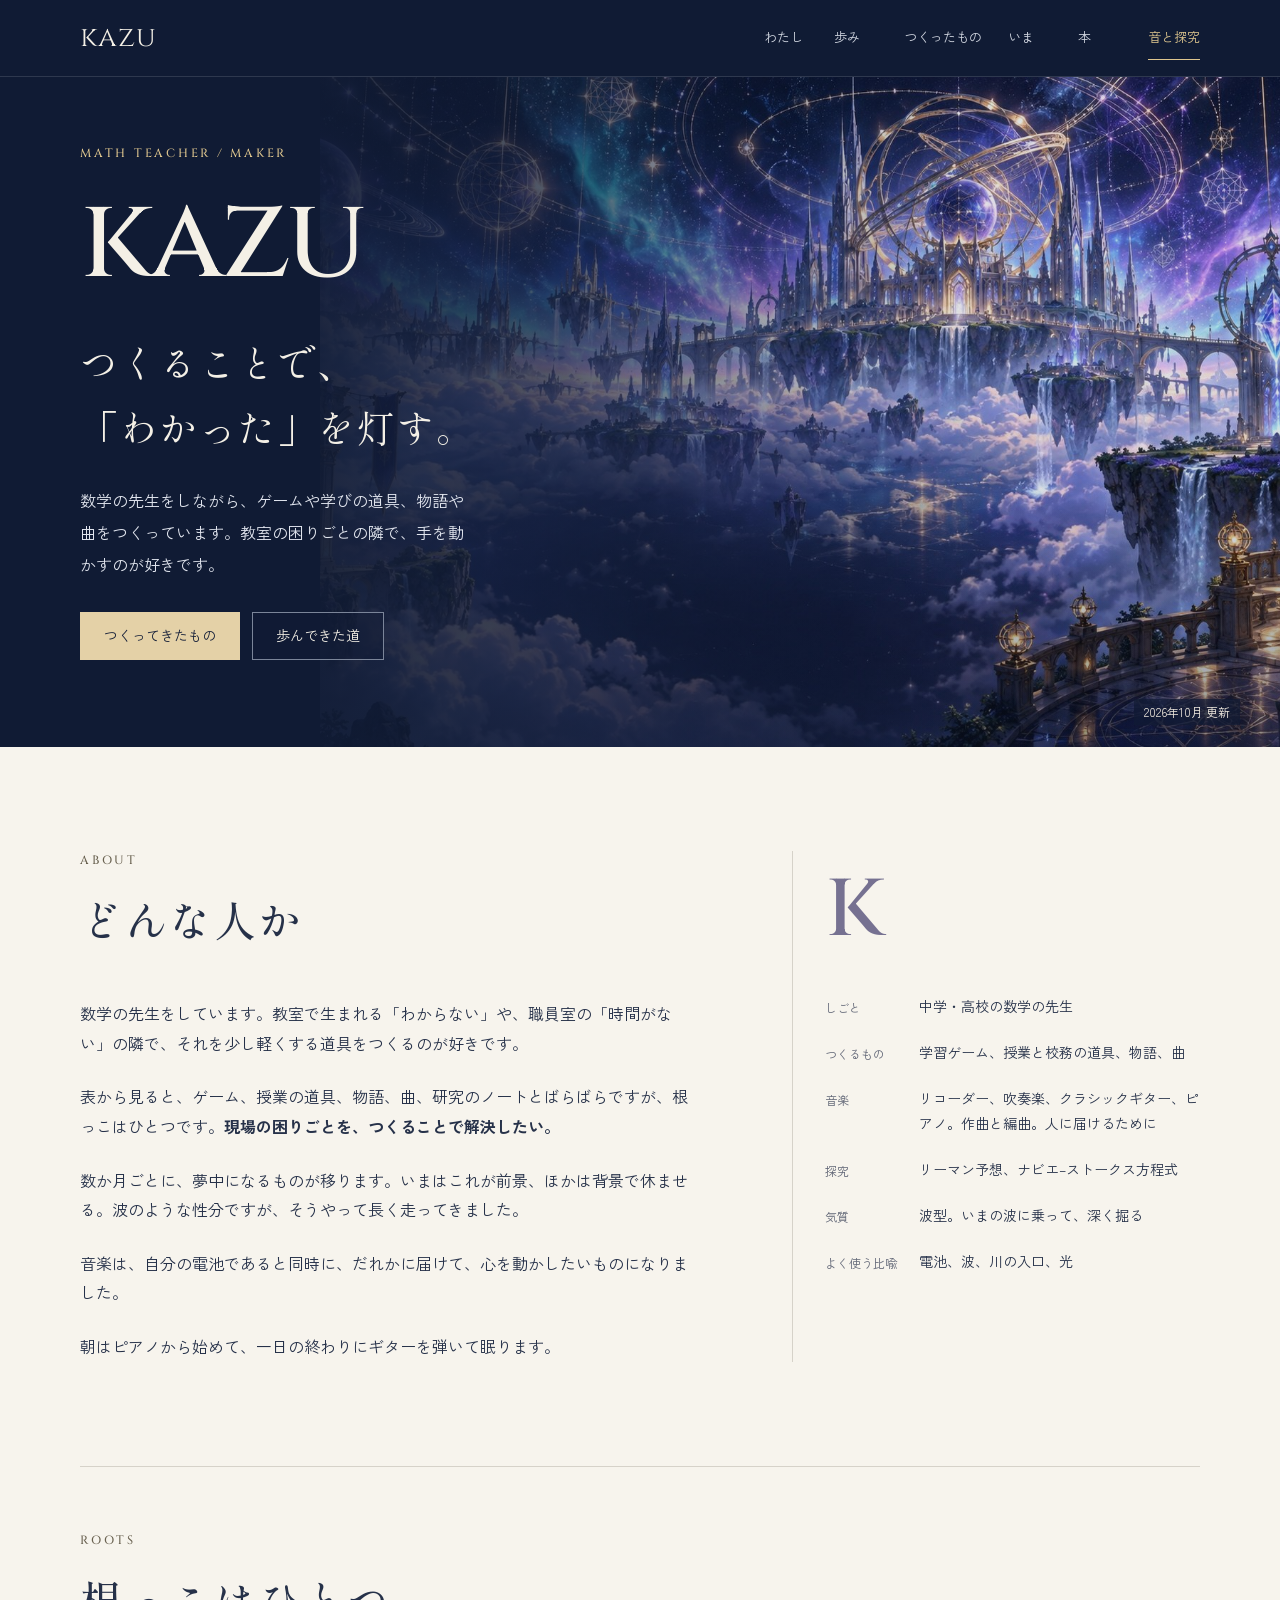
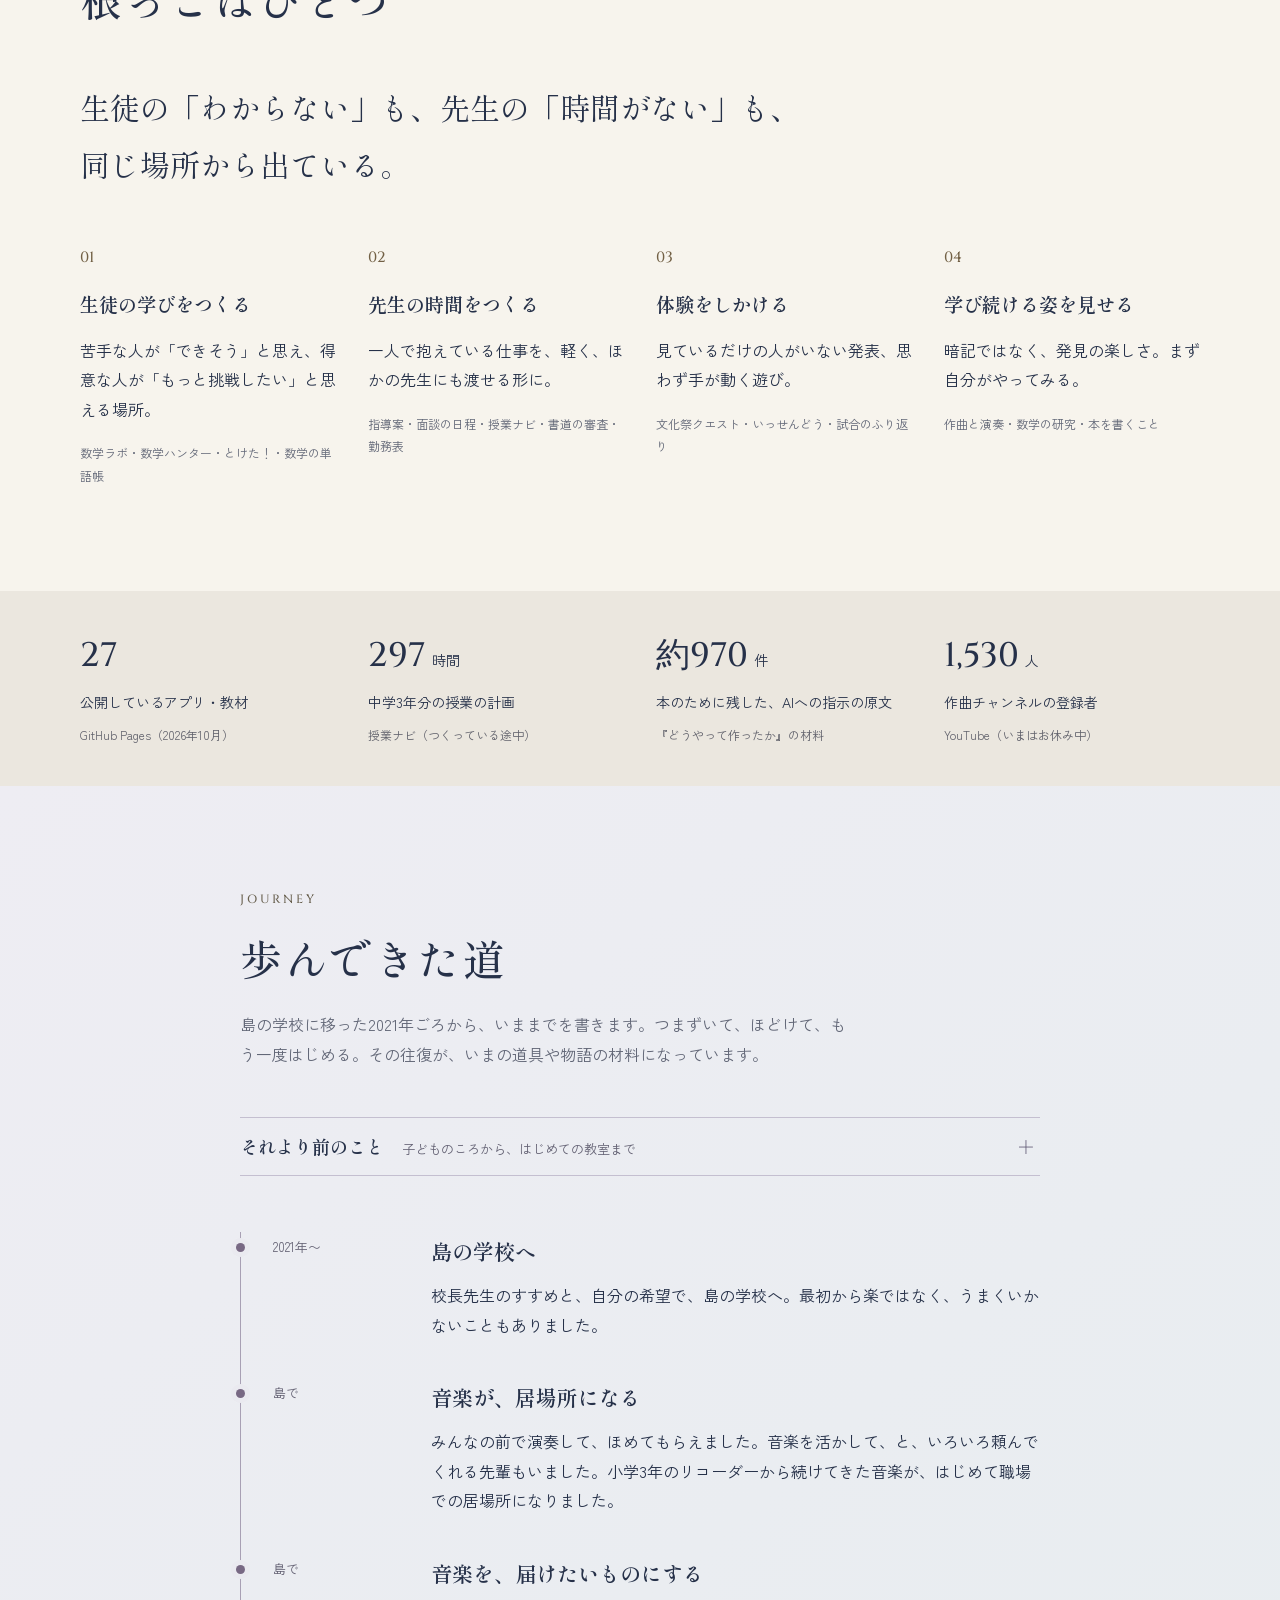
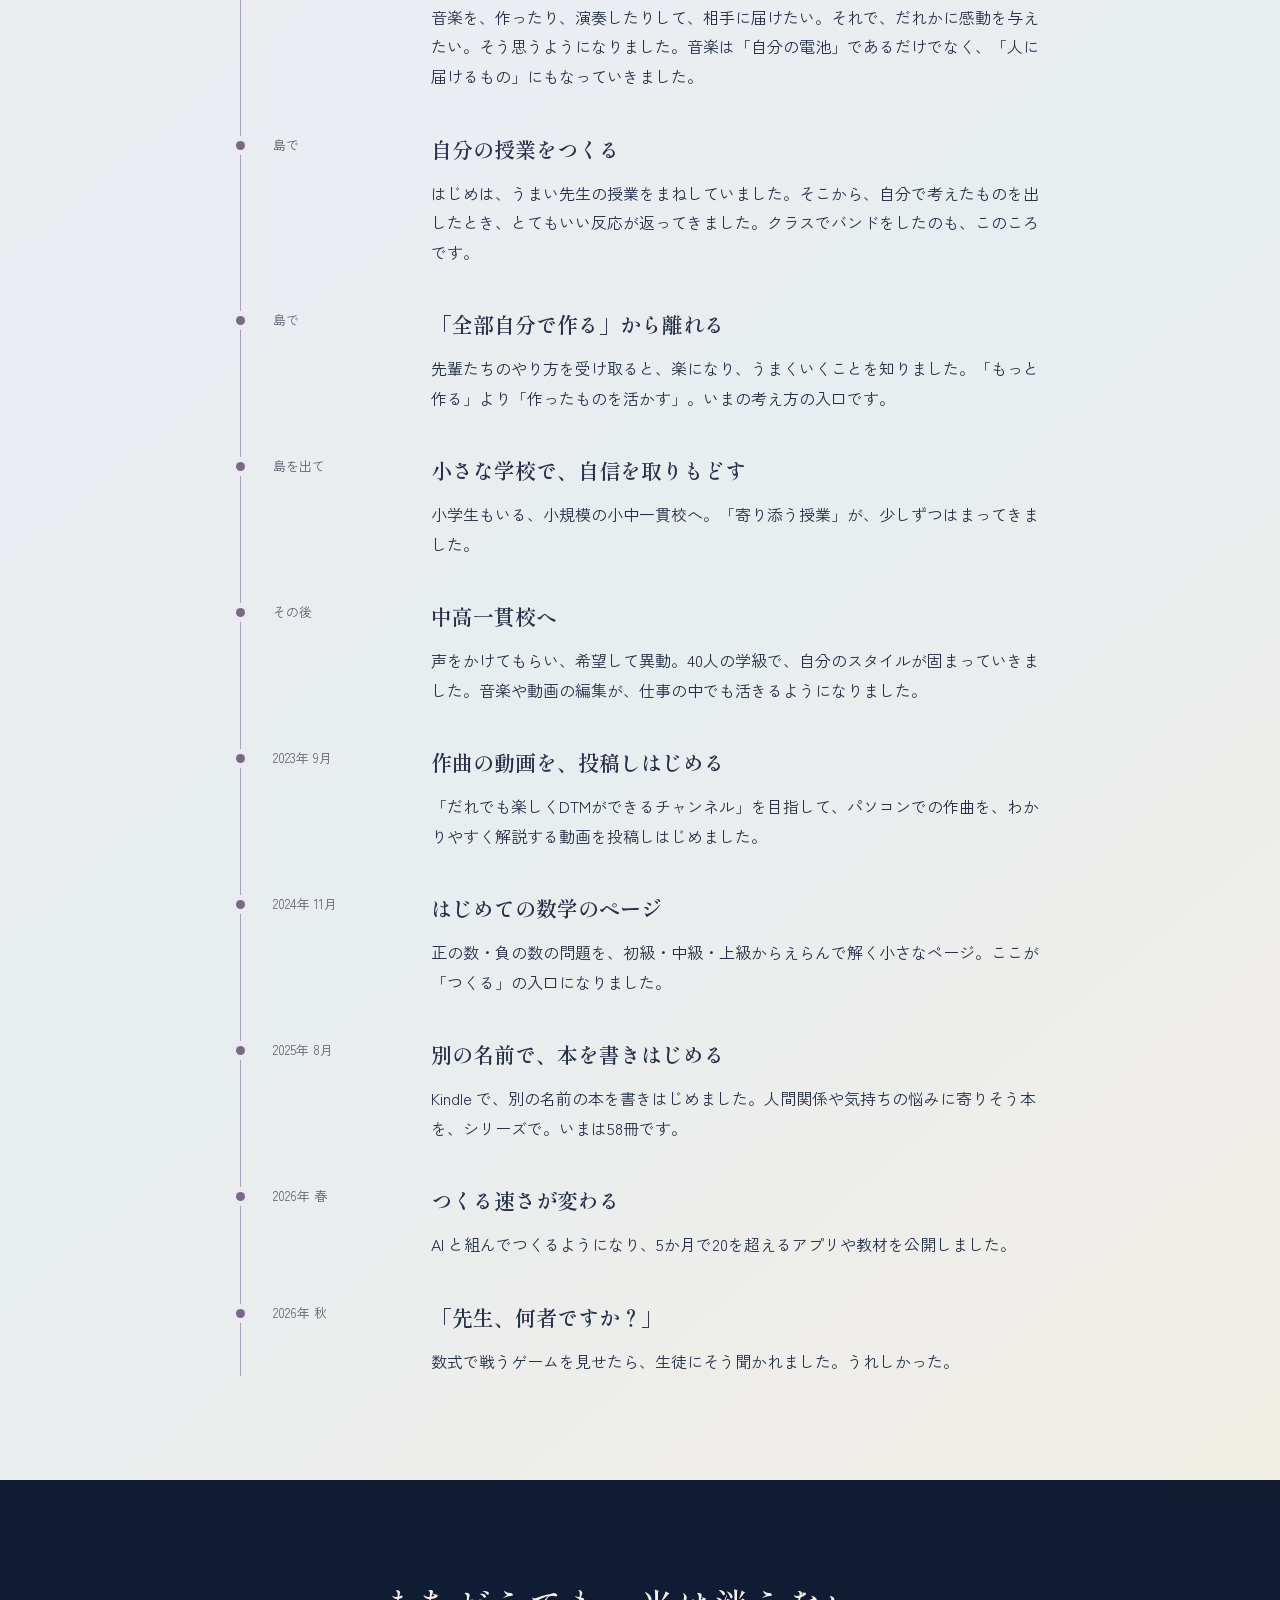
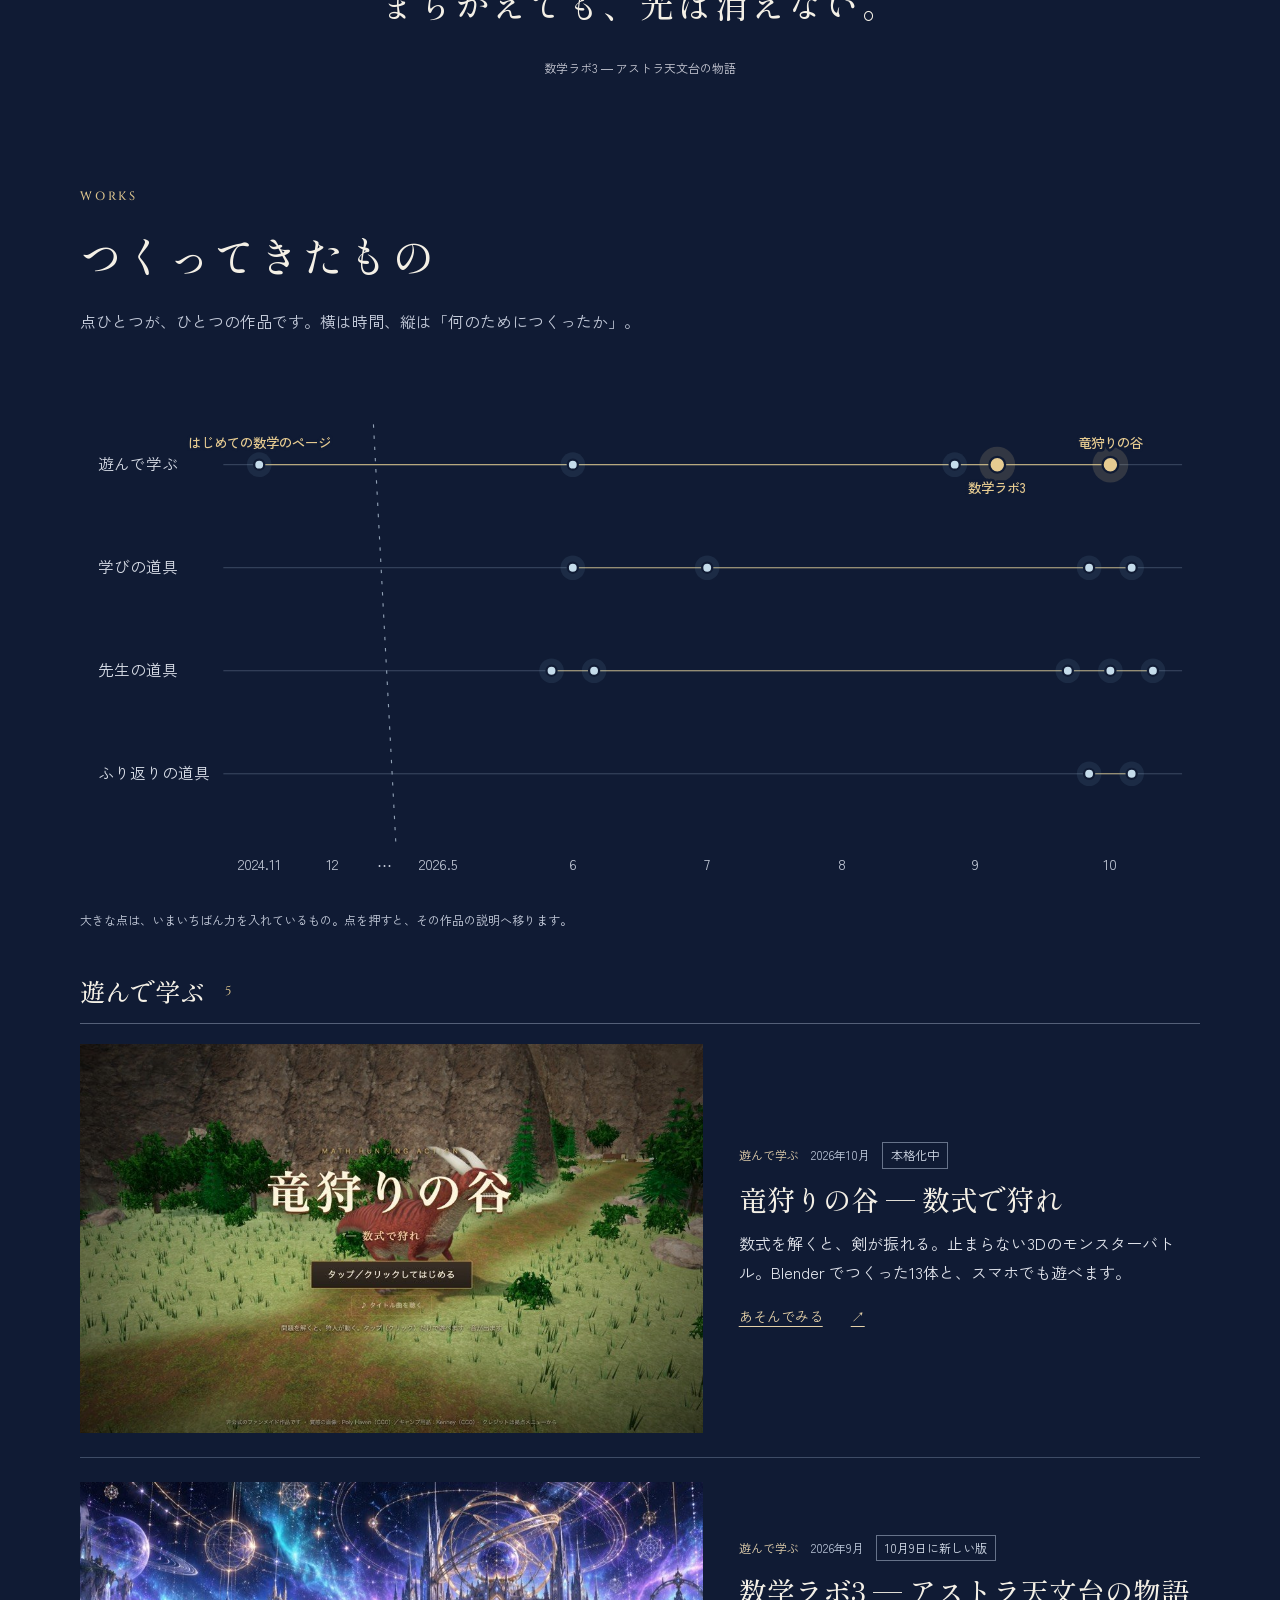
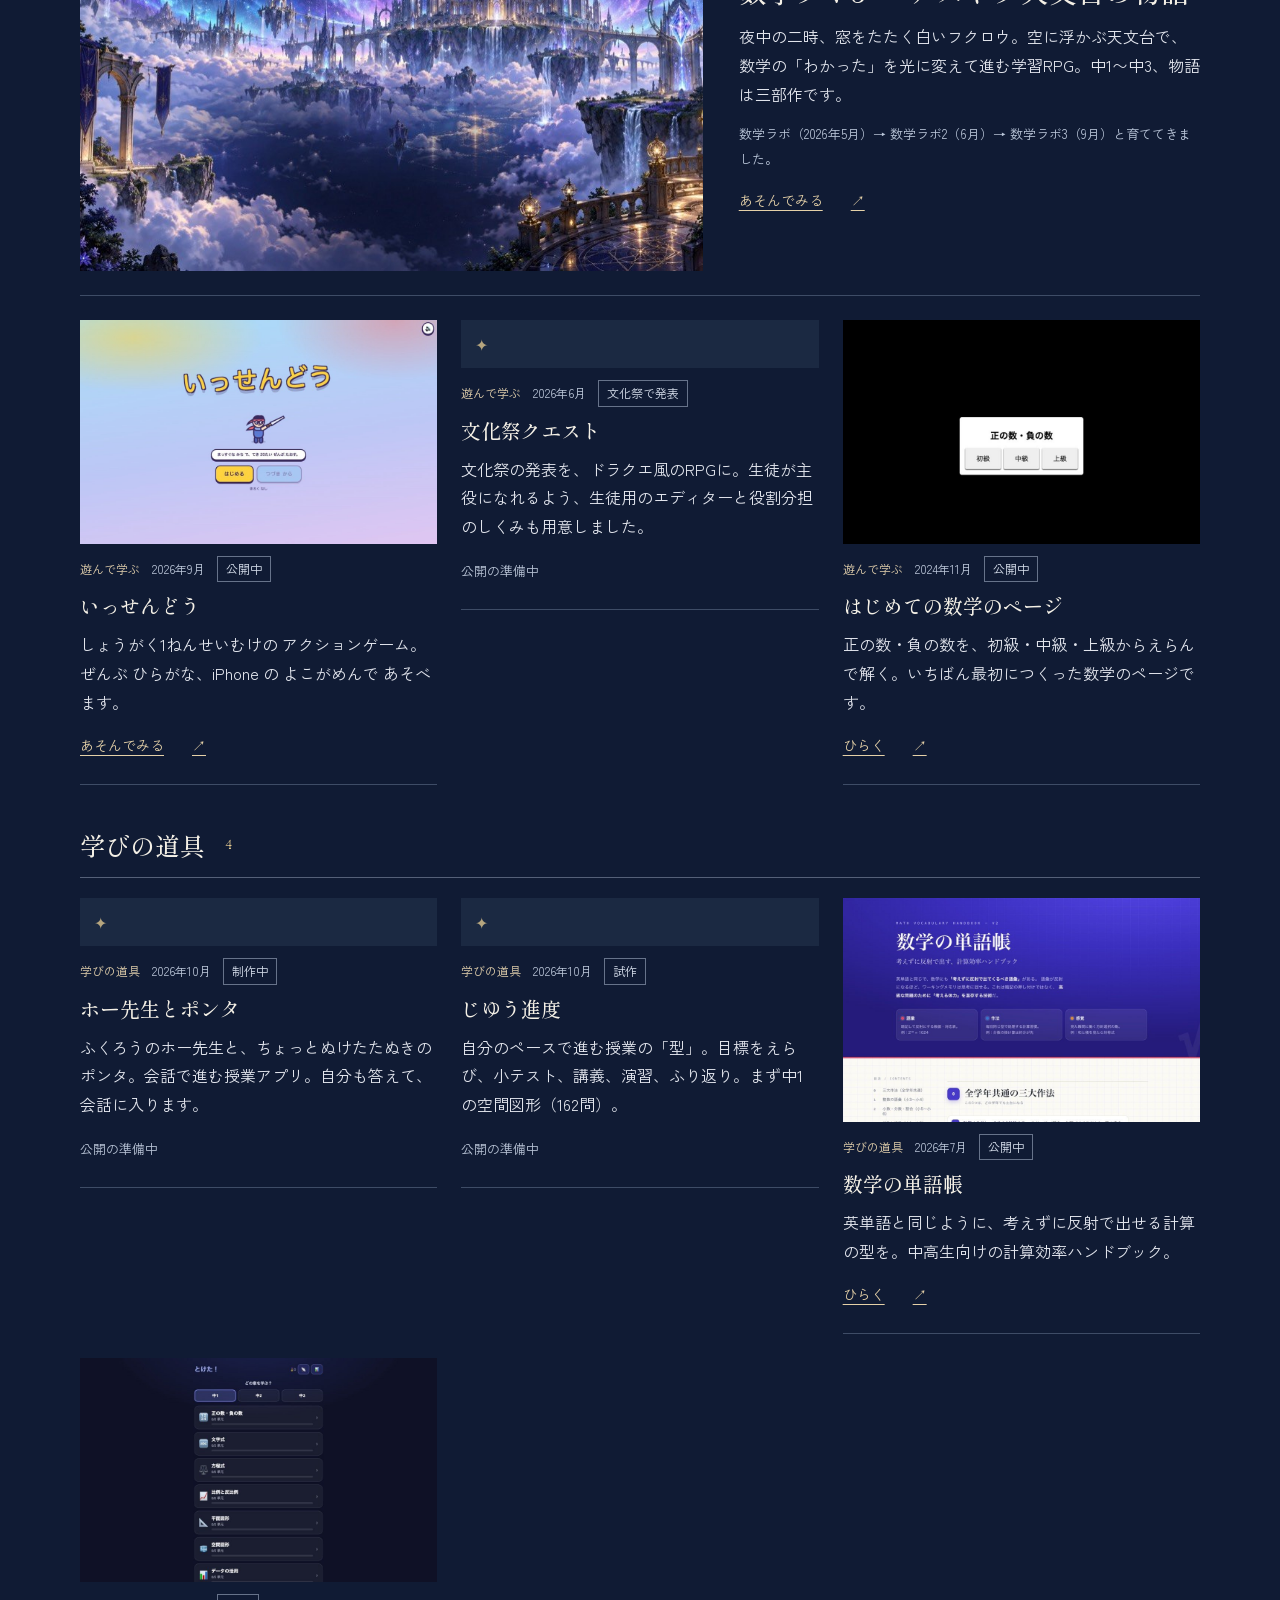
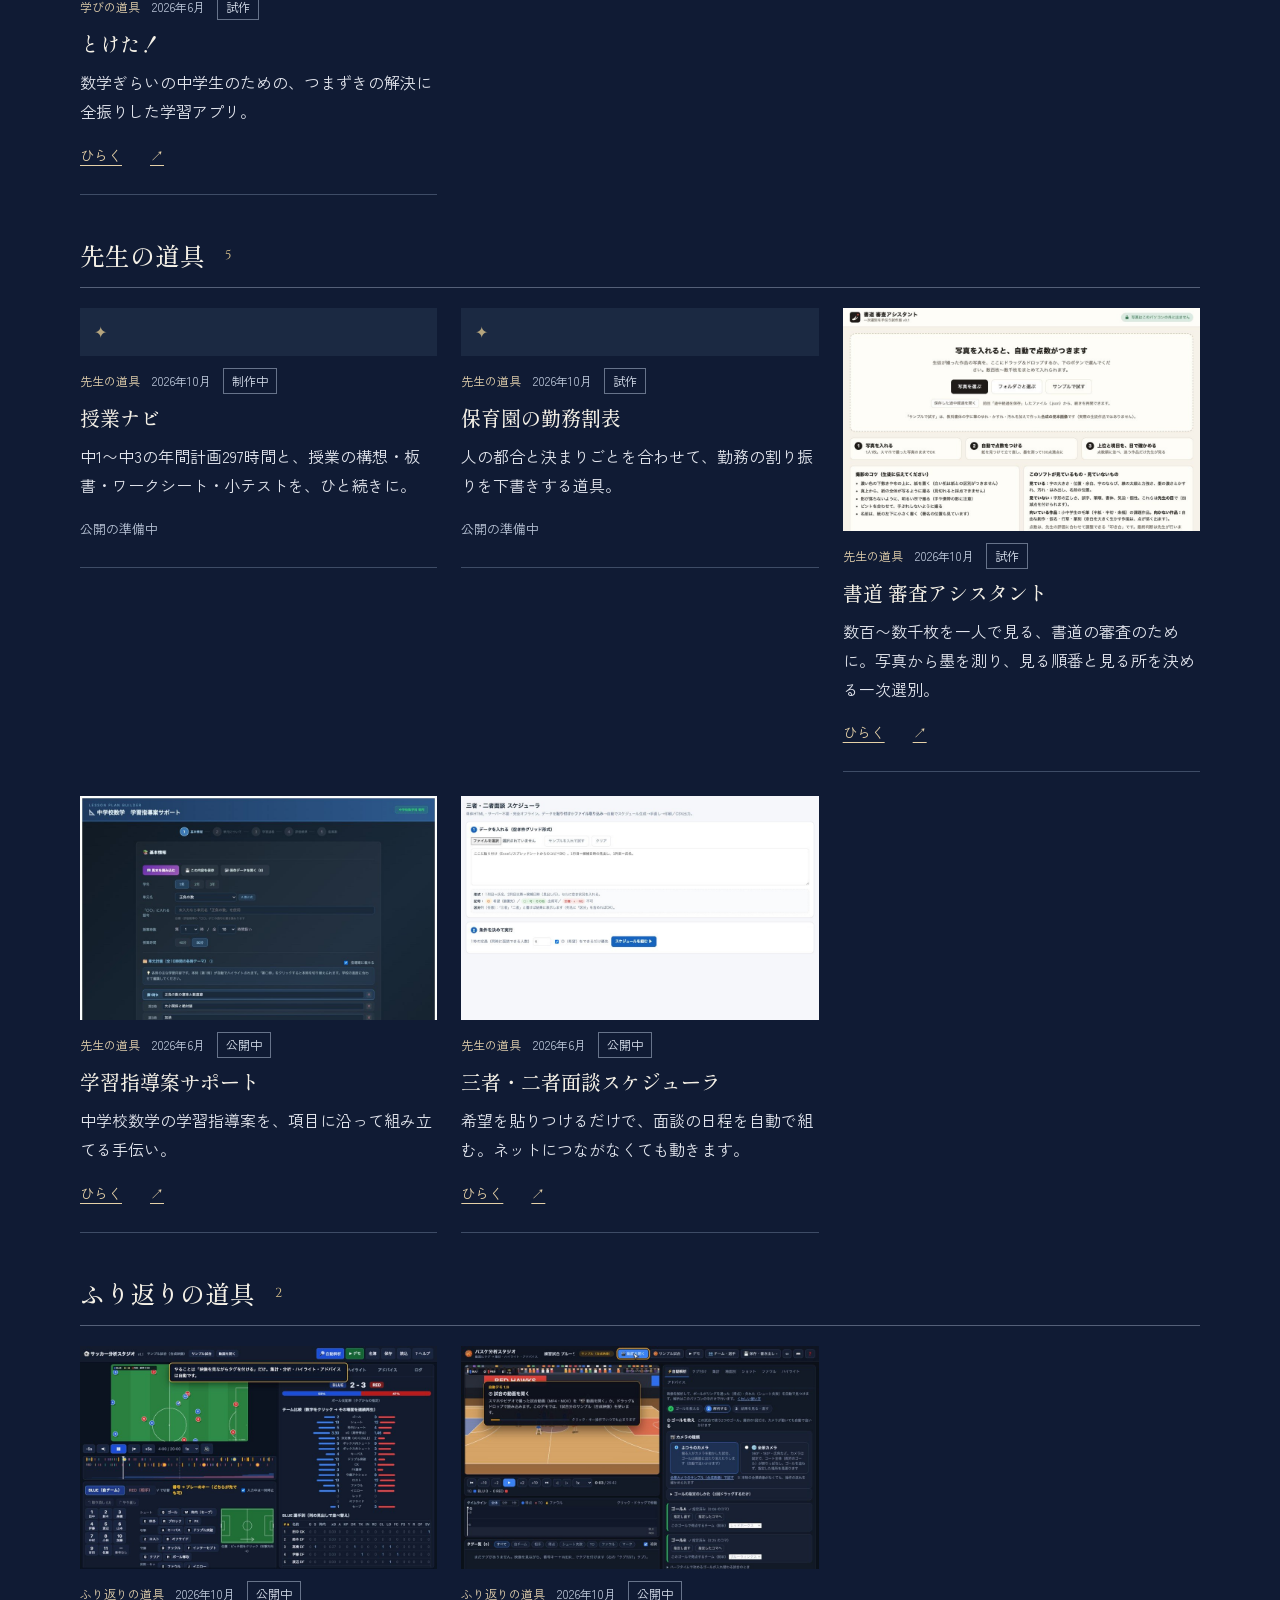
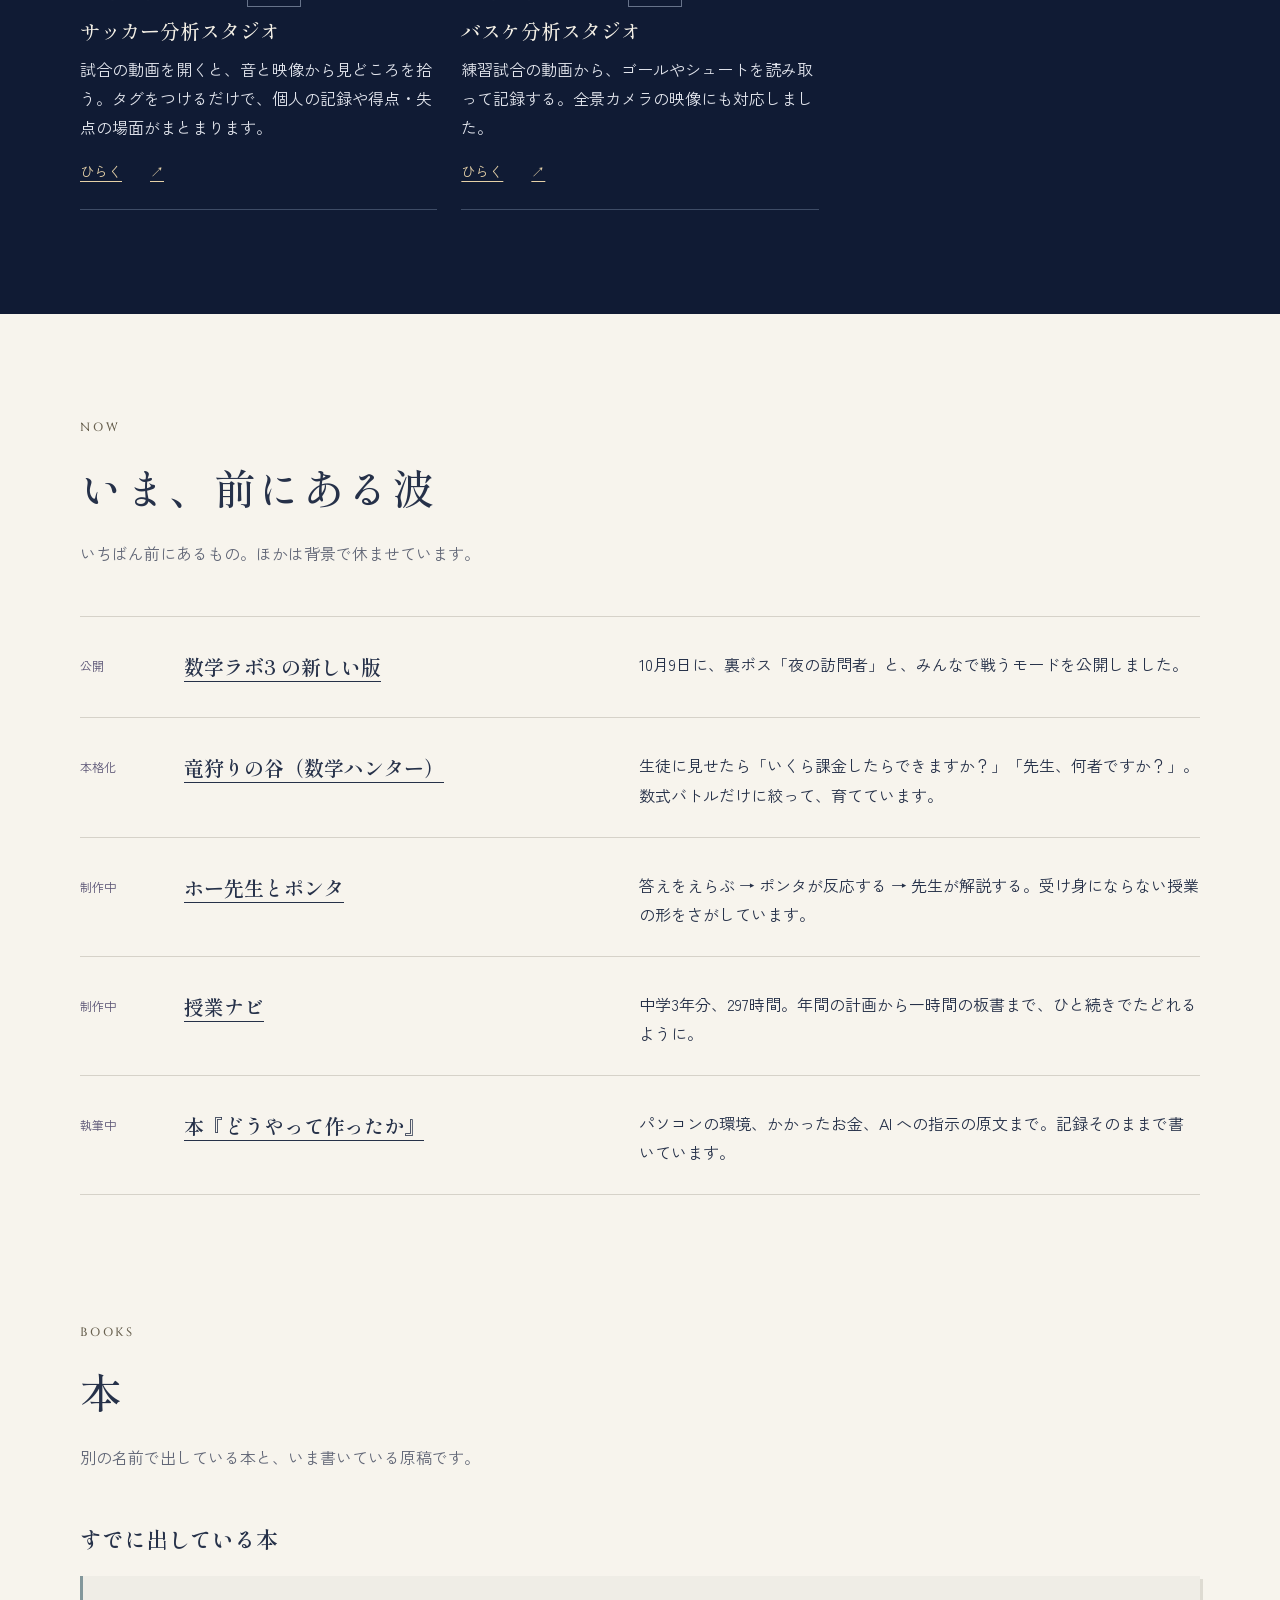
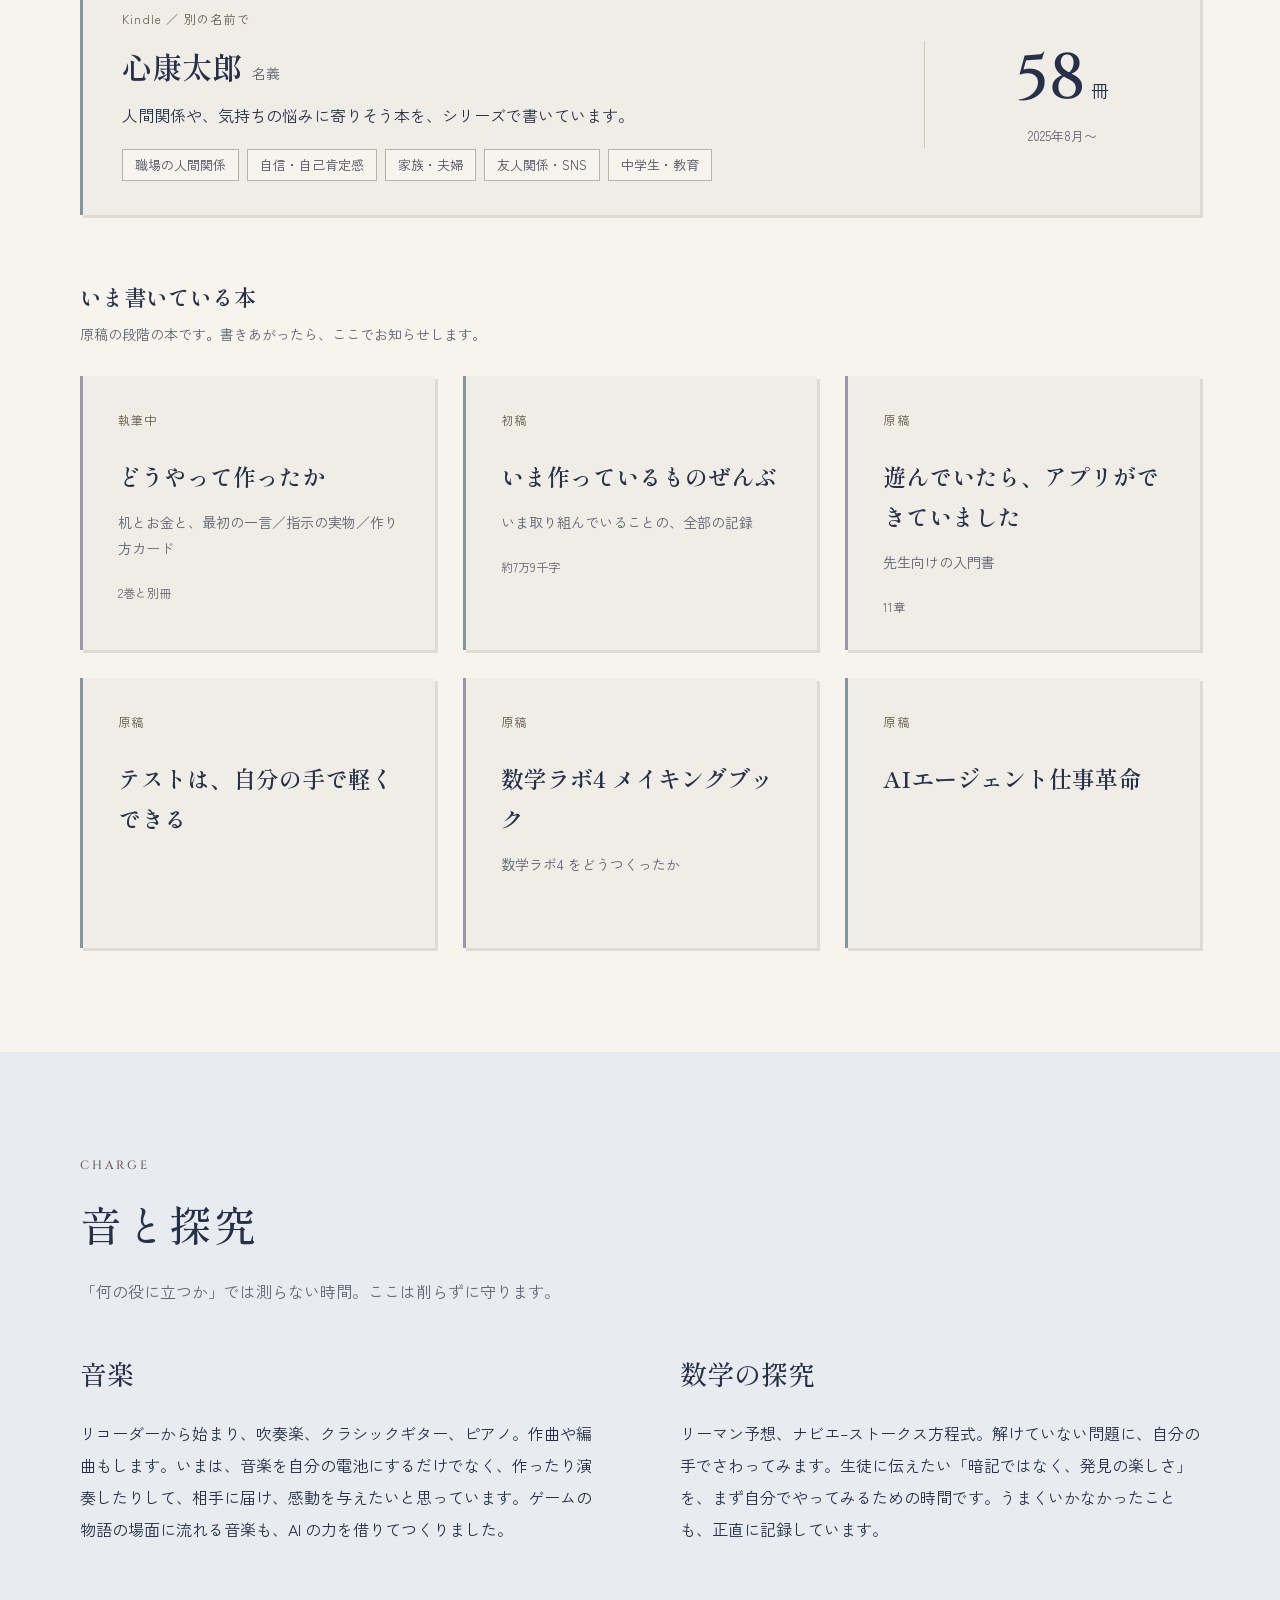
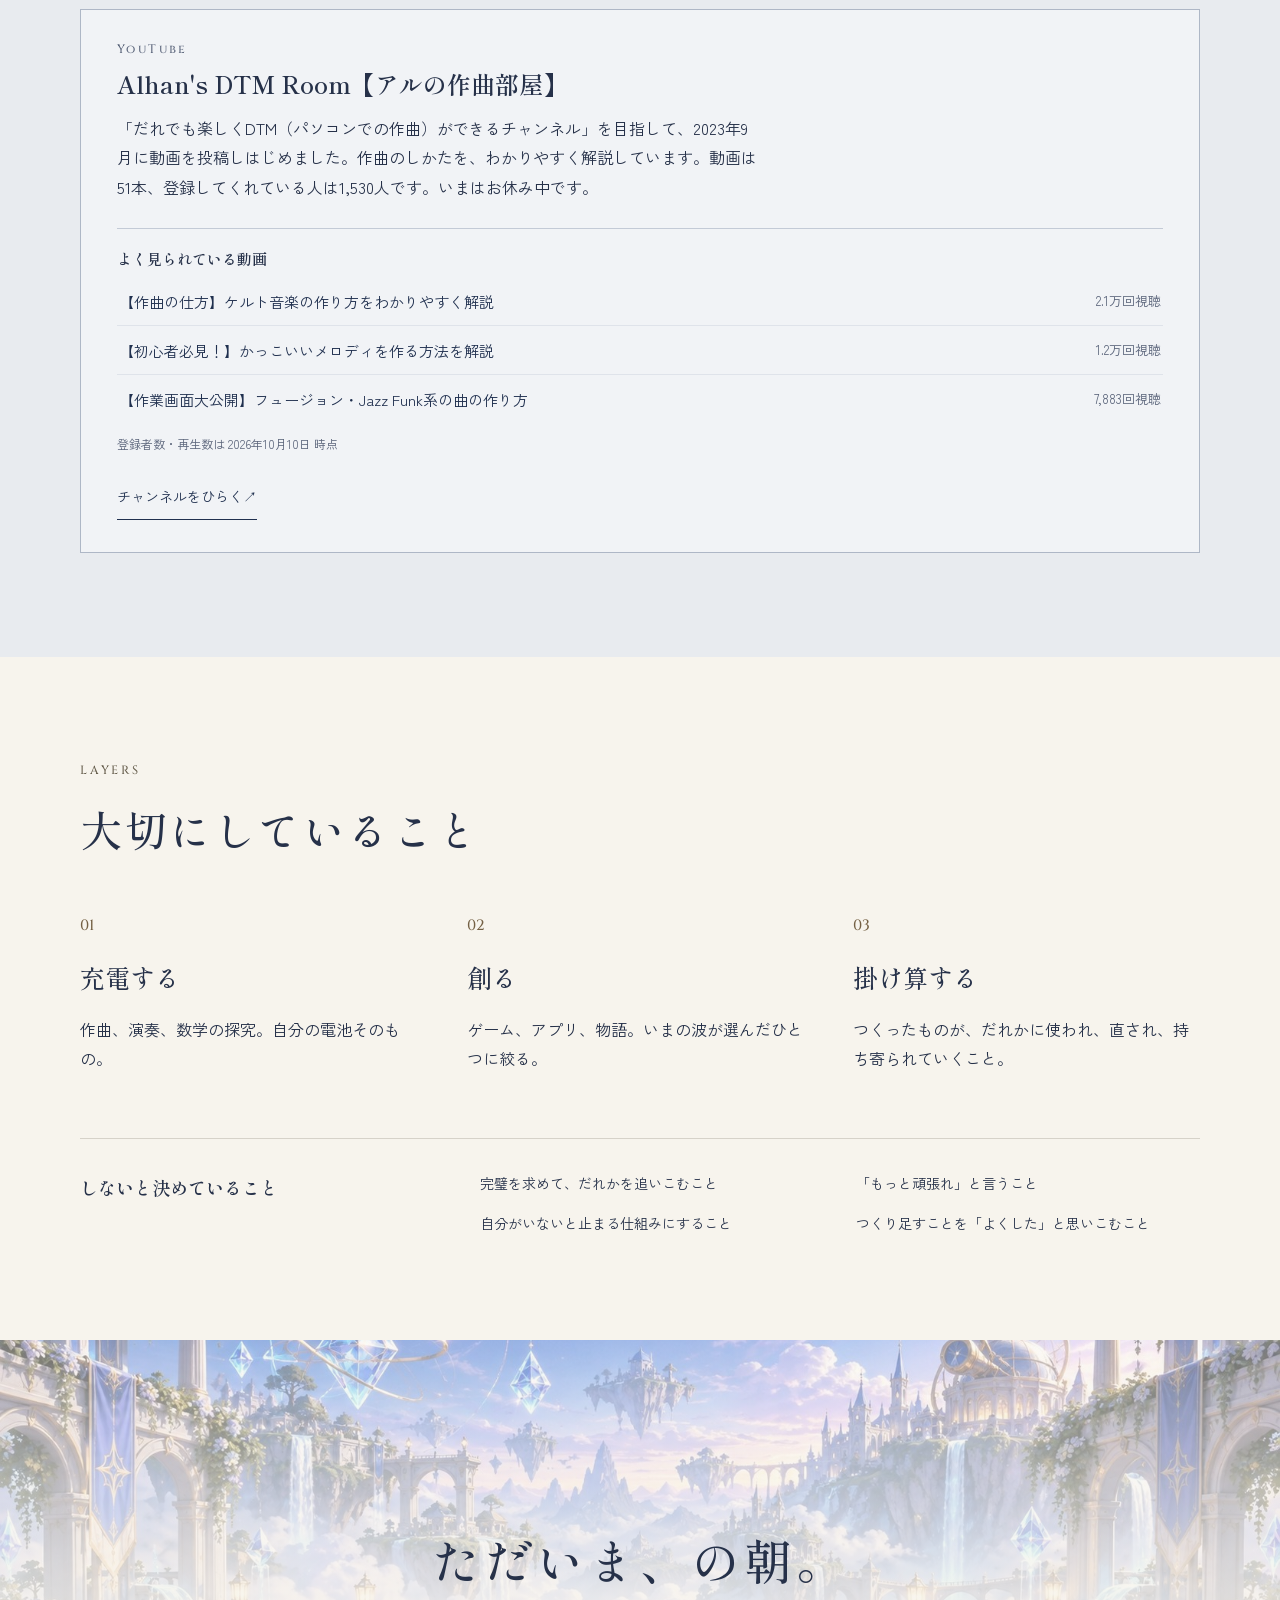
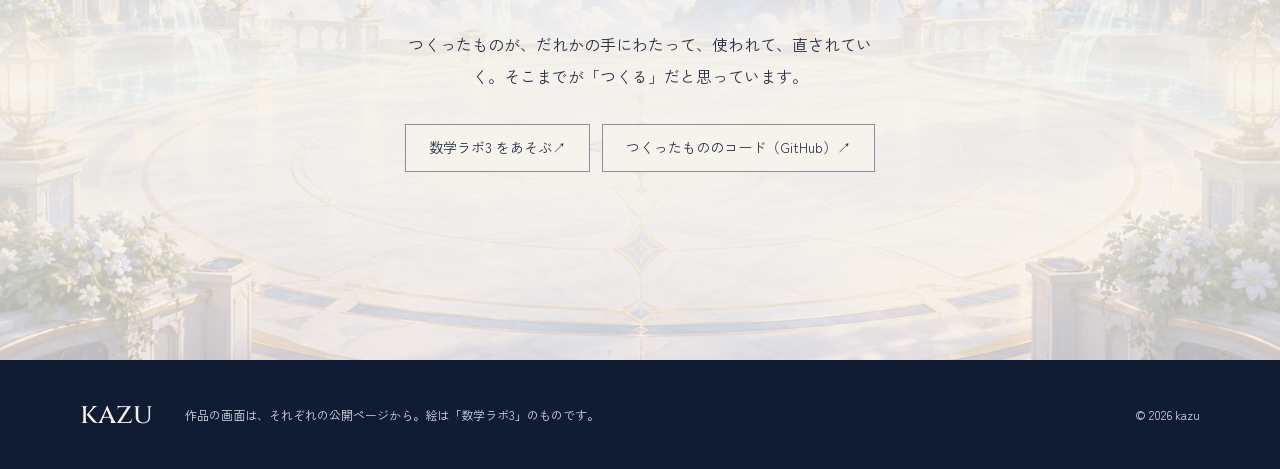
==== index.html @ 3a8fddf2 "YouTube チャンネルのURL・名前・動画を追加。2023年9月の項目を追加 Co-Authored-By: Claude Sonnet 5.5 <noreply@anthropic.com>" ====
<!doctype html>
<html lang="ja">
<head>
<meta charset="utf-8">
<meta name="viewport" content="width=device-width, initial-scale=1">
<title>kazu — つくることで、「わかった」を灯す。</title>
<meta name="description" content="数学の先生をしながら、学習ゲームや授業の道具、物語や曲をつくっている kazu のページです。">
<meta property="og:title" content="kazu — つくることで、「わかった」を灯す。">
<meta property="og:description" content="数学の先生をしながら、学習ゲームや授業の道具、物語や曲をつくっている kazu のページです。">
<meta property="og:type" content="profile">
<meta name="theme-color" content="#0c1732">
<link rel="preconnect" href="https://fonts.googleapis.com">
<link rel="preconnect" href="https://fonts.gstatic.com" crossorigin>
<link rel="stylesheet" href="https://fonts.googleapis.com/css2?family=Cinzel:wght@500;600&family=Shippori+Mincho:wght@500;600;700&family=Zen+Kaku+Gothic+New:wght@400;500;700&display=swap">
<link rel="stylesheet" href="style.css">
<script src="script.js" defer></script>
</head>
<body>
<a class="skip" href="#main">本文へ移動</a>
<header class="topbar">
  <div class="wrap topbar__in">
    <a class="topbar__name" href="#top">kazu</a>
    <nav class="topbar__nav" aria-label="ページの目次">
      <a href="#about">わたし</a>
      <a href="#journey">歩み</a>
      <a href="#works">つくったもの</a>
      <a href="#now">いま</a>
      <a href="#books">本</a>
      <a href="#charge">音と探究</a>
    </nav>
  </div>
</header>

<main id="main">
<section class="hero" id="top">
  <div class="hero__art" aria-hidden="true"><img src="assets/night.jpg" alt="" width="1672" height="941"></div>
  <div class="wrap hero__in">
    <p class="kicker">MATH TEACHER / MAKER</p>
    <h1 class="hero__name">kazu</h1>
    <p class="hero__statement"><span class="ph">つくることで、</span><span class="ph">「わかった」を灯す。</span></p>
    <p class="hero__lead">数学の先生をしながら、ゲームや学びの道具、物語や曲をつくっています。教室の困りごとの隣で、手を動かすのが好きです。</p>
    <p class="hero__cta">
      <a class="btn btn--primary" href="#works">つくってきたもの</a>
      <a class="btn btn--ghost" href="#journey">歩んできた道</a>
    </p>
  </div>
  <p class="hero__updated">2026年10月 更新</p>
</section>

<section class="sec sec--paper about" id="about" aria-labelledby="about-title">
  <div class="wrap about__in">
    <div class="about__text">
    <header class="sec-head">
      <p class="kicker">ABOUT</p>
      <h2 class="sec-title" id="about-title">どんな人か</h2>
      
    </header>
      <div class="prose"><p>数学の先生をしています。教室で生まれる「わからない」や、職員室の「時間がない」の隣で、それを少し軽くする道具をつくるのが好きです。</p>
        <p>表から見ると、ゲーム、授業の道具、物語、曲、研究のノートとばらばらですが、根っこはひとつです。<strong>現場の困りごとを、つくることで解決したい。</strong></p>
        <p>数か月ごとに、夢中になるものが移ります。いまはこれが前景、ほかは背景で休ませる。波のような性分ですが、そうやって長く走ってきました。</p>
        <p>音楽は、自分の電池であると同時に、だれかに届けて、心を動かしたいものになりました。</p>
        <p>朝はピアノから始めて、一日の終わりにギターを弾いて眠ります。</p></div>
    </div>
    <aside class="profile" aria-label="プロフィール">
      <p class="profile__mark" aria-hidden="true">k</p>
      <dl class="profile__facts">
        <div><dt>しごと</dt><dd>中学・高校の数学の先生</dd></div>
        <div><dt>つくるもの</dt><dd>学習ゲーム、授業と校務の道具、物語、曲</dd></div>
        <div><dt>音楽</dt><dd>リコーダー、吹奏楽、クラシックギター、ピアノ。作曲と編曲。人に届けるために</dd></div>
        <div><dt>探究</dt><dd>リーマン予想、ナビエ–ストークス方程式</dd></div>
        <div><dt>気質</dt><dd>波型。いまの波に乗って、深く掘る</dd></div>
        <div><dt>よく使う比喩</dt><dd>電池、波、川の入口、光</dd></div>
      </dl>
    </aside>
  </div>
</section>

<section class="sec sec--paper core" id="core" aria-labelledby="core-title">
  <div class="wrap">
    <header class="sec-head">
      <p class="kicker">ROOTS</p>
      <h2 class="sec-title" id="core-title">根っこはひとつ</h2>
      
    </header>
    <blockquote class="core__quote"><span class="ph">生徒の「わからない」も、</span><span class="ph">先生の「時間がない」も、</span><span class="ph">同じ場所から出ている。</span></blockquote>
    <ul class="core__list">
      <li class="bundle"><span class="bundle__no">01</span><h3 class="bundle__title">生徒の学びをつくる</h3><p>苦手な人が「できそう」と思え、得意な人が「もっと挑戦したい」と思える場所。</p><p class="bundle__eg">数学ラボ・数学ハンター・とけた！・数学の単語帳</p></li>
      <li class="bundle"><span class="bundle__no">02</span><h3 class="bundle__title">先生の時間をつくる</h3><p>一人で抱えている仕事を、軽く、ほかの先生にも渡せる形に。</p><p class="bundle__eg">指導案・面談の日程・授業ナビ・書道の審査・勤務表</p></li>
      <li class="bundle"><span class="bundle__no">03</span><h3 class="bundle__title">体験をしかける</h3><p>見ているだけの人がいない発表、思わず手が動く遊び。</p><p class="bundle__eg">文化祭クエスト・いっせんどう・試合のふり返り</p></li>
      <li class="bundle"><span class="bundle__no">04</span><h3 class="bundle__title">学び続ける姿を見せる</h3><p>暗記ではなく、発見の楽しさ。まず自分がやってみる。</p><p class="bundle__eg">作曲と演奏・数学の研究・本を書くこと</p></li>
    </ul>
  </div>
</section>

<section class="numbers" aria-label="数で見る">
  <div class="wrap">
    <ul class="numbers__list">
      <li class="numbers__item"><span class="numbers__n">27<small></small></span><span class="numbers__label">公開しているアプリ・教材</span><span class="numbers__note">GitHub Pages（2026年10月）</span></li>
      <li class="numbers__item"><span class="numbers__n">297<small>時間</small></span><span class="numbers__label">中学3年分の授業の計画</span><span class="numbers__note">授業ナビ（つくっている途中）</span></li>
      <li class="numbers__item"><span class="numbers__n">約970<small>件</small></span><span class="numbers__label">本のために残した、AIへの指示の原文</span><span class="numbers__note">『どうやって作ったか』の材料</span></li>
      <li class="numbers__item"><span class="numbers__n">1,530<small>人</small></span><span class="numbers__label">作曲チャンネルの登録者</span><span class="numbers__note">YouTube（いまはお休み中）</span></li>
    </ul>
  </div>
</section>

<section class="sec sec--dusk journey" id="journey" aria-labelledby="journey-title">
  <div class="wrap narrow">
    <header class="sec-head">
      <p class="kicker">JOURNEY</p>
      <h2 class="sec-title" id="journey-title">歩んできた道</h2>
      <p class="sec-lead">島の学校に移った2021年ごろから、いままでを書きます。つまずいて、ほどけて、もう一度はじめる。その往復が、いまの道具や物語の材料になっています。</p>
    </header>
    <details class="prelude">
      <summary><span class="prelude__label">それより前のこと</span><span class="prelude__note">子どものころから、はじめての教室まで</span></summary>
      <ol class="journey__list journey__list--prelude">
        <li class="journey__item"><span class="journey__when">小学3年</span><h3 class="journey__title">リコーダーに夢中になる</h3><p>うまくハモれなかったのが悔しくて、聞こえた曲を片っぱしから吹きました。耳で音をつかまえる力は、ここから。</p></li>
        <li class="journey__item"><span class="journey__when">吹奏楽部</span><h3 class="journey__title">人との間で、つまずく</h3><p>人間関係がうまくいかず、人を信じるのが少し怖くなりました。</p></li>
        <li class="journey__item"><span class="journey__when">高校</span><h3 class="journey__title">自分を隠していた</h3><p>嫌われないことを優先して、顔色を読む毎日。数学は得意でも、心は苦しかった。</p></li>
        <li class="journey__item"><span class="journey__when">大学</span><h3 class="journey__title">ギターに、ほどかれる</h3><p>クラシックギターのサークルで、話をちゃんと聞いてくれる先輩に出会いました。人は怖い存在ばかりではない、と思えました。</p></li>
        <li class="journey__item"><span class="journey__when">初任のころ</span><h3 class="journey__title">大きくつまずく</h3><p>授業も学級も、うまくいきませんでした。別の道を考えた時期です。</p></li>
      </ol>
    </details>
    <ol class="journey__list">
      <li class="journey__item"><span class="journey__when">2021年〜</span><h3 class="journey__title">島の学校へ</h3><p>校長先生のすすめと、自分の希望で、島の学校へ。最初から楽ではなく、うまくいかないこともありました。</p></li>
      <li class="journey__item"><span class="journey__when">島で</span><h3 class="journey__title">音楽が、居場所になる</h3><p>みんなの前で演奏して、ほめてもらえました。音楽を活かして、と、いろいろ頼んでくれる先輩もいました。小学3年のリコーダーから続けてきた音楽が、はじめて職場での居場所になりました。</p></li>
      <li class="journey__item"><span class="journey__when">島で</span><h3 class="journey__title">音楽を、届けたいものにする</h3><p>音楽を、作ったり、演奏したりして、相手に届けたい。それで、だれかに感動を与えたい。そう思うようになりました。音楽は「自分の電池」であるだけでなく、「人に届けるもの」にもなっていきました。</p></li>
      <li class="journey__item"><span class="journey__when">島で</span><h3 class="journey__title">自分の授業をつくる</h3><p>はじめは、うまい先生の授業をまねしていました。そこから、自分で考えたものを出したとき、とてもいい反応が返ってきました。クラスでバンドをしたのも、このころです。</p></li>
      <li class="journey__item"><span class="journey__when">島で</span><h3 class="journey__title">「全部自分で作る」から離れる</h3><p>先輩たちのやり方を受け取ると、楽になり、うまくいくことを知りました。「もっと作る」より「作ったものを活かす」。いまの考え方の入口です。</p></li>
      <li class="journey__item"><span class="journey__when">島を出て</span><h3 class="journey__title">小さな学校で、自信を取りもどす</h3><p>小学生もいる、小規模の小中一貫校へ。「寄り添う授業」が、少しずつはまってきました。</p></li>
      <li class="journey__item"><span class="journey__when">その後</span><h3 class="journey__title">中高一貫校へ</h3><p>声をかけてもらい、希望して異動。40人の学級で、自分のスタイルが固まっていきました。音楽や動画の編集が、仕事の中でも活きるようになりました。</p></li>
      <li class="journey__item"><span class="journey__when">2023年 9月</span><h3 class="journey__title">作曲の動画を、投稿しはじめる</h3><p>「だれでも楽しくDTMができるチャンネル」を目指して、パソコンでの作曲を、わかりやすく解説する動画を投稿しはじめました。</p></li>
      <li class="journey__item"><span class="journey__when">2024年 11月</span><h3 class="journey__title">はじめての数学のページ</h3><p>正の数・負の数の問題を、初級・中級・上級からえらんで解く小さなページ。ここが「つくる」の入口になりました。</p></li>
      <li class="journey__item"><span class="journey__when">2025年 8月</span><h3 class="journey__title">別の名前で、本を書きはじめる</h3><p>Kindle で、別の名前の本を書きはじめました。人間関係や気持ちの悩みに寄りそう本を、シリーズで。いまは58冊です。</p></li>
      <li class="journey__item"><span class="journey__when">2026年 春</span><h3 class="journey__title">つくる速さが変わる</h3><p>AI と組んでつくるようになり、5か月で20を超えるアプリや教材を公開しました。</p></li>
      <li class="journey__item"><span class="journey__when">2026年 秋</span><h3 class="journey__title">「先生、何者ですか？」</h3><p>数式で戦うゲームを見せたら、生徒にそう聞かれました。うれしかった。</p></li>
    </ol>
  </div>
</section>

<section class="motto" aria-label="ことば">
  <div class="wrap narrow">
    <blockquote class="motto__text"><span class="ph">まちがえても、</span><span class="ph">光は消えない。</span></blockquote>
    <p class="motto__from">数学ラボ3 ― アストラ天文台の物語</p>
  </div>
</section>

<section class="sec sec--night works" id="works" aria-labelledby="works-title">
  <div class="wrap">
    <header class="sec-head">
      <p class="kicker">WORKS</p>
      <h2 class="sec-title" id="works-title">つくってきたもの</h2>
      <p class="sec-lead">点ひとつが、ひとつの作品です。横は時間、縦は「何のためにつくったか」。</p>
    </header>
    <figure class="sky">
      <div class="sky__scroll"><svg class="sky__svg" viewBox="0 0 1000 432" role="img" aria-labelledby="sky-title sky-desc">
    <title id="sky-title">つくってきたものの星図</title>
    <desc id="sky-desc">横は公開した時期（2024年11月から2026年10月）、縦は何のためにつくったか（遊んで学ぶ・学びの道具・先生の道具・ふり返りの道具）。点ひとつが作品で、押すと下の説明に移ります。</desc>
    <text class="sky__lane" x="16" y="69">遊んで学ぶ</text><line class="sky__rule" x1="128" y1="64" x2="984" y2="64"/><text class="sky__lane" x="16" y="161">学びの道具</text><line class="sky__rule" x1="128" y1="156" x2="984" y2="156"/><text class="sky__lane" x="16" y="253">先生の道具</text><line class="sky__rule" x1="128" y1="248" x2="984" y2="248"/><text class="sky__lane" x="16" y="345">ふり返りの道具</text><line class="sky__rule" x1="128" y1="340" x2="984" y2="340"/><polyline class="sky__line" points="160,64 440,64 781,64 819,64 920,64"/><polyline class="sky__line" points="440,156 560,156 901,156 939,156"/><polyline class="sky__line" points="421,248 459,248 882,248 920,248 958,248"/><polyline class="sky__line" points="901,340 939,340"/><text class="sky__tick" x="160" y="426" text-anchor="middle">2024.11</text><text class="sky__tick" x="225" y="426" text-anchor="middle">12</text><text class="sky__tick" x="320" y="426" text-anchor="middle">2026.5</text><text class="sky__tick" x="440" y="426" text-anchor="middle">6</text><text class="sky__tick" x="560" y="426" text-anchor="middle">7</text><text class="sky__tick" x="680" y="426" text-anchor="middle">8</text><text class="sky__tick" x="800" y="426" text-anchor="middle">9</text><text class="sky__tick" x="920" y="426" text-anchor="middle">10</text><text class="sky__gap" x="272" y="426" text-anchor="middle">⋯</text><line class="sky__break" x1="262" y1="28" x2="282" y2="402"/>
    <a class="sky__item has-label" href="#w-dora-math" aria-label="はじめての数学のページ（2024年11月）">
      <title>はじめての数学のページ（2024年11月）</title>
      <circle class="sky__hit" cx="160" cy="64" r="22"/>
      <circle class="sky__glow" cx="160" cy="64" r="11"/>
      <circle class="sky__star" cx="160" cy="64" r="4.5"/>
      <text class="sky__label" x="160" y="49" text-anchor="middle">はじめての数学のページ</text>
    </a>
<a class="sky__item" href="#w-bunkasai-quest" aria-label="文化祭クエスト（2026年6月）">
      <title>文化祭クエスト（2026年6月）</title>
      <circle class="sky__hit" cx="440" cy="64" r="22"/>
      <circle class="sky__glow" cx="440" cy="64" r="11"/>
      <circle class="sky__star" cx="440" cy="64" r="4.5"/>
      <text class="sky__label" x="440" y="49" text-anchor="middle">文化祭クエスト</text>
    </a>
<a class="sky__item" href="#w-issendo" aria-label="いっせんどう（2026年9月）">
      <title>いっせんどう（2026年9月）</title>
      <circle class="sky__hit" cx="781" cy="64" r="22"/>
      <circle class="sky__glow" cx="781" cy="64" r="11"/>
      <circle class="sky__star" cx="781" cy="64" r="4.5"/>
      <text class="sky__label" x="781" y="49" text-anchor="middle">いっせんどう</text>
    </a>
<a class="sky__item is-star has-label" href="#w-math-labo-third" aria-label="数学ラボ3 ― アストラ天文台の物語（2026年9月）">
      <title>数学ラボ3 ― アストラ天文台の物語（2026年9月）</title>
      <circle class="sky__hit" cx="819" cy="64" r="22"/>
      <circle class="sky__glow" cx="819" cy="64" r="16"/>
      <circle class="sky__star" cx="819" cy="64" r="7"/>
      <text class="sky__label" x="819" y="89" text-anchor="middle">数学ラボ3</text>
    </a>
<a class="sky__item is-star has-label" href="#w-math-hunter" aria-label="竜狩りの谷 ― 数式で狩れ（2026年10月）">
      <title>竜狩りの谷 ― 数式で狩れ（2026年10月）</title>
      <circle class="sky__hit" cx="920" cy="64" r="22"/>
      <circle class="sky__glow" cx="920" cy="64" r="16"/>
      <circle class="sky__star" cx="920" cy="64" r="7"/>
      <text class="sky__label" x="920" y="49" text-anchor="middle">竜狩りの谷</text>
    </a>
<a class="sky__item" href="#w-toketa" aria-label="とけた！（2026年6月）">
      <title>とけた！（2026年6月）</title>
      <circle class="sky__hit" cx="440" cy="156" r="22"/>
      <circle class="sky__glow" cx="440" cy="156" r="11"/>
      <circle class="sky__star" cx="440" cy="156" r="4.5"/>
      <text class="sky__label" x="440" y="141" text-anchor="middle">とけた！</text>
    </a>
<a class="sky__item" href="#w-suugaku-handbook" aria-label="数学の単語帳（2026年7月）">
      <title>数学の単語帳（2026年7月）</title>
      <circle class="sky__hit" cx="560" cy="156" r="22"/>
      <circle class="sky__glow" cx="560" cy="156" r="11"/>
      <circle class="sky__star" cx="560" cy="156" r="4.5"/>
      <text class="sky__label" x="560" y="141" text-anchor="middle">数学の単語帳</text>
    </a>
<a class="sky__item" href="#w-ho-ponta" aria-label="ホー先生とポンタ（2026年10月）">
      <title>ホー先生とポンタ（2026年10月）</title>
      <circle class="sky__hit" cx="901" cy="156" r="22"/>
      <circle class="sky__glow" cx="901" cy="156" r="11"/>
      <circle class="sky__star" cx="901" cy="156" r="4.5"/>
      <text class="sky__label" x="901" y="141" text-anchor="middle">ホー先生とポンタ</text>
    </a>
<a class="sky__item" href="#w-jiyu-shindo" aria-label="じゆう進度（2026年10月）">
      <title>じゆう進度（2026年10月）</title>
      <circle class="sky__hit" cx="939" cy="156" r="22"/>
      <circle class="sky__glow" cx="939" cy="156" r="11"/>
      <circle class="sky__star" cx="939" cy="156" r="4.5"/>
      <text class="sky__label" x="939" y="181" text-anchor="middle">じゆう進度</text>
    </a>
<a class="sky__item" href="#w-shidoan" aria-label="学習指導案サポート（2026年6月）">
      <title>学習指導案サポート（2026年6月）</title>
      <circle class="sky__hit" cx="421" cy="248" r="22"/>
      <circle class="sky__glow" cx="421" cy="248" r="11"/>
      <circle class="sky__star" cx="421" cy="248" r="4.5"/>
      <text class="sky__label" x="421" y="233" text-anchor="middle">学習指導案サポート</text>
    </a>
<a class="sky__item" href="#w-mendan" aria-label="三者・二者面談スケジューラ（2026年6月）">
      <title>三者・二者面談スケジューラ（2026年6月）</title>
      <circle class="sky__hit" cx="459" cy="248" r="22"/>
      <circle class="sky__glow" cx="459" cy="248" r="11"/>
      <circle class="sky__star" cx="459" cy="248" r="4.5"/>
      <text class="sky__label" x="459" y="273" text-anchor="middle">三者・二者面談スケジューラ</text>
    </a>
<a class="sky__item" href="#w-jugyo-navi" aria-label="授業ナビ（2026年10月）">
      <title>授業ナビ（2026年10月）</title>
      <circle class="sky__hit" cx="882" cy="248" r="22"/>
      <circle class="sky__glow" cx="882" cy="248" r="11"/>
      <circle class="sky__star" cx="882" cy="248" r="4.5"/>
      <text class="sky__label" x="882" y="233" text-anchor="middle">授業ナビ</text>
    </a>
<a class="sky__item" href="#w-kinmu" aria-label="保育園の勤務割表（2026年10月）">
      <title>保育園の勤務割表（2026年10月）</title>
      <circle class="sky__hit" cx="920" cy="248" r="22"/>
      <circle class="sky__glow" cx="920" cy="248" r="11"/>
      <circle class="sky__star" cx="920" cy="248" r="4.5"/>
      <text class="sky__label" x="920" y="273" text-anchor="middle">保育園の勤務割表</text>
    </a>
<a class="sky__item" href="#w-shodo" aria-label="書道 審査アシスタント（2026年10月）">
      <title>書道 審査アシスタント（2026年10月）</title>
      <circle class="sky__hit" cx="958" cy="248" r="22"/>
      <circle class="sky__glow" cx="958" cy="248" r="11"/>
      <circle class="sky__star" cx="958" cy="248" r="4.5"/>
      <text class="sky__label" x="958" y="233" text-anchor="middle">書道 審査アシスタント</text>
    </a>
<a class="sky__item" href="#w-soccer" aria-label="サッカー分析スタジオ（2026年10月）">
      <title>サッカー分析スタジオ（2026年10月）</title>
      <circle class="sky__hit" cx="901" cy="340" r="22"/>
      <circle class="sky__glow" cx="901" cy="340" r="11"/>
      <circle class="sky__star" cx="901" cy="340" r="4.5"/>
      <text class="sky__label" x="901" y="325" text-anchor="middle">サッカー分析スタジオ</text>
    </a>
<a class="sky__item" href="#w-basketball" aria-label="バスケ分析スタジオ（2026年10月）">
      <title>バスケ分析スタジオ（2026年10月）</title>
      <circle class="sky__hit" cx="939" cy="340" r="22"/>
      <circle class="sky__glow" cx="939" cy="340" r="11"/>
      <circle class="sky__star" cx="939" cy="340" r="4.5"/>
      <text class="sky__label" x="939" y="365" text-anchor="middle">バスケ分析スタジオ</text>
    </a>
  </svg></div>
      <figcaption class="sky__caption">大きな点は、いまいちばん力を入れているもの。点を押すと、その作品の説明へ移ります。</figcaption>
    </figure>
    <div class="lane" id="lane-play">
      <h3 class="lane__title">遊んで学ぶ<span class="lane__n">5</span></h3>
      <div class="works__grid">
      <article class="work work--star" id="w-math-hunter">
        <a class="work__shot" href="https://dora9991.github.io/math-hunter/" target="_blank" rel="noopener" tabindex="-1" aria-hidden="true"><img src="assets/works/math-hunter.jpg" alt="" width="960" height="600" loading="lazy"></a>
        <div class="work__body">
          <p class="work__meta"><span class="work__lane">遊んで学ぶ</span><time datetime="2026-10">2026年10月</time><span class="stage">本格化中</span></p>
          <h3 class="work__title">竜狩りの谷 ― 数式で狩れ</h3>
          <p class="work__sum">数式を解くと、剣が振れる。止まらない3Dのモンスターバトル。Blender でつくった13体と、スマホでも遊べます。</p>
          
          <p class="work__cta"><a class="work__link" href="https://dora9991.github.io/math-hunter/" target="_blank" rel="noopener">あそんでみる<span aria-hidden="true"> ↗</span></a></p>
        </div>
      </article>
      <article class="work work--star" id="w-math-labo-third">
        <a class="work__shot" href="https://dora9991.github.io/math-labo-third/" target="_blank" rel="noopener" tabindex="-1" aria-hidden="true"><img src="assets/works/math-labo-third.jpg" alt="" width="960" height="600" loading="lazy"></a>
        <div class="work__body">
          <p class="work__meta"><span class="work__lane">遊んで学ぶ</span><time datetime="2026-09">2026年9月</time><span class="stage">10月9日に新しい版</span></p>
          <h3 class="work__title">数学ラボ3 ― アストラ天文台の物語</h3>
          <p class="work__sum">夜中の二時、窓をたたく白いフクロウ。空に浮かぶ天文台で、数学の「わかった」を光に変えて進む学習RPG。中1〜中3、物語は三部作です。</p>
          <p class="work__note">数学ラボ（2026年5月）→ 数学ラボ2（6月）→ 数学ラボ3（9月）と育ててきました。</p>
          <p class="work__cta"><a class="work__link" href="https://dora9991.github.io/math-labo-third/" target="_blank" rel="noopener">あそんでみる<span aria-hidden="true"> ↗</span></a></p>
        </div>
      </article>
      <article class="work" id="w-issendo">
        <a class="work__shot" href="https://dora9991.github.io/issendo/" target="_blank" rel="noopener" tabindex="-1" aria-hidden="true"><img src="assets/works/issendo.jpg" alt="" width="960" height="600" loading="lazy"></a>
        <div class="work__body">
          <p class="work__meta"><span class="work__lane">遊んで学ぶ</span><time datetime="2026-09">2026年9月</time><span class="stage">公開中</span></p>
          <h3 class="work__title">いっせんどう</h3>
          <p class="work__sum">しょうがく1ねんせいむけの アクションゲーム。ぜんぶ ひらがな、iPhone の よこがめんで あそべます。</p>
          
          <p class="work__cta"><a class="work__link" href="https://dora9991.github.io/issendo/" target="_blank" rel="noopener">あそんでみる<span aria-hidden="true"> ↗</span></a></p>
        </div>
      </article>
      <article class="work" id="w-bunkasai-quest">
        <div class="work__shot work__shot--gen" aria-hidden="true"><span>✦</span></div>
        <div class="work__body">
          <p class="work__meta"><span class="work__lane">遊んで学ぶ</span><time datetime="2026-06">2026年6月</time><span class="stage">文化祭で発表</span></p>
          <h3 class="work__title">文化祭クエスト</h3>
          <p class="work__sum">文化祭の発表を、ドラクエ風のRPGに。生徒が主役になれるよう、生徒用のエディターと役割分担のしくみも用意しました。</p>
          
          <p class="work__cta"><span class="work__private">公開の準備中</span></p>
        </div>
      </article>
      <article class="work" id="w-dora-math">
        <a class="work__shot" href="https://dora9991.github.io/dora-math/" target="_blank" rel="noopener" tabindex="-1" aria-hidden="true"><img src="assets/works/dora-math.jpg" alt="" width="960" height="600" loading="lazy"></a>
        <div class="work__body">
          <p class="work__meta"><span class="work__lane">遊んで学ぶ</span><time datetime="2024-11">2024年11月</time><span class="stage">公開中</span></p>
          <h3 class="work__title">はじめての数学のページ</h3>
          <p class="work__sum">正の数・負の数を、初級・中級・上級からえらんで解く。いちばん最初につくった数学のページです。</p>
          
          <p class="work__cta"><a class="work__link" href="https://dora9991.github.io/dora-math/" target="_blank" rel="noopener">ひらく<span aria-hidden="true"> ↗</span></a></p>
        </div>
      </article>
      </div>
    </div>
    <div class="lane" id="lane-learn">
      <h3 class="lane__title">学びの道具<span class="lane__n">4</span></h3>
      <div class="works__grid">
      <article class="work" id="w-ho-ponta">
        <div class="work__shot work__shot--gen" aria-hidden="true"><span>✦</span></div>
        <div class="work__body">
          <p class="work__meta"><span class="work__lane">学びの道具</span><time datetime="2026-10">2026年10月</time><span class="stage">制作中</span></p>
          <h3 class="work__title">ホー先生とポンタ</h3>
          <p class="work__sum">ふくろうのホー先生と、ちょっとぬけたたぬきのポンタ。会話で進む授業アプリ。自分も答えて、会話に入ります。</p>
          
          <p class="work__cta"><span class="work__private">公開の準備中</span></p>
        </div>
      </article>
      <article class="work" id="w-jiyu-shindo">
        <div class="work__shot work__shot--gen" aria-hidden="true"><span>✦</span></div>
        <div class="work__body">
          <p class="work__meta"><span class="work__lane">学びの道具</span><time datetime="2026-10">2026年10月</time><span class="stage">試作</span></p>
          <h3 class="work__title">じゆう進度</h3>
          <p class="work__sum">自分のペースで進む授業の「型」。目標をえらび、小テスト、講義、演習、ふり返り。まず中1の空間図形（162問）。</p>
          
          <p class="work__cta"><span class="work__private">公開の準備中</span></p>
        </div>
      </article>
      <article class="work" id="w-suugaku-handbook">
        <a class="work__shot" href="https://dora9991.github.io/suugaku-handbook/" target="_blank" rel="noopener" tabindex="-1" aria-hidden="true"><img src="assets/works/suugaku-handbook.jpg" alt="" width="960" height="600" loading="lazy"></a>
        <div class="work__body">
          <p class="work__meta"><span class="work__lane">学びの道具</span><time datetime="2026-07">2026年7月</time><span class="stage">公開中</span></p>
          <h3 class="work__title">数学の単語帳</h3>
          <p class="work__sum">英単語と同じように、考えずに反射で出せる計算の型を。中高生向けの計算効率ハンドブック。</p>
          
          <p class="work__cta"><a class="work__link" href="https://dora9991.github.io/suugaku-handbook/" target="_blank" rel="noopener">ひらく<span aria-hidden="true"> ↗</span></a></p>
        </div>
      </article>
      <article class="work" id="w-toketa">
        <a class="work__shot" href="https://dora9991.github.io/toketa/" target="_blank" rel="noopener" tabindex="-1" aria-hidden="true"><img src="assets/works/toketa.jpg" alt="" width="960" height="600" loading="lazy"></a>
        <div class="work__body">
          <p class="work__meta"><span class="work__lane">学びの道具</span><time datetime="2026-06">2026年6月</time><span class="stage">試作</span></p>
          <h3 class="work__title">とけた！</h3>
          <p class="work__sum">数学ぎらいの中学生のための、つまずきの解決に全振りした学習アプリ。</p>
          
          <p class="work__cta"><a class="work__link" href="https://dora9991.github.io/toketa/" target="_blank" rel="noopener">ひらく<span aria-hidden="true"> ↗</span></a></p>
        </div>
      </article>
      </div>
    </div>
    <div class="lane" id="lane-teacher">
      <h3 class="lane__title">先生の道具<span class="lane__n">5</span></h3>
      <div class="works__grid">
      <article class="work" id="w-jugyo-navi">
        <div class="work__shot work__shot--gen" aria-hidden="true"><span>✦</span></div>
        <div class="work__body">
          <p class="work__meta"><span class="work__lane">先生の道具</span><time datetime="2026-10">2026年10月</time><span class="stage">制作中</span></p>
          <h3 class="work__title">授業ナビ</h3>
          <p class="work__sum">中1〜中3の年間計画297時間と、授業の構想・板書・ワークシート・小テストを、ひと続きに。</p>
          
          <p class="work__cta"><span class="work__private">公開の準備中</span></p>
        </div>
      </article>
      <article class="work" id="w-kinmu">
        <div class="work__shot work__shot--gen" aria-hidden="true"><span>✦</span></div>
        <div class="work__body">
          <p class="work__meta"><span class="work__lane">先生の道具</span><time datetime="2026-10">2026年10月</time><span class="stage">試作</span></p>
          <h3 class="work__title">保育園の勤務割表</h3>
          <p class="work__sum">人の都合と決まりごとを合わせて、勤務の割り振りを下書きする道具。</p>
          
          <p class="work__cta"><span class="work__private">公開の準備中</span></p>
        </div>
      </article>
      <article class="work" id="w-shodo">
        <a class="work__shot" href="https://dora9991.github.io/shodo-shinsa/" target="_blank" rel="noopener" tabindex="-1" aria-hidden="true"><img src="assets/works/shodo-shinsa.jpg" alt="" width="960" height="600" loading="lazy"></a>
        <div class="work__body">
          <p class="work__meta"><span class="work__lane">先生の道具</span><time datetime="2026-10">2026年10月</time><span class="stage">試作</span></p>
          <h3 class="work__title">書道 審査アシスタント</h3>
          <p class="work__sum">数百〜数千枚を一人で見る、書道の審査のために。写真から墨を測り、見る順番と見る所を決める一次選別。</p>
          
          <p class="work__cta"><a class="work__link" href="https://dora9991.github.io/shodo-shinsa/" target="_blank" rel="noopener">ひらく<span aria-hidden="true"> ↗</span></a></p>
        </div>
      </article>
      <article class="work" id="w-shidoan">
        <a class="work__shot" href="https://dora9991.github.io/shidoan-sakusei/" target="_blank" rel="noopener" tabindex="-1" aria-hidden="true"><img src="assets/works/shidoan-sakusei.jpg" alt="" width="960" height="600" loading="lazy"></a>
        <div class="work__body">
          <p class="work__meta"><span class="work__lane">先生の道具</span><time datetime="2026-06">2026年6月</time><span class="stage">公開中</span></p>
          <h3 class="work__title">学習指導案サポート</h3>
          <p class="work__sum">中学校数学の学習指導案を、項目に沿って組み立てる手伝い。</p>
          
          <p class="work__cta"><a class="work__link" href="https://dora9991.github.io/shidoan-sakusei/" target="_blank" rel="noopener">ひらく<span aria-hidden="true"> ↗</span></a></p>
        </div>
      </article>
      <article class="work" id="w-mendan">
        <a class="work__shot" href="https://dora9991.github.io/mendan-scheduler/" target="_blank" rel="noopener" tabindex="-1" aria-hidden="true"><img src="assets/works/mendan-scheduler.jpg" alt="" width="960" height="600" loading="lazy"></a>
        <div class="work__body">
          <p class="work__meta"><span class="work__lane">先生の道具</span><time datetime="2026-06">2026年6月</time><span class="stage">公開中</span></p>
          <h3 class="work__title">三者・二者面談スケジューラ</h3>
          <p class="work__sum">希望を貼りつけるだけで、面談の日程を自動で組む。ネットにつながなくても動きます。</p>
          
          <p class="work__cta"><a class="work__link" href="https://dora9991.github.io/mendan-scheduler/" target="_blank" rel="noopener">ひらく<span aria-hidden="true"> ↗</span></a></p>
        </div>
      </article>
      </div>
    </div>
    <div class="lane" id="lane-sports">
      <h3 class="lane__title">ふり返りの道具<span class="lane__n">2</span></h3>
      <div class="works__grid">
      <article class="work" id="w-soccer">
        <a class="work__shot" href="https://dora9991.github.io/soccer-studio/" target="_blank" rel="noopener" tabindex="-1" aria-hidden="true"><img src="assets/works/soccer-studio.jpg" alt="" width="960" height="600" loading="lazy"></a>
        <div class="work__body">
          <p class="work__meta"><span class="work__lane">ふり返りの道具</span><time datetime="2026-10">2026年10月</time><span class="stage">公開中</span></p>
          <h3 class="work__title">サッカー分析スタジオ</h3>
          <p class="work__sum">試合の動画を開くと、音と映像から見どころを拾う。タグをつけるだけで、個人の記録や得点・失点の場面がまとまります。</p>
          
          <p class="work__cta"><a class="work__link" href="https://dora9991.github.io/soccer-studio/" target="_blank" rel="noopener">ひらく<span aria-hidden="true"> ↗</span></a></p>
        </div>
      </article>
      <article class="work" id="w-basketball">
        <a class="work__shot" href="https://dora9991.github.io/basketball-studio-web/" target="_blank" rel="noopener" tabindex="-1" aria-hidden="true"><img src="assets/works/basketball-studio-web.jpg" alt="" width="960" height="600" loading="lazy"></a>
        <div class="work__body">
          <p class="work__meta"><span class="work__lane">ふり返りの道具</span><time datetime="2026-10">2026年10月</time><span class="stage">公開中</span></p>
          <h3 class="work__title">バスケ分析スタジオ</h3>
          <p class="work__sum">練習試合の動画から、ゴールやシュートを読み取って記録する。全景カメラの映像にも対応しました。</p>
          
          <p class="work__cta"><a class="work__link" href="https://dora9991.github.io/basketball-studio-web/" target="_blank" rel="noopener">ひらく<span aria-hidden="true"> ↗</span></a></p>
        </div>
      </article>
      </div>
    </div>
  </div>
</section>

<section class="sec sec--paper now" id="now" aria-labelledby="now-title">
  <div class="wrap">
    <header class="sec-head">
      <p class="kicker">NOW</p>
      <h2 class="sec-title" id="now-title">いま、前にある波</h2>
      <p class="sec-lead">いちばん前にあるもの。ほかは背景で休ませています。</p>
    </header>
    <ol class="now__list">
      <li class="now__item"><span class="tag">公開</span><h3 class="now__title"><a href="#w-math-labo-third">数学ラボ3 の新しい版</a></h3><p>10月9日に、裏ボス「夜の訪問者」と、みんなで戦うモードを公開しました。</p></li>
      <li class="now__item"><span class="tag">本格化</span><h3 class="now__title"><a href="#w-math-hunter">竜狩りの谷（数学ハンター）</a></h3><p>生徒に見せたら「いくら課金したらできますか？」「先生、何者ですか？」。数式バトルだけに絞って、育てています。</p></li>
      <li class="now__item"><span class="tag">制作中</span><h3 class="now__title"><a href="#w-ho-ponta">ホー先生とポンタ</a></h3><p>答えをえらぶ → ポンタが反応する → 先生が解説する。受け身にならない授業の形をさがしています。</p></li>
      <li class="now__item"><span class="tag">制作中</span><h3 class="now__title"><a href="#w-jugyo-navi">授業ナビ</a></h3><p>中学3年分、297時間。年間の計画から一時間の板書まで、ひと続きでたどれるように。</p></li>
      <li class="now__item"><span class="tag">執筆中</span><h3 class="now__title"><a href="#books">本『どうやって作ったか』</a></h3><p>パソコンの環境、かかったお金、AI への指示の原文まで。記録そのままで書いています。</p></li>
    </ol>
  </div>
</section>

<section class="sec sec--paper books" id="books" aria-labelledby="books-title">
  <div class="wrap">
    <header class="sec-head">
      <p class="kicker">BOOKS</p>
      <h2 class="sec-title" id="books-title">本</h2>
      <p class="sec-lead">別の名前で出している本と、いま書いている原稿です。</p>
    </header>
    <div class="published">
      <h3 class="sub-title">すでに出している本</h3>
      <article class="pub">
        <div class="pub__main">
          <p class="pub__status">Kindle ／ 別の名前で</p>
          <h4 class="pub__name">心康太郎<small>名義</small></h4>
          <p class="pub__text">人間関係や、気持ちの悩みに寄りそう本を、シリーズで書いています。</p>
          <ul class="pub__genres"><li>職場の人間関係</li><li>自信・自己肯定感</li><li>家族・夫婦</li><li>友人関係・SNS</li><li>中学生・教育</li></ul>
          
        </div>
        <div class="pub__count"><span class="pub__n">58<small>冊</small></span><span class="pub__since">2025年8月〜</span></div>
      </article>
    </div>
    <h3 class="sub-title sub-title--drafts">いま書いている本</h3>
    <p class="sub-lead">原稿の段階の本です。書きあがったら、ここでお知らせします。</p>
    <ul class="shelf">
      <li class="book" style="--i:0"><span class="book__status">執筆中</span><h3 class="book__title">どうやって作ったか</h3><p class="book__sub">机とお金と、最初の一言／指示の実物／作り方カード</p><p class="book__note">2巻と別冊</p></li>
      <li class="book" style="--i:1"><span class="book__status">初稿</span><h3 class="book__title">いま作っているものぜんぶ</h3><p class="book__sub">いま取り組んでいることの、全部の記録</p><p class="book__note">約7万9千字</p></li>
      <li class="book" style="--i:2"><span class="book__status">原稿</span><h3 class="book__title">遊んでいたら、アプリができていました</h3><p class="book__sub">先生向けの入門書</p><p class="book__note">11章</p></li>
      <li class="book" style="--i:3"><span class="book__status">原稿</span><h3 class="book__title">テストは、自分の手で軽くできる</h3></li>
      <li class="book" style="--i:4"><span class="book__status">原稿</span><h3 class="book__title">数学ラボ4 メイキングブック</h3><p class="book__sub">数学ラボ4 をどうつくったか</p></li>
      <li class="book" style="--i:5"><span class="book__status">原稿</span><h3 class="book__title">AIエージェント仕事革命</h3></li>
    </ul>
  </div>
</section>

<section class="sec sec--dusk charge" id="charge" aria-labelledby="charge-title">
  <div class="wrap">
    <header class="sec-head">
      <p class="kicker">CHARGE</p>
      <h2 class="sec-title" id="charge-title">音と探究</h2>
      <p class="sec-lead">「何の役に立つか」では測らない時間。ここは削らずに守ります。</p>
    </header>
    <div class="charge__grid">
      <div class="charge__block"><h3>音楽</h3><p>リコーダーから始まり、吹奏楽、クラシックギター、ピアノ。作曲や編曲もします。いまは、音楽を自分の電池にするだけでなく、作ったり演奏したりして、相手に届け、感動を与えたいと思っています。ゲームの物語の場面に流れる音楽も、AI の力を借りてつくりました。</p></div>
      <div class="charge__block"><h3>数学の探究</h3><p>リーマン予想、ナビエ–ストークス方程式。解けていない問題に、自分の手でさわってみます。生徒に伝えたい「暗記ではなく、発見の楽しさ」を、まず自分でやってみるための時間です。うまくいかなかったことも、正直に記録しています。</p></div>
    </div>
    <aside class="channel" aria-label="YouTube">
      <p class="channel__tag">YouTube</p>
      <h3 class="channel__title">Alhan&#39;s DTM Room【アルの作曲部屋】</h3>
      <p class="channel__text">「だれでも楽しくDTM（パソコンでの作曲）ができるチャンネル」を目指して、2023年9月に動画を投稿しはじめました。作曲のしかたを、わかりやすく解説しています。動画は51本、登録してくれている人は1,530人です。いまはお休み中です。</p>
      <div class="channel__videos">
        <h4 class="channel__videos-title">よく見られている動画</h4>
        <ul><li><a href="https://www.youtube.com/watch?v=DQvjvNPfRmg" target="_blank" rel="noopener"><span class="channel__v-title">【作曲の仕方】ケルト音楽の作り方をわかりやすく解説</span><span class="channel__v-views">2.1万回視聴</span></a></li><li><a href="https://www.youtube.com/watch?v=4fvT-_dpV1M" target="_blank" rel="noopener"><span class="channel__v-title">【初心者必見！】かっこいいメロディを作る方法を解説</span><span class="channel__v-views">1.2万回視聴</span></a></li><li><a href="https://www.youtube.com/watch?v=h_R8k6T7pzo" target="_blank" rel="noopener"><span class="channel__v-title">【作業画面大公開】フュージョン・Jazz Funk系の曲の作り方</span><span class="channel__v-views">7,883回視聴</span></a></li></ul>
        <p class="channel__asof">登録者数・再生数は 2026年10月10日 時点</p>
      </div>
      <p class="channel__cta"><a class="channel__link" href="https://www.youtube.com/@alhan9" target="_blank" rel="noopener">チャンネルをひらく<span aria-hidden="true"> ↗</span></a></p>
    </aside>
  </div>
</section>

<section class="sec sec--paper values" id="values" aria-labelledby="values-title">
  <div class="wrap">
    <header class="sec-head">
      <p class="kicker">LAYERS</p>
      <h2 class="sec-title" id="values-title">大切にしていること</h2>
      
    </header>
    <ul class="layers">
      <li class="layer"><span class="layer__no">01</span><h3>充電する</h3><p>作曲、演奏、数学の探究。自分の電池そのもの。</p></li>
      <li class="layer"><span class="layer__no">02</span><h3>創る</h3><p>ゲーム、アプリ、物語。いまの波が選んだひとつに絞る。</p></li>
      <li class="layer"><span class="layer__no">03</span><h3>掛け算する</h3><p>つくったものが、だれかに使われ、直され、持ち寄られていくこと。</p></li>
    </ul>
    <div class="nots">
      <h3 class="nots__title">しないと決めていること</h3>
      <ul><li>完璧を求めて、だれかを追いこむこと</li><li>「もっと頑張れ」と言うこと</li><li>自分がいないと止まる仕組みにすること</li><li>つくり足すことを「よくした」と思いこむこと</li></ul>
    </div>
  </div>
</section>

<section class="closing" aria-labelledby="closing-title">
  <div class="closing__art" aria-hidden="true"><img src="assets/dawn.jpg" alt="" width="1672" height="941" loading="lazy"></div>
  <div class="wrap narrow closing__in">
    <h2 class="closing__title" id="closing-title"><span class="ph">ただいま、</span><span class="ph">の朝。</span></h2>
    <p>つくったものが、だれかの手にわたって、使われて、直されていく。そこまでが「つくる」だと思っています。</p>
    <ul class="closing__links"><li><a class="btn" href="https://dora9991.github.io/math-labo-third/" target="_blank" rel="noopener">数学ラボ3 をあそぶ<span aria-hidden="true"> ↗</span></a></li><li><a class="btn" href="https://github.com/dora9991" target="_blank" rel="noopener">つくったもののコード（GitHub）<span aria-hidden="true"> ↗</span></a></li></ul>
  </div>
</section>
</main>

<footer class="foot">
  <div class="wrap foot__in">
    <p class="foot__name">kazu</p>
    <p class="foot__note">作品の画面は、それぞれの公開ページから。絵は「数学ラボ3」のものです。</p>
    <p class="foot__copy">© 2026 kazu</p>
  </div>
</footer>
</body>
</html>
---- style.css ----
/* 夜に灯し、紙に綴り、朝へ手渡す。 */
:root {
  --paper: #f7f4ed; --ink: #263149; --muted: #626777;
  --night: #101b34; --light: #f4f0e6; --gold: #ddc58e;
  --rule: #d6d2c9; --serif: "Shippori Mincho", "Yu Mincho", "Hiragino Mincho ProN", serif;
  --roman: "Cinzel", Georgia, serif;
}
* { box-sizing: border-box; }
html { scroll-padding-top: 100px; }
body { margin: 0; background: var(--paper); color: var(--ink); font-family: "Zen Kaku Gothic New", "Hiragino Sans", sans-serif; font-size: 16px; line-height: 1.85; -webkit-font-smoothing: antialiased; }
h1,h2,h3,p,figure,blockquote,ul,ol,dl,dd { margin: 0; }
ul,ol { padding: 0; list-style: none; }
a { color: inherit; text-underline-offset: .28em; text-decoration-thickness: 1px; }
img { display: block; max-width: 100%; height: auto; }
button,a { -webkit-tap-highlight-color: #b3cbd833; }
a:focus-visible { outline: 2px solid #947039; outline-offset: 5px; }
::selection { color: #101b34; background: #e1cfa3; }
.wrap { width: min(1120px, calc(100% - 96px)); margin-inline: auto; }
.narrow { max-width: 800px; }
.ph { display: inline-block; max-width: 100%; }
.skip { position: fixed; left: 20px; top: -100px; z-index: 20; padding: 12px 24px; background: var(--paper); color: var(--ink); }
.skip:focus { top: 12px; }
.topbar { position: sticky; top: 0; z-index: 10; color: var(--light); background: #101b34; border-bottom: 1px solid #ffffff20; }
.topbar__in { display: flex; align-items: center; justify-content: space-between; gap: 24px; min-height: 76px; }
.topbar__name { font-family: var(--roman); font-size: 28px; letter-spacing: .04em; text-decoration: none; min-height: 44px; }
.topbar__nav { display: flex; gap: 26px; }
.topbar__nav a { display: flex; align-items: center; min-width: 44px; min-height: 44px; font-size: 13px; text-decoration: none; color: #d3d8e2; border-bottom: 1px solid transparent; }
.topbar__nav a:hover,.topbar__nav a[aria-current="true"] { color: var(--gold); border-bottom-color: var(--gold); }
.hero { position: relative; isolation: isolate; min-height: 670px; display: flex; align-items: center; color: var(--light); background: #101b34; overflow: hidden; }
.hero__art { position: absolute; inset: 0 0 0 25%; z-index: -2; }
.hero__art img { width: 100%; height: 100%; object-fit: cover; object-position: 60% center; }
.hero::after { content: ""; position: absolute; inset: 0; z-index: -1; background: linear-gradient(90deg,#101b34 0%,#101b34f5 23%,#101b34b8 43%,#101b3420 74%),linear-gradient(0deg,#101b3460,transparent 40%); }
.hero__in { padding-block: 64px 84px; }
.kicker { font: 500 12px/1.6 var(--roman); letter-spacing: .23em; color: #68604f; margin-bottom: 16px; }
.hero .kicker { color: var(--gold); }
.hero__name { font: 500 clamp(76px,9vw,118px)/1.05 var(--roman); letter-spacing: -.04em; margin: 18px 0 28px; }
.hero__statement { font-family: var(--serif); font-size: clamp(26px,3vw,38px); line-height: 1.7; letter-spacing: .04em; max-width: 570px; }
.hero__statement .ph { display: block; }
.hero__lead { max-width: 390px; margin-top: 24px; color: #e1e5ee; line-height: 2; }
.hero__cta { display: flex; flex-wrap: wrap; gap: 12px; margin-top: 32px; }
.btn { display: inline-flex; align-items: center; justify-content: center; min-height: 48px; padding: 10px 23px; border: 1px solid #7b8599; text-decoration: none; font-size: 14px; transition: background-color 180ms,color 180ms,transform 180ms; }
.btn--primary { background: #e4d1a7; color: #17213a; border-color: #e4d1a7; }
.btn--ghost { background: #101b3480; color: var(--light); }
.btn:hover { transform: translateY(-1px); background: #f7edda; color: #17213a; }
.hero__updated { position: absolute; right: 40px; bottom: 22px; font-size: 12px; color: #eee8de; background: #101b34b3; padding: 2px 10px; }
.sec { padding-block: 104px; }
.sec--paper { background: var(--paper); }
.about,.now,.values { color: var(--ink); }
.sec--dusk { background: #e9ebf0; }
.sec--night { background: var(--night); color: var(--light); }
.sec-head { margin-bottom: 48px; }
.sec-title { font-family: var(--serif); font-weight: 500; font-size: clamp(28px,3.4vw,42px); line-height: 1.55; letter-spacing: .06em; }
.sec-lead { max-width: 620px; margin-top: 20px; color: var(--muted); }
.about__in { display: grid; grid-template-columns: 1.5fr 1fr; gap: 100px; }
.about__text { min-width: 0; }
.prose p + p { margin-top: 24px; }
.prose strong { font-weight: 700; }
.profile { padding-left: 32px; border-left: 1px solid var(--rule); }
.profile__mark { font: 500 94px/1.2 var(--roman); color: #767191; padding-bottom: 20px; }
.profile__facts > div { display: grid; grid-template-columns: 80px 1fr; gap: 14px; padding: 10px 0; }
.profile__facts dt { font-size: 12px; color: var(--muted); padding-top: 3px; }
.profile__facts dd { font-size: 14px; }
.core { padding-top: 0; }
.core > .wrap { border-top: 1px solid var(--rule); padding-top: 64px; }
.core__quote { font-family: var(--serif); font-size: clamp(22px,2.5vw,30px); line-height: 1.9; max-width: 850px; margin-bottom: 48px; }
.core__list { display: grid; grid-template-columns: repeat(4,1fr); gap: 32px; }
.bundle__no { font: 500 15px var(--roman); color: #726045; }
.bundle__title { font-family: var(--serif); font-size: 19px; font-weight: 600; margin: 15px 0; }
.bundle__eg { color: var(--muted); font-size: 12px; margin-top: 18px; }
.numbers { background: #ebe7df; padding: 40px 0; }
.numbers__list { display: grid; grid-template-columns: repeat(4,1fr); gap: 32px; }
.numbers__item { display: flex; flex-direction: column; }
.numbers__n { font: 500 34px/1.5 var(--roman); font-variant-numeric: tabular-nums; }
.numbers__n small { font: 400 14px "Zen Kaku Gothic New",sans-serif; margin-left: 6px; }
.numbers__label { font-size: 14px; margin: 8px 0; }
.numbers__note { font-size: 12px; color: #60616b; }
.journey { background: linear-gradient(140deg,#eeedf3,#e8edf0 60%,#f2eee6); }
.journey__list { margin-top: 56px; padding-left: 32px; border-left: 1px solid #a8a0b4; }
.journey__item { position: relative; display: grid; grid-template-columns: 130px 1fr; column-gap: 28px; padding-bottom: 38px; }
.journey__item:last-child { padding-bottom: 0; }
.journey__item::before { content: ""; position: absolute; left: -37px; top: 11px; width: 9px; height: 9px; border-radius: 50%; background: #786984; box-shadow: 0 0 0 5px #eaeaf0; }
.journey__when { font-size: 13px; color: #626072; padding-top: 3px; }
.journey__title { font-family: var(--serif); font-size: 21px; font-weight: 600; }
.journey__item p { grid-column: 2; margin-top: 10px; }
.motto { background: #101b34; color: var(--light); padding: 92px 0 28px; text-align: center; }
.motto__text { font: 500 clamp(22px,3vw,34px)/1.9 var(--serif); letter-spacing: .09em; }
.motto__from { color: #c7c9d4; font-size: 12px; margin-top: 20px; }
.works { padding-top: 80px; }
.works .kicker { color: var(--gold); }
.works .sec-lead { color: #c5ccdb; }
.sky { margin: 16px 0 40px; }
.sky__scroll { overflow-x: auto; padding: 8px 0 16px; }
.sky__svg { display: block; width: 100%; min-width: 1000px; }
.sky__lane { fill: #d7dce6; font-size: 14px; }
.sky__rule { stroke: #52617b; stroke-width: .6; }
.sky__line { stroke: #b6a87e; stroke-width: 1; fill: none; }
.sky__tick,.sky__gap { fill: #bfc6d4; font-size: 13px; }
.sky__break { stroke: #91a1b5; stroke-width: 1; stroke-dasharray: 3 7; }
.sky__hit { fill: transparent; }
.sky__glow { fill: #92c5e618; }
.sky__star { fill: #c5dceb; stroke: #101b34; stroke-width: 2; }
.is-star .sky__star { fill: #e6cb91; }
.is-star .sky__glow { fill: #e6cb9128; }
.sky__label { fill: #f4f0e6; font-size: 12px; opacity: 0; pointer-events: none; paint-order: stroke; stroke: #101b34; stroke-width: 5px; stroke-linejoin: round; }
.sky__item.has-label .sky__label,.sky__item:hover .sky__label,.sky__item:focus .sky__label { opacity: 1; }
.sky__item.has-label .sky__label { fill: #e6cb91; font-weight: 500; }
/* Keep long hover labels inside the right edge of the SVG. */
.sky__item[href="#w-ho-ponta"] .sky__label,
.sky__item[href="#w-jiyu-shindo"] .sky__label,
.sky__item[href="#w-shodo"] .sky__label,
.sky__item[href="#w-soccer"] .sky__label,
.sky__item[href="#w-basketball"] .sky__label { text-anchor: end; }
.sky__item[href="#w-jugyo-navi"] .sky__label { transform: translateY(-16px); }
.sky__item:hover .sky__glow,.sky__item:focus .sky__glow { fill: #e6cb914d; }
.sky__caption { color: #c5ccdb; font-size: 12px; margin-top: 16px; }
.lane + .lane { margin-top: 40px; }
.lane__title { display: flex; align-items: center; gap: 20px; font: 500 25px/1.6 var(--serif); border-bottom: 1px solid #556078; padding-bottom: 12px; margin-bottom: 20px; }
.lane__n { font: 400 13px var(--roman); color: var(--gold); }
.works__grid { display: grid; grid-template-columns: repeat(3,minmax(0,1fr)); gap: 24px; align-items: start; }
.work { min-width: 0; scroll-margin-top: 100px; border-bottom: 1px solid #3e4c66; padding-bottom: 16px; }
.work__shot { display: block; overflow: hidden; background: #25324b; aspect-ratio: 16/10; }
.work__shot img { width: 100%; height: 100%; object-fit: cover; aspect-ratio: 16/10; }
.work__shot--gen { aspect-ratio: auto; min-height: 48px; background: #1b2942; color: #d5d8e5; padding: 10px 14px; display: flex; align-items: center; }
.work__shot--gen span { font: 500 16px/1.7 var(--serif); color: var(--gold); opacity: .8; } /* 画面がまだない作品は、星ひとつだけ（題名は下の見出しにある） */
.work__body { padding-top: 12px; }
.work__meta { display: flex; flex-wrap: wrap; align-items: center; gap: 8px 12px; font-size: 12px; color: #bdc8da; }
.work__lane { color: #e1cfac; }
.stage { border: 1px solid #67738a; padding: 1px 8px; color: #d7dfec; }
.work__title { font: 500 20px/1.6 var(--serif); margin-top: 8px; overflow-wrap: anywhere; }
.work__sum { color: #e1e4ec; margin-top: 8px; line-height: 1.8; }
.work__note { color: #bbc7da; font-size: 13px; margin-top: 14px; }
.work__cta { margin-top: 8px; }
.work__link { min-height: 44px; display: inline-flex; align-items: center; gap: 28px; font-size: 14px; color: #e5d1a8; }
.work__link:hover { color: #fff5d7; }
.work__private { display: inline-block; padding-block: 10px; color: #bac5d7; font-size: 13px; }
.work--star { grid-column: 1/-1; display: grid; grid-template-columns: 1.35fr 1fr; gap: 36px; padding-bottom: 24px; }
.work--star .work__body { padding-top: 4px; align-self: center; }
.work--star .work__title { font-size: 28px; }
.work:target { outline: 2px solid #ddc58e; outline-offset: 10px; animation: found 200ms ease-out; }
@keyframes found { from { background: #31405b; } to { background: transparent; } }
.now__list { border-top: 1px solid var(--rule); }
.now__item { display: grid; grid-template-columns: 80px minmax(0,1fr) minmax(0,1.3fr); gap: 24px; align-items: start; padding: 26px 0; border-bottom: 1px solid var(--rule); }
.tag { font-size: 12px; color: #5c5676; padding-top: 12px; }
.now__title { font: 600 20px/1.7 var(--serif); }
.now__title a { display: inline-block; padding-block: 7px; min-height: 44px; }
.now__item p { padding-top: 7px; }
.books { padding-top: 24px; }
.shelf { display: grid; grid-template-columns: repeat(3,minmax(0,1fr)); gap: 28px; }
.book { position: relative; padding: 28px 28px 32px 35px; border-left: 3px solid #9b97aa; background: #efede6; min-height: 270px; box-shadow: 3px 3px 0 #dedbd2; }
.book:nth-child(2n) { border-left-color: #82979b; }
.book__status { font-size: 12px; color: #675b49; letter-spacing: .1em; }
.book__title { font: 600 23px/1.75 var(--serif); margin: 22px 0 14px; }
.book__sub { color: #5e6270; font-size: 14px; }
.book__note { font-size: 12px; margin-top: 20px; color: #67616f; }
.charge { background: #e8ebef; }
.charge__grid { display: grid; grid-template-columns: repeat(2,minmax(0,1fr)); gap: 80px; }
.charge__block h3 { font: 500 27px var(--serif); margin-bottom: 24px; }
.charge__block p { line-height: 2; }
.layers { display: grid; grid-template-columns: repeat(3,minmax(0,1fr)); gap: 40px; }
.layer__no { color: #746044; font: 500 15px var(--roman); }
.layer h3 { font: 500 25px var(--serif); margin: 20px 0; }
.nots { margin-top: 64px; padding-top: 32px; border-top: 1px solid var(--rule); display: grid; grid-template-columns: 1fr 2fr; gap: 40px; }
.nots__title { font: 600 18px/1.8 var(--serif); }
.nots ul { display: grid; grid-template-columns: 1fr 1fr; gap: 14px 32px; }
.nots li { font-size: 14px; }
.closing { position: relative; isolation: isolate; padding: 100px 0 110px; min-height: 620px; display: flex; align-items: center; text-align: center; overflow: hidden; }
.closing__art { position: absolute; inset: 0; z-index: -2; }
.closing__art img { width: 100%; height: 100%; object-fit: cover; }
.closing::after { content: ""; position: absolute; inset: 0; z-index: -1; background: linear-gradient(0deg,#f7f4edb8,#f7f4eded 48%,#f7f4ed70); }
.closing__in { max-width: 650px; }
.closing__title { font: 500 clamp(34px,4vw,48px)/1.7 var(--serif); letter-spacing: .08em; }
.closing__in > p { max-width: 480px; margin: 28px auto 32px; line-height: 2; }
.closing__links { display: flex; flex-wrap: wrap; gap: 12px; justify-content: center; }
.closing .btn { background: #f7f4edf2; border-color: #8b8d9b; }
.closing .btn:hover { background: #fff; }
.foot { background: var(--night); color: #d2d8e2; padding: 36px 0; }
.foot__in { display: flex; align-items: center; gap: 32px; }
.foot__name { font: 500 28px var(--roman); color: var(--light); }
.foot__note { font-size: 12px; }
.foot__copy { margin-left: auto; white-space: nowrap; font-size: 12px; }
@media (min-width: 1500px) { .hero { min-height: 760px; } }
@media (max-width: 1000px) {
  .wrap { width: calc(100% - 64px); }
  .topbar__nav { gap: 14px; }
  .about__in { gap: 44px; grid-template-columns: 1.3fr 1fr; }
  .profile { padding-left: 24px; }
  .profile__facts > div { display: block; }
  .profile__facts dt { margin-bottom: 4px; }
  .core__list,.numbers__list { grid-template-columns: repeat(2,minmax(0,1fr)); gap: 32px 40px; }
  .works__grid { grid-template-columns: repeat(2,minmax(0,1fr)); }
  .sky::before { content: "← 横にスワイプして見る →"; display: block; color: #c5ccdb; font-size: 12px; margin-bottom: 8px; text-align: right; }
  .work--star { grid-template-columns: 1.1fr 1fr; gap: 24px; }
  .work--star .work__title { font-size: 24px; }
  .shelf { grid-template-columns: repeat(2,minmax(0,1fr)); }
  .now__item { grid-template-columns: 65px 1fr; gap: 4px 20px; }
  .now__item p { grid-column: 2; }
  .nots { grid-template-columns: 1fr; gap: 24px; }
}
@media (max-width: 600px) {
  html { scroll-padding-top: 120px; }
  .wrap { width: calc(100% - 40px); }
  .topbar__in { display: block; padding-top: 6px; }
  .topbar__name { display: inline-flex; align-items: center; font-size: 24px; }
  .topbar__nav { gap: 0; justify-content: space-between; padding-bottom: 3px; }
  .topbar__nav a { font-size: 12px; justify-content: center; }
  .hero { min-height: 720px; align-items: end; }
  .hero__art { inset: 0 0 auto; height: 370px; }
  .hero__art img { object-position: 60% center; }
  .hero::after { background: linear-gradient(0deg,#101b34 0%,#101b34 43%,#101b34df 58%,#101b3400 85%); }
  .hero__in { padding: 235px 0 68px; }
  .hero__name { font-size: 76px; margin: 12px 0 18px; }
  .hero__statement { font-size: 25px; letter-spacing: .015em; }
  .hero__lead { margin-top: 20px; }
  .hero__cta { gap: 10px; margin-top: 26px; }
  .hero .btn { padding-inline: 16px; }
  .hero__updated { right: 20px; bottom: 16px; }
  .sec { padding-block: 64px; }
  .sec-head { margin-bottom: 32px; }
  .sec-title { font-size: 29px; }
  .kicker { margin-bottom: 12px; }
  .about__in { display: block; }
  .profile { margin-top: 40px; padding: 24px 0 0; border-left: 0; border-top: 1px solid var(--rule); }
  .profile__mark { font-size: 66px; }
  .profile__facts > div { display: grid; grid-template-columns: 80px 1fr; }
  .core { padding-top: 0; }
  .core > .wrap { padding-top: 48px; }
  .core__quote { font-size: 21px; }
  .core__list { grid-template-columns: 1fr; gap: 30px; }
  .bundle { position: relative; padding-left: 40px; }
  .bundle__no { position: absolute; left: 0; top: 9px; }
  .bundle__title { margin-top: 0; }
  .bundle__eg { margin-top: 10px; }
  .numbers__list { gap: 28px 20px; }
  .numbers__n { font-size: 28px; }
  .journey__list { padding-left: 24px; margin-top: 40px; }
  .journey__item { display: block; padding-bottom: 32px; }
  .journey__item::before { left: -29px; }
  .journey__when { display: block; margin-bottom: 7px; }
  .journey__title { font-size: 20px; }
  .motto { padding: 64px 0 0; }
  .motto__text { font-size: 23px; letter-spacing: .02em; }
  .sky { margin-bottom: 28px; }
  .sky__svg { min-width: 1000px; }
  .lane + .lane { margin-top: 32px; }
  .lane__title { font-size: 23px; }
  .works__grid { grid-template-columns: 1fr; gap: 20px; }
  .work:not(.work--star) .work__shot:not(.work__shot--gen) { width: min(100%,240px); }
  .work--star { display: block; }
  .work--star .work__body { padding-top: 12px; }
  .work { scroll-margin-top: 124px; }
  .work:target { outline-offset: 6px; }
  .work__title { font-size: 20px; }
  .now__item { grid-template-columns: 52px 1fr; gap: 4px 12px; padding-block: 22px; }
  .now__title { font-size: 19px; }
  .books { padding-top: 0; }
  .shelf { grid-template-columns: 1fr; gap: 22px; }
  .book { min-height: 0; padding: 24px 28px; }
  .book__title { font-size: 23px; margin-top: 14px; }
  .charge__grid { grid-template-columns: 1fr; gap: 36px; }
  .layers { grid-template-columns: 1fr; gap: 30px; }
  .layer { padding-left: 40px; position: relative; }
  .layer__no { position: absolute; left: 0; top: 5px; }
  .layer h3 { margin-top: 0; font-size: 23px; }
  .nots { margin-top: 40px; }
  .nots ul { grid-template-columns: 1fr; }
  .closing { min-height: 650px; padding-block: 76px; }
  .closing__art img { object-position: 50% center; }
  .closing__links { flex-direction: column; align-items: center; }
  .closing .btn { font-size: 13px; }
  .foot__in { flex-wrap: wrap; gap: 16px; }
  .foot__note { order: 3; width: 100%; }
}
@media (prefers-reduced-motion: reduce) {
  *,*::before,*::after { animation: none !important; transition: none !important; scroll-behavior: auto !important; }
}

/* ---- 2026-10-10 追加：歩みの折りたたみ・すでに出している本・YouTube ---- */
.prelude { margin: 40px 0 8px; border-top: 1px solid #c4bfd0; border-bottom: 1px solid #c4bfd0; }
.prelude summary { display: flex; flex-wrap: wrap; align-items: baseline; gap: 6px 18px; min-height: 56px; padding: 14px 40px 14px 0; position: relative; cursor: pointer; list-style: none; }
.prelude summary::-webkit-details-marker { display: none; }
.prelude summary::after { content: "＋"; position: absolute; right: 4px; top: 50%; transform: translateY(-50%); font: 400 20px/1 var(--serif); color: #5b5470; }
.prelude[open] summary::after { content: "－"; }
.prelude summary:focus-visible { outline: 2px solid #5b5470; outline-offset: 2px; }
.prelude__label { font: 600 18px/1.6 var(--serif); }
.prelude__note { font-size: 13px; color: #626072; }
.journey__list--prelude { margin: 8px 0 28px; }
.journey__list--prelude .journey__title { font-size: 19px; }

.sub-title { font: 600 22px/1.6 var(--serif); margin: 0 0 20px; }
.sub-title--drafts { margin-top: 64px; margin-bottom: 8px; }
.sub-lead { color: #5e6270; font-size: 14px; margin: 0 0 28px; }
.published { margin-bottom: 8px; }
.pub { display: grid; grid-template-columns: minmax(0, 1fr) 240px; gap: 40px; align-items: center; padding: 32px 36px 34px 39px; border-left: 3px solid #82979b; background: #efede6; box-shadow: 3px 3px 0 #dedbd2; }
.pub__status { font-size: 12px; color: #675b49; letter-spacing: .1em; margin: 0; }
.pub__name { font: 600 30px/1.5 var(--serif); margin: 14px 0 12px; }
.pub__name small { font: 400 14px "Zen Kaku Gothic New", sans-serif; margin-left: 10px; color: #5e6270; }
.pub__text { margin: 0 0 18px; }
.pub__genres { display: flex; flex-wrap: wrap; gap: 8px; margin: 0; padding: 0; list-style: none; }
.pub__genres li { font-size: 13px; padding: 3px 12px; border: 1px solid #b8b3a6; color: #4d5160; background: #f7f4ed; }
.pub__cta { margin: 22px 0 0; }
.pub__link { display: inline-flex; align-items: center; min-height: 44px; color: #20304f; border-bottom: 1px solid #20304f; text-decoration: none; font-size: 14px; }
.pub__count { text-align: center; border-left: 1px solid #cfcabd; padding-left: 36px; }
.pub__n { display: block; font: 500 64px/1.2 var(--roman); font-variant-numeric: tabular-nums; }
.pub__n small { font: 400 18px "Zen Kaku Gothic New", sans-serif; margin-left: 6px; }
.pub__since { display: block; font-size: 13px; color: #626072; margin-top: 6px; }

.channel { margin-top: 64px; padding: 30px 36px 32px; border: 1px solid #aeb7c6; background: #f1f3f6; }
.channel__tag { font: 500 12px/1.6 var(--roman); letter-spacing: .2em; color: #5a647a; margin: 0; }
.channel__title { font: 600 24px/1.6 var(--serif); margin: 6px 0 10px; }
.channel__text { margin: 0; max-width: 40em; }
.channel__cta { margin: 20px 0 0; }
.channel__link { display: inline-flex; align-items: center; min-height: 44px; color: #20304f; border-bottom: 1px solid #20304f; text-decoration: none; font-size: 14px; }

@media (max-width: 760px) {
  .pub { grid-template-columns: minmax(0, 1fr); gap: 24px; padding: 26px 22px 28px 26px; }
  .pub__count { border-left: 0; border-top: 1px solid #cfcabd; padding: 20px 0 0; text-align: left; display: flex; align-items: baseline; gap: 16px; }
  .pub__n { font-size: 48px; }
  .pub__since { margin-top: 0; }
  .channel { padding: 24px 22px 26px; }
}

/* ---- 2026-10-10 追加：YouTube の動画一覧 ---- */
.channel__videos { margin-top: 26px; border-top: 1px solid #c3cad6; padding-top: 18px; }
.channel__videos-title { font: 600 15px/1.6 var(--serif); margin: 0 0 6px; }
.channel__videos ul { margin: 0; padding: 0; list-style: none; }
.channel__videos li + li { border-top: 1px solid #dfe3ea; }
.channel__videos a { display: flex; justify-content: space-between; align-items: center; gap: 20px; min-height: 48px; padding: 8px 2px; color: #20304f; text-decoration: none; font-size: 15px; }
.channel__videos a:hover .channel__v-title { text-decoration: underline; }
.channel__v-views { flex: none; font-size: 13px; color: #5a647a; font-variant-numeric: tabular-nums; }
.channel__asof { margin: 10px 0 0; font-size: 12px; color: #5a647a; }
@media (max-width: 760px) {
  .channel__videos a { flex-direction: column; align-items: flex-start; gap: 2px; padding: 10px 2px; }
}
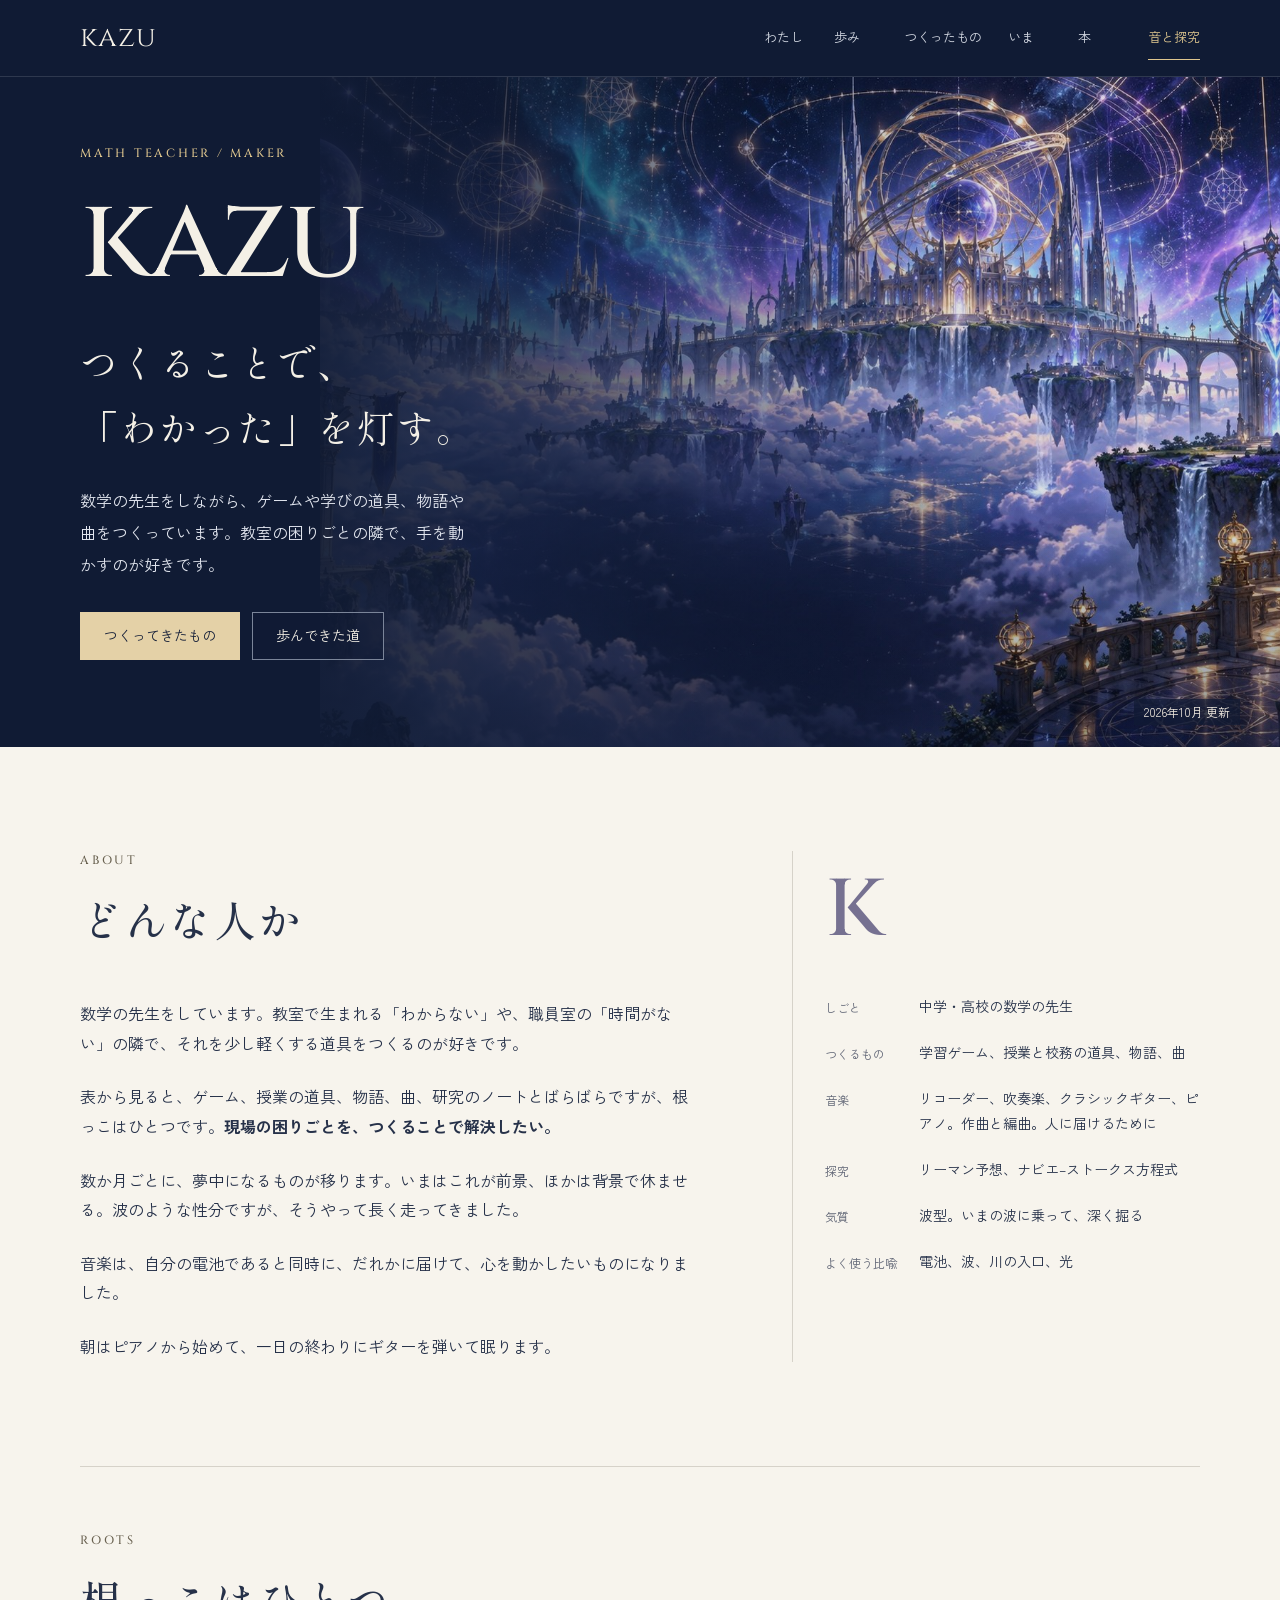
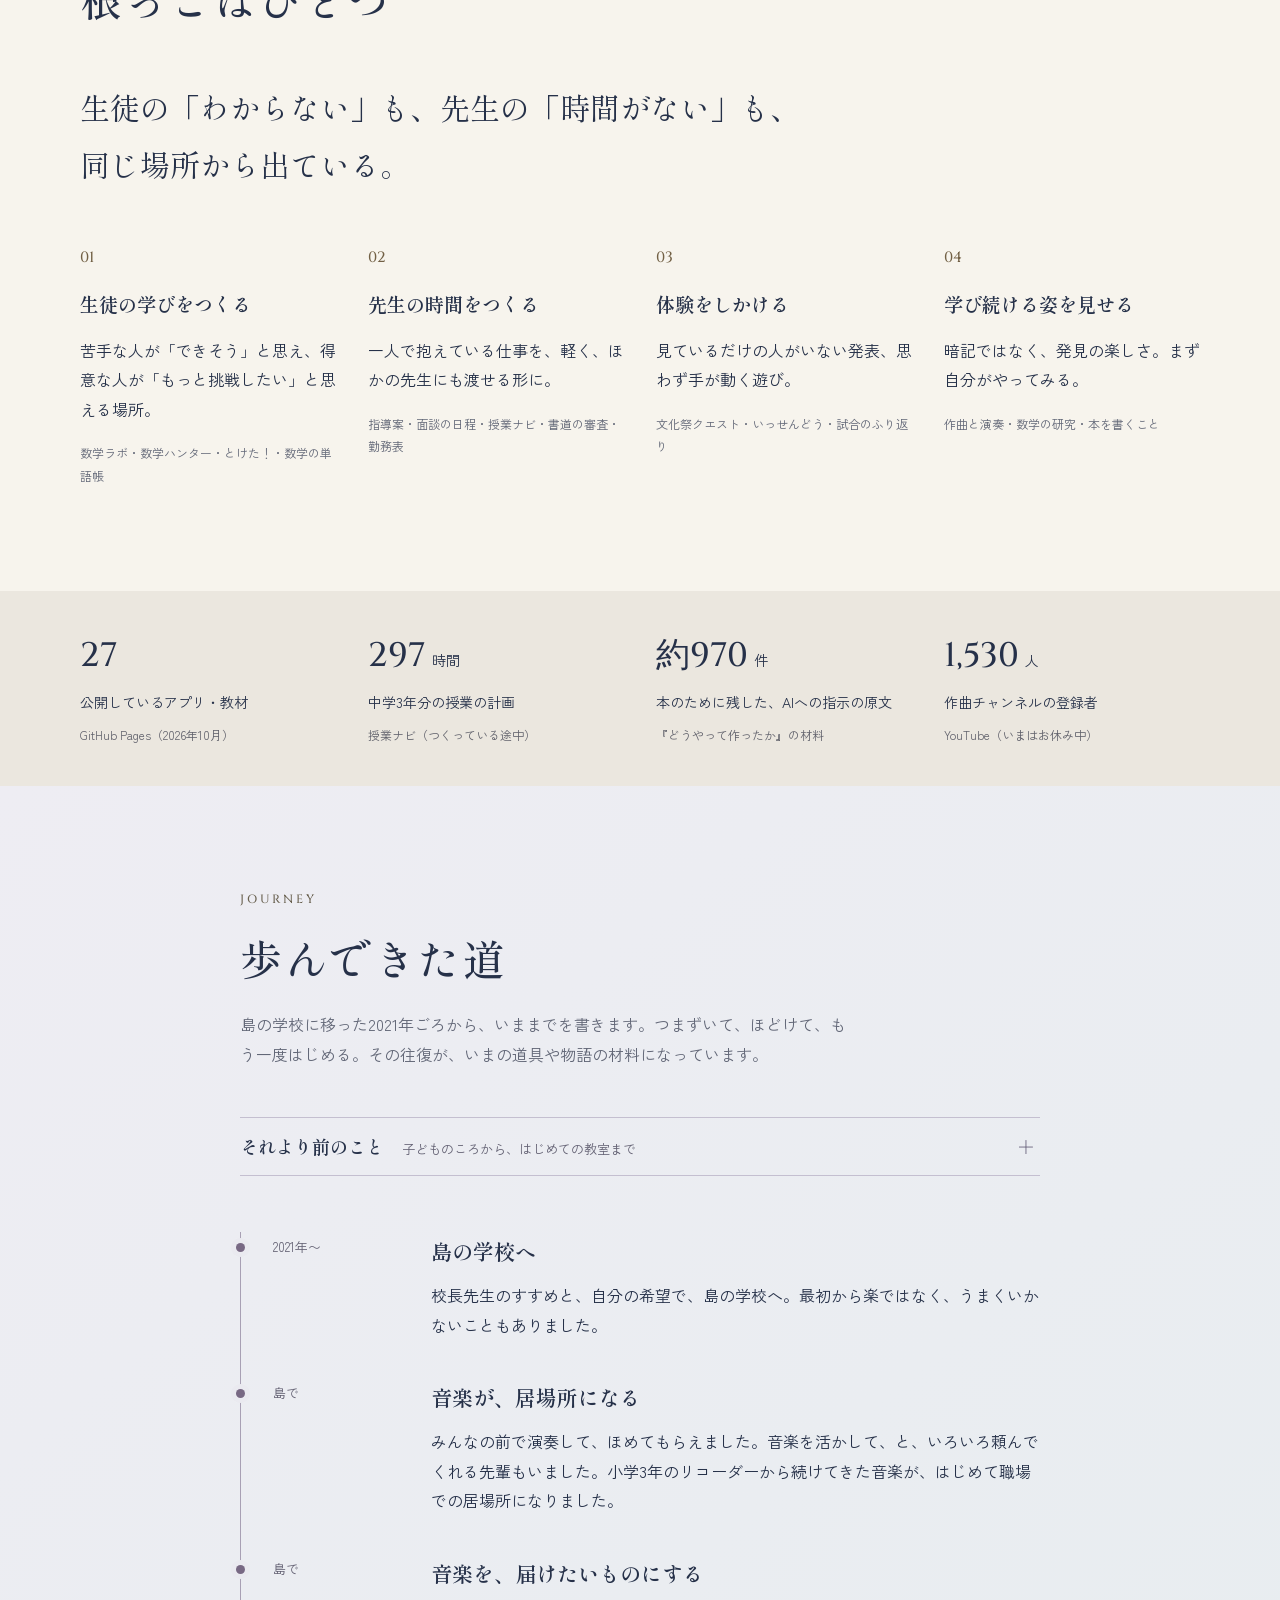
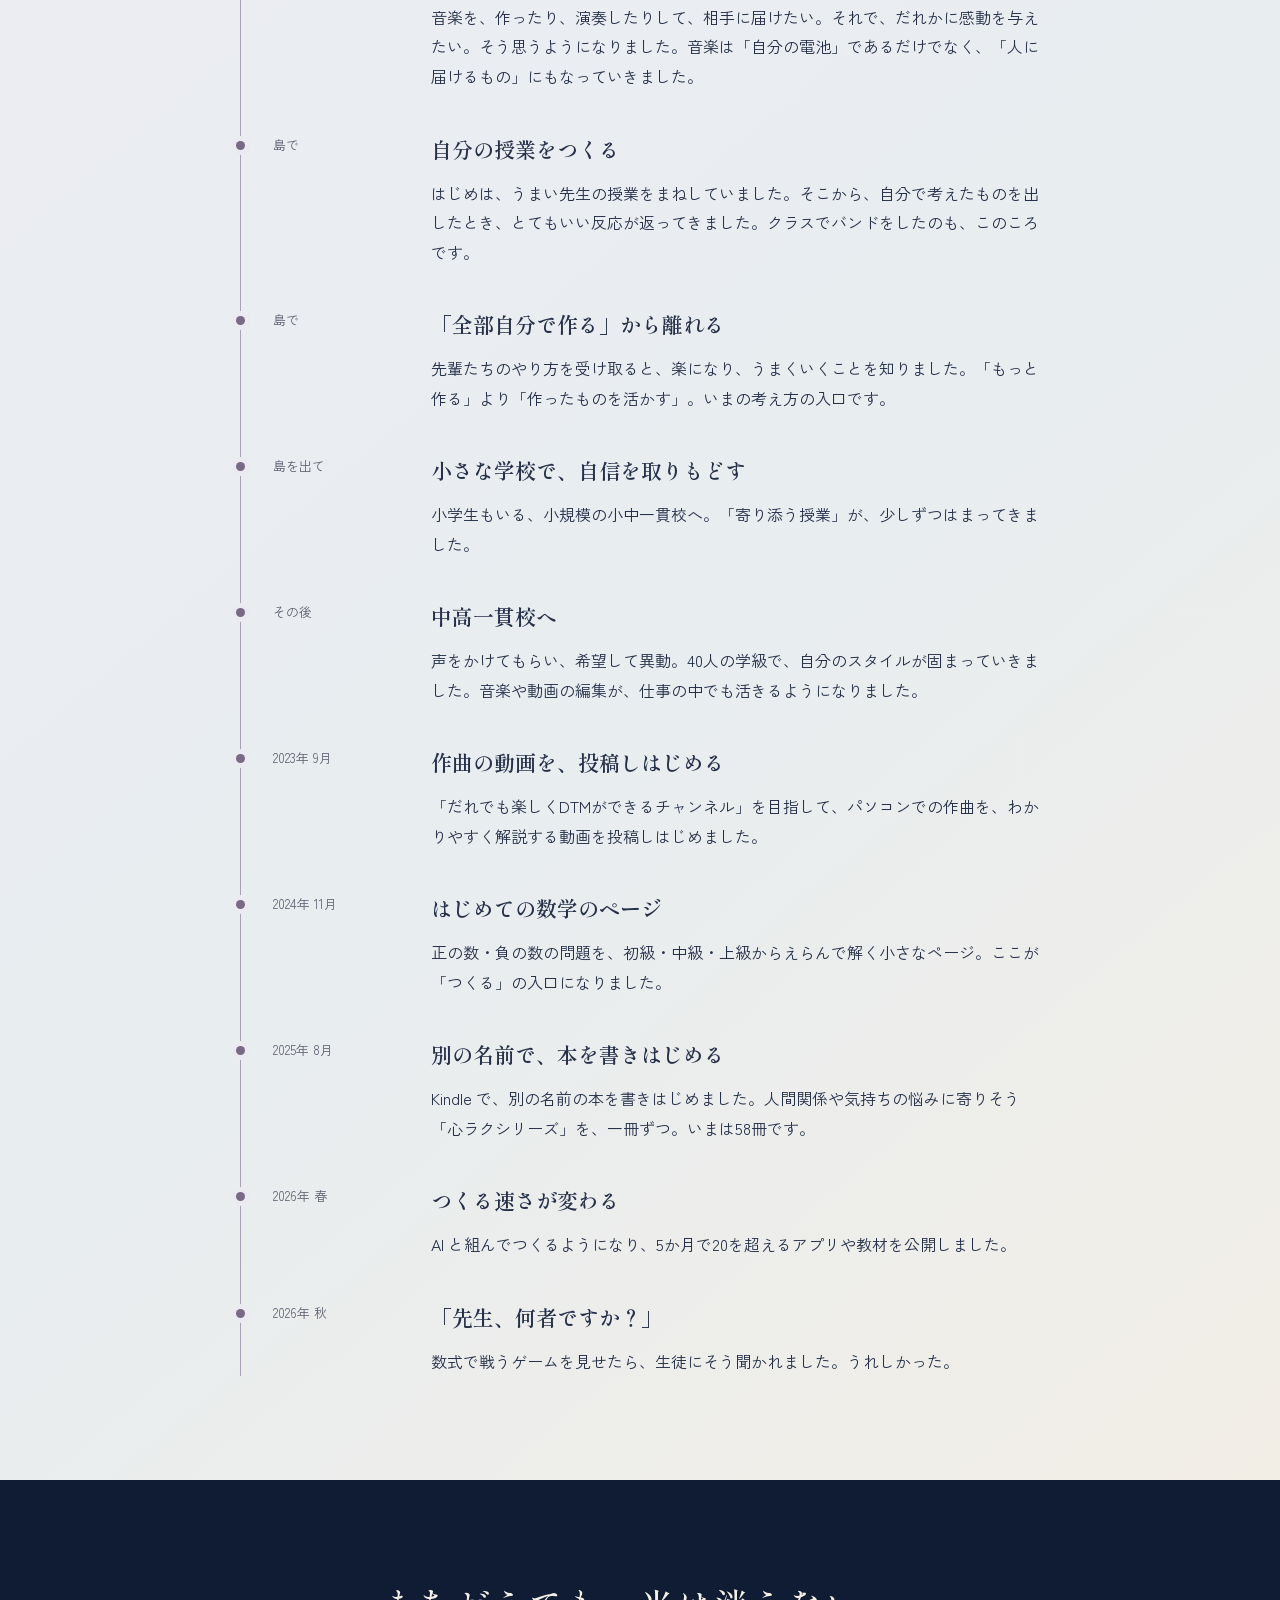
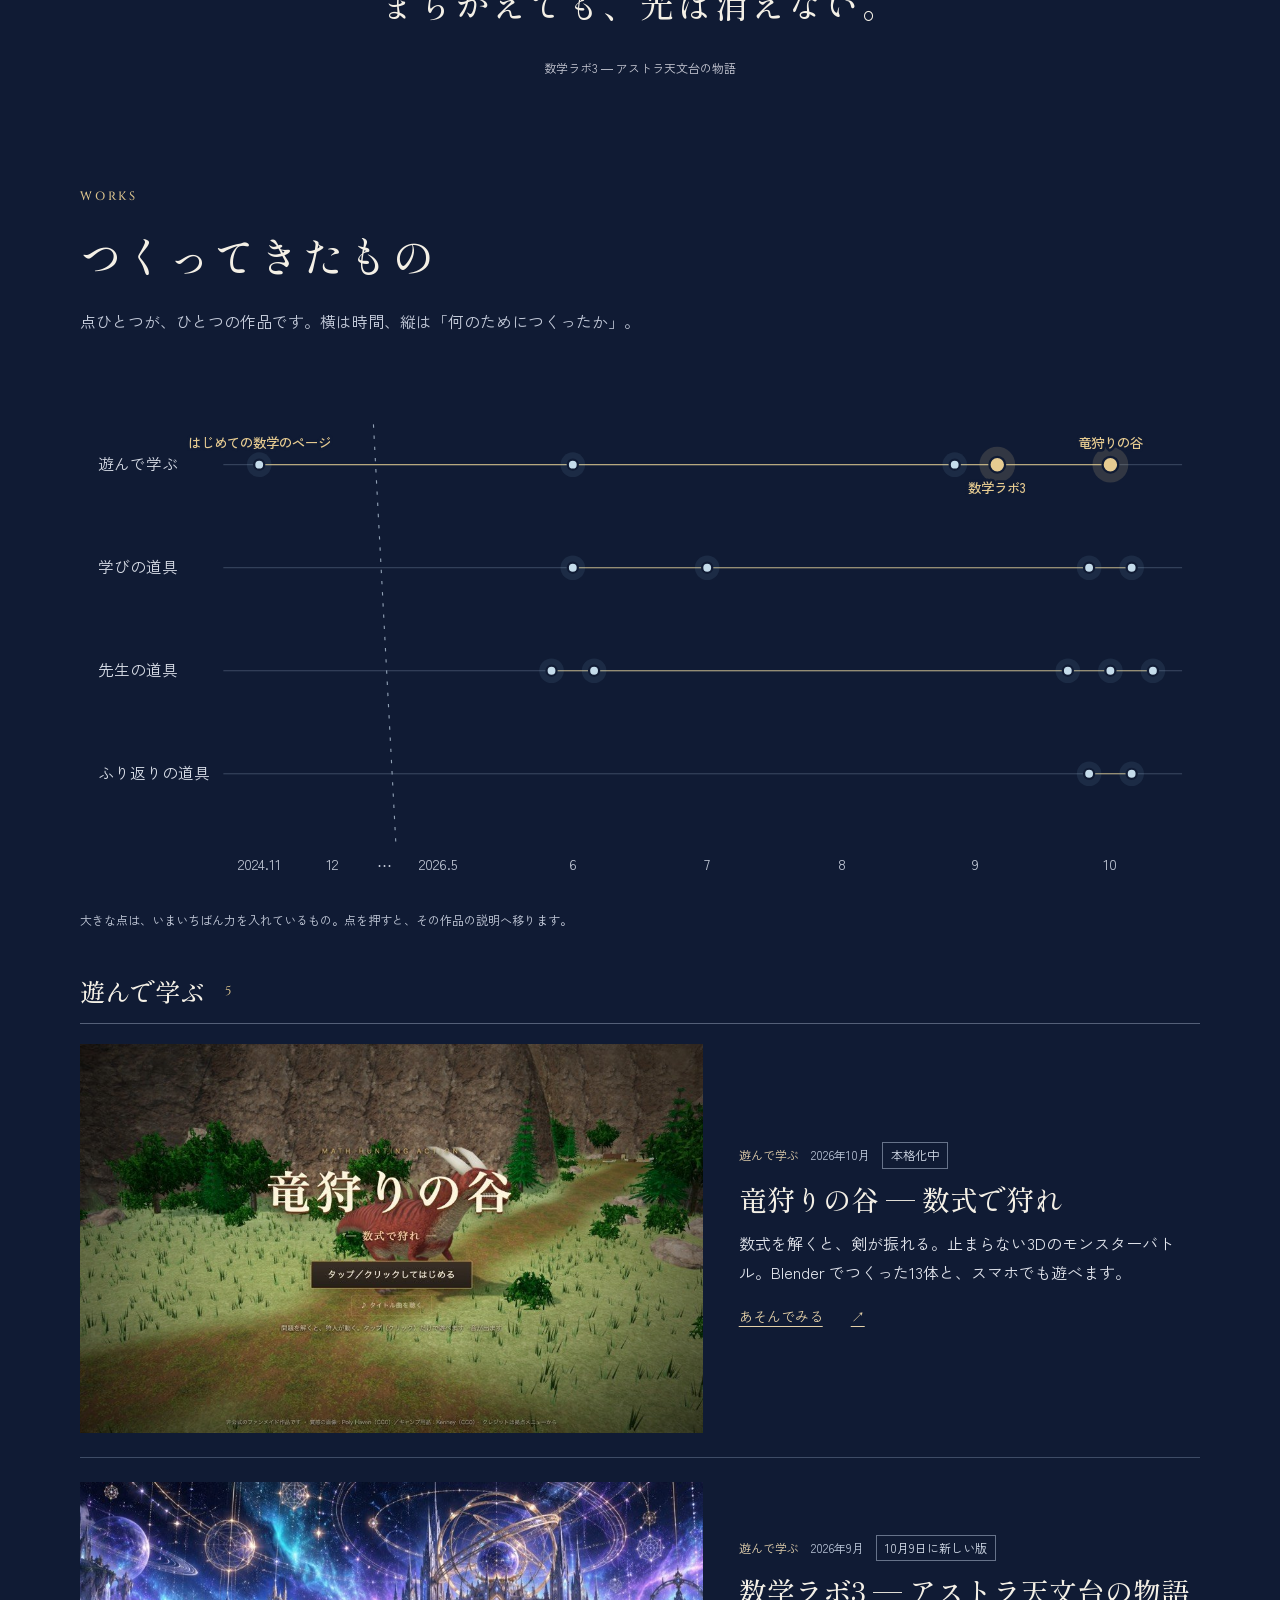
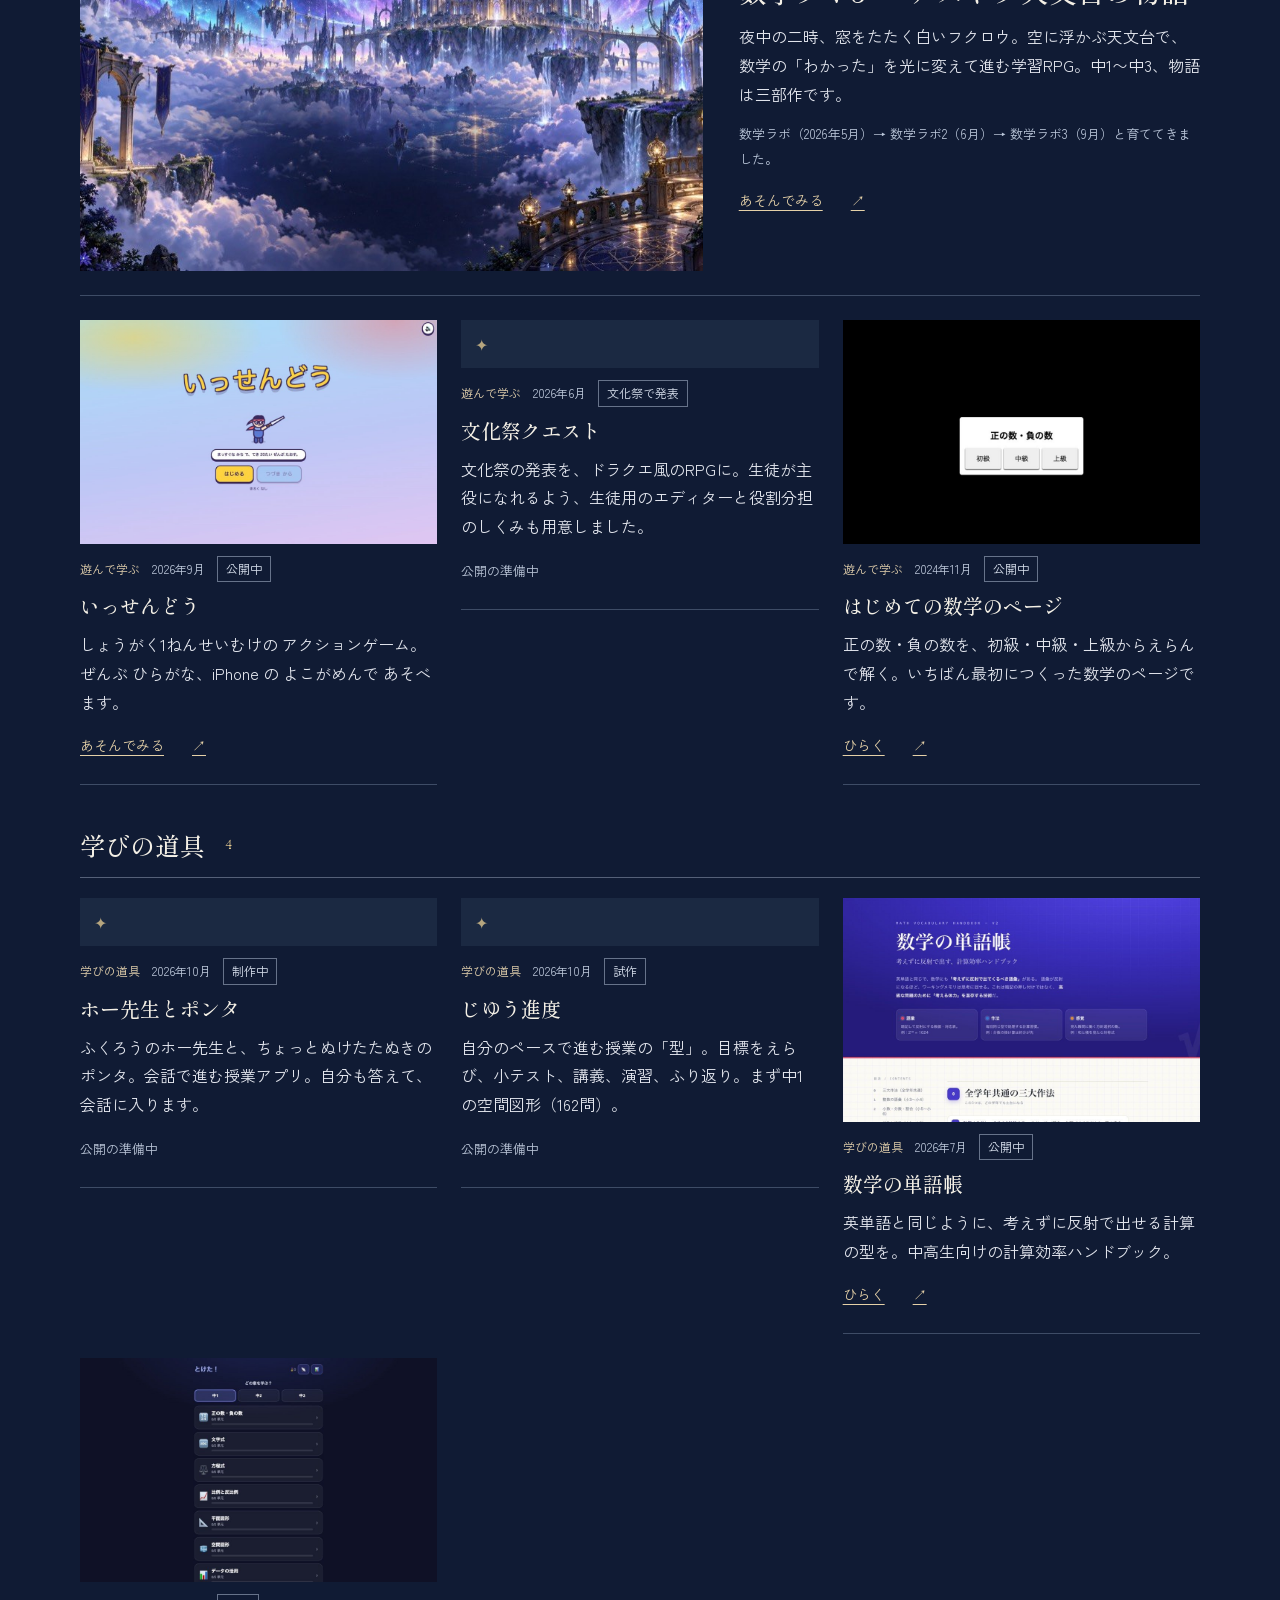
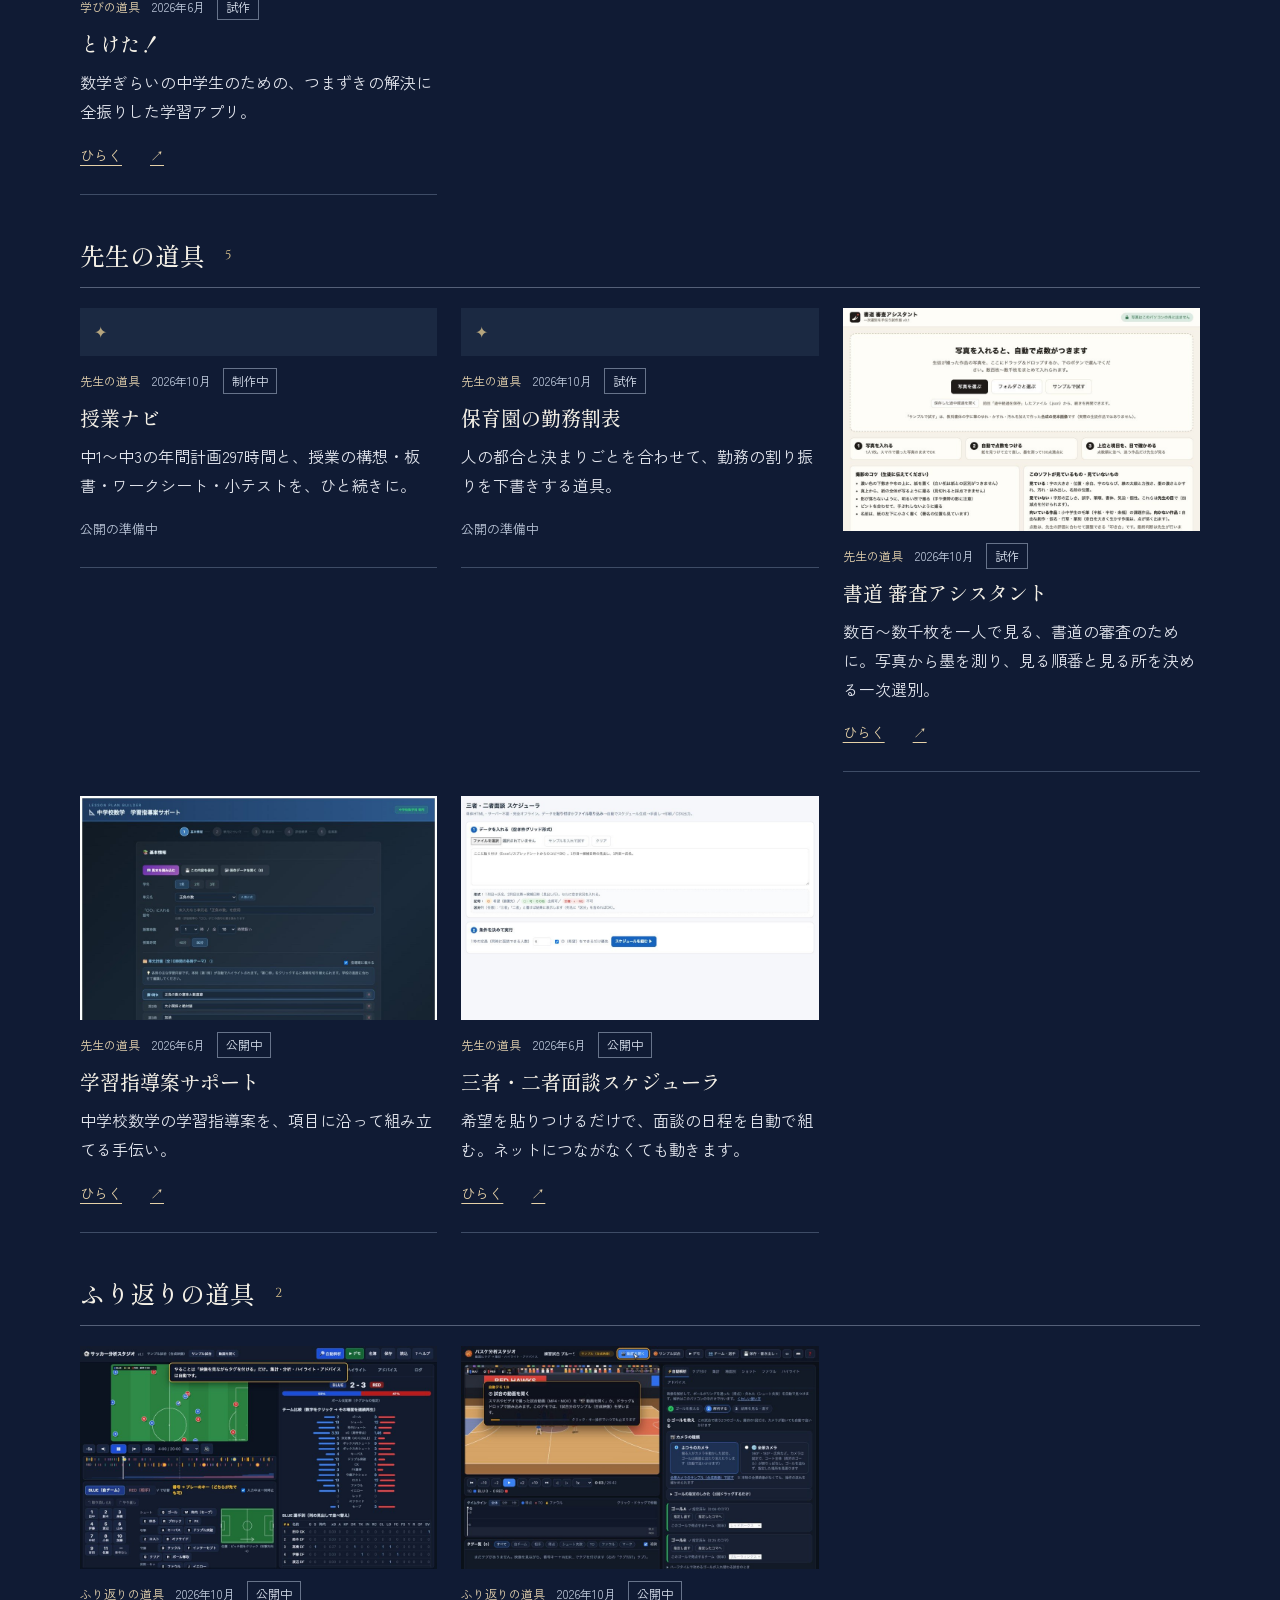
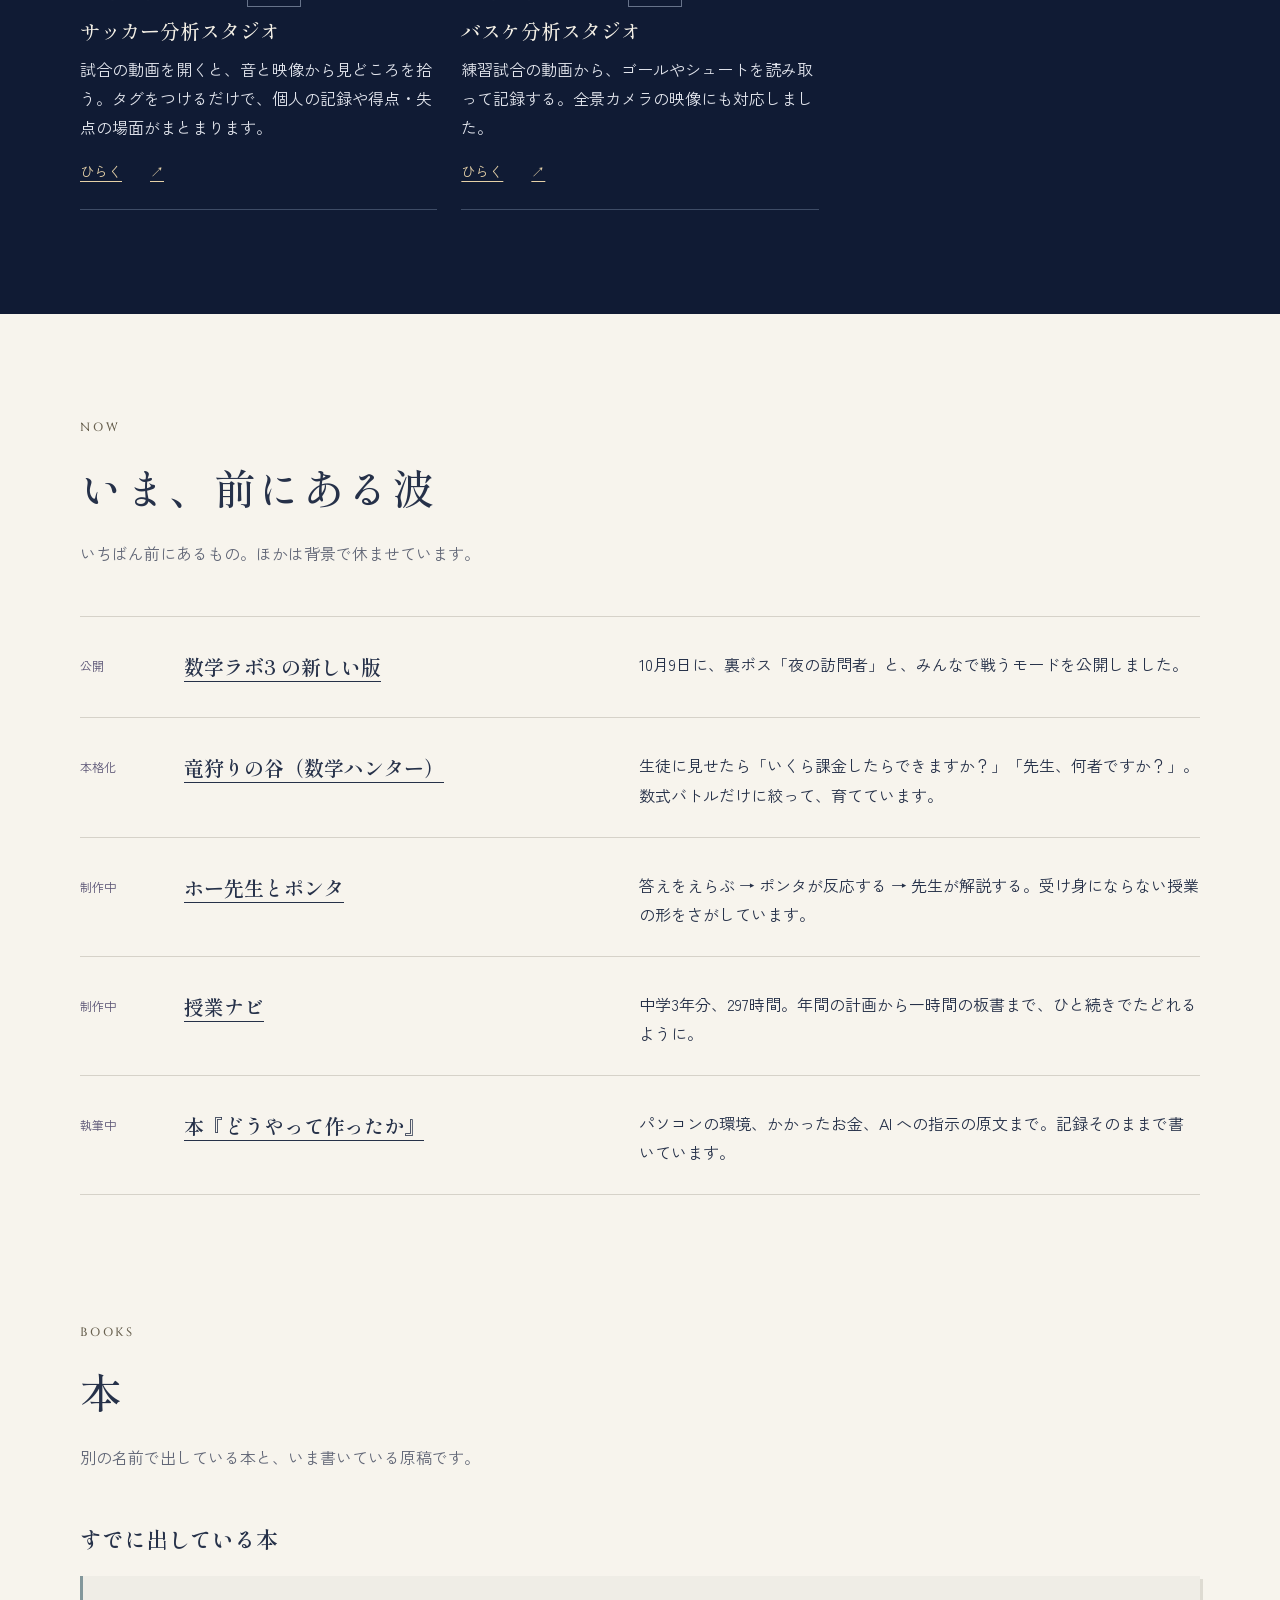
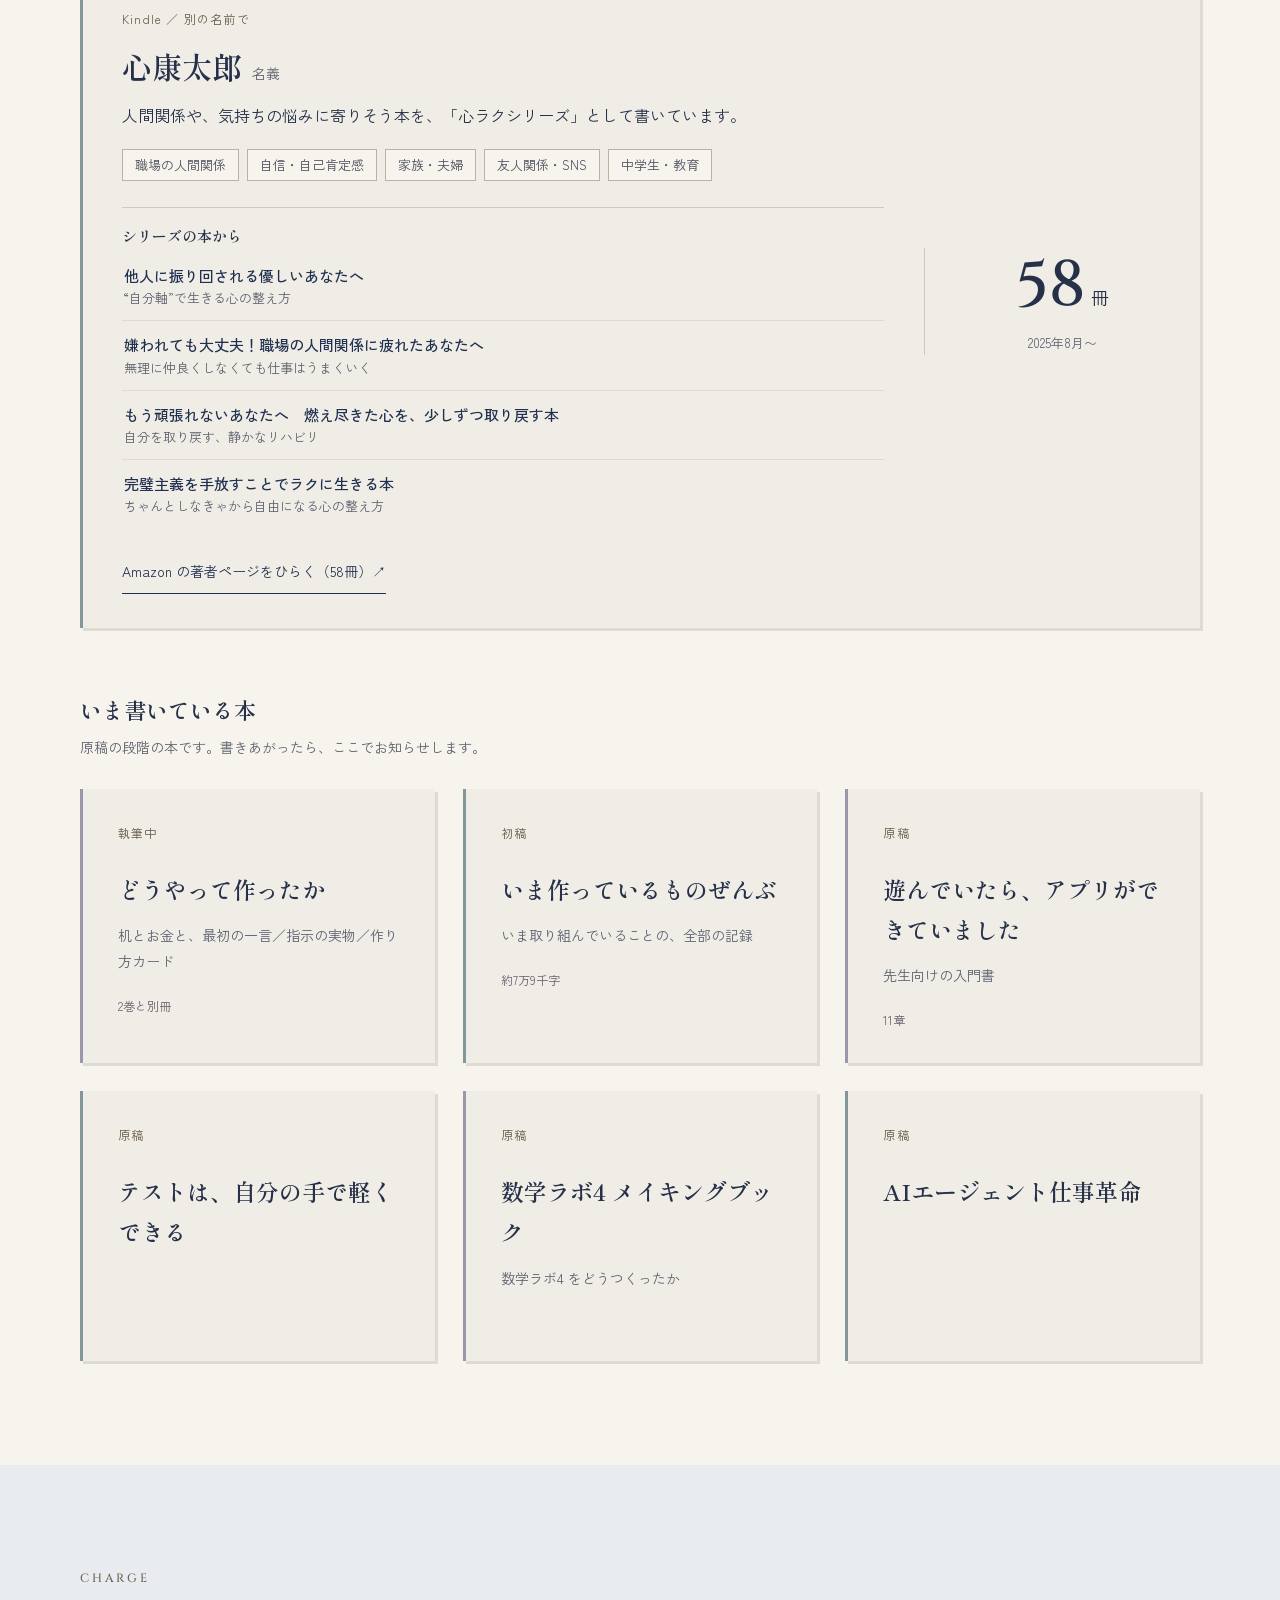
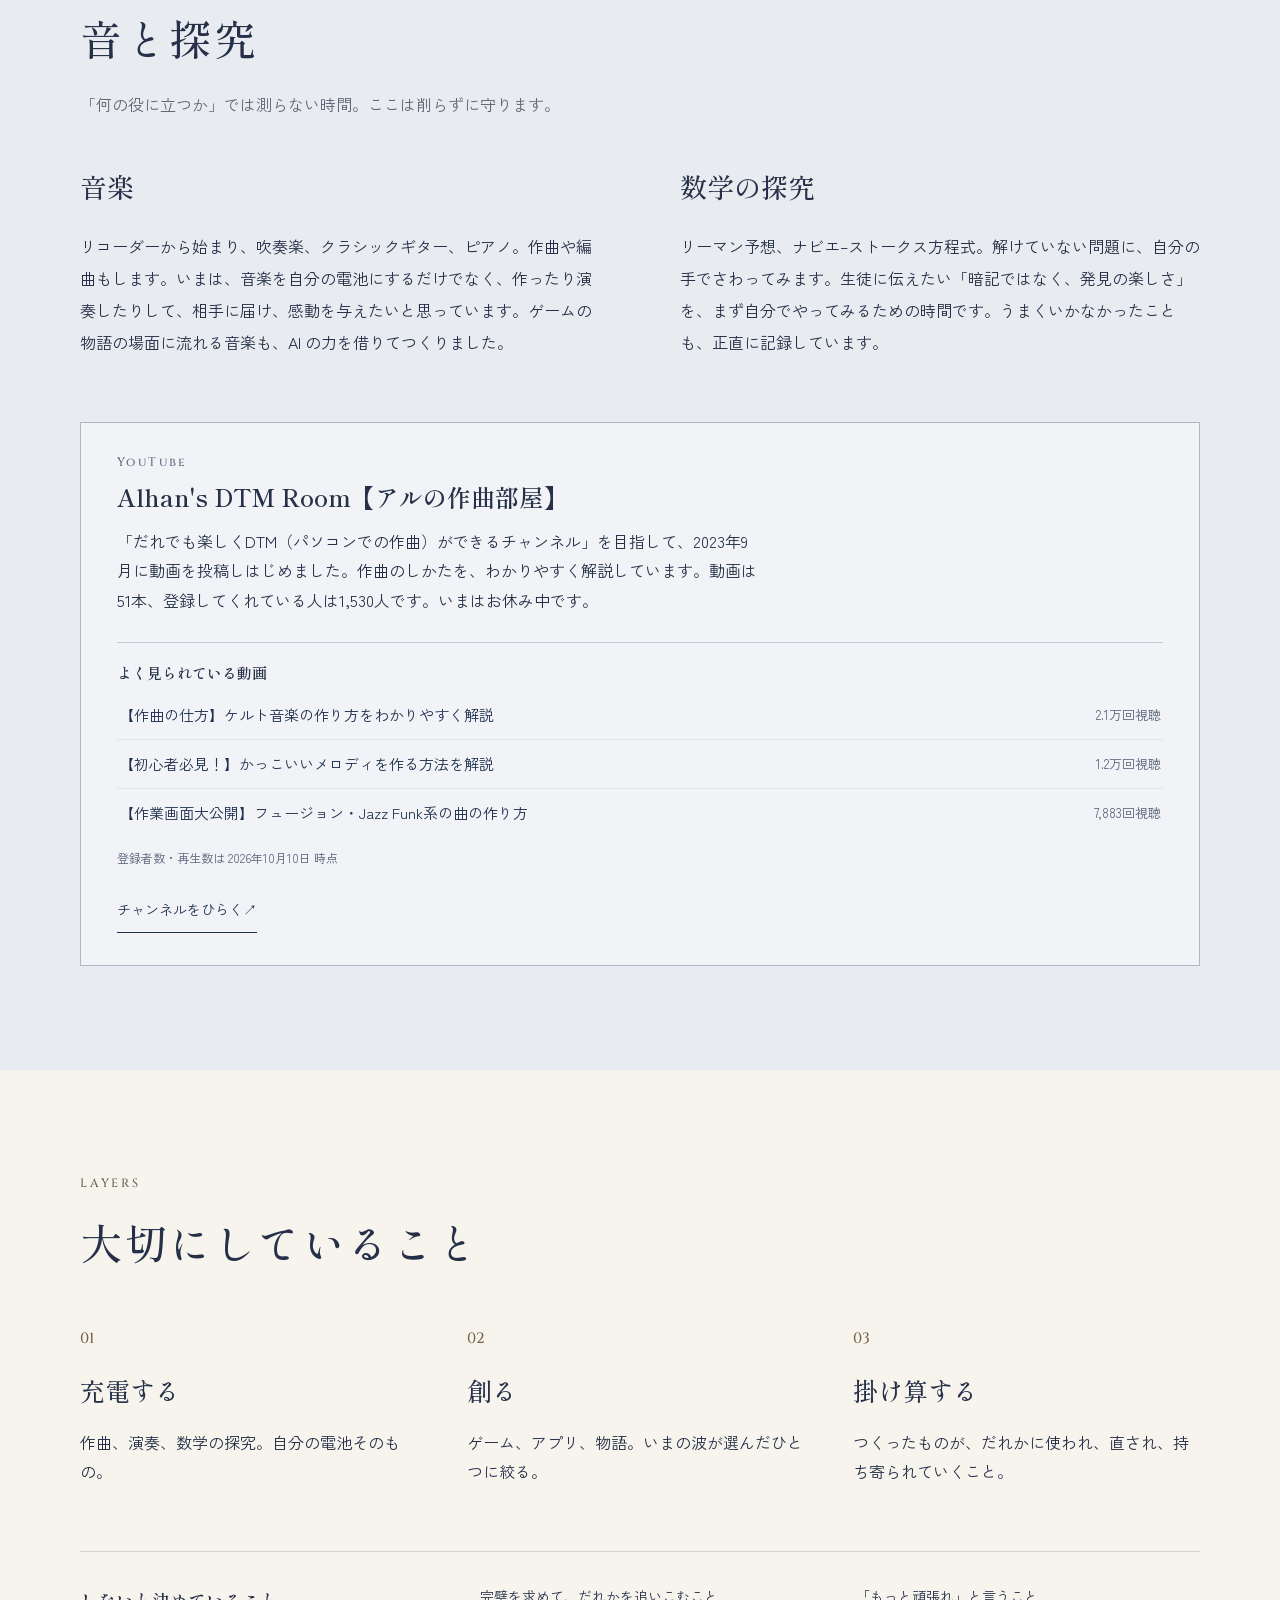
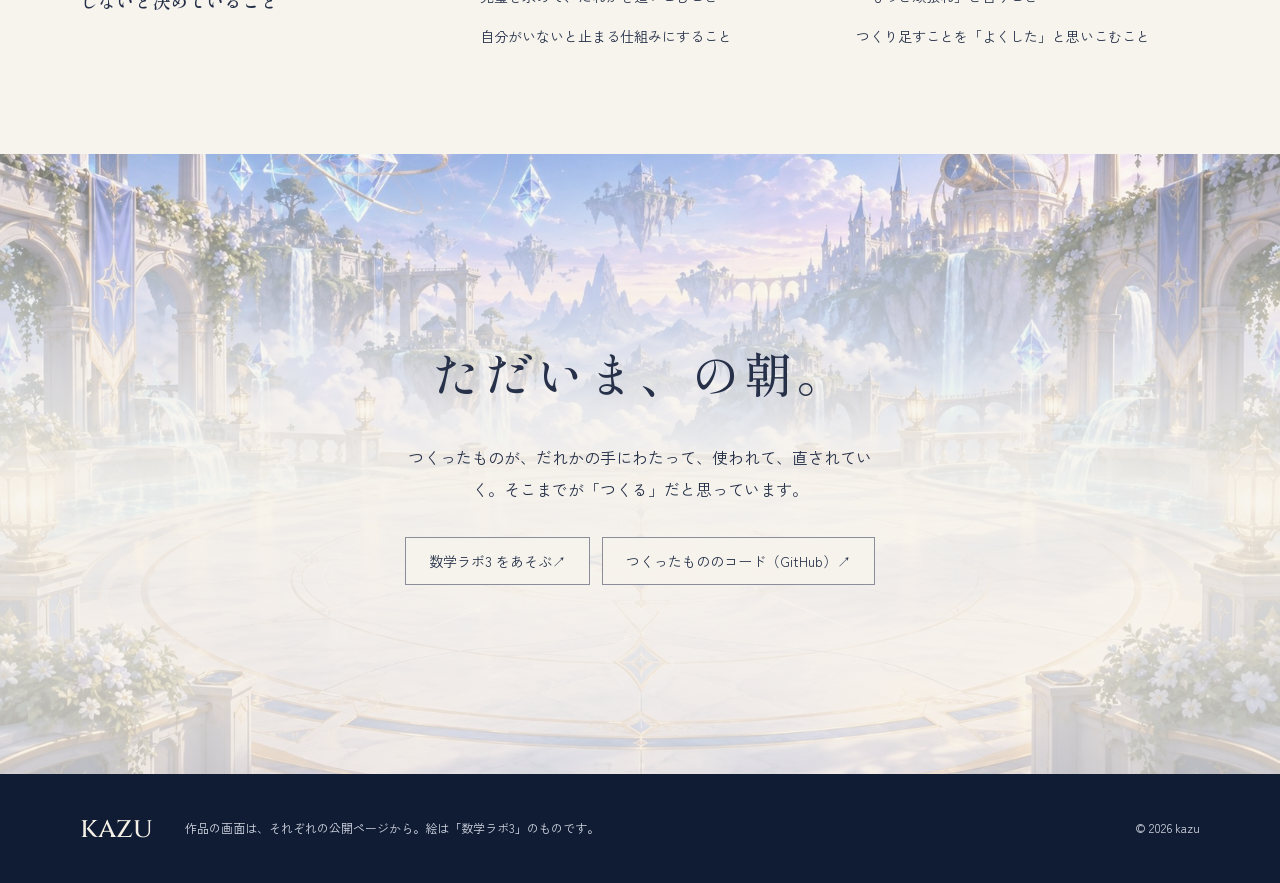
==== commit 0728104b: "心康太郎の著者ページ（Amazon）とシリーズの本4冊へのリンクを追加 Co-Authored-By: Claude Sonnet 5.5 <noreply@anthropic.com>" ====
--- a/index.html
+++ b/index.html
@@ -130,7 +130,7 @@
       <li class="journey__item"><span class="journey__when">その後</span><h3 class="journey__title">中高一貫校へ</h3><p>声をかけてもらい、希望して異動。40人の学級で、自分のスタイルが固まっていきました。音楽や動画の編集が、仕事の中でも活きるようになりました。</p></li>
       <li class="journey__item"><span class="journey__when">2023年 9月</span><h3 class="journey__title">作曲の動画を、投稿しはじめる</h3><p>「だれでも楽しくDTMができるチャンネル」を目指して、パソコンでの作曲を、わかりやすく解説する動画を投稿しはじめました。</p></li>
       <li class="journey__item"><span class="journey__when">2024年 11月</span><h3 class="journey__title">はじめての数学のページ</h3><p>正の数・負の数の問題を、初級・中級・上級からえらんで解く小さなページ。ここが「つくる」の入口になりました。</p></li>
-      <li class="journey__item"><span class="journey__when">2025年 8月</span><h3 class="journey__title">別の名前で、本を書きはじめる</h3><p>Kindle で、別の名前の本を書きはじめました。人間関係や気持ちの悩みに寄りそう本を、シリーズで。いまは58冊です。</p></li>
+      <li class="journey__item"><span class="journey__when">2025年 8月</span><h3 class="journey__title">別の名前で、本を書きはじめる</h3><p>Kindle で、別の名前の本を書きはじめました。人間関係や気持ちの悩みに寄りそう「心ラクシリーズ」を、一冊ずつ。いまは58冊です。</p></li>
       <li class="journey__item"><span class="journey__when">2026年 春</span><h3 class="journey__title">つくる速さが変わる</h3><p>AI と組んでつくるようになり、5か月で20を超えるアプリや教材を公開しました。</p></li>
       <li class="journey__item"><span class="journey__when">2026年 秋</span><h3 class="journey__title">「先生、何者ですか？」</h3><p>数式で戦うゲームを見せたら、生徒にそう聞かれました。うれしかった。</p></li>
     </ol>
@@ -484,9 +484,13 @@
         <div class="pub__main">
           <p class="pub__status">Kindle ／ 別の名前で</p>
           <h4 class="pub__name">心康太郎<small>名義</small></h4>
-          <p class="pub__text">人間関係や、気持ちの悩みに寄りそう本を、シリーズで書いています。</p>
+          <p class="pub__text">人間関係や、気持ちの悩みに寄りそう本を、「心ラクシリーズ」として書いています。</p>
           <ul class="pub__genres"><li>職場の人間関係</li><li>自信・自己肯定感</li><li>家族・夫婦</li><li>友人関係・SNS</li><li>中学生・教育</li></ul>
-          
+          <div class="pub__picks">
+            <h5 class="pub__picks-title">シリーズの本から</h5>
+            <ul><li><a href="https://www.amazon.co.jp/dp/B0FX5DNGV2" target="_blank" rel="noopener"><span class="pub__pick-title">他人に振り回される優しいあなたへ</span><span class="pub__pick-sub">“自分軸”で生きる心の整え方</span></a></li><li><a href="https://www.amazon.co.jp/dp/B0DP2H7XWD" target="_blank" rel="noopener"><span class="pub__pick-title">嫌われても大丈夫！職場の人間関係に疲れたあなたへ</span><span class="pub__pick-sub">無理に仲良くしなくても仕事はうまくいく</span></a></li><li><a href="https://www.amazon.co.jp/dp/B0DSYBS4HY" target="_blank" rel="noopener"><span class="pub__pick-title">もう頑張れないあなたへ　燃え尽きた心を、少しずつ取り戻す本</span><span class="pub__pick-sub">自分を取り戻す、静かなリハビリ</span></a></li><li><a href="https://www.amazon.co.jp/dp/B0G2LGVPW1" target="_blank" rel="noopener"><span class="pub__pick-title">完璧主義を手放すことでラクに生きる本</span><span class="pub__pick-sub">ちゃんとしなきゃから自由になる心の整え方</span></a></li></ul>
+          </div>
+          <p class="pub__cta"><a class="pub__link" href="https://www.amazon.co.jp/stores/author/B0FWRX8G9K" target="_blank" rel="noopener">Amazon の著者ページをひらく（58冊）<span aria-hidden="true"> ↗</span></a></p>
         </div>
         <div class="pub__count"><span class="pub__n">58<small>冊</small></span><span class="pub__since">2025年8月〜</span></div>
       </article>
--- a/style.css
+++ b/style.css
@@ -331,3 +331,13 @@
 @media (max-width: 760px) {
   .channel__videos a { flex-direction: column; align-items: flex-start; gap: 2px; padding: 10px 2px; }
 }
+
+/* ---- 2026-10-10 追加：シリーズの本（Amazon へのリンク） ---- */
+.pub__picks { margin-top: 26px; border-top: 1px solid #cfcabd; padding-top: 16px; }
+.pub__picks-title { font: 600 15px/1.6 var(--serif); margin: 0 0 4px; }
+.pub__picks ul { margin: 0; padding: 0; list-style: none; }
+.pub__picks li + li { border-top: 1px solid #dedacf; }
+.pub__picks a { display: block; padding: 11px 2px; min-height: 48px; color: #20304f; text-decoration: none; }
+.pub__picks a:hover .pub__pick-title { text-decoration: underline; }
+.pub__pick-title { display: block; font-size: 15px; font-weight: 500; line-height: 1.7; }
+.pub__pick-sub { display: block; font-size: 13px; color: #5e6270; line-height: 1.6; }
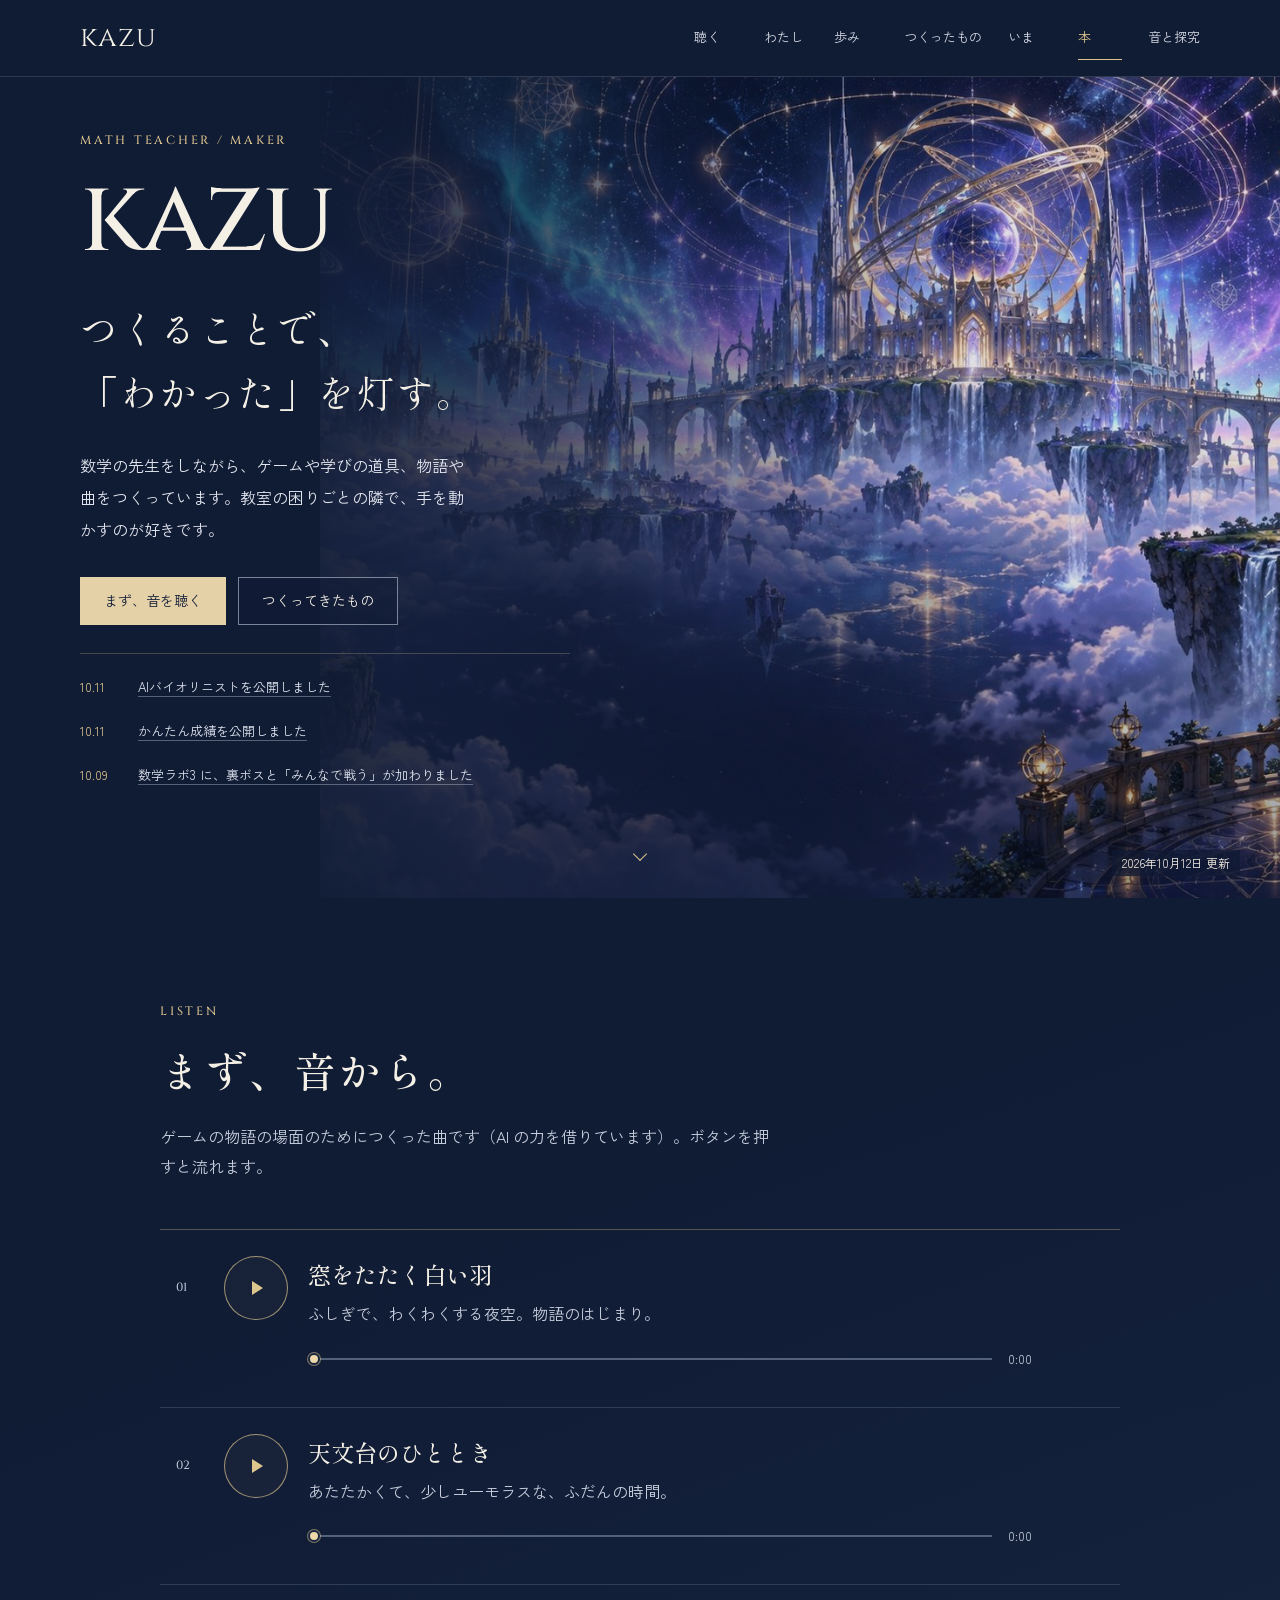
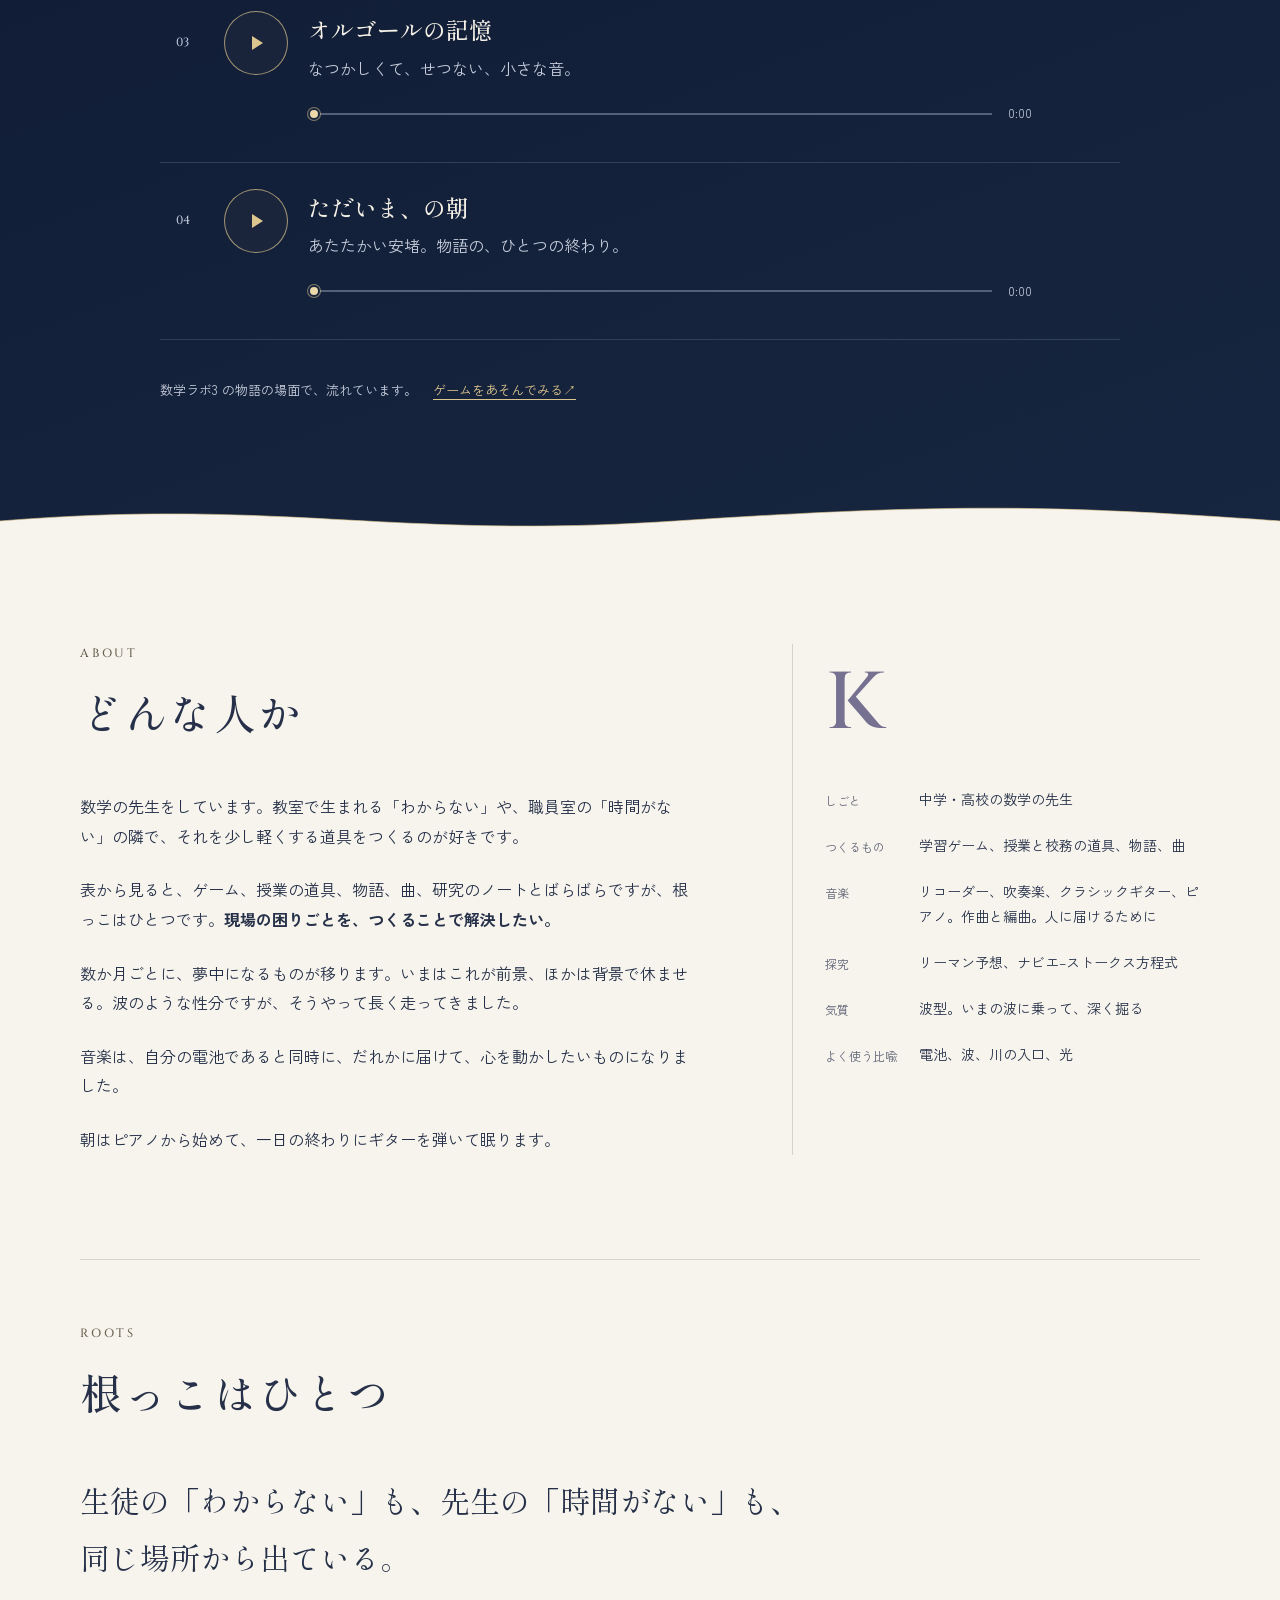
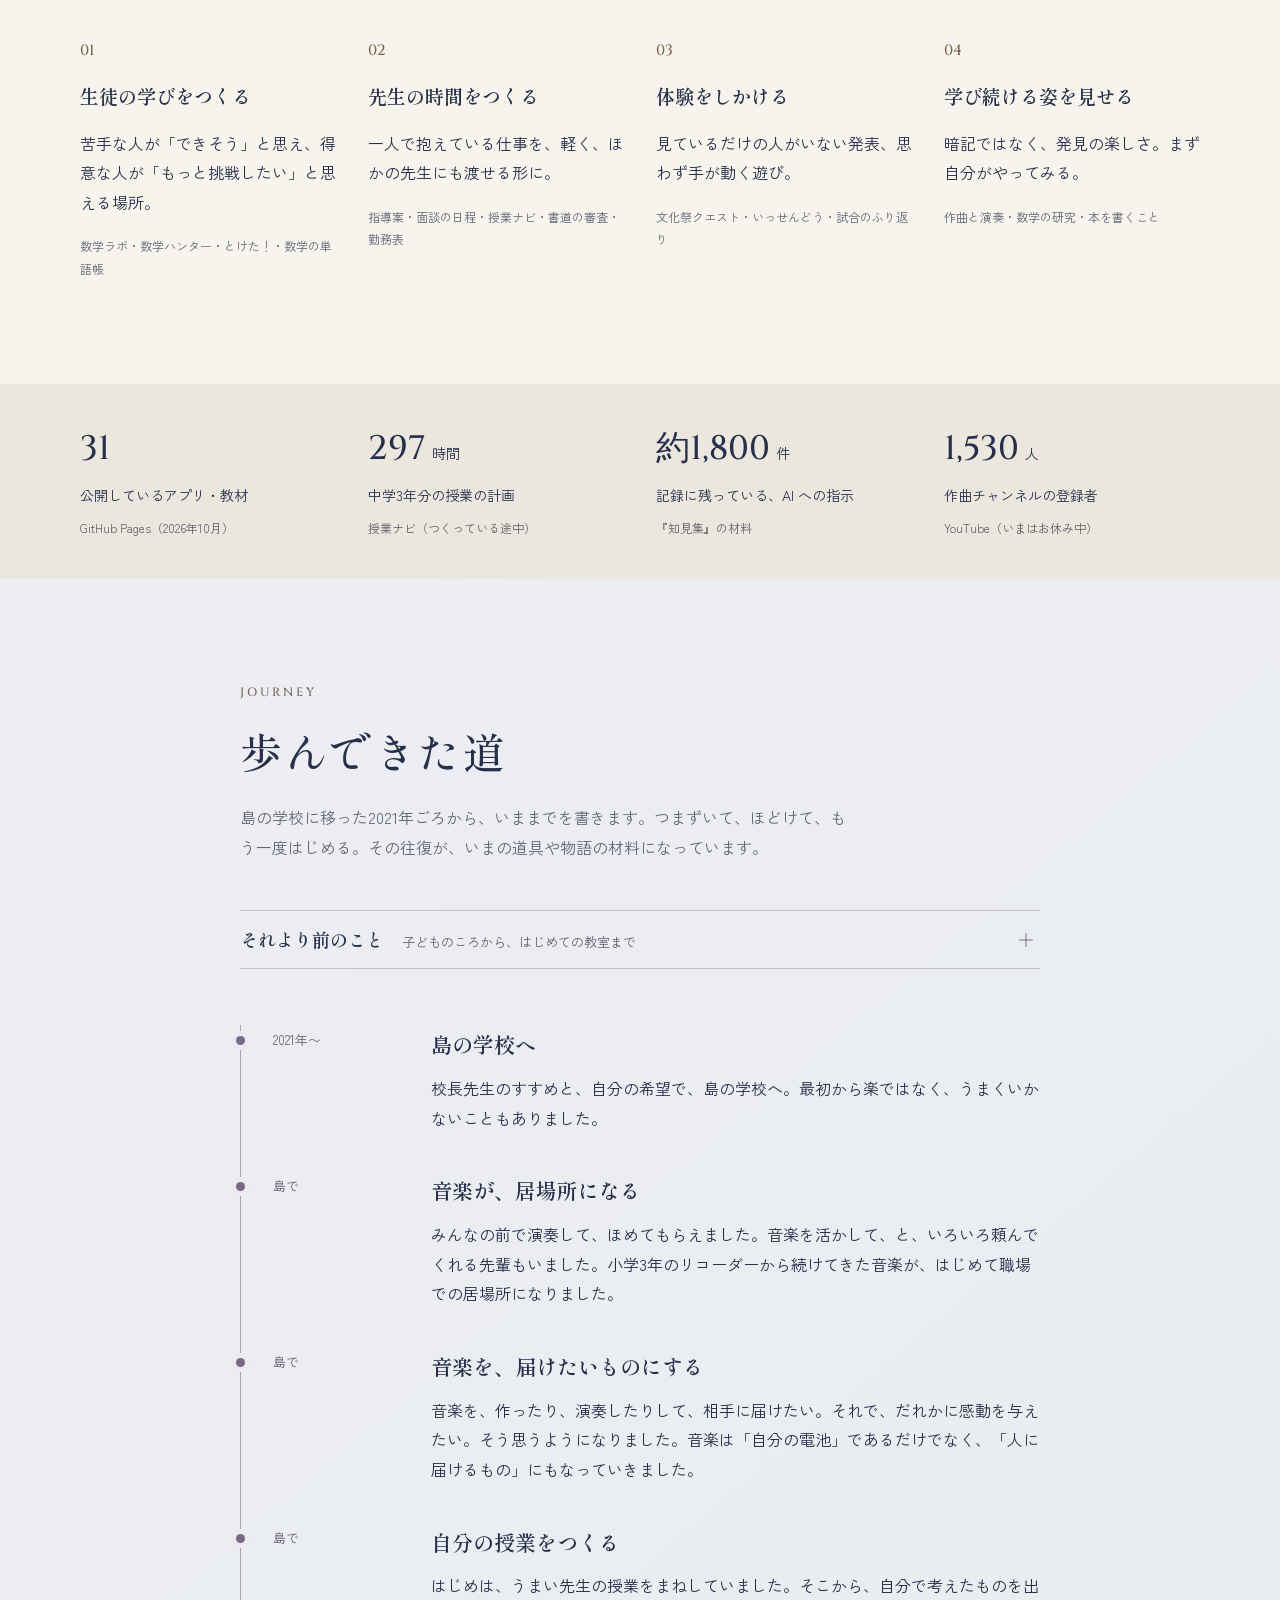
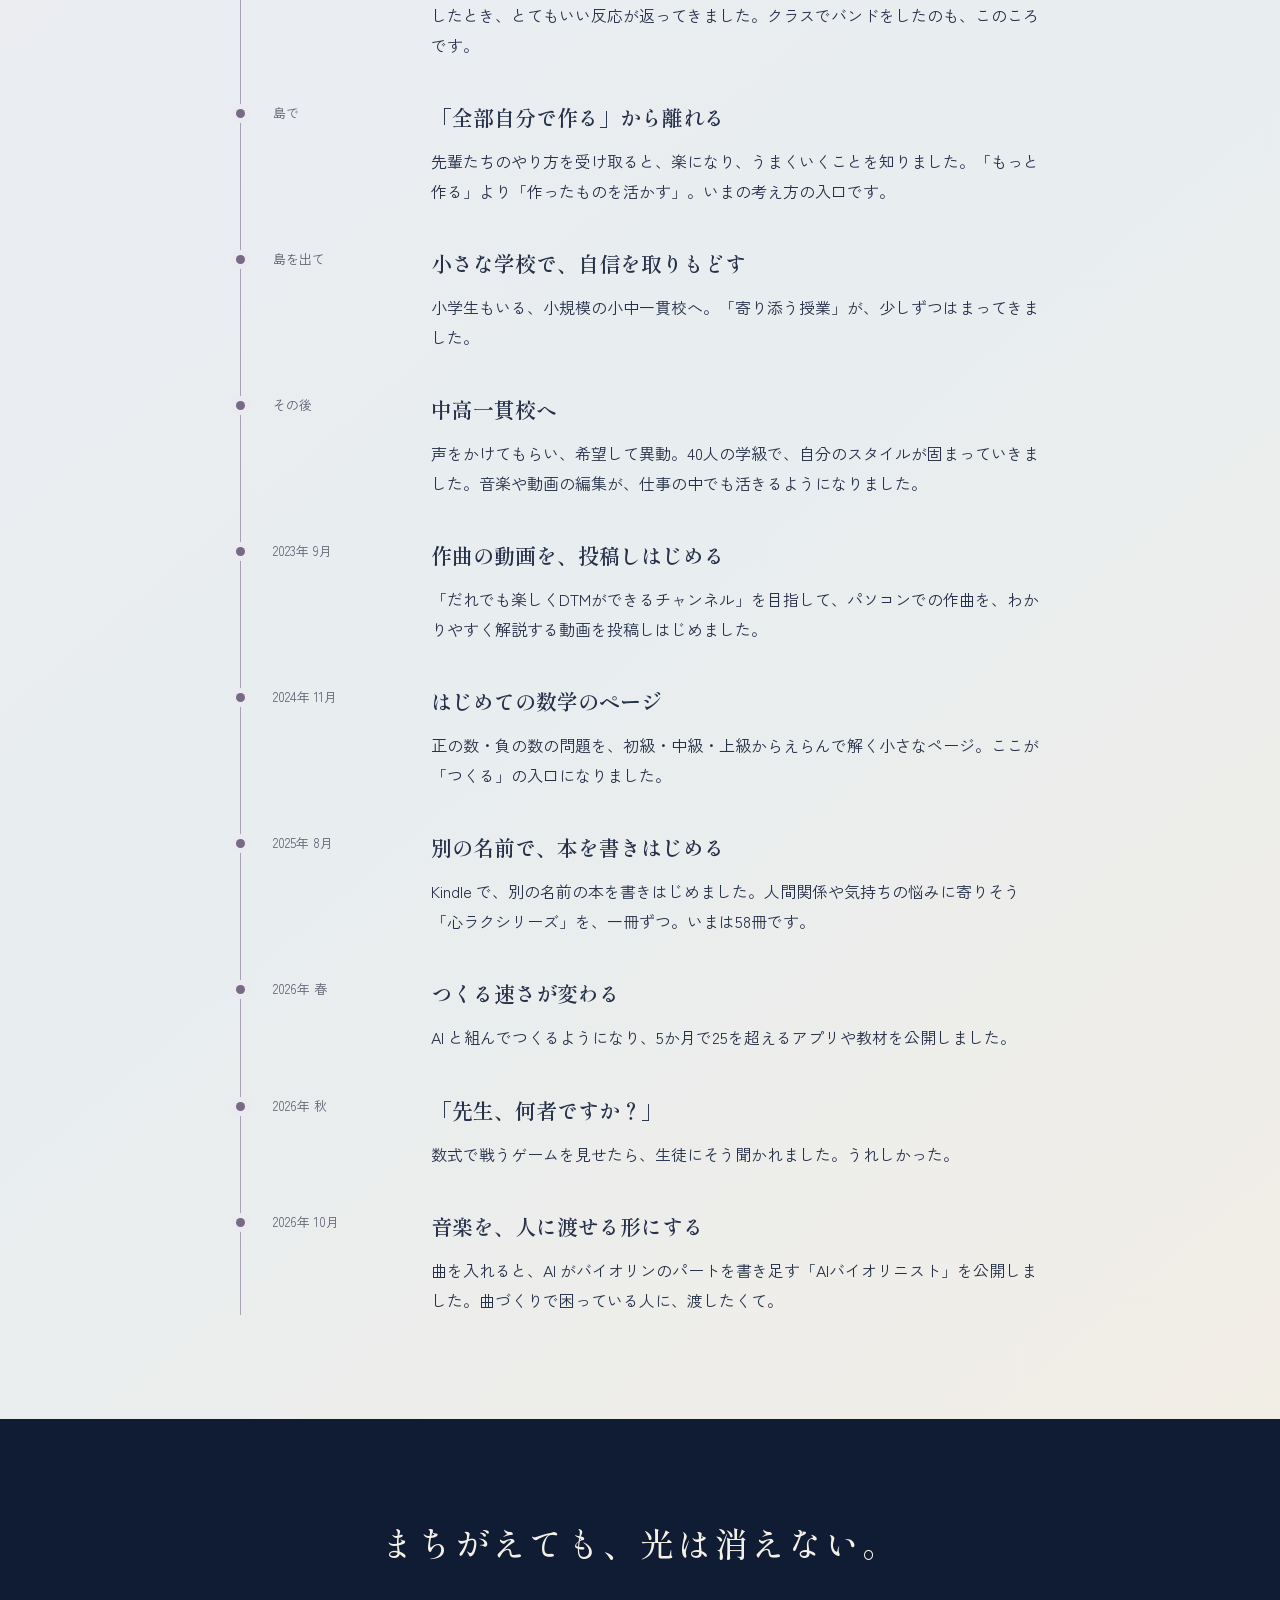
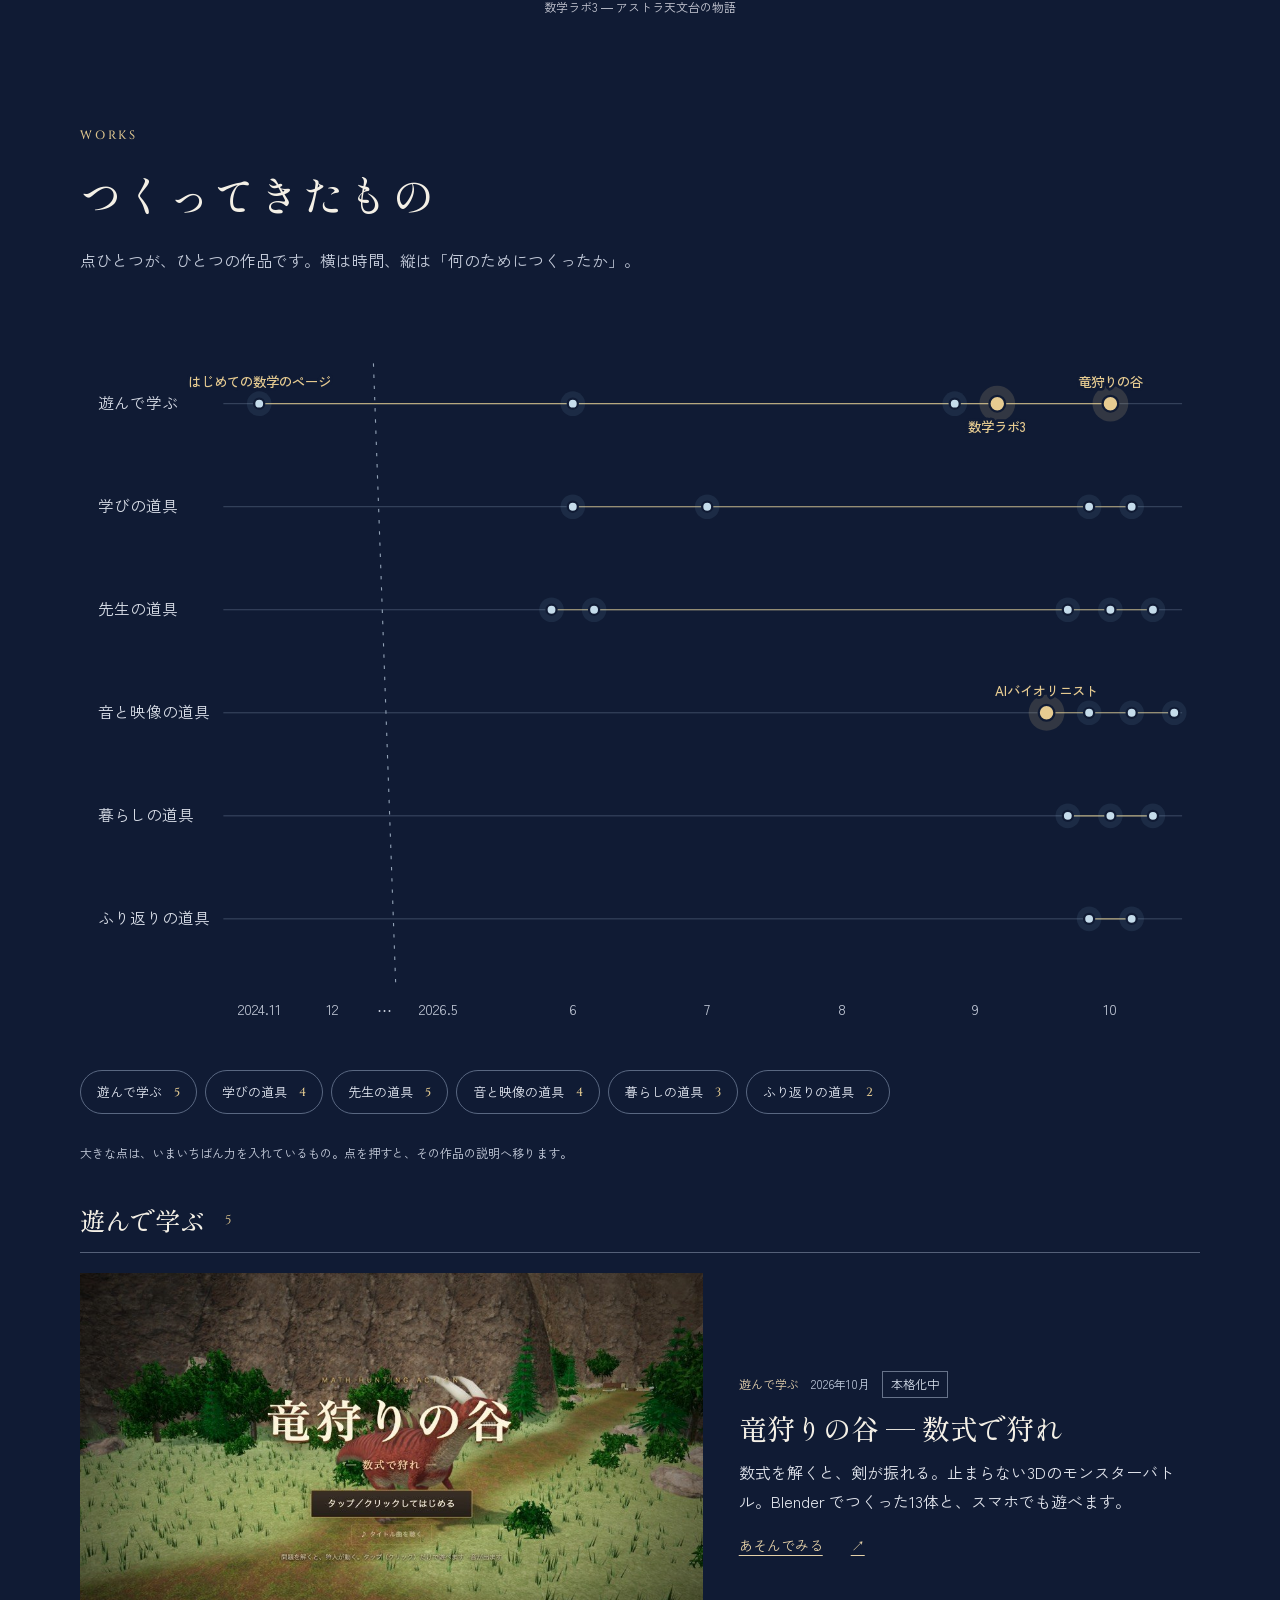
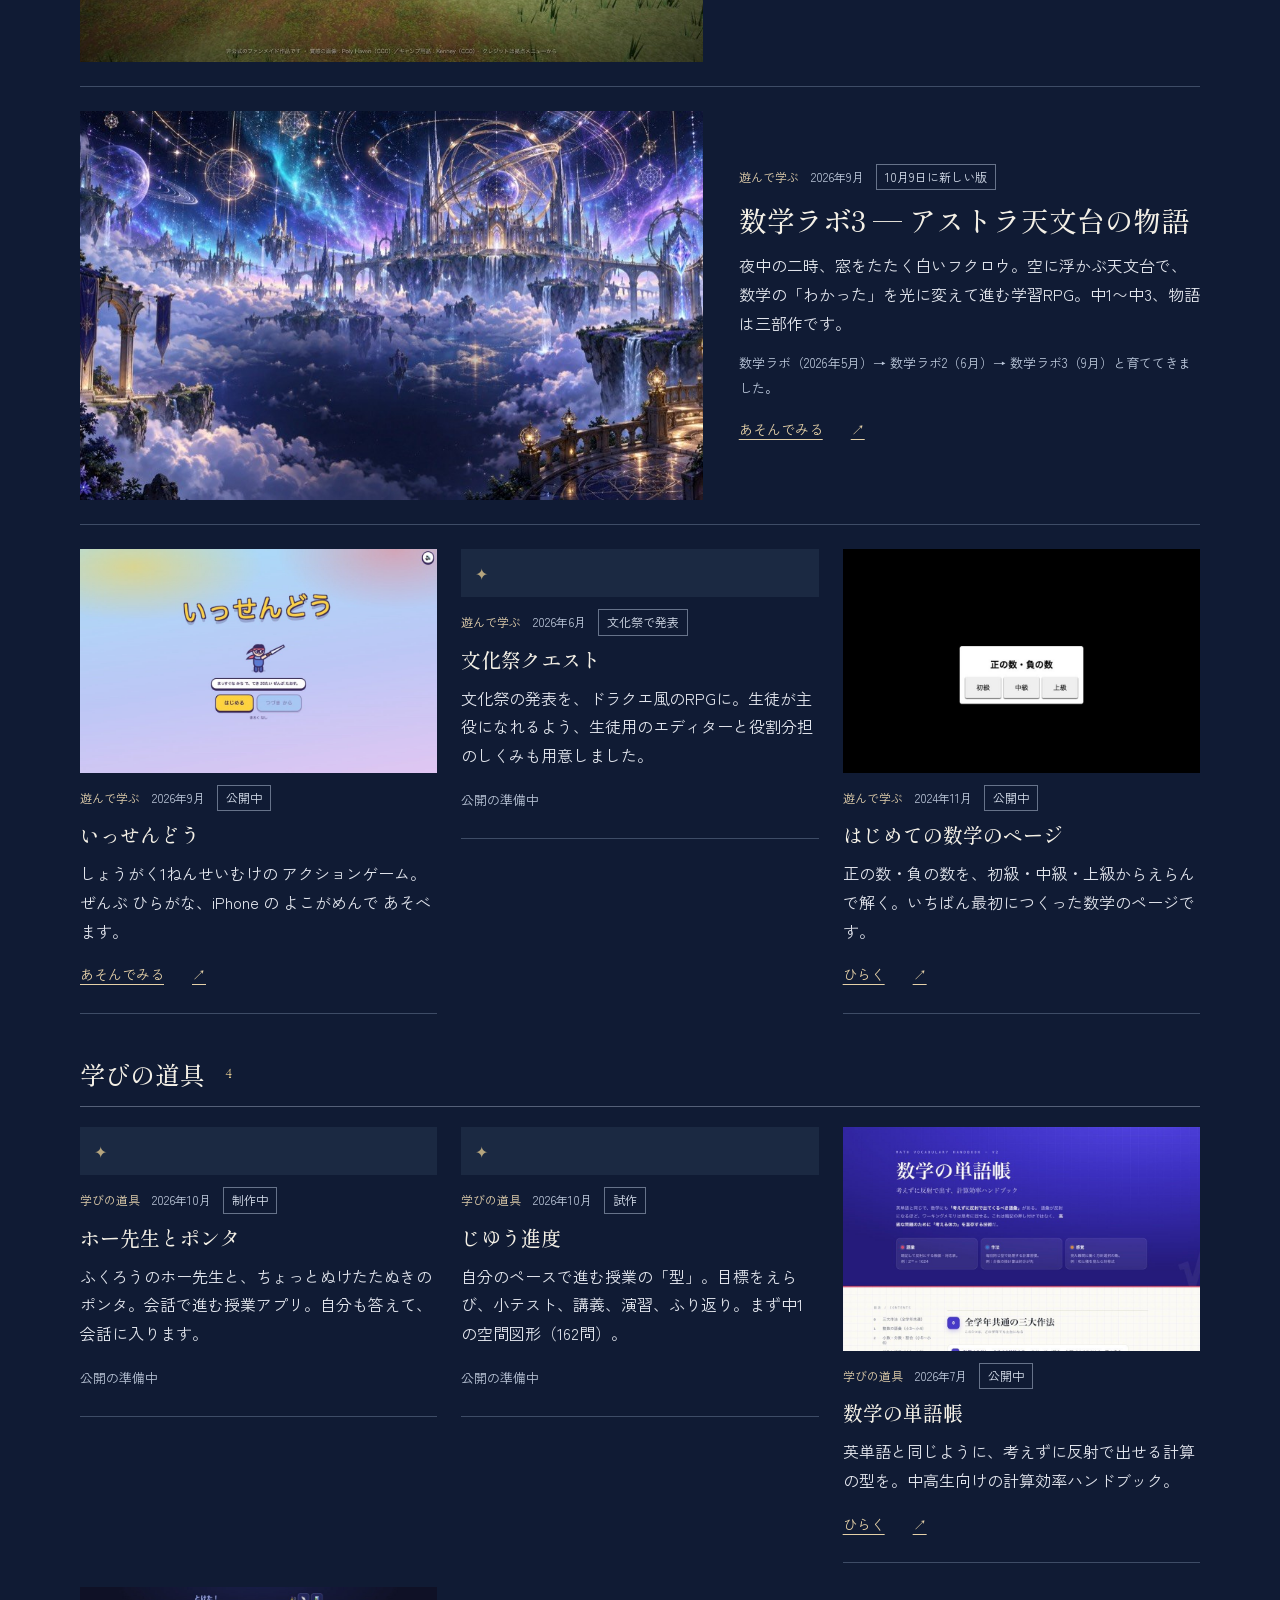
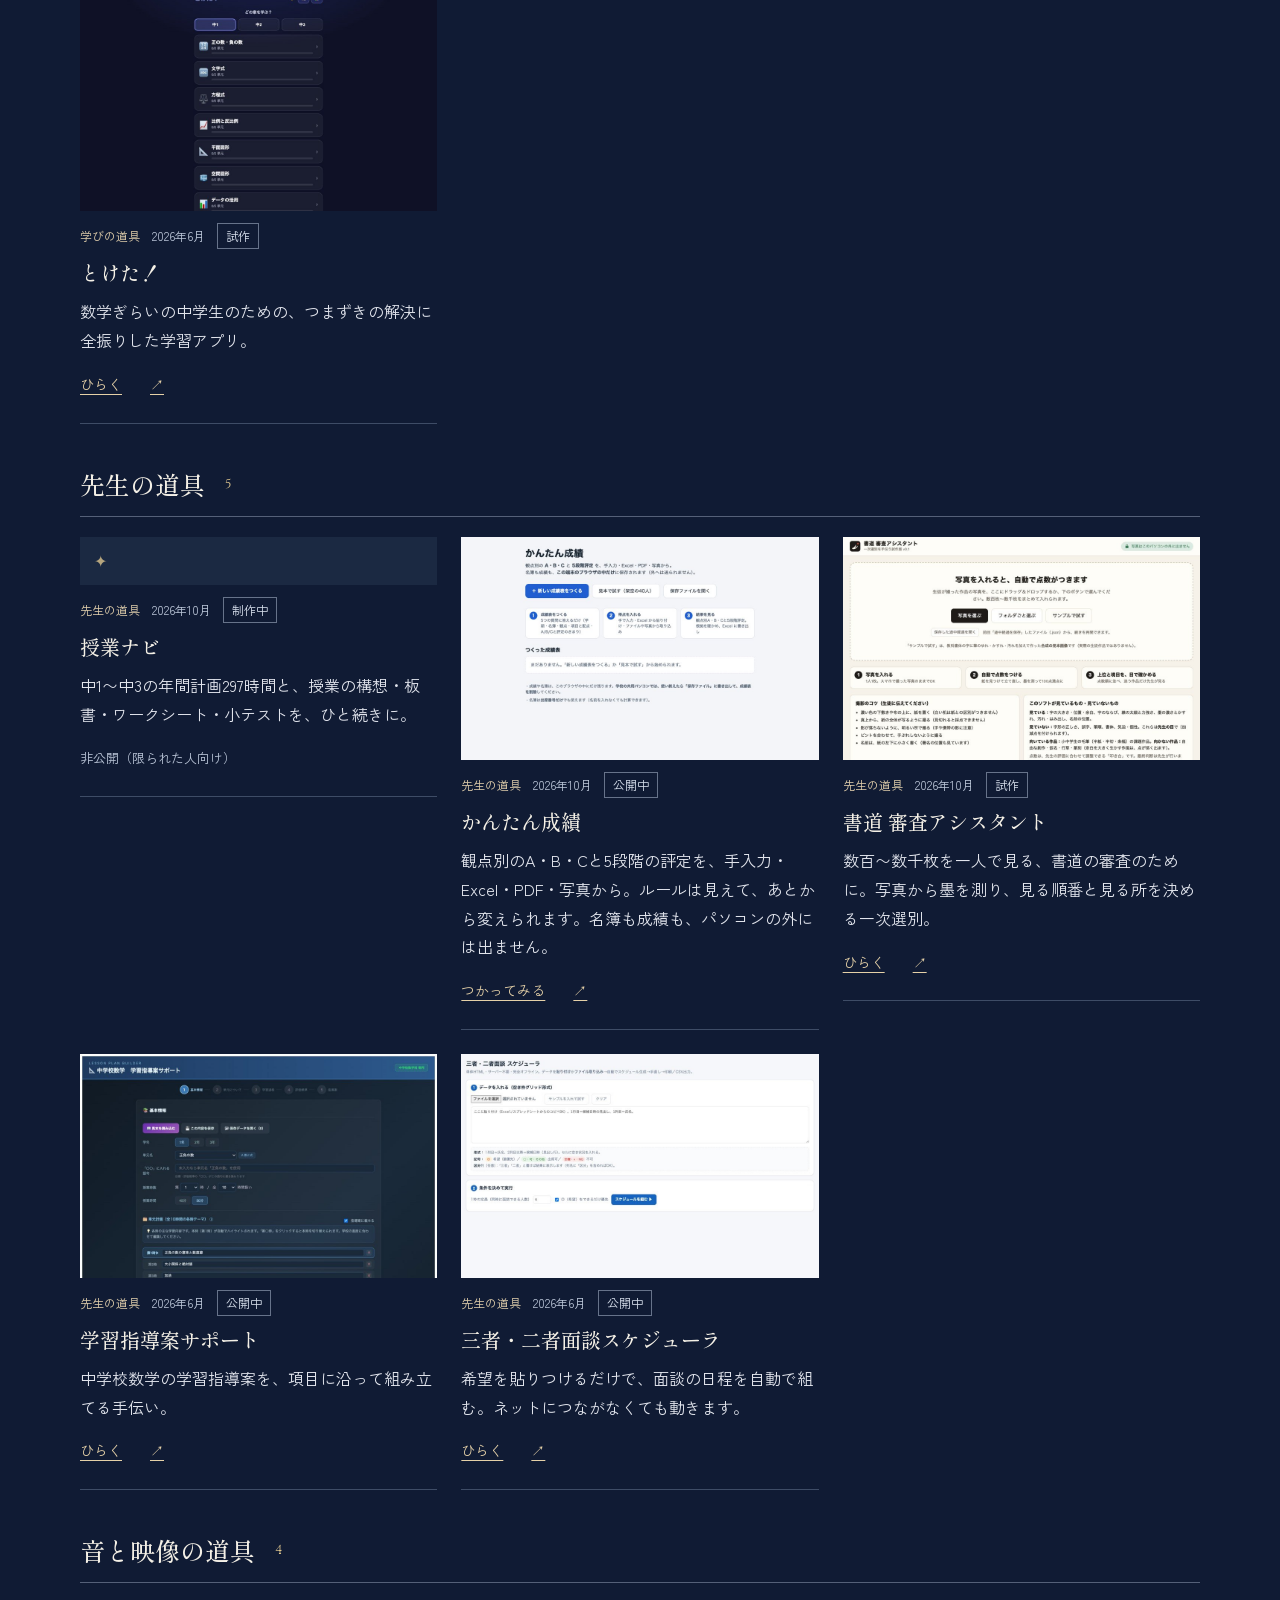
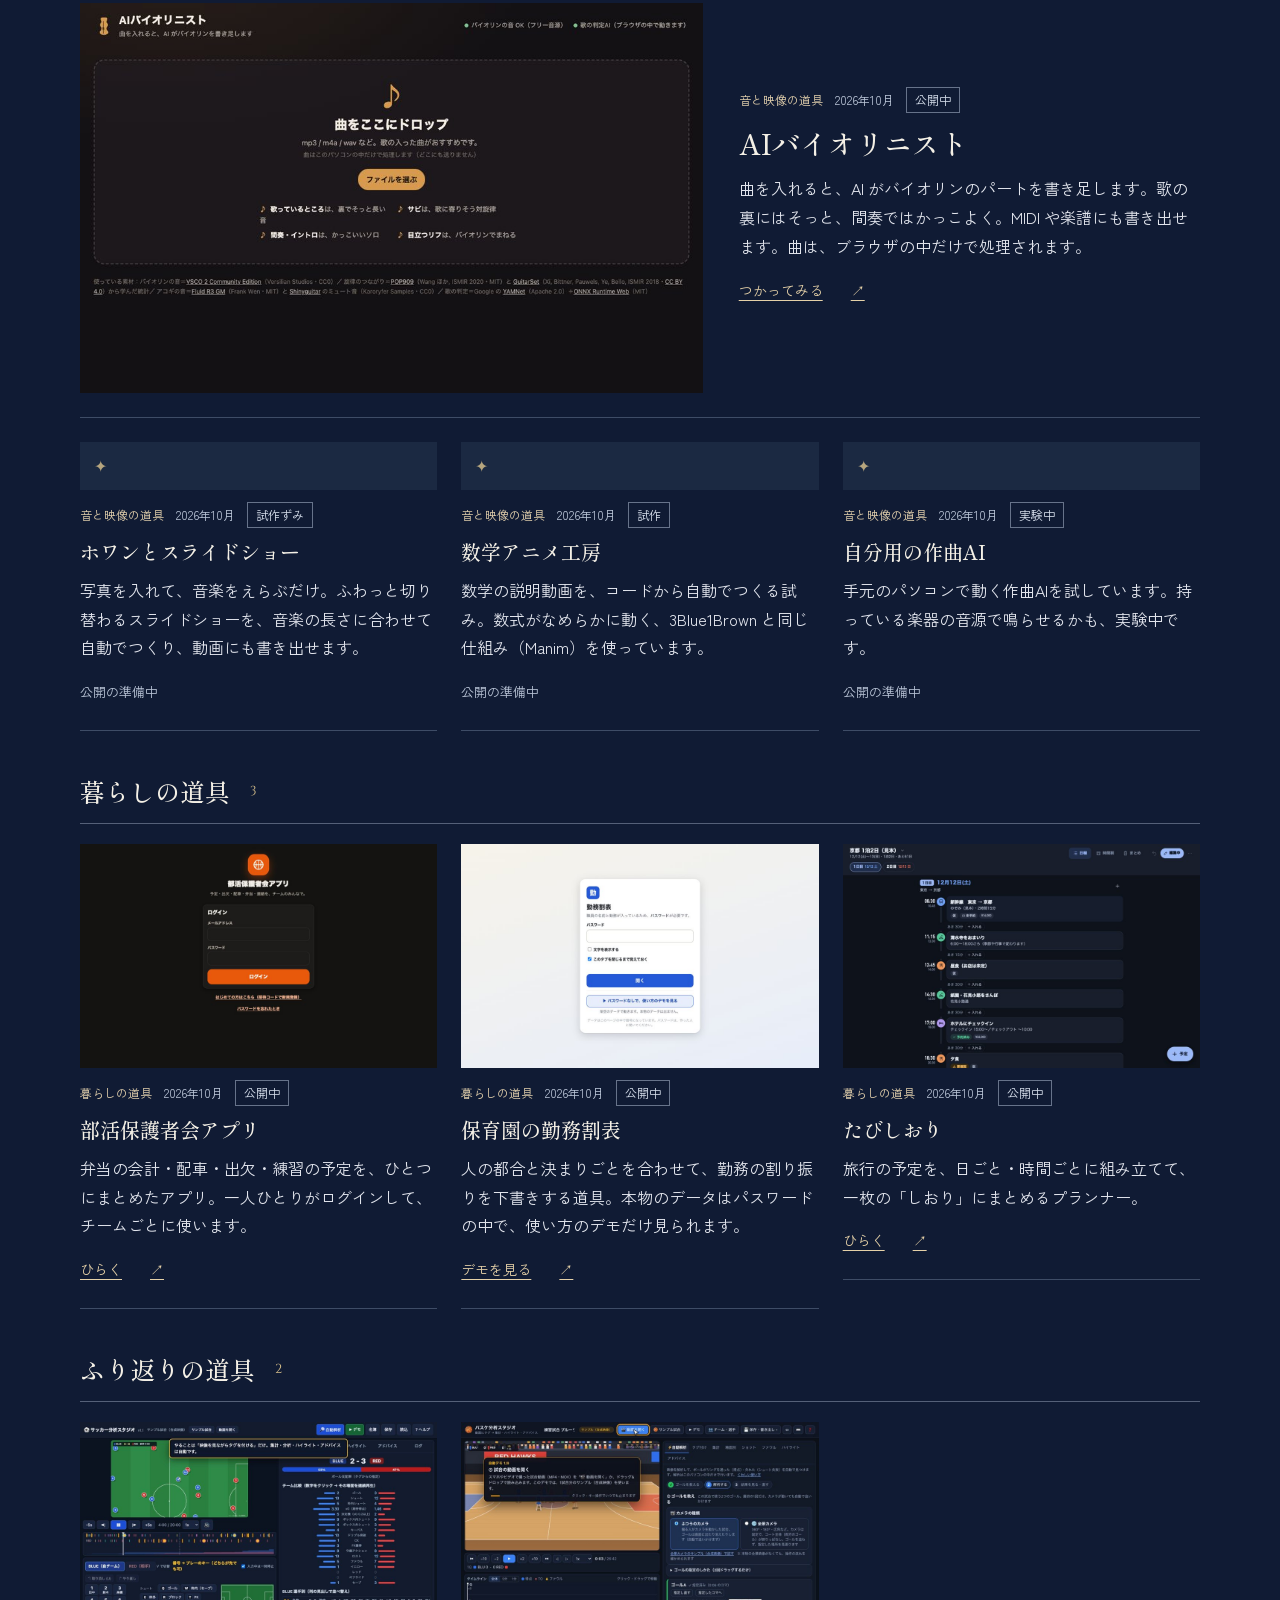
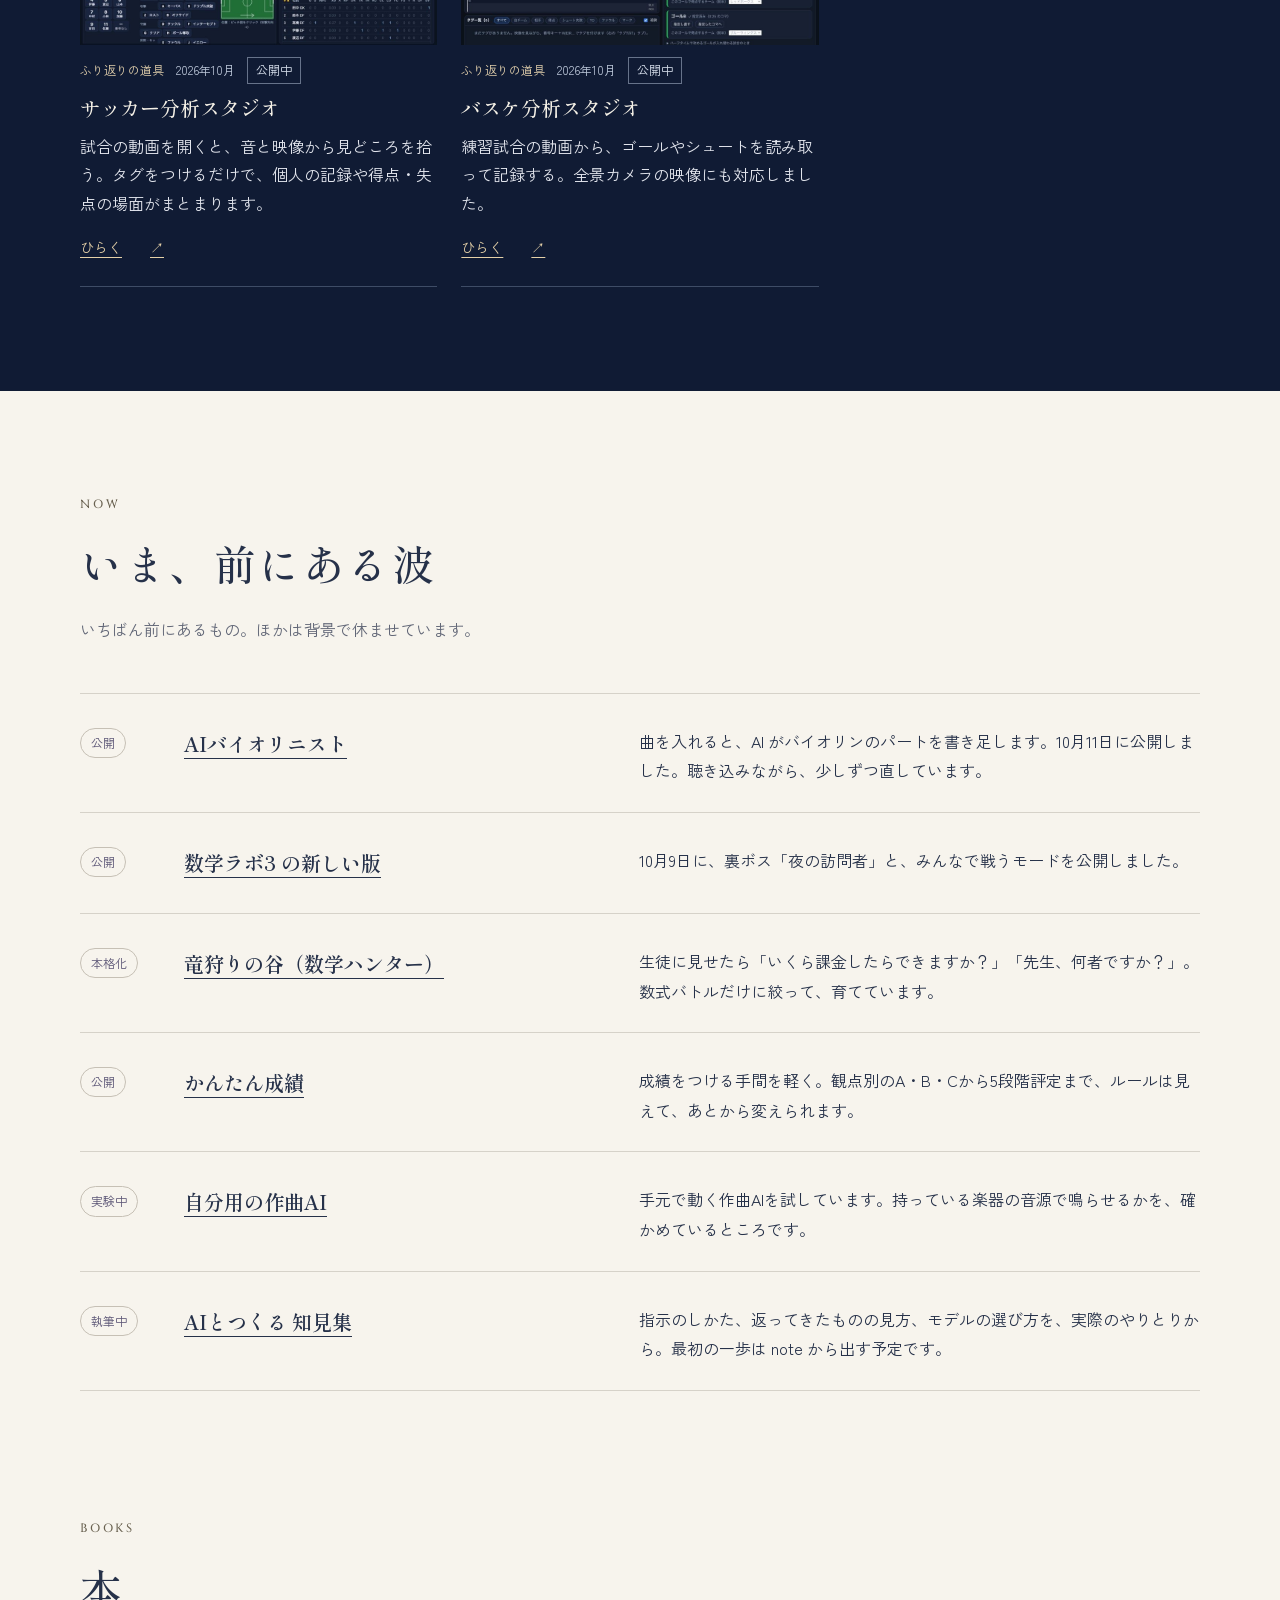
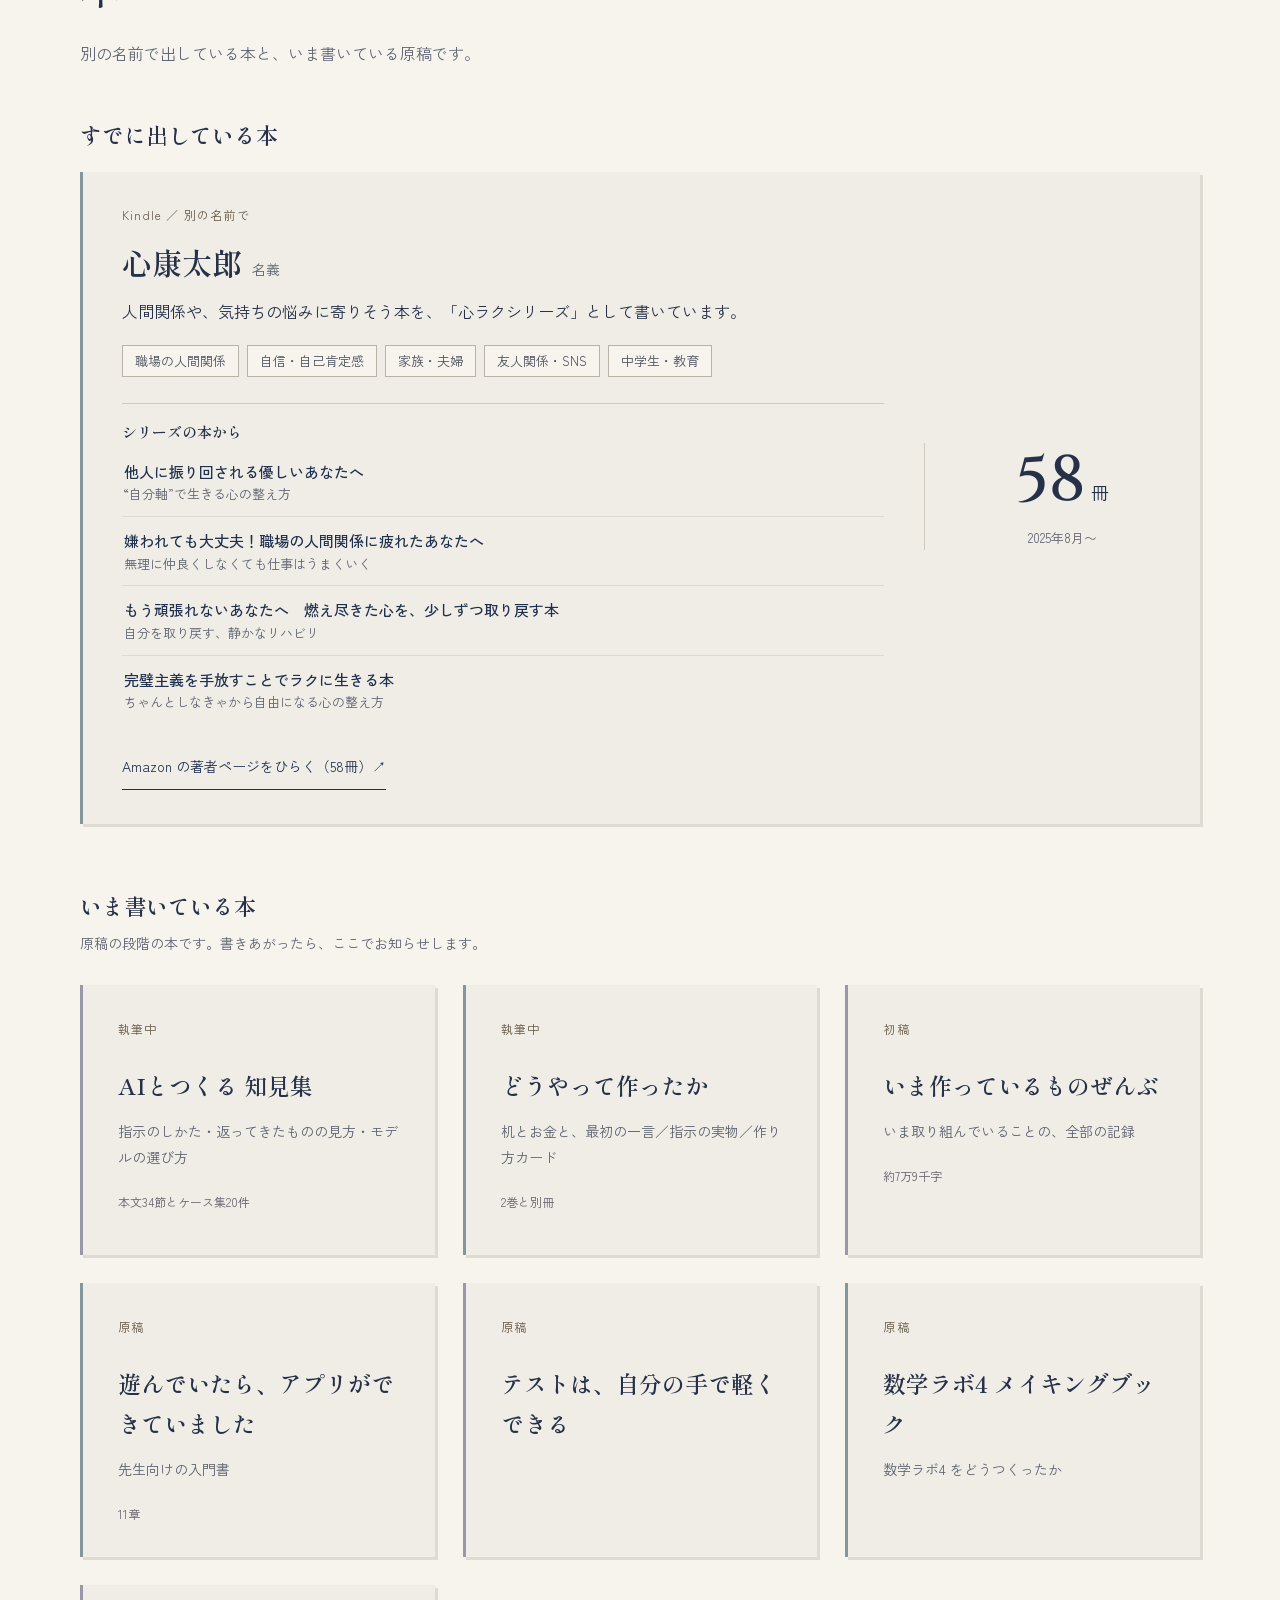
==== commit 12e73904: "新しい取り組みを追加（AIバイオリニスト・かんたん成績ほか）。聴く節・動き・動画のその場再生など、引き込む演出を追加 Co-Authored-By: Claude Sonnet 5.5 <norepl" ====
--- a/index.html
+++ b/index.html
@@ -21,6 +21,7 @@
   <div class="wrap topbar__in">
     <a class="topbar__name" href="#top">kazu</a>
     <nav class="topbar__nav" aria-label="ページの目次">
+      <a href="#listen">聴く</a>
       <a href="#about">わたし</a>
       <a href="#journey">歩み</a>
       <a href="#works">つくったもの</a>
@@ -40,11 +41,62 @@
     <p class="hero__statement"><span class="ph">つくることで、</span><span class="ph">「わかった」を灯す。</span></p>
     <p class="hero__lead">数学の先生をしながら、ゲームや学びの道具、物語や曲をつくっています。教室の困りごとの隣で、手を動かすのが好きです。</p>
     <p class="hero__cta">
-      <a class="btn btn--primary" href="#works">つくってきたもの</a>
-      <a class="btn btn--ghost" href="#journey">歩んできた道</a>
+      <a class="btn btn--primary" href="#listen">まず、音を聴く</a>
+      <a class="btn btn--ghost" href="#works">つくってきたもの</a>
     </p>
-  </div>
-  <p class="hero__updated">2026年10月 更新</p>
+    <ul class="hero__news" aria-label="新しいこと">
+      <li><time class="hero__news-date">10.11</time><a href="#w-ai-violinist">AIバイオリニストを公開しました</a></li>
+      <li><time class="hero__news-date">10.11</time><a href="#w-kantan-seiseki">かんたん成績を公開しました</a></li>
+      <li><time class="hero__news-date">10.09</time><a href="#w-math-labo-third">数学ラボ3 に、裏ボスと「みんなで戦う」が加わりました</a></li>
+    </ul>
+  </div>
+  <a class="hero__cue" href="#listen" aria-label="下へ進む"><span aria-hidden="true"></span></a>
+  <p class="hero__updated">2026年10月12日 更新</p>
+</section>
+
+<section class="sec sec--night listen" id="listen" aria-labelledby="listen-title">
+  <div class="wrap">
+    <header class="sec-head">
+      <p class="kicker">LISTEN</p>
+      <h2 class="sec-title" id="listen-title">まず、音から。</h2>
+      <p class="sec-lead">ゲームの物語の場面のためにつくった曲です（AI の力を借りています）。ボタンを押すと流れます。</p>
+    </header>
+    <ol class="tracks">
+      <li class="track" data-track>
+        <span class="track__no" aria-hidden="true">01</span>
+        <div class="track__body">
+          <h3 class="track__title">窓をたたく白い羽</h3>
+          <p class="track__note">ふしぎで、わくわくする夜空。物語のはじまり。</p>
+          <audio class="track__audio" controls preload="none" src="https://dora9991.github.io/math-labo-third/bgm/story_prologue.m4a">この端末では音を再生できません。</audio>
+        </div>
+      </li>
+      <li class="track" data-track>
+        <span class="track__no" aria-hidden="true">02</span>
+        <div class="track__body">
+          <h3 class="track__title">天文台のひととき</h3>
+          <p class="track__note">あたたかくて、少しユーモラスな、ふだんの時間。</p>
+          <audio class="track__audio" controls preload="none" src="https://dora9991.github.io/math-labo-third/bgm/story_daily.m4a">この端末では音を再生できません。</audio>
+        </div>
+      </li>
+      <li class="track" data-track>
+        <span class="track__no" aria-hidden="true">03</span>
+        <div class="track__body">
+          <h3 class="track__title">オルゴールの記憶</h3>
+          <p class="track__note">なつかしくて、せつない、小さな音。</p>
+          <audio class="track__audio" controls preload="none" src="https://dora9991.github.io/math-labo-third/bgm/story_memory.m4a">この端末では音を再生できません。</audio>
+        </div>
+      </li>
+      <li class="track" data-track>
+        <span class="track__no" aria-hidden="true">04</span>
+        <div class="track__body">
+          <h3 class="track__title">ただいま、の朝</h3>
+          <p class="track__note">あたたかい安堵。物語の、ひとつの終わり。</p>
+          <audio class="track__audio" controls preload="none" src="https://dora9991.github.io/math-labo-third/bgm/story_epilogue_g1.m4a">この端末では音を再生できません。</audio>
+        </div>
+      </li>
+    </ol>
+    <p class="listen__from">数学ラボ3 の物語の場面で、流れています。 <a class="listen__game" href="https://dora9991.github.io/math-labo-third/" target="_blank" rel="noopener">ゲームをあそんでみる<span aria-hidden="true"> ↗</span></a></p>
+  </div>
 </section>
 
 <section class="sec sec--paper about" id="about" aria-labelledby="about-title">
@@ -95,9 +147,9 @@
 <section class="numbers" aria-label="数で見る">
   <div class="wrap">
     <ul class="numbers__list">
-      <li class="numbers__item"><span class="numbers__n">27<small></small></span><span class="numbers__label">公開しているアプリ・教材</span><span class="numbers__note">GitHub Pages（2026年10月）</span></li>
+      <li class="numbers__item"><span class="numbers__n">31<small></small></span><span class="numbers__label">公開しているアプリ・教材</span><span class="numbers__note">GitHub Pages（2026年10月）</span></li>
       <li class="numbers__item"><span class="numbers__n">297<small>時間</small></span><span class="numbers__label">中学3年分の授業の計画</span><span class="numbers__note">授業ナビ（つくっている途中）</span></li>
-      <li class="numbers__item"><span class="numbers__n">約970<small>件</small></span><span class="numbers__label">本のために残した、AIへの指示の原文</span><span class="numbers__note">『どうやって作ったか』の材料</span></li>
+      <li class="numbers__item"><span class="numbers__n">約1,800<small>件</small></span><span class="numbers__label">記録に残っている、AI への指示</span><span class="numbers__note">『知見集』の材料</span></li>
       <li class="numbers__item"><span class="numbers__n">1,530<small>人</small></span><span class="numbers__label">作曲チャンネルの登録者</span><span class="numbers__note">YouTube（いまはお休み中）</span></li>
     </ul>
   </div>
@@ -131,8 +183,9 @@
       <li class="journey__item"><span class="journey__when">2023年 9月</span><h3 class="journey__title">作曲の動画を、投稿しはじめる</h3><p>「だれでも楽しくDTMができるチャンネル」を目指して、パソコンでの作曲を、わかりやすく解説する動画を投稿しはじめました。</p></li>
       <li class="journey__item"><span class="journey__when">2024年 11月</span><h3 class="journey__title">はじめての数学のページ</h3><p>正の数・負の数の問題を、初級・中級・上級からえらんで解く小さなページ。ここが「つくる」の入口になりました。</p></li>
       <li class="journey__item"><span class="journey__when">2025年 8月</span><h3 class="journey__title">別の名前で、本を書きはじめる</h3><p>Kindle で、別の名前の本を書きはじめました。人間関係や気持ちの悩みに寄りそう「心ラクシリーズ」を、一冊ずつ。いまは58冊です。</p></li>
-      <li class="journey__item"><span class="journey__when">2026年 春</span><h3 class="journey__title">つくる速さが変わる</h3><p>AI と組んでつくるようになり、5か月で20を超えるアプリや教材を公開しました。</p></li>
+      <li class="journey__item"><span class="journey__when">2026年 春</span><h3 class="journey__title">つくる速さが変わる</h3><p>AI と組んでつくるようになり、5か月で25を超えるアプリや教材を公開しました。</p></li>
       <li class="journey__item"><span class="journey__when">2026年 秋</span><h3 class="journey__title">「先生、何者ですか？」</h3><p>数式で戦うゲームを見せたら、生徒にそう聞かれました。うれしかった。</p></li>
+      <li class="journey__item"><span class="journey__when">2026年 10月</span><h3 class="journey__title">音楽を、人に渡せる形にする</h3><p>曲を入れると、AI がバイオリンのパートを書き足す「AIバイオリニスト」を公開しました。曲づくりで困っている人に、渡したくて。</p></li>
     </ol>
   </div>
 </section>
@@ -152,10 +205,10 @@
       <p class="sec-lead">点ひとつが、ひとつの作品です。横は時間、縦は「何のためにつくったか」。</p>
     </header>
     <figure class="sky">
-      <div class="sky__scroll"><svg class="sky__svg" viewBox="0 0 1000 432" role="img" aria-labelledby="sky-title sky-desc">
+      <div class="sky__scroll"><svg class="sky__svg" viewBox="0 0 1000 616" role="img" aria-labelledby="sky-title sky-desc">
     <title id="sky-title">つくってきたものの星図</title>
-    <desc id="sky-desc">横は公開した時期（2024年11月から2026年10月）、縦は何のためにつくったか（遊んで学ぶ・学びの道具・先生の道具・ふり返りの道具）。点ひとつが作品で、押すと下の説明に移ります。</desc>
-    <text class="sky__lane" x="16" y="69">遊んで学ぶ</text><line class="sky__rule" x1="128" y1="64" x2="984" y2="64"/><text class="sky__lane" x="16" y="161">学びの道具</text><line class="sky__rule" x1="128" y1="156" x2="984" y2="156"/><text class="sky__lane" x="16" y="253">先生の道具</text><line class="sky__rule" x1="128" y1="248" x2="984" y2="248"/><text class="sky__lane" x="16" y="345">ふり返りの道具</text><line class="sky__rule" x1="128" y1="340" x2="984" y2="340"/><polyline class="sky__line" points="160,64 440,64 781,64 819,64 920,64"/><polyline class="sky__line" points="440,156 560,156 901,156 939,156"/><polyline class="sky__line" points="421,248 459,248 882,248 920,248 958,248"/><polyline class="sky__line" points="901,340 939,340"/><text class="sky__tick" x="160" y="426" text-anchor="middle">2024.11</text><text class="sky__tick" x="225" y="426" text-anchor="middle">12</text><text class="sky__tick" x="320" y="426" text-anchor="middle">2026.5</text><text class="sky__tick" x="440" y="426" text-anchor="middle">6</text><text class="sky__tick" x="560" y="426" text-anchor="middle">7</text><text class="sky__tick" x="680" y="426" text-anchor="middle">8</text><text class="sky__tick" x="800" y="426" text-anchor="middle">9</text><text class="sky__tick" x="920" y="426" text-anchor="middle">10</text><text class="sky__gap" x="272" y="426" text-anchor="middle">⋯</text><line class="sky__break" x1="262" y1="28" x2="282" y2="402"/>
+    <desc id="sky-desc">横は公開した時期（2024年11月から2026年10月）、縦は何のためにつくったか（遊んで学ぶ・学びの道具・先生の道具・音と映像の道具・暮らしの道具・ふり返りの道具）。点ひとつが作品で、押すと下の説明に移ります。</desc>
+    <text class="sky__lane" x="16" y="69">遊んで学ぶ</text><line class="sky__rule" x1="128" y1="64" x2="984" y2="64"/><text class="sky__lane" x="16" y="161">学びの道具</text><line class="sky__rule" x1="128" y1="156" x2="984" y2="156"/><text class="sky__lane" x="16" y="253">先生の道具</text><line class="sky__rule" x1="128" y1="248" x2="984" y2="248"/><text class="sky__lane" x="16" y="345">音と映像の道具</text><line class="sky__rule" x1="128" y1="340" x2="984" y2="340"/><text class="sky__lane" x="16" y="437">暮らしの道具</text><line class="sky__rule" x1="128" y1="432" x2="984" y2="432"/><text class="sky__lane" x="16" y="529">ふり返りの道具</text><line class="sky__rule" x1="128" y1="524" x2="984" y2="524"/><polyline class="sky__line" points="160,64 440,64 781,64 819,64 920,64"/><polyline class="sky__line" points="440,156 560,156 901,156 939,156"/><polyline class="sky__line" points="421,248 459,248 882,248 920,248 958,248"/><polyline class="sky__line" points="863,340 901,340 939,340 977,340"/><polyline class="sky__line" points="882,432 920,432 958,432"/><polyline class="sky__line" points="901,524 939,524"/><text class="sky__tick" x="160" y="610" text-anchor="middle">2024.11</text><text class="sky__tick" x="225" y="610" text-anchor="middle">12</text><text class="sky__tick" x="320" y="610" text-anchor="middle">2026.5</text><text class="sky__tick" x="440" y="610" text-anchor="middle">6</text><text class="sky__tick" x="560" y="610" text-anchor="middle">7</text><text class="sky__tick" x="680" y="610" text-anchor="middle">8</text><text class="sky__tick" x="800" y="610" text-anchor="middle">9</text><text class="sky__tick" x="920" y="610" text-anchor="middle">10</text><text class="sky__gap" x="272" y="610" text-anchor="middle">⋯</text><line class="sky__break" x1="262" y1="28" x2="282" y2="586"/>
     <a class="sky__item has-label" href="#w-dora-math" aria-label="はじめての数学のページ（2024年11月）">
       <title>はじめての数学のページ（2024年11月）</title>
       <circle class="sky__hit" cx="160" cy="64" r="22"/>
@@ -240,12 +293,12 @@
       <circle class="sky__star" cx="882" cy="248" r="4.5"/>
       <text class="sky__label" x="882" y="233" text-anchor="middle">授業ナビ</text>
     </a>
-<a class="sky__item" href="#w-kinmu" aria-label="保育園の勤務割表（2026年10月）">
-      <title>保育園の勤務割表（2026年10月）</title>
+<a class="sky__item" href="#w-kantan-seiseki" aria-label="かんたん成績（2026年10月）">
+      <title>かんたん成績（2026年10月）</title>
       <circle class="sky__hit" cx="920" cy="248" r="22"/>
       <circle class="sky__glow" cx="920" cy="248" r="11"/>
       <circle class="sky__star" cx="920" cy="248" r="4.5"/>
-      <text class="sky__label" x="920" y="273" text-anchor="middle">保育園の勤務割表</text>
+      <text class="sky__label" x="920" y="273" text-anchor="middle">かんたん成績</text>
     </a>
 <a class="sky__item" href="#w-shodo" aria-label="書道 審査アシスタント（2026年10月）">
       <title>書道 審査アシスタント（2026年10月）</title>
@@ -254,21 +307,71 @@
       <circle class="sky__star" cx="958" cy="248" r="4.5"/>
       <text class="sky__label" x="958" y="233" text-anchor="middle">書道 審査アシスタント</text>
     </a>
-<a class="sky__item" href="#w-soccer" aria-label="サッカー分析スタジオ（2026年10月）">
-      <title>サッカー分析スタジオ（2026年10月）</title>
+<a class="sky__item is-star has-label" href="#w-ai-violinist" aria-label="AIバイオリニスト（2026年10月）">
+      <title>AIバイオリニスト（2026年10月）</title>
+      <circle class="sky__hit" cx="863" cy="340" r="22"/>
+      <circle class="sky__glow" cx="863" cy="340" r="16"/>
+      <circle class="sky__star" cx="863" cy="340" r="7"/>
+      <text class="sky__label" x="863" y="325" text-anchor="middle">AIバイオリニスト</text>
+    </a>
+<a class="sky__item" href="#w-slideshow" aria-label="ホワンとスライドショー（2026年10月）">
+      <title>ホワンとスライドショー（2026年10月）</title>
       <circle class="sky__hit" cx="901" cy="340" r="22"/>
       <circle class="sky__glow" cx="901" cy="340" r="11"/>
       <circle class="sky__star" cx="901" cy="340" r="4.5"/>
-      <text class="sky__label" x="901" y="325" text-anchor="middle">サッカー分析スタジオ</text>
-    </a>
-<a class="sky__item" href="#w-basketball" aria-label="バスケ分析スタジオ（2026年10月）">
-      <title>バスケ分析スタジオ（2026年10月）</title>
+      <text class="sky__label" x="901" y="365" text-anchor="middle">ホワンとスライドショー</text>
+    </a>
+<a class="sky__item" href="#w-manim-kobo" aria-label="数学アニメ工房（2026年10月）">
+      <title>数学アニメ工房（2026年10月）</title>
       <circle class="sky__hit" cx="939" cy="340" r="22"/>
       <circle class="sky__glow" cx="939" cy="340" r="11"/>
       <circle class="sky__star" cx="939" cy="340" r="4.5"/>
-      <text class="sky__label" x="939" y="365" text-anchor="middle">バスケ分析スタジオ</text>
+      <text class="sky__label" x="939" y="325" text-anchor="middle">数学アニメ工房</text>
+    </a>
+<a class="sky__item" href="#w-my-composer-ai" aria-label="自分用の作曲AI（2026年10月）">
+      <title>自分用の作曲AI（2026年10月）</title>
+      <circle class="sky__hit" cx="977" cy="340" r="22"/>
+      <circle class="sky__glow" cx="977" cy="340" r="11"/>
+      <circle class="sky__star" cx="977" cy="340" r="4.5"/>
+      <text class="sky__label" x="977" y="365" text-anchor="middle">自分用の作曲AI</text>
+    </a>
+<a class="sky__item" href="#w-hogosha" aria-label="部活保護者会アプリ（2026年10月）">
+      <title>部活保護者会アプリ（2026年10月）</title>
+      <circle class="sky__hit" cx="882" cy="432" r="22"/>
+      <circle class="sky__glow" cx="882" cy="432" r="11"/>
+      <circle class="sky__star" cx="882" cy="432" r="4.5"/>
+      <text class="sky__label" x="882" y="417" text-anchor="middle">部活保護者会アプリ</text>
+    </a>
+<a class="sky__item" href="#w-kinmu" aria-label="保育園の勤務割表（2026年10月）">
+      <title>保育園の勤務割表（2026年10月）</title>
+      <circle class="sky__hit" cx="920" cy="432" r="22"/>
+      <circle class="sky__glow" cx="920" cy="432" r="11"/>
+      <circle class="sky__star" cx="920" cy="432" r="4.5"/>
+      <text class="sky__label" x="920" y="457" text-anchor="middle">保育園の勤務割表</text>
+    </a>
+<a class="sky__item" href="#w-tabi-shiori" aria-label="たびしおり（2026年10月）">
+      <title>たびしおり（2026年10月）</title>
+      <circle class="sky__hit" cx="958" cy="432" r="22"/>
+      <circle class="sky__glow" cx="958" cy="432" r="11"/>
+      <circle class="sky__star" cx="958" cy="432" r="4.5"/>
+      <text class="sky__label" x="958" y="417" text-anchor="middle">たびしおり</text>
+    </a>
+<a class="sky__item" href="#w-soccer" aria-label="サッカー分析スタジオ（2026年10月）">
+      <title>サッカー分析スタジオ（2026年10月）</title>
+      <circle class="sky__hit" cx="901" cy="524" r="22"/>
+      <circle class="sky__glow" cx="901" cy="524" r="11"/>
+      <circle class="sky__star" cx="901" cy="524" r="4.5"/>
+      <text class="sky__label" x="901" y="509" text-anchor="middle">サッカー分析スタジオ</text>
+    </a>
+<a class="sky__item" href="#w-basketball" aria-label="バスケ分析スタジオ（2026年10月）">
+      <title>バスケ分析スタジオ（2026年10月）</title>
+      <circle class="sky__hit" cx="939" cy="524" r="22"/>
+      <circle class="sky__glow" cx="939" cy="524" r="11"/>
+      <circle class="sky__star" cx="939" cy="524" r="4.5"/>
+      <text class="sky__label" x="939" y="549" text-anchor="middle">バスケ分析スタジオ</text>
     </a>
   </svg></div>
+      <nav class="lanechips" aria-label="区分へ移動"><a href="#lane-play">遊んで学ぶ<span>5</span></a><a href="#lane-learn">学びの道具<span>4</span></a><a href="#lane-teacher">先生の道具<span>5</span></a><a href="#lane-media">音と映像の道具<span>4</span></a><a href="#lane-life">暮らしの道具<span>3</span></a><a href="#lane-sports">ふり返りの道具<span>2</span></a></nav>
       <figcaption class="sky__caption">大きな点は、いまいちばん力を入れているもの。点を押すと、その作品の説明へ移ります。</figcaption>
     </figure>
     <div class="lane" id="lane-play">
@@ -381,17 +484,17 @@
           <h3 class="work__title">授業ナビ</h3>
           <p class="work__sum">中1〜中3の年間計画297時間と、授業の構想・板書・ワークシート・小テストを、ひと続きに。</p>
           
-          <p class="work__cta"><span class="work__private">公開の準備中</span></p>
-        </div>
-      </article>
-      <article class="work" id="w-kinmu">
-        <div class="work__shot work__shot--gen" aria-hidden="true"><span>✦</span></div>
-        <div class="work__body">
-          <p class="work__meta"><span class="work__lane">先生の道具</span><time datetime="2026-10">2026年10月</time><span class="stage">試作</span></p>
-          <h3 class="work__title">保育園の勤務割表</h3>
-          <p class="work__sum">人の都合と決まりごとを合わせて、勤務の割り振りを下書きする道具。</p>
-          
-          <p class="work__cta"><span class="work__private">公開の準備中</span></p>
+          <p class="work__cta"><span class="work__private">非公開（限られた人向け）</span></p>
+        </div>
+      </article>
+      <article class="work" id="w-kantan-seiseki">
+        <a class="work__shot" href="https://dora9991.github.io/kantan-seiseki/" target="_blank" rel="noopener" tabindex="-1" aria-hidden="true"><img src="assets/works/kantan-seiseki.jpg" alt="" width="960" height="600" loading="lazy"></a>
+        <div class="work__body">
+          <p class="work__meta"><span class="work__lane">先生の道具</span><time datetime="2026-10">2026年10月</time><span class="stage">公開中</span></p>
+          <h3 class="work__title">かんたん成績</h3>
+          <p class="work__sum">観点別のA・B・Cと5段階の評定を、手入力・Excel・PDF・写真から。ルールは見えて、あとから変えられます。名簿も成績も、パソコンの外には出ません。</p>
+          
+          <p class="work__cta"><a class="work__link" href="https://dora9991.github.io/kantan-seiseki/" target="_blank" rel="noopener">つかってみる<span aria-hidden="true"> ↗</span></a></p>
         </div>
       </article>
       <article class="work" id="w-shodo">
@@ -422,6 +525,86 @@
           <p class="work__sum">希望を貼りつけるだけで、面談の日程を自動で組む。ネットにつながなくても動きます。</p>
           
           <p class="work__cta"><a class="work__link" href="https://dora9991.github.io/mendan-scheduler/" target="_blank" rel="noopener">ひらく<span aria-hidden="true"> ↗</span></a></p>
+        </div>
+      </article>
+      </div>
+    </div>
+    <div class="lane" id="lane-media">
+      <h3 class="lane__title">音と映像の道具<span class="lane__n">4</span></h3>
+      <div class="works__grid">
+      <article class="work work--star" id="w-ai-violinist">
+        <a class="work__shot" href="https://dora9991.github.io/ai-violinist/" target="_blank" rel="noopener" tabindex="-1" aria-hidden="true"><img src="assets/works/ai-violinist.jpg" alt="" width="960" height="600" loading="lazy"></a>
+        <div class="work__body">
+          <p class="work__meta"><span class="work__lane">音と映像の道具</span><time datetime="2026-10">2026年10月</time><span class="stage">公開中</span></p>
+          <h3 class="work__title">AIバイオリニスト</h3>
+          <p class="work__sum">曲を入れると、AI がバイオリンのパートを書き足します。歌の裏にはそっと、間奏ではかっこよく。MIDI や楽譜にも書き出せます。曲は、ブラウザの中だけで処理されます。</p>
+          
+          <p class="work__cta"><a class="work__link" href="https://dora9991.github.io/ai-violinist/" target="_blank" rel="noopener">つかってみる<span aria-hidden="true"> ↗</span></a></p>
+        </div>
+      </article>
+      <article class="work" id="w-slideshow">
+        <div class="work__shot work__shot--gen" aria-hidden="true"><span>✦</span></div>
+        <div class="work__body">
+          <p class="work__meta"><span class="work__lane">音と映像の道具</span><time datetime="2026-10">2026年10月</time><span class="stage">試作ずみ</span></p>
+          <h3 class="work__title">ホワンとスライドショー</h3>
+          <p class="work__sum">写真を入れて、音楽をえらぶだけ。ふわっと切り替わるスライドショーを、音楽の長さに合わせて自動でつくり、動画にも書き出せます。</p>
+          
+          <p class="work__cta"><span class="work__private">公開の準備中</span></p>
+        </div>
+      </article>
+      <article class="work" id="w-manim-kobo">
+        <div class="work__shot work__shot--gen" aria-hidden="true"><span>✦</span></div>
+        <div class="work__body">
+          <p class="work__meta"><span class="work__lane">音と映像の道具</span><time datetime="2026-10">2026年10月</time><span class="stage">試作</span></p>
+          <h3 class="work__title">数学アニメ工房</h3>
+          <p class="work__sum">数学の説明動画を、コードから自動でつくる試み。数式がなめらかに動く、3Blue1Brown と同じ仕組み（Manim）を使っています。</p>
+          
+          <p class="work__cta"><span class="work__private">公開の準備中</span></p>
+        </div>
+      </article>
+      <article class="work" id="w-my-composer-ai">
+        <div class="work__shot work__shot--gen" aria-hidden="true"><span>✦</span></div>
+        <div class="work__body">
+          <p class="work__meta"><span class="work__lane">音と映像の道具</span><time datetime="2026-10">2026年10月</time><span class="stage">実験中</span></p>
+          <h3 class="work__title">自分用の作曲AI</h3>
+          <p class="work__sum">手元のパソコンで動く作曲AIを試しています。持っている楽器の音源で鳴らせるかも、実験中です。</p>
+          
+          <p class="work__cta"><span class="work__private">公開の準備中</span></p>
+        </div>
+      </article>
+      </div>
+    </div>
+    <div class="lane" id="lane-life">
+      <h3 class="lane__title">暮らしの道具<span class="lane__n">3</span></h3>
+      <div class="works__grid">
+      <article class="work" id="w-hogosha">
+        <a class="work__shot" href="https://dora9991.github.io/hogosha-app/" target="_blank" rel="noopener" tabindex="-1" aria-hidden="true"><img src="assets/works/hogosha-app.jpg" alt="" width="960" height="600" loading="lazy"></a>
+        <div class="work__body">
+          <p class="work__meta"><span class="work__lane">暮らしの道具</span><time datetime="2026-10">2026年10月</time><span class="stage">公開中</span></p>
+          <h3 class="work__title">部活保護者会アプリ</h3>
+          <p class="work__sum">弁当の会計・配車・出欠・練習の予定を、ひとつにまとめたアプリ。一人ひとりがログインして、チームごとに使います。</p>
+          
+          <p class="work__cta"><a class="work__link" href="https://dora9991.github.io/hogosha-app/" target="_blank" rel="noopener">ひらく<span aria-hidden="true"> ↗</span></a></p>
+        </div>
+      </article>
+      <article class="work" id="w-kinmu">
+        <a class="work__shot" href="https://dora9991.github.io/kinmu-hyo-web/" target="_blank" rel="noopener" tabindex="-1" aria-hidden="true"><img src="assets/works/kinmu-hyo-web.jpg" alt="" width="960" height="600" loading="lazy"></a>
+        <div class="work__body">
+          <p class="work__meta"><span class="work__lane">暮らしの道具</span><time datetime="2026-10">2026年10月</time><span class="stage">公開中</span></p>
+          <h3 class="work__title">保育園の勤務割表</h3>
+          <p class="work__sum">人の都合と決まりごとを合わせて、勤務の割り振りを下書きする道具。本物のデータはパスワードの中で、使い方のデモだけ見られます。</p>
+          
+          <p class="work__cta"><a class="work__link" href="https://dora9991.github.io/kinmu-hyo-web/" target="_blank" rel="noopener">デモを見る<span aria-hidden="true"> ↗</span></a></p>
+        </div>
+      </article>
+      <article class="work" id="w-tabi-shiori">
+        <a class="work__shot" href="https://dora9991.github.io/tabi-shiori-app/" target="_blank" rel="noopener" tabindex="-1" aria-hidden="true"><img src="assets/works/tabi-shiori-app.jpg" alt="" width="960" height="600" loading="lazy"></a>
+        <div class="work__body">
+          <p class="work__meta"><span class="work__lane">暮らしの道具</span><time datetime="2026-10">2026年10月</time><span class="stage">公開中</span></p>
+          <h3 class="work__title">たびしおり</h3>
+          <p class="work__sum">旅行の予定を、日ごと・時間ごとに組み立てて、一枚の「しおり」にまとめるプランナー。</p>
+          
+          <p class="work__cta"><a class="work__link" href="https://dora9991.github.io/tabi-shiori-app/" target="_blank" rel="noopener">ひらく<span aria-hidden="true"> ↗</span></a></p>
         </div>
       </article>
       </div>
@@ -462,11 +645,12 @@
       <p class="sec-lead">いちばん前にあるもの。ほかは背景で休ませています。</p>
     </header>
     <ol class="now__list">
+      <li class="now__item"><span class="tag">公開</span><h3 class="now__title"><a href="#w-ai-violinist">AIバイオリニスト</a></h3><p>曲を入れると、AI がバイオリンのパートを書き足します。10月11日に公開しました。聴き込みながら、少しずつ直しています。</p></li>
       <li class="now__item"><span class="tag">公開</span><h3 class="now__title"><a href="#w-math-labo-third">数学ラボ3 の新しい版</a></h3><p>10月9日に、裏ボス「夜の訪問者」と、みんなで戦うモードを公開しました。</p></li>
       <li class="now__item"><span class="tag">本格化</span><h3 class="now__title"><a href="#w-math-hunter">竜狩りの谷（数学ハンター）</a></h3><p>生徒に見せたら「いくら課金したらできますか？」「先生、何者ですか？」。数式バトルだけに絞って、育てています。</p></li>
-      <li class="now__item"><span class="tag">制作中</span><h3 class="now__title"><a href="#w-ho-ponta">ホー先生とポンタ</a></h3><p>答えをえらぶ → ポンタが反応する → 先生が解説する。受け身にならない授業の形をさがしています。</p></li>
-      <li class="now__item"><span class="tag">制作中</span><h3 class="now__title"><a href="#w-jugyo-navi">授業ナビ</a></h3><p>中学3年分、297時間。年間の計画から一時間の板書まで、ひと続きでたどれるように。</p></li>
-      <li class="now__item"><span class="tag">執筆中</span><h3 class="now__title"><a href="#books">本『どうやって作ったか』</a></h3><p>パソコンの環境、かかったお金、AI への指示の原文まで。記録そのままで書いています。</p></li>
+      <li class="now__item"><span class="tag">公開</span><h3 class="now__title"><a href="#w-kantan-seiseki">かんたん成績</a></h3><p>成績をつける手間を軽く。観点別のA・B・Cから5段階評定まで、ルールは見えて、あとから変えられます。</p></li>
+      <li class="now__item"><span class="tag">実験中</span><h3 class="now__title"><a href="#w-my-composer-ai">自分用の作曲AI</a></h3><p>手元で動く作曲AIを試しています。持っている楽器の音源で鳴らせるかを、確かめているところです。</p></li>
+      <li class="now__item"><span class="tag">執筆中</span><h3 class="now__title"><a href="#books">AIとつくる 知見集</a></h3><p>指示のしかた、返ってきたものの見方、モデルの選び方を、実際のやりとりから。最初の一歩は note から出す予定です。</p></li>
     </ol>
   </div>
 </section>
@@ -498,12 +682,13 @@
     <h3 class="sub-title sub-title--drafts">いま書いている本</h3>
     <p class="sub-lead">原稿の段階の本です。書きあがったら、ここでお知らせします。</p>
     <ul class="shelf">
-      <li class="book" style="--i:0"><span class="book__status">執筆中</span><h3 class="book__title">どうやって作ったか</h3><p class="book__sub">机とお金と、最初の一言／指示の実物／作り方カード</p><p class="book__note">2巻と別冊</p></li>
-      <li class="book" style="--i:1"><span class="book__status">初稿</span><h3 class="book__title">いま作っているものぜんぶ</h3><p class="book__sub">いま取り組んでいることの、全部の記録</p><p class="book__note">約7万9千字</p></li>
-      <li class="book" style="--i:2"><span class="book__status">原稿</span><h3 class="book__title">遊んでいたら、アプリができていました</h3><p class="book__sub">先生向けの入門書</p><p class="book__note">11章</p></li>
-      <li class="book" style="--i:3"><span class="book__status">原稿</span><h3 class="book__title">テストは、自分の手で軽くできる</h3></li>
-      <li class="book" style="--i:4"><span class="book__status">原稿</span><h3 class="book__title">数学ラボ4 メイキングブック</h3><p class="book__sub">数学ラボ4 をどうつくったか</p></li>
-      <li class="book" style="--i:5"><span class="book__status">原稿</span><h3 class="book__title">AIエージェント仕事革命</h3></li>
+      <li class="book" style="--i:0"><span class="book__status">執筆中</span><h3 class="book__title">AIとつくる 知見集</h3><p class="book__sub">指示のしかた・返ってきたものの見方・モデルの選び方</p><p class="book__note">本文34節とケース集20件</p></li>
+      <li class="book" style="--i:1"><span class="book__status">執筆中</span><h3 class="book__title">どうやって作ったか</h3><p class="book__sub">机とお金と、最初の一言／指示の実物／作り方カード</p><p class="book__note">2巻と別冊</p></li>
+      <li class="book" style="--i:2"><span class="book__status">初稿</span><h3 class="book__title">いま作っているものぜんぶ</h3><p class="book__sub">いま取り組んでいることの、全部の記録</p><p class="book__note">約7万9千字</p></li>
+      <li class="book" style="--i:3"><span class="book__status">原稿</span><h3 class="book__title">遊んでいたら、アプリができていました</h3><p class="book__sub">先生向けの入門書</p><p class="book__note">11章</p></li>
+      <li class="book" style="--i:4"><span class="book__status">原稿</span><h3 class="book__title">テストは、自分の手で軽くできる</h3></li>
+      <li class="book" style="--i:5"><span class="book__status">原稿</span><h3 class="book__title">数学ラボ4 メイキングブック</h3><p class="book__sub">数学ラボ4 をどうつくったか</p></li>
+      <li class="book" style="--i:6"><span class="book__status">原稿</span><h3 class="book__title">AIエージェント仕事革命</h3></li>
     </ul>
   </div>
 </section>
@@ -523,9 +708,16 @@
       <p class="channel__tag">YouTube</p>
       <h3 class="channel__title">Alhan&#39;s DTM Room【アルの作曲部屋】</h3>
       <p class="channel__text">「だれでも楽しくDTM（パソコンでの作曲）ができるチャンネル」を目指して、2023年9月に動画を投稿しはじめました。作曲のしかたを、わかりやすく解説しています。動画は51本、登録してくれている人は1,530人です。いまはお休み中です。</p>
+      <div class="yt" data-yt="DQvjvNPfRmg">
+        <a class="yt__btn" href="https://www.youtube.com/watch?v=DQvjvNPfRmg" target="_blank" rel="noopener" aria-label="動画を再生する：【作曲の仕方】ケルト音楽の作り方をわかりやすく解説">
+          <img class="yt__thumb" src="assets/yt-celtic.jpg" alt="" width="480" height="360" loading="lazy">
+          <span class="yt__play" aria-hidden="true"></span>
+          <span class="yt__cap"><span class="yt__title">【作曲の仕方】ケルト音楽の作り方をわかりやすく解説</span><span class="yt__views">2.1万回視聴</span></span>
+        </a>
+      </div>
       <div class="channel__videos">
         <h4 class="channel__videos-title">よく見られている動画</h4>
-        <ul><li><a href="https://www.youtube.com/watch?v=DQvjvNPfRmg" target="_blank" rel="noopener"><span class="channel__v-title">【作曲の仕方】ケルト音楽の作り方をわかりやすく解説</span><span class="channel__v-views">2.1万回視聴</span></a></li><li><a href="https://www.youtube.com/watch?v=4fvT-_dpV1M" target="_blank" rel="noopener"><span class="channel__v-title">【初心者必見！】かっこいいメロディを作る方法を解説</span><span class="channel__v-views">1.2万回視聴</span></a></li><li><a href="https://www.youtube.com/watch?v=h_R8k6T7pzo" target="_blank" rel="noopener"><span class="channel__v-title">【作業画面大公開】フュージョン・Jazz Funk系の曲の作り方</span><span class="channel__v-views">7,883回視聴</span></a></li></ul>
+        <ul><li><a href="https://www.youtube.com/watch?v=4fvT-_dpV1M" target="_blank" rel="noopener"><span class="channel__v-title">【初心者必見！】かっこいいメロディを作る方法を解説</span><span class="channel__v-views">1.2万回視聴</span></a></li><li><a href="https://www.youtube.com/watch?v=h_R8k6T7pzo" target="_blank" rel="noopener"><span class="channel__v-title">【作業画面大公開】フュージョン・Jazz Funk系の曲の作り方</span><span class="channel__v-views">7,883回視聴</span></a></li></ul>
         <p class="channel__asof">登録者数・再生数は 2026年10月10日 時点</p>
       </div>
       <p class="channel__cta"><a class="channel__link" href="https://www.youtube.com/@alhan9" target="_blank" rel="noopener">チャンネルをひらく<span aria-hidden="true"> ↗</span></a></p>
@@ -557,7 +749,7 @@
   <div class="wrap narrow closing__in">
     <h2 class="closing__title" id="closing-title"><span class="ph">ただいま、</span><span class="ph">の朝。</span></h2>
     <p>つくったものが、だれかの手にわたって、使われて、直されていく。そこまでが「つくる」だと思っています。</p>
-    <ul class="closing__links"><li><a class="btn" href="https://dora9991.github.io/math-labo-third/" target="_blank" rel="noopener">数学ラボ3 をあそぶ<span aria-hidden="true"> ↗</span></a></li><li><a class="btn" href="https://github.com/dora9991" target="_blank" rel="noopener">つくったもののコード（GitHub）<span aria-hidden="true"> ↗</span></a></li></ul>
+    <ul class="closing__links"><li><a class="btn" href="https://dora9991.github.io/math-labo-third/" target="_blank" rel="noopener">数学ラボ3 をあそぶ<span aria-hidden="true"> ↗</span></a></li><li><a class="btn" href="https://dora9991.github.io/ai-violinist/" target="_blank" rel="noopener">AIバイオリニストをつかう<span aria-hidden="true"> ↗</span></a></li><li><a class="btn" href="https://github.com/dora9991" target="_blank" rel="noopener">つくったもののコード（GitHub）<span aria-hidden="true"> ↗</span></a></li></ul>
   </div>
 </section>
 </main>
--- a/style.css
+++ b/style.css
@@ -341,3 +341,143 @@
 .pub__picks a:hover .pub__pick-title { text-decoration: underline; }
 .pub__pick-title { display: block; font-size: 15px; font-weight: 500; line-height: 1.7; }
 .pub__pick-sub { display: block; font-size: 13px; color: #5e6270; line-height: 1.6; }
+
+/* 第2版 — 夜の入口から、音、紙、朝へ。 */
+:root { --bar-height: 77px; }
+html { scroll-padding-top: calc(var(--bar-height) + 24px); }
+button,input { font: inherit; }
+button:focus-visible,input:focus-visible { outline: 2px solid var(--gold); outline-offset: 4px; }
+.hero__in { padding-block: 54px 100px; }
+.hero__name { font-size: clamp(76px,8vw,108px); margin-block: 12px 22px; }
+.hero__news { max-width: 490px; margin-top: 28px; padding-top: 12px; border-top: 1px solid #ddc58e40; }
+.hero__news li { display: grid; grid-template-columns: 46px minmax(0,1fr); gap: 12px; align-items: baseline; }
+.hero__news-date { color: var(--gold); font-size: 12px; font-variant-numeric: tabular-nums; }
+.hero__news a { display: block; min-height: 44px; padding-block: 9px; font-size: 13px; line-height: 1.8; text-decoration-color: #c5ccdb66; color: #dce2ed; }
+.hero__news a:hover { color: #fff1cd; }
+.hero__cue { position: absolute; bottom: 20px; left: calc(50% - 24px); width: 48px; height: 48px; display: grid; place-items: center; }
+.hero__cue span { width: 10px; height: 10px; border-right: 1px solid var(--gold); border-bottom: 1px solid var(--gold); transform: rotate(45deg); }
+.hero__art::before,.hero__art::after { content: ''; position: absolute; z-index: 1; width: 2px; height: 2px; border-radius: 50%; background: #fff1d4; left: 24%; top: 19%; box-shadow: 110px 65px #e7d9b7,290px -28px #e7d9b7,410px 132px #e7d9b7,530px 24px #e7d9b7; pointer-events: none; }
+.hero__art::after { left: 12%; top: 38%; box-shadow: 154px -122px #d2e9f5,328px 30px #d2e9f5,470px -92px #d2e9f5; }
+.listen { position: relative; padding-bottom: 128px; background: linear-gradient(160deg,#101b34 25%,#172640); }
+.listen .kicker { color: var(--gold); }
+.listen .sec-lead { color: #c5ccdb; }
+.listen > .wrap { max-width: 960px; }
+.tracks { border-top: 1px solid #ddc58e55; }
+.track { --played: 0; display: grid; grid-template-columns: 28px minmax(0,1fr); gap: 20px; padding: 26px 16px; border-bottom: 1px solid #8b9bb43d; transition: background-color 350ms; }
+.has-player .track { grid-template-columns: 28px 64px minmax(0,1fr); }
+.track__no { font: 500 12px/1.8 var(--roman); color: #bdc8da; padding-top: 21px; }
+.track__body { min-width: 0; }
+.track__title { font: 500 23px/1.6 var(--serif); color: var(--light); }
+.track__note { color: #c5ccdb; margin-top: 6px; }
+.track__btn { width: 64px; height: 64px; border-radius: 50%; border: 1px solid #ddc58eb3; background: #ddc58e09; color: var(--gold); cursor: pointer; display: grid; place-items: center; transition: background-color 250ms,box-shadow 250ms; }
+.track__btn:hover,.track__btn:focus-visible { background: #ddc58e22; box-shadow: 0 0 0 5px #ddc58e0b; }
+.track__icon,.yt__play::after { display: block; width: 0; height: 0; border-top: 7px solid transparent; border-bottom: 7px solid transparent; border-left: 11px solid currentColor; margin-left: 3px; }
+.is-playing { background: #c1d4ef0a; }
+.is-playing .track__icon { width: 12px; height: 16px; border: 0; border-inline: 4px solid currentColor; margin: 0; }
+.track__seek { -webkit-appearance: none; appearance: none; display: inline-block; vertical-align: middle; width: calc(100% - 112px); height: 44px; margin: 8px 16px 0 0; background: transparent; cursor: pointer; }
+.track__seek::-webkit-slider-runnable-track { height: 2px; background: linear-gradient(to right,#ebd19a calc(var(--played)*100%),#53617a calc(var(--played)*100%)); }
+.track__seek::-moz-range-track { height: 2px; background: linear-gradient(to right,#ebd19a calc(var(--played)*100%),#53617a calc(var(--played)*100%)); }
+.track__seek::-webkit-slider-thumb { -webkit-appearance: none; width: 12px; height: 12px; border-radius: 50%; margin-top: -5px; background: #edd8a9; border: 2px solid #172640; box-shadow: 0 0 0 1px #ddc58e88; }
+.track__seek::-moz-range-thumb { width: 10px; height: 10px; border-radius: 50%; background: #edd8a9; border: 2px solid #172640; }
+.track__time { display: inline-block; vertical-align: middle; margin-top: 8px; font-size: 12px; font-variant-numeric: tabular-nums; color: #c5ccdb; }
+.track__audio { width: 100%; margin-top: 16px; }
+.has-player .track__audio { display: none; }
+.track__error { color: #f2d8b2; font-size: 13px; margin-top: 8px; }
+.listen__from { color: #c5ccdb; font-size: 13px; margin-top: 28px; }
+.listen__game { display: inline-flex; align-items: center; min-height: 44px; margin-left: 12px; color: var(--gold); }
+.listen::after { content: ''; position: absolute; inset: auto 0 0; height: 42px; background: url('assets/art/tide.svg') center bottom / 100% 100% no-repeat; pointer-events: none; }
+.sky { display: contents; }
+.sky__scroll { margin: 16px 0 20px; }
+.sky__caption { margin: 16px 0 36px; }
+.lanechips { display: flex; flex-wrap: wrap; gap: 8px; padding-block: 12px; }
+.lanechips a { display: inline-flex; align-items: center; gap: 12px; min-height: 44px; padding: 8px 16px; border: 1px solid #596781; border-radius: 24px; color: #e0e5ef; font-size: 13px; text-decoration: none; white-space: nowrap; }
+.lanechips span { color: var(--gold); font: 500 12px var(--roman); }
+.lanechips a:hover,.lanechips a:focus-visible { background: #ddc58e18; border-color: var(--gold); }
+.work__shot img { transition: transform 450ms ease; }
+.work { transition: box-shadow 350ms; }
+.work:hover,.work:focus-within { box-shadow: 0 12px 24px -16px #0009; }
+.work:hover .work__shot img,.work:focus-within .work__shot img { transform: scale(1.03); }
+.now .tag { display: inline-flex; justify-content: center; margin-top: 8px; padding: 3px 10px; border: 1px solid #c6c0b5; border-radius: 20px; width: fit-content; }
+.yt { margin-top: 28px; max-width: 760px; }
+.yt__btn { position: relative; display: block; background: var(--night); color: var(--light); text-decoration: none; overflow: hidden; }
+.yt__thumb { width: 100%; aspect-ratio: 16/9; object-fit: cover; }
+.yt__play { position: absolute; top: calc((100% - 82px)/2); left: 50%; transform: translate(-50%,-50%); display: grid; place-items: center; width: 64px; height: 64px; background: #101b34e8; color: #edd8a9; border: 1px solid #ddc58e; border-radius: 50%; box-shadow: 0 4px 24px #0006; }
+.yt__play::after { content: ''; }
+.yt__btn:hover .yt__play { background: #24334d; }
+.yt__cap { display: flex; min-height: 82px; flex-direction: column; justify-content: center; gap: 4px; padding: 14px 22px; }
+.yt__title { font: 500 18px/1.7 var(--serif); }
+.yt__views { font-size: 12px; color: #c5ccdb; }
+.yt__frame { display: block; width: 100%; aspect-ratio: 16/9; border: 0; }
+.read-progress { position: fixed; top: 0; left: 0; z-index: 30; height: 3px; width: 100%; pointer-events: none; background: linear-gradient(90deg,#7996bb,#ddc58e 55%,#f4e8d3); transform: scaleX(var(--read,0)); transform-origin: left; }
+.journey__list { position: relative; }
+.journey__list::before { content: ''; position: absolute; top: 0; bottom: 0; left: -1px; width: 2px; background: #8a7049; transform: scaleY(var(--journey,1)); transform-origin: top; }
+.journey__item.is-passed::before { background: #8a7049; box-shadow: 0 0 0 5px #eaeaf0,0 0 0 6px #bda77f; }
+@media (prefers-reduced-motion: no-preference) {
+  .hero__art img { animation: night-drift 32s ease-in-out infinite alternate; }
+  .hero__art::before { animation: starlight 9s ease-in-out infinite alternate; }
+  .hero__art::after { animation: starlight 13s -6s ease-in-out infinite alternate-reverse; }
+  .hero__in > * { animation: arrive 650ms both; }
+  .hero__name { animation-delay: 150ms; }
+  .hero__statement { animation-delay: 330ms; }
+  .hero__lead { animation-delay: 510ms; }
+  .hero__cta { animation-delay: 690ms; }
+  .hero__news { animation-delay: 870ms; }
+  .hero__cue span { animation: cue 3.6s ease-in-out infinite; }
+  .is-playing .track__btn { animation: playing 3.8s ease-in-out infinite; }
+  html.js .reveal { transition: opacity 450ms ease,transform 450ms ease; }
+  html.js .reveal.is-waiting { opacity: 0; transform: translateY(12px); }
+  html.js .reveal:focus-within { opacity: 1; transform: none; }
+  .sky__line.is-drawn { animation: draw-line 1.8s ease-out both; }
+  .sky__item.is-star .sky__glow { animation: starlight 7s ease-in-out infinite alternate; }
+  .sky__item.is-star:nth-of-type(2n) .sky__glow { animation-delay: -3s; }
+}
+@keyframes arrive { from { opacity: 0; transform: translateY(12px); } to { opacity: 1; transform: none; } }
+@keyframes night-drift { from { transform: scale(1); } to { transform: scale(1.06) translate(-.6%,.4%); } }
+@keyframes starlight { from { opacity: .25; } to { opacity: .85; } }
+@keyframes cue { 50% { transform: translateY(5px) rotate(45deg); } }
+@keyframes playing { 50% { box-shadow: 0 0 0 7px #ddc58e0c; } }
+@keyframes draw-line { from { stroke-dashoffset: var(--line-length); } to { stroke-dashoffset: 0; } }
+@media (max-width: 1000px) {
+  .sky::before { content: none; }
+  .sky__scroll::before { content: '← 横にスワイプして見る →'; display: block; position: sticky; left: 0; color: #c5ccdb; font-size: 12px; padding-bottom: 8px; }
+}
+@media (max-width: 760px) {
+  :root { --bar-height: 98px; }
+  .topbar__in { display: block; padding-top: 6px; }
+  .topbar__name { display: inline-flex; align-items: center; font-size: 24px; }
+  .topbar__nav { overflow-x: auto; flex-wrap: nowrap; justify-content: flex-start; gap: 20px; padding: 0 24px 3px 0; -webkit-mask-image: linear-gradient(to right,#000 calc(100% - 20px),transparent); mask-image: linear-gradient(to right,#000 calc(100% - 20px),transparent); }
+  .topbar__nav a { flex: 0 0 auto; white-space: nowrap; font-size: 13px; }
+  .lanechips { position: sticky; top: var(--bar-height); z-index: 5; flex-wrap: nowrap; overflow-x: auto; background: #101b34f7; border-bottom: 1px solid #53617a; margin-inline: -10px; padding-inline: 10px; }
+  .lane,.work { scroll-margin-top: 80px; }
+  .channel { margin-top: 40px; }
+}
+@media (max-width: 600px) {
+  .hero__in { padding-block: 235px 96px; }
+  .hero__art { height: 420px; }
+  .hero::after { background: linear-gradient(0deg,#101b34 0%,#101b34 48%,#101b34c9 65%,transparent 90%); }
+  .hero__cue { left: 14px; bottom: 14px; }
+  .hero__news { margin-top: 24px; }
+  .hero__news li { gap: 6px; }
+  .hero__news a { font-size: 13px; }
+  .listen { padding-bottom: 92px; }
+  .track,.has-player .track { grid-template-columns: 52px minmax(0,1fr); gap: 14px; padding: 24px 0; position: relative; }
+  .track__no { grid-column: 1; grid-row: 1; padding: 0; text-align: center; align-self: start; }
+  .track__btn { grid-column: 1; grid-row: 1; margin-top: 30px; width: 52px; height: 52px; }
+  .track__body { grid-column: 2; grid-row: 1; }
+  .track__title { font-size: 20px; }
+  .track__seek { width: 100%; margin: 8px 0 0; }
+  .track__time { display: block; margin-top: -2px; text-align: right; }
+  .listen__game { margin-left: 0; }
+  .yt__cap { padding: 14px 16px; }
+  .yt__title { font-size: 16px; }
+}
+@media (prefers-reduced-motion: reduce) {
+  .read-progress { display: none; }
+  html.js .reveal.is-waiting { opacity: 1; transform: none; }
+  .journey__list::before { transform: none; }
+  .work:hover .work__shot img,.work:focus-within .work__shot img { transform: none; }
+}
+@media print {
+  html.js .reveal.is-waiting { opacity: 1; transform: none; }
+  .read-progress { display: none; }
+}
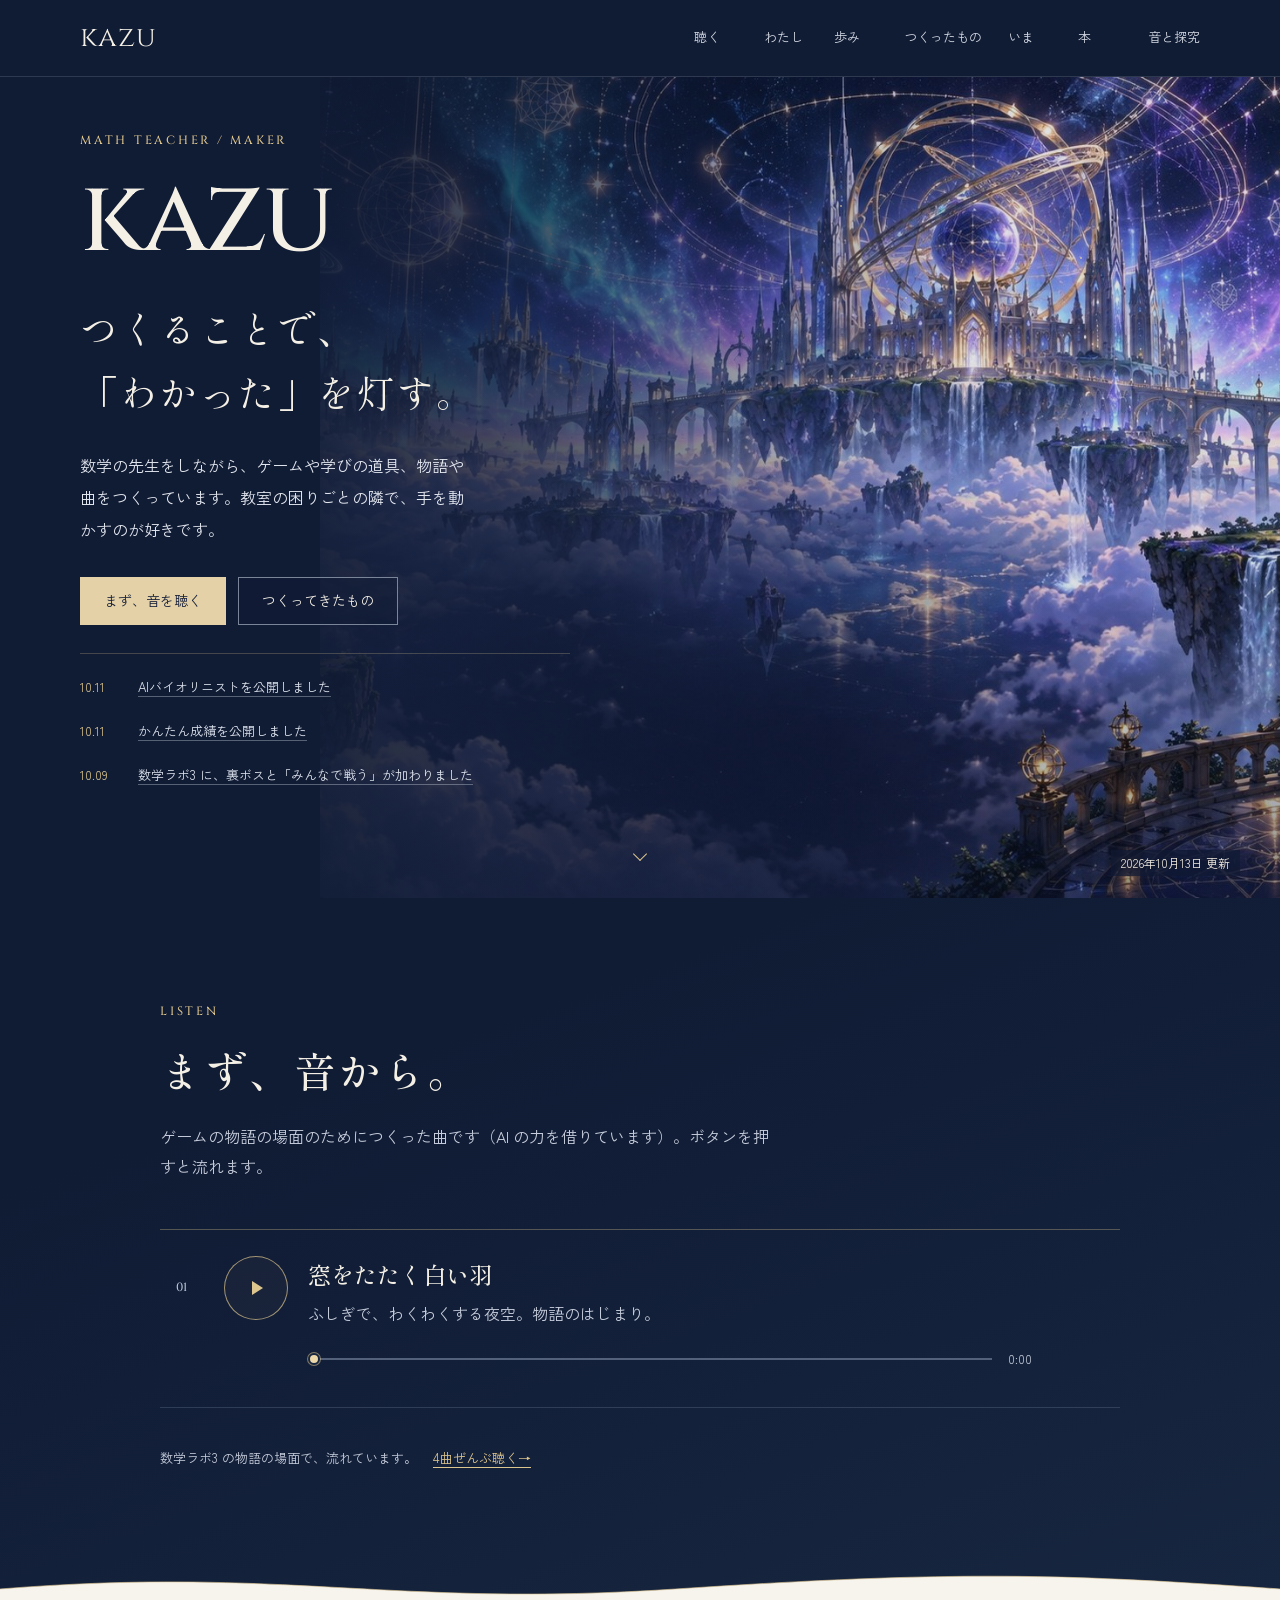
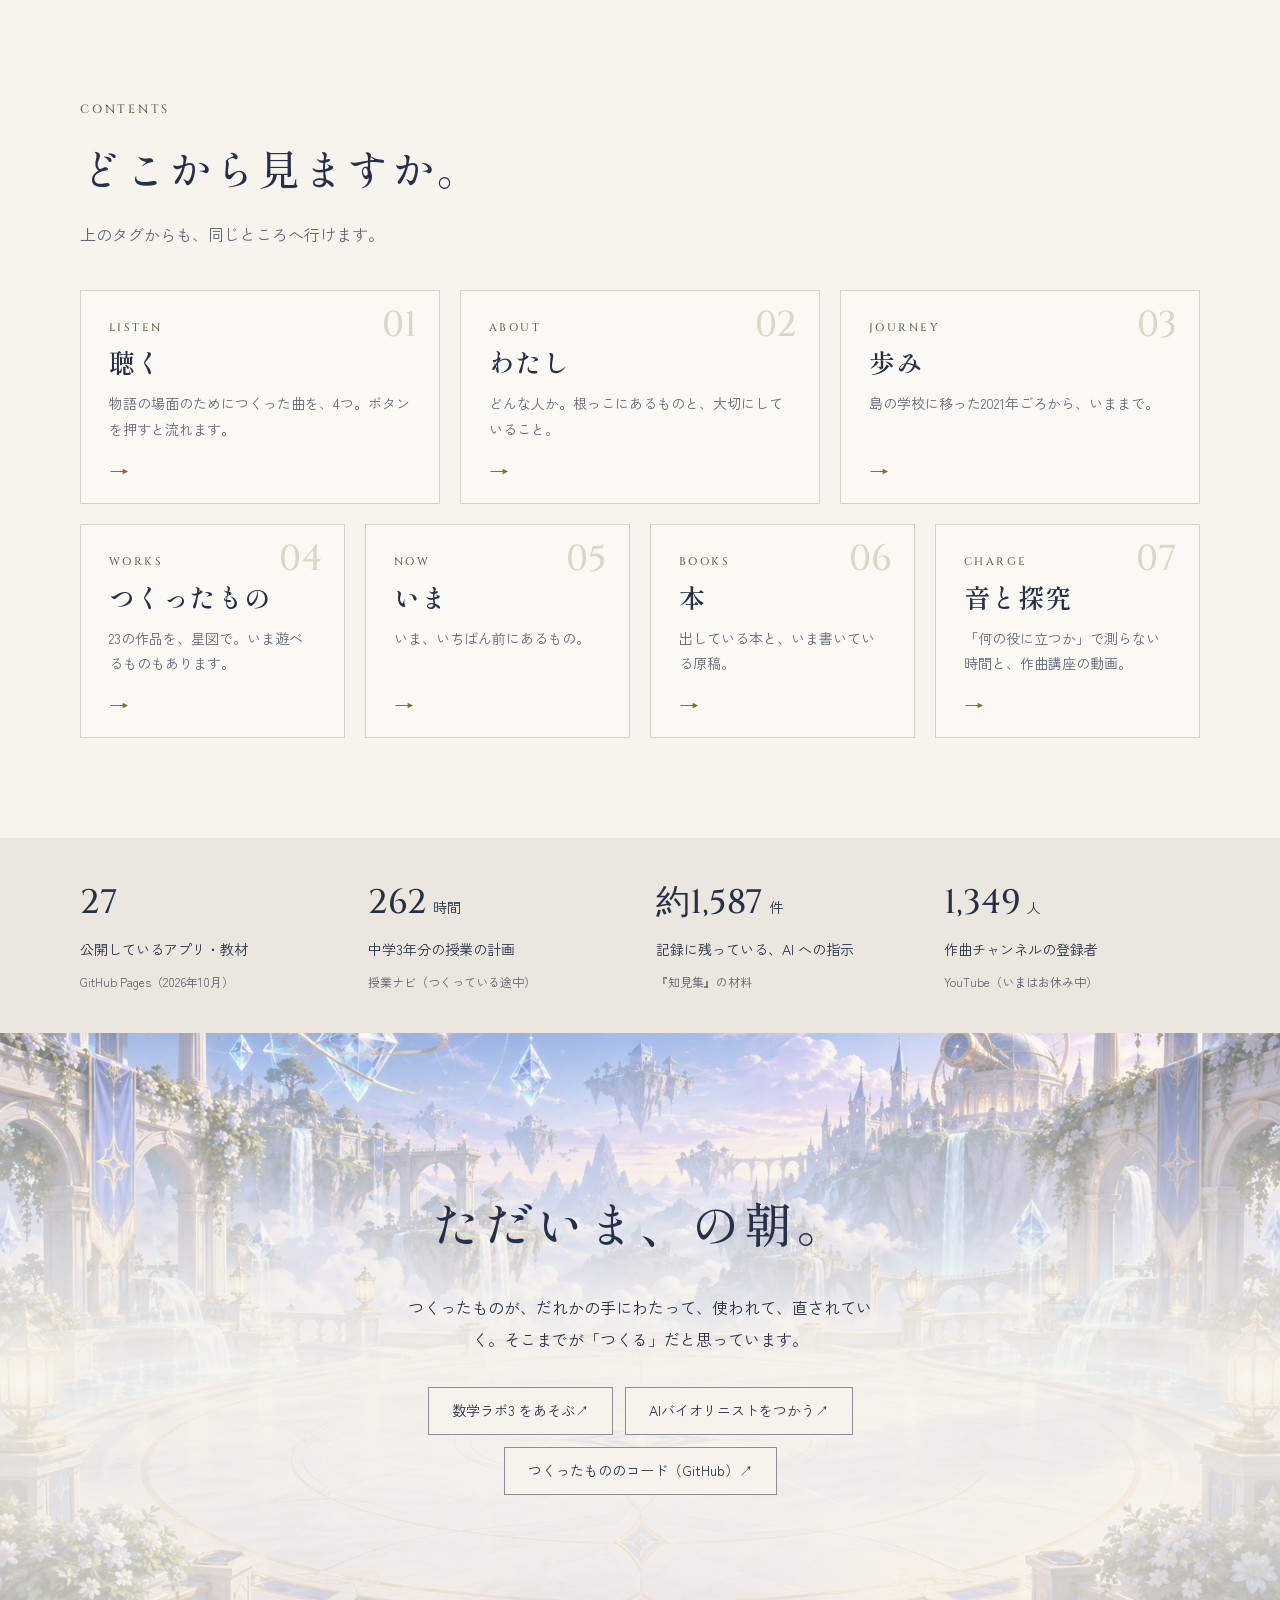
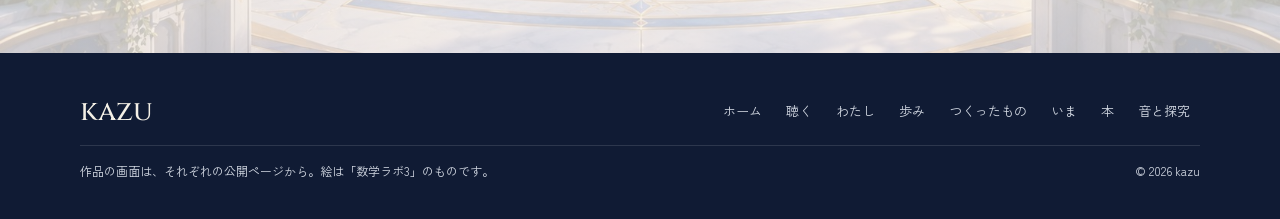
==== commit a79c15eb: "上のタグごとに別のページへ（聴く・わたし・歩み・つくったもの・いま・本・音と探究）。ホームに入口カード、各ページに前へ／次へ。古い#リンクは新しいページへ送る Co-Authored-By: Clau" ====
--- a/index.html
+++ b/index.html
@@ -15,19 +15,19 @@
 <link rel="stylesheet" href="style.css">
 <script src="script.js" defer></script>
 </head>
-<body>
+<body data-page="home">
 <a class="skip" href="#main">本文へ移動</a>
 <header class="topbar">
   <div class="wrap topbar__in">
-    <a class="topbar__name" href="#top">kazu</a>
-    <nav class="topbar__nav" aria-label="ページの目次">
-      <a href="#listen">聴く</a>
-      <a href="#about">わたし</a>
-      <a href="#journey">歩み</a>
-      <a href="#works">つくったもの</a>
-      <a href="#now">いま</a>
-      <a href="#books">本</a>
-      <a href="#charge">音と探究</a>
+    <a class="topbar__name" href="index.html" aria-current="page">kazu</a>
+    <nav class="topbar__nav" aria-label="ページの切りかえ">
+      <a href="listen.html">聴く</a>
+      <a href="about.html">わたし</a>
+      <a href="journey.html">歩み</a>
+      <a href="works.html">つくったもの</a>
+      <a href="now.html">いま</a>
+      <a href="books.html">本</a>
+      <a href="charge.html">音と探究</a>
     </nav>
   </div>
 </header>
@@ -41,17 +41,17 @@
     <p class="hero__statement"><span class="ph">つくることで、</span><span class="ph">「わかった」を灯す。</span></p>
     <p class="hero__lead">数学の先生をしながら、ゲームや学びの道具、物語や曲をつくっています。教室の困りごとの隣で、手を動かすのが好きです。</p>
     <p class="hero__cta">
-      <a class="btn btn--primary" href="#listen">まず、音を聴く</a>
-      <a class="btn btn--ghost" href="#works">つくってきたもの</a>
+      <a class="btn btn--primary" href="listen.html">まず、音を聴く</a>
+      <a class="btn btn--ghost" href="works.html">つくってきたもの</a>
     </p>
     <ul class="hero__news" aria-label="新しいこと">
-      <li><time class="hero__news-date">10.11</time><a href="#w-ai-violinist">AIバイオリニストを公開しました</a></li>
-      <li><time class="hero__news-date">10.11</time><a href="#w-kantan-seiseki">かんたん成績を公開しました</a></li>
-      <li><time class="hero__news-date">10.09</time><a href="#w-math-labo-third">数学ラボ3 に、裏ボスと「みんなで戦う」が加わりました</a></li>
+      <li><time class="hero__news-date">10.11</time><a href="works.html#w-ai-violinist">AIバイオリニストを公開しました</a></li>
+      <li><time class="hero__news-date">10.11</time><a href="works.html#w-kantan-seiseki">かんたん成績を公開しました</a></li>
+      <li><time class="hero__news-date">10.09</time><a href="works.html#w-math-labo-third">数学ラボ3 に、裏ボスと「みんなで戦う」が加わりました</a></li>
     </ul>
   </div>
   <a class="hero__cue" href="#listen" aria-label="下へ進む"><span aria-hidden="true"></span></a>
-  <p class="hero__updated">2026年10月12日 更新</p>
+  <p class="hero__updated">2026年10月13日 更新</p>
 </section>
 
 <section class="sec sec--night listen" id="listen" aria-labelledby="listen-title">
@@ -70,76 +70,68 @@
           <audio class="track__audio" controls preload="none" src="https://dora9991.github.io/math-labo-third/bgm/story_prologue.m4a">この端末では音を再生できません。</audio>
         </div>
       </li>
-      <li class="track" data-track>
-        <span class="track__no" aria-hidden="true">02</span>
-        <div class="track__body">
-          <h3 class="track__title">天文台のひととき</h3>
-          <p class="track__note">あたたかくて、少しユーモラスな、ふだんの時間。</p>
-          <audio class="track__audio" controls preload="none" src="https://dora9991.github.io/math-labo-third/bgm/story_daily.m4a">この端末では音を再生できません。</audio>
-        </div>
-      </li>
-      <li class="track" data-track>
-        <span class="track__no" aria-hidden="true">03</span>
-        <div class="track__body">
-          <h3 class="track__title">オルゴールの記憶</h3>
-          <p class="track__note">なつかしくて、せつない、小さな音。</p>
-          <audio class="track__audio" controls preload="none" src="https://dora9991.github.io/math-labo-third/bgm/story_memory.m4a">この端末では音を再生できません。</audio>
-        </div>
-      </li>
-      <li class="track" data-track>
-        <span class="track__no" aria-hidden="true">04</span>
-        <div class="track__body">
-          <h3 class="track__title">ただいま、の朝</h3>
-          <p class="track__note">あたたかい安堵。物語の、ひとつの終わり。</p>
-          <audio class="track__audio" controls preload="none" src="https://dora9991.github.io/math-labo-third/bgm/story_epilogue_g1.m4a">この端末では音を再生できません。</audio>
-        </div>
-      </li>
     </ol>
-    <p class="listen__from">数学ラボ3 の物語の場面で、流れています。 <a class="listen__game" href="https://dora9991.github.io/math-labo-third/" target="_blank" rel="noopener">ゲームをあそんでみる<span aria-hidden="true"> ↗</span></a></p>
+    <p class="listen__from">数学ラボ3 の物語の場面で、流れています。 <a class="listen__game" href="listen.html">4曲ぜんぶ聴く<span aria-hidden="true"> →</span></a></p>
   </div>
 </section>
 
-<section class="sec sec--paper about" id="about" aria-labelledby="about-title">
-  <div class="wrap about__in">
-    <div class="about__text">
-    <header class="sec-head">
-      <p class="kicker">ABOUT</p>
-      <h2 class="sec-title" id="about-title">どんな人か</h2>
-      
-    </header>
-      <div class="prose"><p>数学の先生をしています。教室で生まれる「わからない」や、職員室の「時間がない」の隣で、それを少し軽くする道具をつくるのが好きです。</p>
-        <p>表から見ると、ゲーム、授業の道具、物語、曲、研究のノートとばらばらですが、根っこはひとつです。<strong>現場の困りごとを、つくることで解決したい。</strong></p>
-        <p>数か月ごとに、夢中になるものが移ります。いまはこれが前景、ほかは背景で休ませる。波のような性分ですが、そうやって長く走ってきました。</p>
-        <p>音楽は、自分の電池であると同時に、だれかに届けて、心を動かしたいものになりました。</p>
-        <p>朝はピアノから始めて、一日の終わりにギターを弾いて眠ります。</p></div>
-    </div>
-    <aside class="profile" aria-label="プロフィール">
-      <p class="profile__mark" aria-hidden="true">k</p>
-      <dl class="profile__facts">
-        <div><dt>しごと</dt><dd>中学・高校の数学の先生</dd></div>
-        <div><dt>つくるもの</dt><dd>学習ゲーム、授業と校務の道具、物語、曲</dd></div>
-        <div><dt>音楽</dt><dd>リコーダー、吹奏楽、クラシックギター、ピアノ。作曲と編曲。人に届けるために</dd></div>
-        <div><dt>探究</dt><dd>リーマン予想、ナビエ–ストークス方程式</dd></div>
-        <div><dt>気質</dt><dd>波型。いまの波に乗って、深く掘る</dd></div>
-        <div><dt>よく使う比喩</dt><dd>電池、波、川の入口、光</dd></div>
-      </dl>
-    </aside>
-  </div>
-</section>
-
-<section class="sec sec--paper core" id="core" aria-labelledby="core-title">
+<section class="sec sec--paper gate" id="gate" aria-labelledby="gate-title">
   <div class="wrap">
     <header class="sec-head">
-      <p class="kicker">ROOTS</p>
-      <h2 class="sec-title" id="core-title">根っこはひとつ</h2>
-      
+      <p class="kicker">CONTENTS</p>
+      <h2 class="sec-title" id="gate-title">どこから見ますか。</h2>
+      <p class="sec-lead">上のタグからも、同じところへ行けます。</p>
     </header>
-    <blockquote class="core__quote"><span class="ph">生徒の「わからない」も、</span><span class="ph">先生の「時間がない」も、</span><span class="ph">同じ場所から出ている。</span></blockquote>
-    <ul class="core__list">
-      <li class="bundle"><span class="bundle__no">01</span><h3 class="bundle__title">生徒の学びをつくる</h3><p>苦手な人が「できそう」と思え、得意な人が「もっと挑戦したい」と思える場所。</p><p class="bundle__eg">数学ラボ・数学ハンター・とけた！・数学の単語帳</p></li>
-      <li class="bundle"><span class="bundle__no">02</span><h3 class="bundle__title">先生の時間をつくる</h3><p>一人で抱えている仕事を、軽く、ほかの先生にも渡せる形に。</p><p class="bundle__eg">指導案・面談の日程・授業ナビ・書道の審査・勤務表</p></li>
-      <li class="bundle"><span class="bundle__no">03</span><h3 class="bundle__title">体験をしかける</h3><p>見ているだけの人がいない発表、思わず手が動く遊び。</p><p class="bundle__eg">文化祭クエスト・いっせんどう・試合のふり返り</p></li>
-      <li class="bundle"><span class="bundle__no">04</span><h3 class="bundle__title">学び続ける姿を見せる</h3><p>暗記ではなく、発見の楽しさ。まず自分がやってみる。</p><p class="bundle__eg">作曲と演奏・数学の研究・本を書くこと</p></li>
+    <ul class="gate__list">
+      <li class="gate__item"><a class="gate__card" href="listen.html">
+        <span class="gate__no" aria-hidden="true">01</span>
+        <span class="gate__kicker">LISTEN</span>
+        <span class="gate__label">聴く</span>
+        <span class="gate__blurb">物語の場面のためにつくった曲を、4つ。ボタンを押すと流れます。</span>
+        <span class="gate__go" aria-hidden="true">→</span>
+      </a></li>
+      <li class="gate__item"><a class="gate__card" href="about.html">
+        <span class="gate__no" aria-hidden="true">02</span>
+        <span class="gate__kicker">ABOUT</span>
+        <span class="gate__label">わたし</span>
+        <span class="gate__blurb">どんな人か。根っこにあるものと、大切にしていること。</span>
+        <span class="gate__go" aria-hidden="true">→</span>
+      </a></li>
+      <li class="gate__item"><a class="gate__card" href="journey.html">
+        <span class="gate__no" aria-hidden="true">03</span>
+        <span class="gate__kicker">JOURNEY</span>
+        <span class="gate__label">歩み</span>
+        <span class="gate__blurb">島の学校に移った2021年ごろから、いままで。</span>
+        <span class="gate__go" aria-hidden="true">→</span>
+      </a></li>
+      <li class="gate__item"><a class="gate__card" href="works.html">
+        <span class="gate__no" aria-hidden="true">04</span>
+        <span class="gate__kicker">WORKS</span>
+        <span class="gate__label">つくったもの</span>
+        <span class="gate__blurb">23の作品を、星図で。いま遊べるものもあります。</span>
+        <span class="gate__go" aria-hidden="true">→</span>
+      </a></li>
+      <li class="gate__item"><a class="gate__card" href="now.html">
+        <span class="gate__no" aria-hidden="true">05</span>
+        <span class="gate__kicker">NOW</span>
+        <span class="gate__label">いま</span>
+        <span class="gate__blurb">いま、いちばん前にあるもの。</span>
+        <span class="gate__go" aria-hidden="true">→</span>
+      </a></li>
+      <li class="gate__item"><a class="gate__card" href="books.html">
+        <span class="gate__no" aria-hidden="true">06</span>
+        <span class="gate__kicker">BOOKS</span>
+        <span class="gate__label">本</span>
+        <span class="gate__blurb">出している本と、いま書いている原稿。</span>
+        <span class="gate__go" aria-hidden="true">→</span>
+      </a></li>
+      <li class="gate__item"><a class="gate__card" href="charge.html">
+        <span class="gate__no" aria-hidden="true">07</span>
+        <span class="gate__kicker">CHARGE</span>
+        <span class="gate__label">音と探究</span>
+        <span class="gate__blurb">「何の役に立つか」で測らない時間と、作曲講座の動画。</span>
+        <span class="gate__go" aria-hidden="true">→</span>
+      </a></li>
     </ul>
   </div>
 </section>
@@ -155,595 +147,6 @@
   </div>
 </section>
 
-<section class="sec sec--dusk journey" id="journey" aria-labelledby="journey-title">
-  <div class="wrap narrow">
-    <header class="sec-head">
-      <p class="kicker">JOURNEY</p>
-      <h2 class="sec-title" id="journey-title">歩んできた道</h2>
-      <p class="sec-lead">島の学校に移った2021年ごろから、いままでを書きます。つまずいて、ほどけて、もう一度はじめる。その往復が、いまの道具や物語の材料になっています。</p>
-    </header>
-    <details class="prelude">
-      <summary><span class="prelude__label">それより前のこと</span><span class="prelude__note">子どものころから、はじめての教室まで</span></summary>
-      <ol class="journey__list journey__list--prelude">
-        <li class="journey__item"><span class="journey__when">小学3年</span><h3 class="journey__title">リコーダーに夢中になる</h3><p>うまくハモれなかったのが悔しくて、聞こえた曲を片っぱしから吹きました。耳で音をつかまえる力は、ここから。</p></li>
-        <li class="journey__item"><span class="journey__when">吹奏楽部</span><h3 class="journey__title">人との間で、つまずく</h3><p>人間関係がうまくいかず、人を信じるのが少し怖くなりました。</p></li>
-        <li class="journey__item"><span class="journey__when">高校</span><h3 class="journey__title">自分を隠していた</h3><p>嫌われないことを優先して、顔色を読む毎日。数学は得意でも、心は苦しかった。</p></li>
-        <li class="journey__item"><span class="journey__when">大学</span><h3 class="journey__title">ギターに、ほどかれる</h3><p>クラシックギターのサークルで、話をちゃんと聞いてくれる先輩に出会いました。人は怖い存在ばかりではない、と思えました。</p></li>
-        <li class="journey__item"><span class="journey__when">初任のころ</span><h3 class="journey__title">大きくつまずく</h3><p>授業も学級も、うまくいきませんでした。別の道を考えた時期です。</p></li>
-      </ol>
-    </details>
-    <ol class="journey__list">
-      <li class="journey__item"><span class="journey__when">2021年〜</span><h3 class="journey__title">島の学校へ</h3><p>校長先生のすすめと、自分の希望で、島の学校へ。最初から楽ではなく、うまくいかないこともありました。</p></li>
-      <li class="journey__item"><span class="journey__when">島で</span><h3 class="journey__title">音楽が、居場所になる</h3><p>みんなの前で演奏して、ほめてもらえました。音楽を活かして、と、いろいろ頼んでくれる先輩もいました。小学3年のリコーダーから続けてきた音楽が、はじめて職場での居場所になりました。</p></li>
-      <li class="journey__item"><span class="journey__when">島で</span><h3 class="journey__title">音楽を、届けたいものにする</h3><p>音楽を、作ったり、演奏したりして、相手に届けたい。それで、だれかに感動を与えたい。そう思うようになりました。音楽は「自分の電池」であるだけでなく、「人に届けるもの」にもなっていきました。</p></li>
-      <li class="journey__item"><span class="journey__when">島で</span><h3 class="journey__title">自分の授業をつくる</h3><p>はじめは、うまい先生の授業をまねしていました。そこから、自分で考えたものを出したとき、とてもいい反応が返ってきました。クラスでバンドをしたのも、このころです。</p></li>
-      <li class="journey__item"><span class="journey__when">島で</span><h3 class="journey__title">「全部自分で作る」から離れる</h3><p>先輩たちのやり方を受け取ると、楽になり、うまくいくことを知りました。「もっと作る」より「作ったものを活かす」。いまの考え方の入口です。</p></li>
-      <li class="journey__item"><span class="journey__when">島を出て</span><h3 class="journey__title">小さな学校で、自信を取りもどす</h3><p>小学生もいる、小規模の小中一貫校へ。「寄り添う授業」が、少しずつはまってきました。</p></li>
-      <li class="journey__item"><span class="journey__when">その後</span><h3 class="journey__title">中高一貫校へ</h3><p>声をかけてもらい、希望して異動。40人の学級で、自分のスタイルが固まっていきました。音楽や動画の編集が、仕事の中でも活きるようになりました。</p></li>
-      <li class="journey__item"><span class="journey__when">2023年 9月</span><h3 class="journey__title">作曲の動画を、投稿しはじめる</h3><p>「だれでも楽しくDTMができるチャンネル」を目指して、パソコンでの作曲を、わかりやすく解説する動画を投稿しはじめました。</p></li>
-      <li class="journey__item"><span class="journey__when">2024年 11月</span><h3 class="journey__title">はじめての数学のページ</h3><p>正の数・負の数の問題を、初級・中級・上級からえらんで解く小さなページ。ここが「つくる」の入口になりました。</p></li>
-      <li class="journey__item"><span class="journey__when">2025年 8月</span><h3 class="journey__title">別の名前で、本を書きはじめる</h3><p>Kindle で、別の名前の本を書きはじめました。人間関係や気持ちの悩みに寄りそう「心ラクシリーズ」を、一冊ずつ。いまは58冊です。</p></li>
-      <li class="journey__item"><span class="journey__when">2026年 春</span><h3 class="journey__title">つくる速さが変わる</h3><p>AI と組んでつくるようになり、5か月で25を超えるアプリや教材を公開しました。</p></li>
-      <li class="journey__item"><span class="journey__when">2026年 秋</span><h3 class="journey__title">「先生、何者ですか？」</h3><p>数式で戦うゲームを見せたら、生徒にそう聞かれました。うれしかった。</p></li>
-      <li class="journey__item"><span class="journey__when">2026年 10月</span><h3 class="journey__title">音楽を、人に渡せる形にする</h3><p>曲を入れると、AI がバイオリンのパートを書き足す「AIバイオリニスト」を公開しました。曲づくりで困っている人に、渡したくて。</p></li>
-    </ol>
-  </div>
-</section>
-
-<section class="motto" aria-label="ことば">
-  <div class="wrap narrow">
-    <blockquote class="motto__text"><span class="ph">まちがえても、</span><span class="ph">光は消えない。</span></blockquote>
-    <p class="motto__from">数学ラボ3 ― アストラ天文台の物語</p>
-  </div>
-</section>
-
-<section class="sec sec--night works" id="works" aria-labelledby="works-title">
-  <div class="wrap">
-    <header class="sec-head">
-      <p class="kicker">WORKS</p>
-      <h2 class="sec-title" id="works-title">つくってきたもの</h2>
-      <p class="sec-lead">点ひとつが、ひとつの作品です。横は時間、縦は「何のためにつくったか」。</p>
-    </header>
-    <figure class="sky">
-      <div class="sky__scroll"><svg class="sky__svg" viewBox="0 0 1000 616" role="img" aria-labelledby="sky-title sky-desc">
-    <title id="sky-title">つくってきたものの星図</title>
-    <desc id="sky-desc">横は公開した時期（2024年11月から2026年10月）、縦は何のためにつくったか（遊んで学ぶ・学びの道具・先生の道具・音と映像の道具・暮らしの道具・ふり返りの道具）。点ひとつが作品で、押すと下の説明に移ります。</desc>
-    <text class="sky__lane" x="16" y="69">遊んで学ぶ</text><line class="sky__rule" x1="128" y1="64" x2="984" y2="64"/><text class="sky__lane" x="16" y="161">学びの道具</text><line class="sky__rule" x1="128" y1="156" x2="984" y2="156"/><text class="sky__lane" x="16" y="253">先生の道具</text><line class="sky__rule" x1="128" y1="248" x2="984" y2="248"/><text class="sky__lane" x="16" y="345">音と映像の道具</text><line class="sky__rule" x1="128" y1="340" x2="984" y2="340"/><text class="sky__lane" x="16" y="437">暮らしの道具</text><line class="sky__rule" x1="128" y1="432" x2="984" y2="432"/><text class="sky__lane" x="16" y="529">ふり返りの道具</text><line class="sky__rule" x1="128" y1="524" x2="984" y2="524"/><polyline class="sky__line" points="160,64 440,64 781,64 819,64 920,64"/><polyline class="sky__line" points="440,156 560,156 901,156 939,156"/><polyline class="sky__line" points="421,248 459,248 882,248 920,248 958,248"/><polyline class="sky__line" points="863,340 901,340 939,340 977,340"/><polyline class="sky__line" points="882,432 920,432 958,432"/><polyline class="sky__line" points="901,524 939,524"/><text class="sky__tick" x="160" y="610" text-anchor="middle">2024.11</text><text class="sky__tick" x="225" y="610" text-anchor="middle">12</text><text class="sky__tick" x="320" y="610" text-anchor="middle">2026.5</text><text class="sky__tick" x="440" y="610" text-anchor="middle">6</text><text class="sky__tick" x="560" y="610" text-anchor="middle">7</text><text class="sky__tick" x="680" y="610" text-anchor="middle">8</text><text class="sky__tick" x="800" y="610" text-anchor="middle">9</text><text class="sky__tick" x="920" y="610" text-anchor="middle">10</text><text class="sky__gap" x="272" y="610" text-anchor="middle">⋯</text><line class="sky__break" x1="262" y1="28" x2="282" y2="586"/>
-    <a class="sky__item has-label" href="#w-dora-math" aria-label="はじめての数学のページ（2024年11月）">
-      <title>はじめての数学のページ（2024年11月）</title>
-      <circle class="sky__hit" cx="160" cy="64" r="22"/>
-      <circle class="sky__glow" cx="160" cy="64" r="11"/>
-      <circle class="sky__star" cx="160" cy="64" r="4.5"/>
-      <text class="sky__label" x="160" y="49" text-anchor="middle">はじめての数学のページ</text>
-    </a>
-<a class="sky__item" href="#w-bunkasai-quest" aria-label="文化祭クエスト（2026年6月）">
-      <title>文化祭クエスト（2026年6月）</title>
-      <circle class="sky__hit" cx="440" cy="64" r="22"/>
-      <circle class="sky__glow" cx="440" cy="64" r="11"/>
-      <circle class="sky__star" cx="440" cy="64" r="4.5"/>
-      <text class="sky__label" x="440" y="49" text-anchor="middle">文化祭クエスト</text>
-    </a>
-<a class="sky__item" href="#w-issendo" aria-label="いっせんどう（2026年9月）">
-      <title>いっせんどう（2026年9月）</title>
-      <circle class="sky__hit" cx="781" cy="64" r="22"/>
-      <circle class="sky__glow" cx="781" cy="64" r="11"/>
-      <circle class="sky__star" cx="781" cy="64" r="4.5"/>
-      <text class="sky__label" x="781" y="49" text-anchor="middle">いっせんどう</text>
-    </a>
-<a class="sky__item is-star has-label" href="#w-math-labo-third" aria-label="数学ラボ3 ― アストラ天文台の物語（2026年9月）">
-      <title>数学ラボ3 ― アストラ天文台の物語（2026年9月）</title>
-      <circle class="sky__hit" cx="819" cy="64" r="22"/>
-      <circle class="sky__glow" cx="819" cy="64" r="16"/>
-      <circle class="sky__star" cx="819" cy="64" r="7"/>
-      <text class="sky__label" x="819" y="89" text-anchor="middle">数学ラボ3</text>
-    </a>
-<a class="sky__item is-star has-label" href="#w-math-hunter" aria-label="竜狩りの谷 ― 数式で狩れ（2026年10月）">
-      <title>竜狩りの谷 ― 数式で狩れ（2026年10月）</title>
-      <circle class="sky__hit" cx="920" cy="64" r="22"/>
-      <circle class="sky__glow" cx="920" cy="64" r="16"/>
-      <circle class="sky__star" cx="920" cy="64" r="7"/>
-      <text class="sky__label" x="920" y="49" text-anchor="middle">竜狩りの谷</text>
-    </a>
-<a class="sky__item" href="#w-toketa" aria-label="とけた！（2026年6月）">
-      <title>とけた！（2026年6月）</title>
-      <circle class="sky__hit" cx="440" cy="156" r="22"/>
-      <circle class="sky__glow" cx="440" cy="156" r="11"/>
-      <circle class="sky__star" cx="440" cy="156" r="4.5"/>
-      <text class="sky__label" x="440" y="141" text-anchor="middle">とけた！</text>
-    </a>
-<a class="sky__item" href="#w-suugaku-handbook" aria-label="数学の単語帳（2026年7月）">
-      <title>数学の単語帳（2026年7月）</title>
-      <circle class="sky__hit" cx="560" cy="156" r="22"/>
-      <circle class="sky__glow" cx="560" cy="156" r="11"/>
-      <circle class="sky__star" cx="560" cy="156" r="4.5"/>
-      <text class="sky__label" x="560" y="141" text-anchor="middle">数学の単語帳</text>
-    </a>
-<a class="sky__item" href="#w-ho-ponta" aria-label="ホー先生とポンタ（2026年10月）">
-      <title>ホー先生とポンタ（2026年10月）</title>
-      <circle class="sky__hit" cx="901" cy="156" r="22"/>
-      <circle class="sky__glow" cx="901" cy="156" r="11"/>
-      <circle class="sky__star" cx="901" cy="156" r="4.5"/>
-      <text class="sky__label" x="901" y="141" text-anchor="middle">ホー先生とポンタ</text>
-    </a>
-<a class="sky__item" href="#w-jiyu-shindo" aria-label="じゆう進度（2026年10月）">
-      <title>じゆう進度（2026年10月）</title>
-      <circle class="sky__hit" cx="939" cy="156" r="22"/>
-      <circle class="sky__glow" cx="939" cy="156" r="11"/>
-      <circle class="sky__star" cx="939" cy="156" r="4.5"/>
-      <text class="sky__label" x="939" y="181" text-anchor="middle">じゆう進度</text>
-    </a>
-<a class="sky__item" href="#w-shidoan" aria-label="学習指導案サポート（2026年6月）">
-      <title>学習指導案サポート（2026年6月）</title>
-      <circle class="sky__hit" cx="421" cy="248" r="22"/>
-      <circle class="sky__glow" cx="421" cy="248" r="11"/>
-      <circle class="sky__star" cx="421" cy="248" r="4.5"/>
-      <text class="sky__label" x="421" y="233" text-anchor="middle">学習指導案サポート</text>
-    </a>
-<a class="sky__item" href="#w-mendan" aria-label="三者・二者面談スケジューラ（2026年6月）">
-      <title>三者・二者面談スケジューラ（2026年6月）</title>
-      <circle class="sky__hit" cx="459" cy="248" r="22"/>
-      <circle class="sky__glow" cx="459" cy="248" r="11"/>
-      <circle class="sky__star" cx="459" cy="248" r="4.5"/>
-      <text class="sky__label" x="459" y="273" text-anchor="middle">三者・二者面談スケジューラ</text>
-    </a>
-<a class="sky__item" href="#w-jugyo-navi" aria-label="授業ナビ（2026年10月）">
-      <title>授業ナビ（2026年10月）</title>
-      <circle class="sky__hit" cx="882" cy="248" r="22"/>
-      <circle class="sky__glow" cx="882" cy="248" r="11"/>
-      <circle class="sky__star" cx="882" cy="248" r="4.5"/>
-      <text class="sky__label" x="882" y="233" text-anchor="middle">授業ナビ</text>
-    </a>
-<a class="sky__item" href="#w-kantan-seiseki" aria-label="かんたん成績（2026年10月）">
-      <title>かんたん成績（2026年10月）</title>
-      <circle class="sky__hit" cx="920" cy="248" r="22"/>
-      <circle class="sky__glow" cx="920" cy="248" r="11"/>
-      <circle class="sky__star" cx="920" cy="248" r="4.5"/>
-      <text class="sky__label" x="920" y="273" text-anchor="middle">かんたん成績</text>
-    </a>
-<a class="sky__item" href="#w-shodo" aria-label="書道 審査アシスタント（2026年10月）">
-      <title>書道 審査アシスタント（2026年10月）</title>
-      <circle class="sky__hit" cx="958" cy="248" r="22"/>
-      <circle class="sky__glow" cx="958" cy="248" r="11"/>
-      <circle class="sky__star" cx="958" cy="248" r="4.5"/>
-      <text class="sky__label" x="958" y="233" text-anchor="middle">書道 審査アシスタント</text>
-    </a>
-<a class="sky__item is-star has-label" href="#w-ai-violinist" aria-label="AIバイオリニスト（2026年10月）">
-      <title>AIバイオリニスト（2026年10月）</title>
-      <circle class="sky__hit" cx="863" cy="340" r="22"/>
-      <circle class="sky__glow" cx="863" cy="340" r="16"/>
-      <circle class="sky__star" cx="863" cy="340" r="7"/>
-      <text class="sky__label" x="863" y="325" text-anchor="middle">AIバイオリニスト</text>
-    </a>
-<a class="sky__item" href="#w-slideshow" aria-label="ホワンとスライドショー（2026年10月）">
-      <title>ホワンとスライドショー（2026年10月）</title>
-      <circle class="sky__hit" cx="901" cy="340" r="22"/>
-      <circle class="sky__glow" cx="901" cy="340" r="11"/>
-      <circle class="sky__star" cx="901" cy="340" r="4.5"/>
-      <text class="sky__label" x="901" y="365" text-anchor="middle">ホワンとスライドショー</text>
-    </a>
-<a class="sky__item" href="#w-manim-kobo" aria-label="数学アニメ工房（2026年10月）">
-      <title>数学アニメ工房（2026年10月）</title>
-      <circle class="sky__hit" cx="939" cy="340" r="22"/>
-      <circle class="sky__glow" cx="939" cy="340" r="11"/>
-      <circle class="sky__star" cx="939" cy="340" r="4.5"/>
-      <text class="sky__label" x="939" y="325" text-anchor="middle">数学アニメ工房</text>
-    </a>
-<a class="sky__item" href="#w-my-composer-ai" aria-label="自分用の作曲AI（2026年10月）">
-      <title>自分用の作曲AI（2026年10月）</title>
-      <circle class="sky__hit" cx="977" cy="340" r="22"/>
-      <circle class="sky__glow" cx="977" cy="340" r="11"/>
-      <circle class="sky__star" cx="977" cy="340" r="4.5"/>
-      <text class="sky__label" x="977" y="365" text-anchor="middle">自分用の作曲AI</text>
-    </a>
-<a class="sky__item" href="#w-hogosha" aria-label="部活保護者会アプリ（2026年10月）">
-      <title>部活保護者会アプリ（2026年10月）</title>
-      <circle class="sky__hit" cx="882" cy="432" r="22"/>
-      <circle class="sky__glow" cx="882" cy="432" r="11"/>
-      <circle class="sky__star" cx="882" cy="432" r="4.5"/>
-      <text class="sky__label" x="882" y="417" text-anchor="middle">部活保護者会アプリ</text>
-    </a>
-<a class="sky__item" href="#w-kinmu" aria-label="保育園の勤務割表（2026年10月）">
-      <title>保育園の勤務割表（2026年10月）</title>
-      <circle class="sky__hit" cx="920" cy="432" r="22"/>
-      <circle class="sky__glow" cx="920" cy="432" r="11"/>
-      <circle class="sky__star" cx="920" cy="432" r="4.5"/>
-      <text class="sky__label" x="920" y="457" text-anchor="middle">保育園の勤務割表</text>
-    </a>
-<a class="sky__item" href="#w-tabi-shiori" aria-label="たびしおり（2026年10月）">
-      <title>たびしおり（2026年10月）</title>
-      <circle class="sky__hit" cx="958" cy="432" r="22"/>
-      <circle class="sky__glow" cx="958" cy="432" r="11"/>
-      <circle class="sky__star" cx="958" cy="432" r="4.5"/>
-      <text class="sky__label" x="958" y="417" text-anchor="middle">たびしおり</text>
-    </a>
-<a class="sky__item" href="#w-soccer" aria-label="サッカー分析スタジオ（2026年10月）">
-      <title>サッカー分析スタジオ（2026年10月）</title>
-      <circle class="sky__hit" cx="901" cy="524" r="22"/>
-      <circle class="sky__glow" cx="901" cy="524" r="11"/>
-      <circle class="sky__star" cx="901" cy="524" r="4.5"/>
-      <text class="sky__label" x="901" y="509" text-anchor="middle">サッカー分析スタジオ</text>
-    </a>
-<a class="sky__item" href="#w-basketball" aria-label="バスケ分析スタジオ（2026年10月）">
-      <title>バスケ分析スタジオ（2026年10月）</title>
-      <circle class="sky__hit" cx="939" cy="524" r="22"/>
-      <circle class="sky__glow" cx="939" cy="524" r="11"/>
-      <circle class="sky__star" cx="939" cy="524" r="4.5"/>
-      <text class="sky__label" x="939" y="549" text-anchor="middle">バスケ分析スタジオ</text>
-    </a>
-  </svg></div>
-      <nav class="lanechips" aria-label="区分へ移動"><a href="#lane-play">遊んで学ぶ<span>5</span></a><a href="#lane-learn">学びの道具<span>4</span></a><a href="#lane-teacher">先生の道具<span>5</span></a><a href="#lane-media">音と映像の道具<span>4</span></a><a href="#lane-life">暮らしの道具<span>3</span></a><a href="#lane-sports">ふり返りの道具<span>2</span></a></nav>
-      <figcaption class="sky__caption">大きな点は、いまいちばん力を入れているもの。点を押すと、その作品の説明へ移ります。</figcaption>
-    </figure>
-    <div class="lane" id="lane-play">
-      <h3 class="lane__title">遊んで学ぶ<span class="lane__n">5</span></h3>
-      <div class="works__grid">
-      <article class="work work--star" id="w-math-hunter">
-        <a class="work__shot" href="https://dora9991.github.io/math-hunter/" target="_blank" rel="noopener" tabindex="-1" aria-hidden="true"><img src="assets/works/math-hunter.jpg" alt="" width="960" height="600" loading="lazy"></a>
-        <div class="work__body">
-          <p class="work__meta"><span class="work__lane">遊んで学ぶ</span><time datetime="2026-10">2026年10月</time><span class="stage">本格化中</span></p>
-          <h3 class="work__title">竜狩りの谷 ― 数式で狩れ</h3>
-          <p class="work__sum">数式を解くと、剣が振れる。止まらない3Dのモンスターバトル。Blender でつくった13体と、スマホでも遊べます。</p>
-          
-          <p class="work__cta"><a class="work__link" href="https://dora9991.github.io/math-hunter/" target="_blank" rel="noopener">あそんでみる<span aria-hidden="true"> ↗</span></a></p>
-        </div>
-      </article>
-      <article class="work work--star" id="w-math-labo-third">
-        <a class="work__shot" href="https://dora9991.github.io/math-labo-third/" target="_blank" rel="noopener" tabindex="-1" aria-hidden="true"><img src="assets/works/math-labo-third.jpg" alt="" width="960" height="600" loading="lazy"></a>
-        <div class="work__body">
-          <p class="work__meta"><span class="work__lane">遊んで学ぶ</span><time datetime="2026-09">2026年9月</time><span class="stage">10月9日に新しい版</span></p>
-          <h3 class="work__title">数学ラボ3 ― アストラ天文台の物語</h3>
-          <p class="work__sum">夜中の二時、窓をたたく白いフクロウ。空に浮かぶ天文台で、数学の「わかった」を光に変えて進む学習RPG。中1〜中3、物語は三部作です。</p>
-          <p class="work__note">数学ラボ（2026年5月）→ 数学ラボ2（6月）→ 数学ラボ3（9月）と育ててきました。</p>
-          <p class="work__cta"><a class="work__link" href="https://dora9991.github.io/math-labo-third/" target="_blank" rel="noopener">あそんでみる<span aria-hidden="true"> ↗</span></a></p>
-        </div>
-      </article>
-      <article class="work" id="w-issendo">
-        <a class="work__shot" href="https://dora9991.github.io/issendo/" target="_blank" rel="noopener" tabindex="-1" aria-hidden="true"><img src="assets/works/issendo.jpg" alt="" width="960" height="600" loading="lazy"></a>
-        <div class="work__body">
-          <p class="work__meta"><span class="work__lane">遊んで学ぶ</span><time datetime="2026-09">2026年9月</time><span class="stage">公開中</span></p>
-          <h3 class="work__title">いっせんどう</h3>
-          <p class="work__sum">しょうがく1ねんせいむけの アクションゲーム。ぜんぶ ひらがな、iPhone の よこがめんで あそべます。</p>
-          
-          <p class="work__cta"><a class="work__link" href="https://dora9991.github.io/issendo/" target="_blank" rel="noopener">あそんでみる<span aria-hidden="true"> ↗</span></a></p>
-        </div>
-      </article>
-      <article class="work" id="w-bunkasai-quest">
-        <div class="work__shot work__shot--gen" aria-hidden="true"><span>✦</span></div>
-        <div class="work__body">
-          <p class="work__meta"><span class="work__lane">遊んで学ぶ</span><time datetime="2026-06">2026年6月</time><span class="stage">文化祭で発表</span></p>
-          <h3 class="work__title">文化祭クエスト</h3>
-          <p class="work__sum">文化祭の発表を、ドラクエ風のRPGに。生徒が主役になれるよう、生徒用のエディターと役割分担のしくみも用意しました。</p>
-          
-          <p class="work__cta"><span class="work__private">公開の準備中</span></p>
-        </div>
-      </article>
-      <article class="work" id="w-dora-math">
-        <a class="work__shot" href="https://dora9991.github.io/dora-math/" target="_blank" rel="noopener" tabindex="-1" aria-hidden="true"><img src="assets/works/dora-math.jpg" alt="" width="960" height="600" loading="lazy"></a>
-        <div class="work__body">
-          <p class="work__meta"><span class="work__lane">遊んで学ぶ</span><time datetime="2024-11">2024年11月</time><span class="stage">公開中</span></p>
-          <h3 class="work__title">はじめての数学のページ</h3>
-          <p class="work__sum">正の数・負の数を、初級・中級・上級からえらんで解く。いちばん最初につくった数学のページです。</p>
-          
-          <p class="work__cta"><a class="work__link" href="https://dora9991.github.io/dora-math/" target="_blank" rel="noopener">ひらく<span aria-hidden="true"> ↗</span></a></p>
-        </div>
-      </article>
-      </div>
-    </div>
-    <div class="lane" id="lane-learn">
-      <h3 class="lane__title">学びの道具<span class="lane__n">4</span></h3>
-      <div class="works__grid">
-      <article class="work" id="w-ho-ponta">
-        <div class="work__shot work__shot--gen" aria-hidden="true"><span>✦</span></div>
-        <div class="work__body">
-          <p class="work__meta"><span class="work__lane">学びの道具</span><time datetime="2026-10">2026年10月</time><span class="stage">制作中</span></p>
-          <h3 class="work__title">ホー先生とポンタ</h3>
-          <p class="work__sum">ふくろうのホー先生と、ちょっとぬけたたぬきのポンタ。会話で進む授業アプリ。自分も答えて、会話に入ります。</p>
-          
-          <p class="work__cta"><span class="work__private">公開の準備中</span></p>
-        </div>
-      </article>
-      <article class="work" id="w-jiyu-shindo">
-        <div class="work__shot work__shot--gen" aria-hidden="true"><span>✦</span></div>
-        <div class="work__body">
-          <p class="work__meta"><span class="work__lane">学びの道具</span><time datetime="2026-10">2026年10月</time><span class="stage">試作</span></p>
-          <h3 class="work__title">じゆう進度</h3>
-          <p class="work__sum">自分のペースで進む授業の「型」。目標をえらび、小テスト、講義、演習、ふり返り。まず中1の空間図形（162問）。</p>
-          
-          <p class="work__cta"><span class="work__private">公開の準備中</span></p>
-        </div>
-      </article>
-      <article class="work" id="w-suugaku-handbook">
-        <a class="work__shot" href="https://dora9991.github.io/suugaku-handbook/" target="_blank" rel="noopener" tabindex="-1" aria-hidden="true"><img src="assets/works/suugaku-handbook.jpg" alt="" width="960" height="600" loading="lazy"></a>
-        <div class="work__body">
-          <p class="work__meta"><span class="work__lane">学びの道具</span><time datetime="2026-07">2026年7月</time><span class="stage">公開中</span></p>
-          <h3 class="work__title">数学の単語帳</h3>
-          <p class="work__sum">英単語と同じように、考えずに反射で出せる計算の型を。中高生向けの計算効率ハンドブック。</p>
-          
-          <p class="work__cta"><a class="work__link" href="https://dora9991.github.io/suugaku-handbook/" target="_blank" rel="noopener">ひらく<span aria-hidden="true"> ↗</span></a></p>
-        </div>
-      </article>
-      <article class="work" id="w-toketa">
-        <a class="work__shot" href="https://dora9991.github.io/toketa/" target="_blank" rel="noopener" tabindex="-1" aria-hidden="true"><img src="assets/works/toketa.jpg" alt="" width="960" height="600" loading="lazy"></a>
-        <div class="work__body">
-          <p class="work__meta"><span class="work__lane">学びの道具</span><time datetime="2026-06">2026年6月</time><span class="stage">試作</span></p>
-          <h3 class="work__title">とけた！</h3>
-          <p class="work__sum">数学ぎらいの中学生のための、つまずきの解決に全振りした学習アプリ。</p>
-          
-          <p class="work__cta"><a class="work__link" href="https://dora9991.github.io/toketa/" target="_blank" rel="noopener">ひらく<span aria-hidden="true"> ↗</span></a></p>
-        </div>
-      </article>
-      </div>
-    </div>
-    <div class="lane" id="lane-teacher">
-      <h3 class="lane__title">先生の道具<span class="lane__n">5</span></h3>
-      <div class="works__grid">
-      <article class="work" id="w-jugyo-navi">
-        <div class="work__shot work__shot--gen" aria-hidden="true"><span>✦</span></div>
-        <div class="work__body">
-          <p class="work__meta"><span class="work__lane">先生の道具</span><time datetime="2026-10">2026年10月</time><span class="stage">制作中</span></p>
-          <h3 class="work__title">授業ナビ</h3>
-          <p class="work__sum">中1〜中3の年間計画297時間と、授業の構想・板書・ワークシート・小テストを、ひと続きに。</p>
-          
-          <p class="work__cta"><span class="work__private">非公開（限られた人向け）</span></p>
-        </div>
-      </article>
-      <article class="work" id="w-kantan-seiseki">
-        <a class="work__shot" href="https://dora9991.github.io/kantan-seiseki/" target="_blank" rel="noopener" tabindex="-1" aria-hidden="true"><img src="assets/works/kantan-seiseki.jpg" alt="" width="960" height="600" loading="lazy"></a>
-        <div class="work__body">
-          <p class="work__meta"><span class="work__lane">先生の道具</span><time datetime="2026-10">2026年10月</time><span class="stage">公開中</span></p>
-          <h3 class="work__title">かんたん成績</h3>
-          <p class="work__sum">観点別のA・B・Cと5段階の評定を、手入力・Excel・PDF・写真から。ルールは見えて、あとから変えられます。名簿も成績も、パソコンの外には出ません。</p>
-          
-          <p class="work__cta"><a class="work__link" href="https://dora9991.github.io/kantan-seiseki/" target="_blank" rel="noopener">つかってみる<span aria-hidden="true"> ↗</span></a></p>
-        </div>
-      </article>
-      <article class="work" id="w-shodo">
-        <a class="work__shot" href="https://dora9991.github.io/shodo-shinsa/" target="_blank" rel="noopener" tabindex="-1" aria-hidden="true"><img src="assets/works/shodo-shinsa.jpg" alt="" width="960" height="600" loading="lazy"></a>
-        <div class="work__body">
-          <p class="work__meta"><span class="work__lane">先生の道具</span><time datetime="2026-10">2026年10月</time><span class="stage">試作</span></p>
-          <h3 class="work__title">書道 審査アシスタント</h3>
-          <p class="work__sum">数百〜数千枚を一人で見る、書道の審査のために。写真から墨を測り、見る順番と見る所を決める一次選別。</p>
-          
-          <p class="work__cta"><a class="work__link" href="https://dora9991.github.io/shodo-shinsa/" target="_blank" rel="noopener">ひらく<span aria-hidden="true"> ↗</span></a></p>
-        </div>
-      </article>
-      <article class="work" id="w-shidoan">
-        <a class="work__shot" href="https://dora9991.github.io/shidoan-sakusei/" target="_blank" rel="noopener" tabindex="-1" aria-hidden="true"><img src="assets/works/shidoan-sakusei.jpg" alt="" width="960" height="600" loading="lazy"></a>
-        <div class="work__body">
-          <p class="work__meta"><span class="work__lane">先生の道具</span><time datetime="2026-06">2026年6月</time><span class="stage">公開中</span></p>
-          <h3 class="work__title">学習指導案サポート</h3>
-          <p class="work__sum">中学校数学の学習指導案を、項目に沿って組み立てる手伝い。</p>
-          
-          <p class="work__cta"><a class="work__link" href="https://dora9991.github.io/shidoan-sakusei/" target="_blank" rel="noopener">ひらく<span aria-hidden="true"> ↗</span></a></p>
-        </div>
-      </article>
-      <article class="work" id="w-mendan">
-        <a class="work__shot" href="https://dora9991.github.io/mendan-scheduler/" target="_blank" rel="noopener" tabindex="-1" aria-hidden="true"><img src="assets/works/mendan-scheduler.jpg" alt="" width="960" height="600" loading="lazy"></a>
-        <div class="work__body">
-          <p class="work__meta"><span class="work__lane">先生の道具</span><time datetime="2026-06">2026年6月</time><span class="stage">公開中</span></p>
-          <h3 class="work__title">三者・二者面談スケジューラ</h3>
-          <p class="work__sum">希望を貼りつけるだけで、面談の日程を自動で組む。ネットにつながなくても動きます。</p>
-          
-          <p class="work__cta"><a class="work__link" href="https://dora9991.github.io/mendan-scheduler/" target="_blank" rel="noopener">ひらく<span aria-hidden="true"> ↗</span></a></p>
-        </div>
-      </article>
-      </div>
-    </div>
-    <div class="lane" id="lane-media">
-      <h3 class="lane__title">音と映像の道具<span class="lane__n">4</span></h3>
-      <div class="works__grid">
-      <article class="work work--star" id="w-ai-violinist">
-        <a class="work__shot" href="https://dora9991.github.io/ai-violinist/" target="_blank" rel="noopener" tabindex="-1" aria-hidden="true"><img src="assets/works/ai-violinist.jpg" alt="" width="960" height="600" loading="lazy"></a>
-        <div class="work__body">
-          <p class="work__meta"><span class="work__lane">音と映像の道具</span><time datetime="2026-10">2026年10月</time><span class="stage">公開中</span></p>
-          <h3 class="work__title">AIバイオリニスト</h3>
-          <p class="work__sum">曲を入れると、AI がバイオリンのパートを書き足します。歌の裏にはそっと、間奏ではかっこよく。MIDI や楽譜にも書き出せます。曲は、ブラウザの中だけで処理されます。</p>
-          
-          <p class="work__cta"><a class="work__link" href="https://dora9991.github.io/ai-violinist/" target="_blank" rel="noopener">つかってみる<span aria-hidden="true"> ↗</span></a></p>
-        </div>
-      </article>
-      <article class="work" id="w-slideshow">
-        <div class="work__shot work__shot--gen" aria-hidden="true"><span>✦</span></div>
-        <div class="work__body">
-          <p class="work__meta"><span class="work__lane">音と映像の道具</span><time datetime="2026-10">2026年10月</time><span class="stage">試作ずみ</span></p>
-          <h3 class="work__title">ホワンとスライドショー</h3>
-          <p class="work__sum">写真を入れて、音楽をえらぶだけ。ふわっと切り替わるスライドショーを、音楽の長さに合わせて自動でつくり、動画にも書き出せます。</p>
-          
-          <p class="work__cta"><span class="work__private">公開の準備中</span></p>
-        </div>
-      </article>
-      <article class="work" id="w-manim-kobo">
-        <div class="work__shot work__shot--gen" aria-hidden="true"><span>✦</span></div>
-        <div class="work__body">
-          <p class="work__meta"><span class="work__lane">音と映像の道具</span><time datetime="2026-10">2026年10月</time><span class="stage">試作</span></p>
-          <h3 class="work__title">数学アニメ工房</h3>
-          <p class="work__sum">数学の説明動画を、コードから自動でつくる試み。数式がなめらかに動く、3Blue1Brown と同じ仕組み（Manim）を使っています。</p>
-          
-          <p class="work__cta"><span class="work__private">公開の準備中</span></p>
-        </div>
-      </article>
-      <article class="work" id="w-my-composer-ai">
-        <div class="work__shot work__shot--gen" aria-hidden="true"><span>✦</span></div>
-        <div class="work__body">
-          <p class="work__meta"><span class="work__lane">音と映像の道具</span><time datetime="2026-10">2026年10月</time><span class="stage">実験中</span></p>
-          <h3 class="work__title">自分用の作曲AI</h3>
-          <p class="work__sum">手元のパソコンで動く作曲AIを試しています。持っている楽器の音源で鳴らせるかも、実験中です。</p>
-          
-          <p class="work__cta"><span class="work__private">公開の準備中</span></p>
-        </div>
-      </article>
-      </div>
-    </div>
-    <div class="lane" id="lane-life">
-      <h3 class="lane__title">暮らしの道具<span class="lane__n">3</span></h3>
-      <div class="works__grid">
-      <article class="work" id="w-hogosha">
-        <a class="work__shot" href="https://dora9991.github.io/hogosha-app/" target="_blank" rel="noopener" tabindex="-1" aria-hidden="true"><img src="assets/works/hogosha-app.jpg" alt="" width="960" height="600" loading="lazy"></a>
-        <div class="work__body">
-          <p class="work__meta"><span class="work__lane">暮らしの道具</span><time datetime="2026-10">2026年10月</time><span class="stage">公開中</span></p>
-          <h3 class="work__title">部活保護者会アプリ</h3>
-          <p class="work__sum">弁当の会計・配車・出欠・練習の予定を、ひとつにまとめたアプリ。一人ひとりがログインして、チームごとに使います。</p>
-          
-          <p class="work__cta"><a class="work__link" href="https://dora9991.github.io/hogosha-app/" target="_blank" rel="noopener">ひらく<span aria-hidden="true"> ↗</span></a></p>
-        </div>
-      </article>
-      <article class="work" id="w-kinmu">
-        <a class="work__shot" href="https://dora9991.github.io/kinmu-hyo-web/" target="_blank" rel="noopener" tabindex="-1" aria-hidden="true"><img src="assets/works/kinmu-hyo-web.jpg" alt="" width="960" height="600" loading="lazy"></a>
-        <div class="work__body">
-          <p class="work__meta"><span class="work__lane">暮らしの道具</span><time datetime="2026-10">2026年10月</time><span class="stage">公開中</span></p>
-          <h3 class="work__title">保育園の勤務割表</h3>
-          <p class="work__sum">人の都合と決まりごとを合わせて、勤務の割り振りを下書きする道具。本物のデータはパスワードの中で、使い方のデモだけ見られます。</p>
-          
-          <p class="work__cta"><a class="work__link" href="https://dora9991.github.io/kinmu-hyo-web/" target="_blank" rel="noopener">デモを見る<span aria-hidden="true"> ↗</span></a></p>
-        </div>
-      </article>
-      <article class="work" id="w-tabi-shiori">
-        <a class="work__shot" href="https://dora9991.github.io/tabi-shiori-app/" target="_blank" rel="noopener" tabindex="-1" aria-hidden="true"><img src="assets/works/tabi-shiori-app.jpg" alt="" width="960" height="600" loading="lazy"></a>
-        <div class="work__body">
-          <p class="work__meta"><span class="work__lane">暮らしの道具</span><time datetime="2026-10">2026年10月</time><span class="stage">公開中</span></p>
-          <h3 class="work__title">たびしおり</h3>
-          <p class="work__sum">旅行の予定を、日ごと・時間ごとに組み立てて、一枚の「しおり」にまとめるプランナー。</p>
-          
-          <p class="work__cta"><a class="work__link" href="https://dora9991.github.io/tabi-shiori-app/" target="_blank" rel="noopener">ひらく<span aria-hidden="true"> ↗</span></a></p>
-        </div>
-      </article>
-      </div>
-    </div>
-    <div class="lane" id="lane-sports">
-      <h3 class="lane__title">ふり返りの道具<span class="lane__n">2</span></h3>
-      <div class="works__grid">
-      <article class="work" id="w-soccer">
-        <a class="work__shot" href="https://dora9991.github.io/soccer-studio/" target="_blank" rel="noopener" tabindex="-1" aria-hidden="true"><img src="assets/works/soccer-studio.jpg" alt="" width="960" height="600" loading="lazy"></a>
-        <div class="work__body">
-          <p class="work__meta"><span class="work__lane">ふり返りの道具</span><time datetime="2026-10">2026年10月</time><span class="stage">公開中</span></p>
-          <h3 class="work__title">サッカー分析スタジオ</h3>
-          <p class="work__sum">試合の動画を開くと、音と映像から見どころを拾う。タグをつけるだけで、個人の記録や得点・失点の場面がまとまります。</p>
-          
-          <p class="work__cta"><a class="work__link" href="https://dora9991.github.io/soccer-studio/" target="_blank" rel="noopener">ひらく<span aria-hidden="true"> ↗</span></a></p>
-        </div>
-      </article>
-      <article class="work" id="w-basketball">
-        <a class="work__shot" href="https://dora9991.github.io/basketball-studio-web/" target="_blank" rel="noopener" tabindex="-1" aria-hidden="true"><img src="assets/works/basketball-studio-web.jpg" alt="" width="960" height="600" loading="lazy"></a>
-        <div class="work__body">
-          <p class="work__meta"><span class="work__lane">ふり返りの道具</span><time datetime="2026-10">2026年10月</time><span class="stage">公開中</span></p>
-          <h3 class="work__title">バスケ分析スタジオ</h3>
-          <p class="work__sum">練習試合の動画から、ゴールやシュートを読み取って記録する。全景カメラの映像にも対応しました。</p>
-          
-          <p class="work__cta"><a class="work__link" href="https://dora9991.github.io/basketball-studio-web/" target="_blank" rel="noopener">ひらく<span aria-hidden="true"> ↗</span></a></p>
-        </div>
-      </article>
-      </div>
-    </div>
-  </div>
-</section>
-
-<section class="sec sec--paper now" id="now" aria-labelledby="now-title">
-  <div class="wrap">
-    <header class="sec-head">
-      <p class="kicker">NOW</p>
-      <h2 class="sec-title" id="now-title">いま、前にある波</h2>
-      <p class="sec-lead">いちばん前にあるもの。ほかは背景で休ませています。</p>
-    </header>
-    <ol class="now__list">
-      <li class="now__item"><span class="tag">公開</span><h3 class="now__title"><a href="#w-ai-violinist">AIバイオリニスト</a></h3><p>曲を入れると、AI がバイオリンのパートを書き足します。10月11日に公開しました。聴き込みながら、少しずつ直しています。</p></li>
-      <li class="now__item"><span class="tag">公開</span><h3 class="now__title"><a href="#w-math-labo-third">数学ラボ3 の新しい版</a></h3><p>10月9日に、裏ボス「夜の訪問者」と、みんなで戦うモードを公開しました。</p></li>
-      <li class="now__item"><span class="tag">本格化</span><h3 class="now__title"><a href="#w-math-hunter">竜狩りの谷（数学ハンター）</a></h3><p>生徒に見せたら「いくら課金したらできますか？」「先生、何者ですか？」。数式バトルだけに絞って、育てています。</p></li>
-      <li class="now__item"><span class="tag">公開</span><h3 class="now__title"><a href="#w-kantan-seiseki">かんたん成績</a></h3><p>成績をつける手間を軽く。観点別のA・B・Cから5段階評定まで、ルールは見えて、あとから変えられます。</p></li>
-      <li class="now__item"><span class="tag">実験中</span><h3 class="now__title"><a href="#w-my-composer-ai">自分用の作曲AI</a></h3><p>手元で動く作曲AIを試しています。持っている楽器の音源で鳴らせるかを、確かめているところです。</p></li>
-      <li class="now__item"><span class="tag">執筆中</span><h3 class="now__title"><a href="#books">AIとつくる 知見集</a></h3><p>指示のしかた、返ってきたものの見方、モデルの選び方を、実際のやりとりから。最初の一歩は note から出す予定です。</p></li>
-    </ol>
-  </div>
-</section>
-
-<section class="sec sec--paper books" id="books" aria-labelledby="books-title">
-  <div class="wrap">
-    <header class="sec-head">
-      <p class="kicker">BOOKS</p>
-      <h2 class="sec-title" id="books-title">本</h2>
-      <p class="sec-lead">別の名前で出している本と、いま書いている原稿です。</p>
-    </header>
-    <div class="published">
-      <h3 class="sub-title">すでに出している本</h3>
-      <article class="pub">
-        <div class="pub__main">
-          <p class="pub__status">Kindle ／ 別の名前で</p>
-          <h4 class="pub__name">心康太郎<small>名義</small></h4>
-          <p class="pub__text">人間関係や、気持ちの悩みに寄りそう本を、「心ラクシリーズ」として書いています。</p>
-          <ul class="pub__genres"><li>職場の人間関係</li><li>自信・自己肯定感</li><li>家族・夫婦</li><li>友人関係・SNS</li><li>中学生・教育</li></ul>
-          <div class="pub__picks">
-            <h5 class="pub__picks-title">シリーズの本から</h5>
-            <ul><li><a href="https://www.amazon.co.jp/dp/B0FX5DNGV2" target="_blank" rel="noopener"><span class="pub__pick-title">他人に振り回される優しいあなたへ</span><span class="pub__pick-sub">“自分軸”で生きる心の整え方</span></a></li><li><a href="https://www.amazon.co.jp/dp/B0DP2H7XWD" target="_blank" rel="noopener"><span class="pub__pick-title">嫌われても大丈夫！職場の人間関係に疲れたあなたへ</span><span class="pub__pick-sub">無理に仲良くしなくても仕事はうまくいく</span></a></li><li><a href="https://www.amazon.co.jp/dp/B0DSYBS4HY" target="_blank" rel="noopener"><span class="pub__pick-title">もう頑張れないあなたへ　燃え尽きた心を、少しずつ取り戻す本</span><span class="pub__pick-sub">自分を取り戻す、静かなリハビリ</span></a></li><li><a href="https://www.amazon.co.jp/dp/B0G2LGVPW1" target="_blank" rel="noopener"><span class="pub__pick-title">完璧主義を手放すことでラクに生きる本</span><span class="pub__pick-sub">ちゃんとしなきゃから自由になる心の整え方</span></a></li></ul>
-          </div>
-          <p class="pub__cta"><a class="pub__link" href="https://www.amazon.co.jp/stores/author/B0FWRX8G9K" target="_blank" rel="noopener">Amazon の著者ページをひらく（58冊）<span aria-hidden="true"> ↗</span></a></p>
-        </div>
-        <div class="pub__count"><span class="pub__n">58<small>冊</small></span><span class="pub__since">2025年8月〜</span></div>
-      </article>
-    </div>
-    <h3 class="sub-title sub-title--drafts">いま書いている本</h3>
-    <p class="sub-lead">原稿の段階の本です。書きあがったら、ここでお知らせします。</p>
-    <ul class="shelf">
-      <li class="book" style="--i:0"><span class="book__status">執筆中</span><h3 class="book__title">AIとつくる 知見集</h3><p class="book__sub">指示のしかた・返ってきたものの見方・モデルの選び方</p><p class="book__note">本文34節とケース集20件</p></li>
-      <li class="book" style="--i:1"><span class="book__status">執筆中</span><h3 class="book__title">どうやって作ったか</h3><p class="book__sub">机とお金と、最初の一言／指示の実物／作り方カード</p><p class="book__note">2巻と別冊</p></li>
-      <li class="book" style="--i:2"><span class="book__status">初稿</span><h3 class="book__title">いま作っているものぜんぶ</h3><p class="book__sub">いま取り組んでいることの、全部の記録</p><p class="book__note">約7万9千字</p></li>
-      <li class="book" style="--i:3"><span class="book__status">原稿</span><h3 class="book__title">遊んでいたら、アプリができていました</h3><p class="book__sub">先生向けの入門書</p><p class="book__note">11章</p></li>
-      <li class="book" style="--i:4"><span class="book__status">原稿</span><h3 class="book__title">テストは、自分の手で軽くできる</h3></li>
-      <li class="book" style="--i:5"><span class="book__status">原稿</span><h3 class="book__title">数学ラボ4 メイキングブック</h3><p class="book__sub">数学ラボ4 をどうつくったか</p></li>
-      <li class="book" style="--i:6"><span class="book__status">原稿</span><h3 class="book__title">AIエージェント仕事革命</h3></li>
-    </ul>
-  </div>
-</section>
-
-<section class="sec sec--dusk charge" id="charge" aria-labelledby="charge-title">
-  <div class="wrap">
-    <header class="sec-head">
-      <p class="kicker">CHARGE</p>
-      <h2 class="sec-title" id="charge-title">音と探究</h2>
-      <p class="sec-lead">「何の役に立つか」では測らない時間。ここは削らずに守ります。</p>
-    </header>
-    <div class="charge__grid">
-      <div class="charge__block"><h3>音楽</h3><p>リコーダーから始まり、吹奏楽、クラシックギター、ピアノ。作曲や編曲もします。いまは、音楽を自分の電池にするだけでなく、作ったり演奏したりして、相手に届け、感動を与えたいと思っています。ゲームの物語の場面に流れる音楽も、AI の力を借りてつくりました。</p></div>
-      <div class="charge__block"><h3>数学の探究</h3><p>リーマン予想、ナビエ–ストークス方程式。解けていない問題に、自分の手でさわってみます。生徒に伝えたい「暗記ではなく、発見の楽しさ」を、まず自分でやってみるための時間です。うまくいかなかったことも、正直に記録しています。</p></div>
-    </div>
-    <aside class="channel" aria-label="YouTube">
-      <p class="channel__tag">YouTube</p>
-      <h3 class="channel__title">Alhan&#39;s DTM Room【アルの作曲部屋】</h3>
-      <p class="channel__text">「だれでも楽しくDTM（パソコンでの作曲）ができるチャンネル」を目指して、2023年9月に動画を投稿しはじめました。作曲のしかたを、わかりやすく解説しています。動画は51本、登録してくれている人は1,530人です。いまはお休み中です。</p>
-      <div class="yt" data-yt="DQvjvNPfRmg">
-        <a class="yt__btn" href="https://www.youtube.com/watch?v=DQvjvNPfRmg" target="_blank" rel="noopener" aria-label="動画を再生する：【作曲の仕方】ケルト音楽の作り方をわかりやすく解説">
-          <img class="yt__thumb" src="assets/yt-celtic.jpg" alt="" width="480" height="360" loading="lazy">
-          <span class="yt__play" aria-hidden="true"></span>
-          <span class="yt__cap"><span class="yt__title">【作曲の仕方】ケルト音楽の作り方をわかりやすく解説</span><span class="yt__views">2.1万回視聴</span></span>
-        </a>
-      </div>
-      <div class="channel__videos">
-        <h4 class="channel__videos-title">よく見られている動画</h4>
-        <ul><li><a href="https://www.youtube.com/watch?v=4fvT-_dpV1M" target="_blank" rel="noopener"><span class="channel__v-title">【初心者必見！】かっこいいメロディを作る方法を解説</span><span class="channel__v-views">1.2万回視聴</span></a></li><li><a href="https://www.youtube.com/watch?v=h_R8k6T7pzo" target="_blank" rel="noopener"><span class="channel__v-title">【作業画面大公開】フュージョン・Jazz Funk系の曲の作り方</span><span class="channel__v-views">7,883回視聴</span></a></li></ul>
-        <p class="channel__asof">登録者数・再生数は 2026年10月10日 時点</p>
-      </div>
-      <p class="channel__cta"><a class="channel__link" href="https://www.youtube.com/@alhan9" target="_blank" rel="noopener">チャンネルをひらく<span aria-hidden="true"> ↗</span></a></p>
-    </aside>
-  </div>
-</section>
-
-<section class="sec sec--paper values" id="values" aria-labelledby="values-title">
-  <div class="wrap">
-    <header class="sec-head">
-      <p class="kicker">LAYERS</p>
-      <h2 class="sec-title" id="values-title">大切にしていること</h2>
-      
-    </header>
-    <ul class="layers">
-      <li class="layer"><span class="layer__no">01</span><h3>充電する</h3><p>作曲、演奏、数学の探究。自分の電池そのもの。</p></li>
-      <li class="layer"><span class="layer__no">02</span><h3>創る</h3><p>ゲーム、アプリ、物語。いまの波が選んだひとつに絞る。</p></li>
-      <li class="layer"><span class="layer__no">03</span><h3>掛け算する</h3><p>つくったものが、だれかに使われ、直され、持ち寄られていくこと。</p></li>
-    </ul>
-    <div class="nots">
-      <h3 class="nots__title">しないと決めていること</h3>
-      <ul><li>完璧を求めて、だれかを追いこむこと</li><li>「もっと頑張れ」と言うこと</li><li>自分がいないと止まる仕組みにすること</li><li>つくり足すことを「よくした」と思いこむこと</li></ul>
-    </div>
-  </div>
-</section>
-
 <section class="closing" aria-labelledby="closing-title">
   <div class="closing__art" aria-hidden="true"><img src="assets/dawn.jpg" alt="" width="1672" height="941" loading="lazy"></div>
   <div class="wrap narrow closing__in">
@@ -756,9 +159,16 @@
 
 <footer class="foot">
   <div class="wrap foot__in">
-    <p class="foot__name">kazu</p>
-    <p class="foot__note">作品の画面は、それぞれの公開ページから。絵は「数学ラボ3」のものです。</p>
-    <p class="foot__copy">© 2026 kazu</p>
+    <div class="foot__row">
+      <p class="foot__name">kazu</p>
+      <nav class="foot__nav" aria-label="ページの一覧">
+        <a href="index.html">ホーム</a><a href="listen.html">聴く</a><a href="about.html">わたし</a><a href="journey.html">歩み</a><a href="works.html">つくったもの</a><a href="now.html">いま</a><a href="books.html">本</a><a href="charge.html">音と探究</a>
+      </nav>
+    </div>
+    <div class="foot__row foot__row--sub">
+      <p class="foot__note">作品の画面は、それぞれの公開ページから。絵は「数学ラボ3」のものです。</p>
+      <p class="foot__copy">© 2026 kazu</p>
+    </div>
   </div>
 </footer>
 </body>
--- a/style.css
+++ b/style.css
@@ -481,3 +481,95 @@
   html.js .reveal.is-waiting { opacity: 1; transform: none; }
   .read-progress { display: none; }
 }
+
+/* ---- 2026-10-13 追加：上のタグごとのページ（ホーム・ページの先頭の帯・入口カード・前へ／次へ・足もとの一覧） ---- */
+.topbar__nav a[aria-current] { color: var(--gold); border-bottom-color: var(--gold); }
+.topbar__name { display: inline-flex; align-items: center; }
+
+/* ほかのページの先頭：夜の絵を低い帯にして、見出しを大きく置く */
+.hero--page { min-height: 0; display: block; }
+.hero--page .hero__art { inset: 0; }
+.hero--page .hero__art img { object-position: var(--ax, 60%) var(--ay, 50%); }
+.hero--page::after { background: linear-gradient(90deg,#101b34 0%,#101b34f2 34%,#101b3499 72%,#101b3466 100%); }
+.hero--page .hero__in { padding-block: 60px 56px; }
+.hero--page .kicker { margin-bottom: 8px; }
+.hero__name--page { font: 500 clamp(32px,4.2vw,52px)/1.5 var(--serif); letter-spacing: .06em; margin: 0; }
+.hero--page .hero__lead { max-width: 560px; margin-top: 16px; line-height: 1.95; }
+.hero--page + .sec { padding-top: 72px; }
+
+/* ホームの入口カード */
+.gate { padding-block: 92px 100px; }
+.gate .sec-head { margin-bottom: 40px; }
+.gate__list { display: grid; grid-template-columns: repeat(12,minmax(0,1fr)); gap: 20px; }
+.gate__item { grid-column: span 3; }
+.gate__item:nth-child(-n+3) { grid-column: span 4; }
+.gate__card { position: relative; display: flex; flex-direction: column; height: 100%; min-height: 214px; padding: 28px 28px 22px; border: 1px solid var(--rule); background: #fbf9f4; color: var(--ink); text-decoration: none; transition: border-color 220ms,background-color 220ms,transform 220ms,box-shadow 220ms; }
+.gate__no { position: absolute; top: 16px; right: 22px; font: 500 36px/1 var(--roman); color: #dcd6c8; }
+.gate__kicker { font: 500 11px/1.6 var(--roman); letter-spacing: .22em; color: #68604f; }
+.gate__label { font: 600 26px/1.5 var(--serif); letter-spacing: .04em; margin-top: 6px; }
+.gate__blurb { font-size: 14px; line-height: 1.85; color: var(--muted); margin-top: 10px; }
+.gate__go { margin-top: auto; padding-top: 18px; font-size: 20px; line-height: 1; color: #8a6a2c; transition: transform 220ms; }
+.gate__card:hover,.gate__card:focus-visible { border-color: #b59a62; background: #fff; transform: translateY(-2px); box-shadow: 0 16px 26px -20px #101b3499; }
+.gate__card:hover .gate__go,.gate__card:focus-visible .gate__go { transform: translateX(6px); }
+.gate__card:focus-visible { outline: 2px solid #947039; outline-offset: 4px; }
+
+/* 前へ／次へ */
+.pager { background: var(--paper); border-top: 1px solid var(--rule); padding: 48px 0 56px; }
+.pager__in { display: grid; grid-template-columns: repeat(2,minmax(0,1fr)); gap: 20px; }
+.pager__link { display: flex; flex-direction: column; gap: 4px; min-height: 124px; padding: 20px 26px 22px; border: 1px solid var(--rule); background: #fbf9f4; color: var(--ink); text-decoration: none; transition: border-color 220ms,background-color 220ms,transform 220ms; }
+.pager__link--next { align-items: flex-end; text-align: right; }
+.pager__dir { font: 500 12px/1.8 var(--roman); letter-spacing: .12em; color: #6e5b3a; }
+.pager__label { font: 600 22px/1.5 var(--serif); letter-spacing: .04em; }
+.pager__blurb { font-size: 13px; line-height: 1.8; color: var(--muted); }
+.pager__link:hover,.pager__link:focus-visible { border-color: #b59a62; background: #fff; transform: translateY(-2px); }
+.pager__link:focus-visible { outline: 2px solid #947039; outline-offset: 4px; }
+
+/* 足もとの一覧 */
+.foot__in { display: block; }
+.foot__row { display: flex; align-items: center; flex-wrap: wrap; gap: 8px 32px; }
+.foot__row--sub { margin-top: 12px; padding-top: 14px; border-top: 1px solid #ffffff1f; }
+.foot__nav { display: flex; flex-wrap: wrap; gap: 0 4px; margin-left: auto; }
+.foot__nav a { display: inline-flex; align-items: center; min-height: 44px; padding: 0 10px; font-size: 13px; color: #d2d8e2; text-decoration: none; }
+.foot__nav a:hover,.foot__nav a:focus-visible { color: var(--gold); }
+
+/* ページをまたぐときは、目次を動かさず、中身だけをやわらかく入れかえる（対応していないブラウザでは、ふつうに切りかわる） */
+@media (prefers-reduced-motion: no-preference) {
+  @view-transition { navigation: auto; }
+  .topbar { view-transition-name: topbar; }
+  ::view-transition-old(root),::view-transition-new(root) { animation-duration: 240ms; }
+}
+
+@media (max-width: 1000px) {
+  .gate__item,.gate__item:nth-child(-n+3) { grid-column: span 6; }
+  .gate__item:last-child:nth-child(odd) { grid-column: 1 / -1; }
+  .hero--page .hero__in { padding-block: 52px 48px; }
+}
+@media (max-width: 760px) {
+  .foot__nav { margin-left: -10px; }
+}
+@media (max-width: 600px) {
+  .hero--page { min-height: 0; align-items: stretch; }
+  .hero--page .hero__art { inset: 0; height: auto; }
+  .hero--page::after { background: linear-gradient(90deg,#101b34f7 0%,#101b34e0 55%,#101b34a0 100%); }
+  .hero--page .hero__in { padding: 40px 0 36px; }
+  .hero__name--page { font-size: 30px; }
+  .hero--page .hero__lead { margin-top: 12px; }
+  .hero--page + .sec { padding-top: 48px; }
+  .gate { padding-block: 64px 72px; }
+  .gate__list { grid-template-columns: minmax(0,1fr); gap: 14px; }
+  .gate__item,.gate__item:nth-child(-n+3),.gate__item:last-child:nth-child(odd) { grid-column: auto; }
+  .gate__card { min-height: 0; padding: 22px 22px 18px; }
+  .gate__label { font-size: 23px; }
+  .gate__go { padding-top: 12px; }
+  .pager { padding: 36px 0 44px; }
+  .pager__in { grid-template-columns: minmax(0,1fr); gap: 14px; }
+  .pager__link,.pager__link--next { min-height: 0; align-items: flex-start; text-align: left; padding: 18px 20px 20px; }
+}
+@media (prefers-reduced-motion: reduce) {
+  .gate__card:hover,.gate__card:focus-visible,.pager__link:hover,.pager__link:focus-visible { transform: none; }
+  .gate__card:hover .gate__go,.gate__card:focus-visible .gate__go { transform: none; }
+}
+/* 夜の節がすぐ下に続くときは、先頭の帯の下の縁を夜に溶かす */
+.hero--page:has(+ .sec--night)::after { background: linear-gradient(0deg,#101b34 0%,#101b3400 46%),linear-gradient(90deg,#101b34 0%,#101b34f2 34%,#101b3499 72%,#101b3466 100%); }
+.hero--page + .sec--night { padding-top: 40px; }
+.listen + .pager { border-top: 0; }
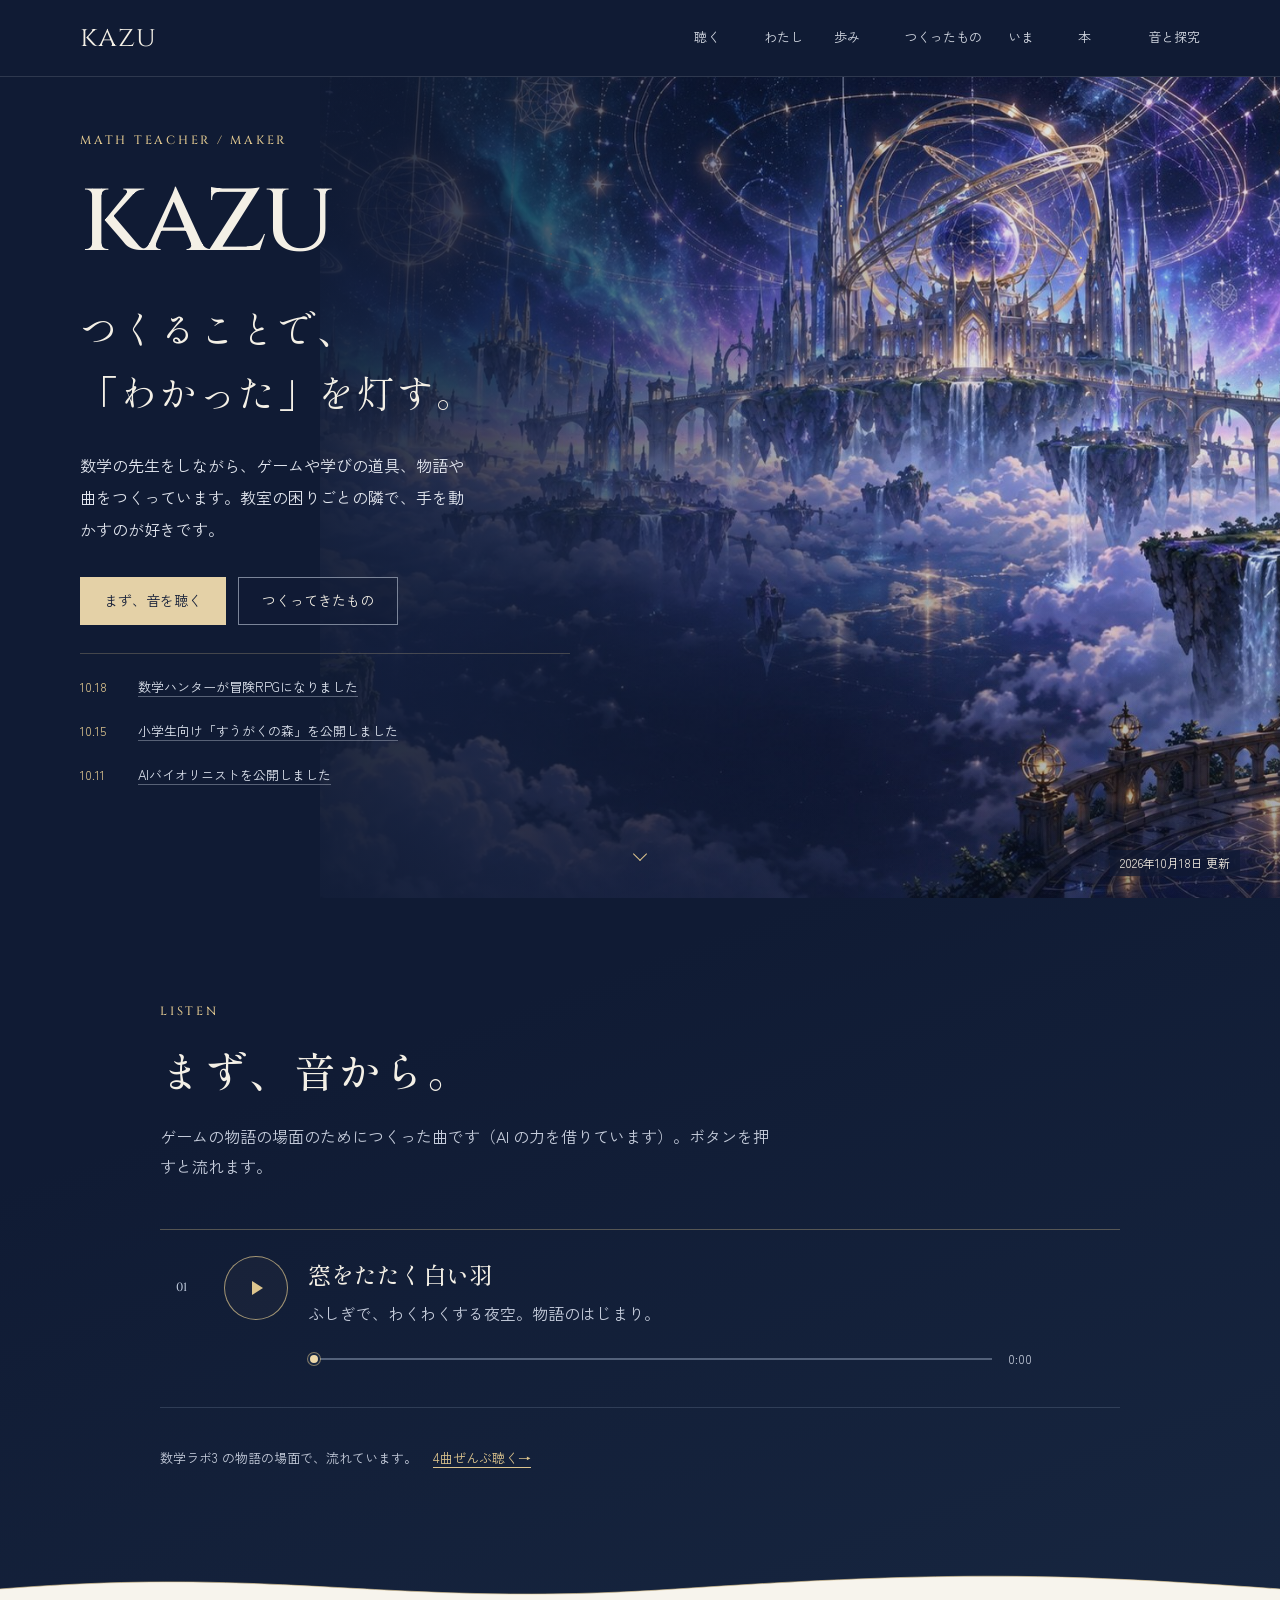
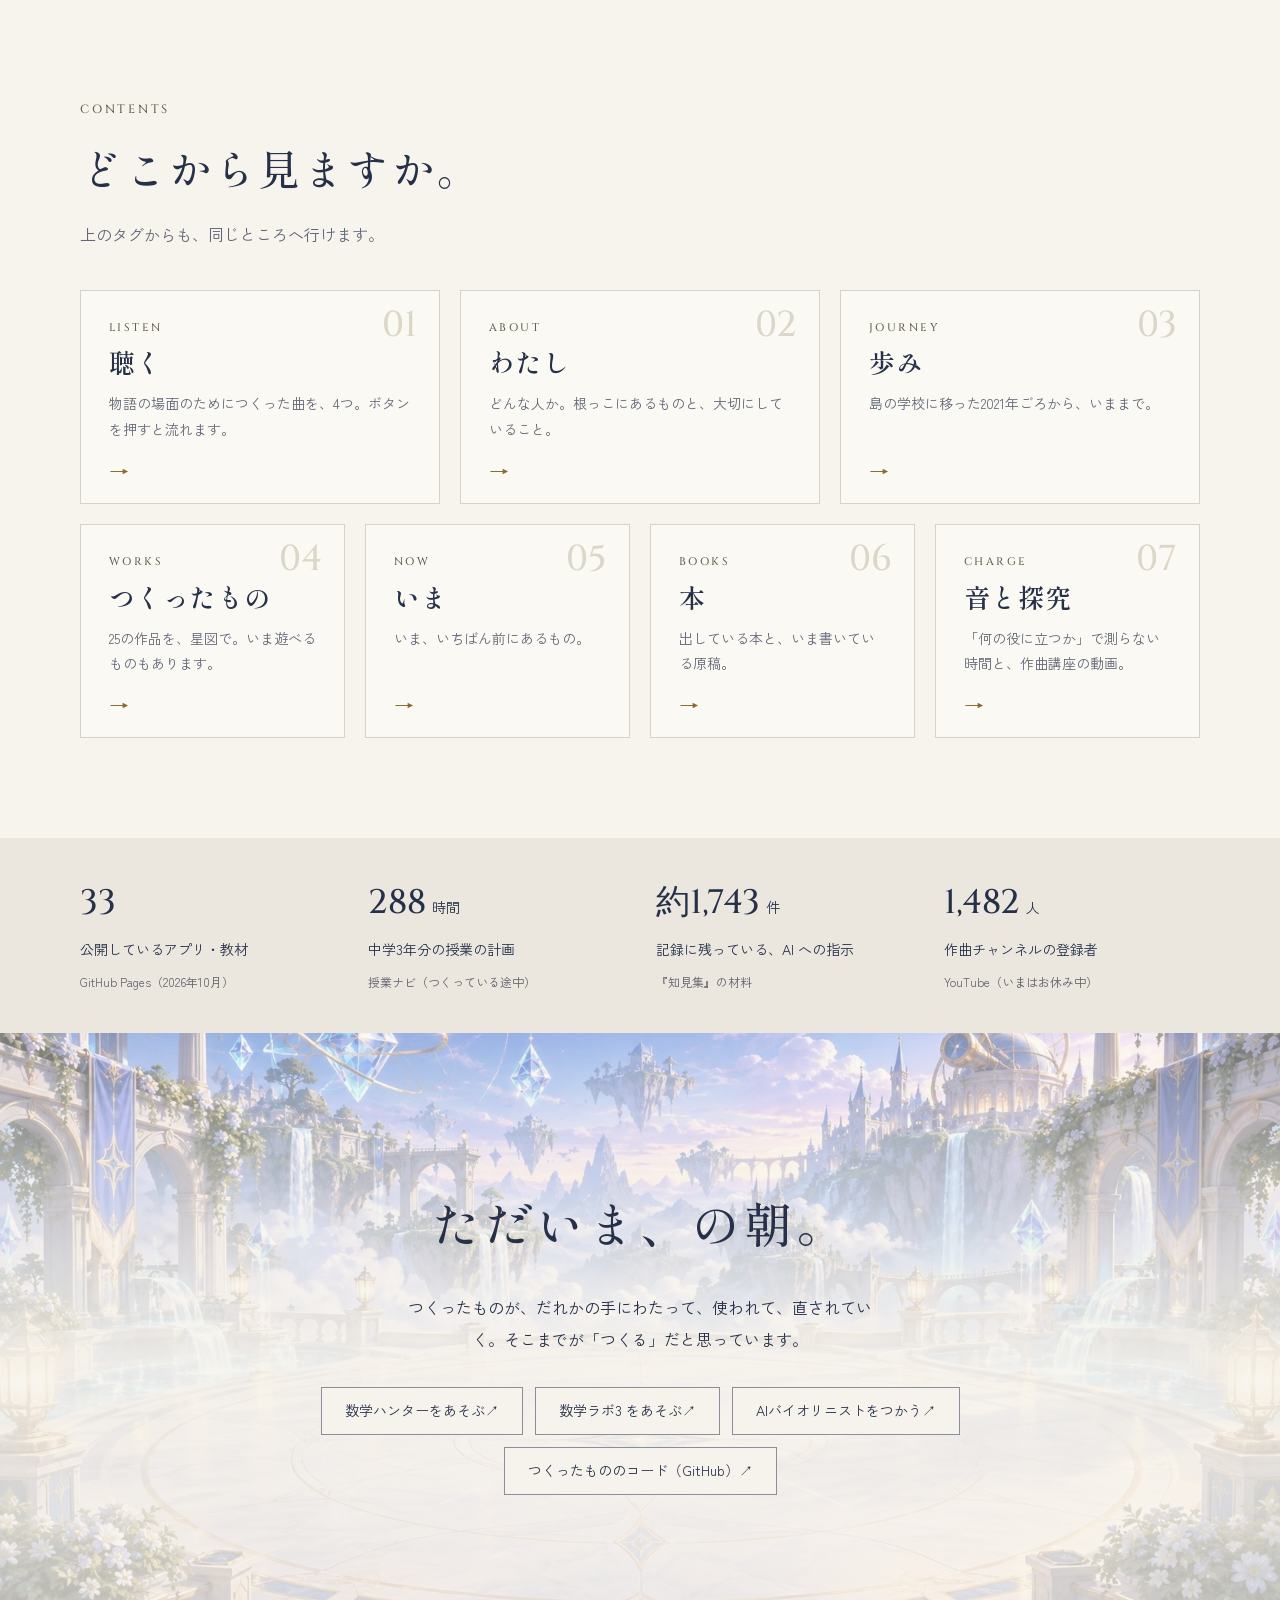
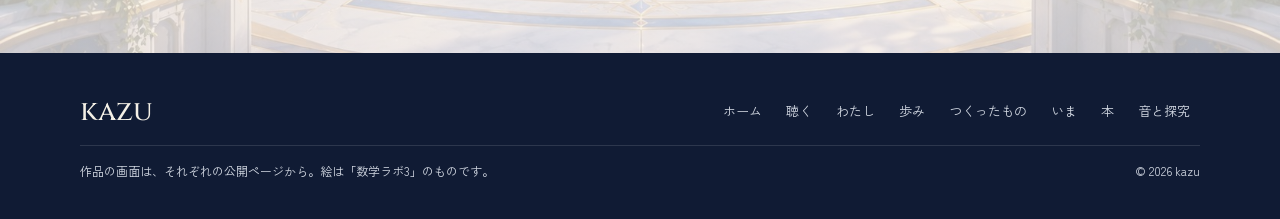
==== commit 2ffc1bd7: "この1週間の活動を反映：数学ハンターが冒険RPGに・すうがくの森（小学生向け）・コツコツくん（非公開）を追加。ヒーローの新しいこと・いま・歩み・数を更新 Co-Authored-By: Claude " ====
--- a/index.html
+++ b/index.html
@@ -45,13 +45,13 @@
       <a class="btn btn--ghost" href="works.html">つくってきたもの</a>
     </p>
     <ul class="hero__news" aria-label="新しいこと">
+      <li><time class="hero__news-date">10.18</time><a href="works.html#w-math-hunter">数学ハンターが冒険RPGになりました</a></li>
+      <li><time class="hero__news-date">10.15</time><a href="works.html#w-suugaku-no-mori">小学生向け「すうがくの森」を公開しました</a></li>
       <li><time class="hero__news-date">10.11</time><a href="works.html#w-ai-violinist">AIバイオリニストを公開しました</a></li>
-      <li><time class="hero__news-date">10.11</time><a href="works.html#w-kantan-seiseki">かんたん成績を公開しました</a></li>
-      <li><time class="hero__news-date">10.09</time><a href="works.html#w-math-labo-third">数学ラボ3 に、裏ボスと「みんなで戦う」が加わりました</a></li>
     </ul>
   </div>
   <a class="hero__cue" href="#listen" aria-label="下へ進む"><span aria-hidden="true"></span></a>
-  <p class="hero__updated">2026年10月13日 更新</p>
+  <p class="hero__updated">2026年10月18日 更新</p>
 </section>
 
 <section class="sec sec--night listen" id="listen" aria-labelledby="listen-title">
@@ -108,7 +108,7 @@
         <span class="gate__no" aria-hidden="true">04</span>
         <span class="gate__kicker">WORKS</span>
         <span class="gate__label">つくったもの</span>
-        <span class="gate__blurb">23の作品を、星図で。いま遊べるものもあります。</span>
+        <span class="gate__blurb">25の作品を、星図で。いま遊べるものもあります。</span>
         <span class="gate__go" aria-hidden="true">→</span>
       </a></li>
       <li class="gate__item"><a class="gate__card" href="now.html">
@@ -139,7 +139,7 @@
 <section class="numbers" aria-label="数で見る">
   <div class="wrap">
     <ul class="numbers__list">
-      <li class="numbers__item"><span class="numbers__n">31<small></small></span><span class="numbers__label">公開しているアプリ・教材</span><span class="numbers__note">GitHub Pages（2026年10月）</span></li>
+      <li class="numbers__item"><span class="numbers__n">34<small></small></span><span class="numbers__label">公開しているアプリ・教材</span><span class="numbers__note">GitHub Pages（2026年10月）</span></li>
       <li class="numbers__item"><span class="numbers__n">297<small>時間</small></span><span class="numbers__label">中学3年分の授業の計画</span><span class="numbers__note">授業ナビ（つくっている途中）</span></li>
       <li class="numbers__item"><span class="numbers__n">約1,800<small>件</small></span><span class="numbers__label">記録に残っている、AI への指示</span><span class="numbers__note">『知見集』の材料</span></li>
       <li class="numbers__item"><span class="numbers__n">1,530<small>人</small></span><span class="numbers__label">作曲チャンネルの登録者</span><span class="numbers__note">YouTube（いまはお休み中）</span></li>
@@ -152,7 +152,7 @@
   <div class="wrap narrow closing__in">
     <h2 class="closing__title" id="closing-title"><span class="ph">ただいま、</span><span class="ph">の朝。</span></h2>
     <p>つくったものが、だれかの手にわたって、使われて、直されていく。そこまでが「つくる」だと思っています。</p>
-    <ul class="closing__links"><li><a class="btn" href="https://dora9991.github.io/math-labo-third/" target="_blank" rel="noopener">数学ラボ3 をあそぶ<span aria-hidden="true"> ↗</span></a></li><li><a class="btn" href="https://dora9991.github.io/ai-violinist/" target="_blank" rel="noopener">AIバイオリニストをつかう<span aria-hidden="true"> ↗</span></a></li><li><a class="btn" href="https://github.com/dora9991" target="_blank" rel="noopener">つくったもののコード（GitHub）<span aria-hidden="true"> ↗</span></a></li></ul>
+    <ul class="closing__links"><li><a class="btn" href="https://dora9991.github.io/math-hunter/" target="_blank" rel="noopener">数学ハンターをあそぶ<span aria-hidden="true"> ↗</span></a></li><li><a class="btn" href="https://dora9991.github.io/math-labo-third/" target="_blank" rel="noopener">数学ラボ3 をあそぶ<span aria-hidden="true"> ↗</span></a></li><li><a class="btn" href="https://dora9991.github.io/ai-violinist/" target="_blank" rel="noopener">AIバイオリニストをつかう<span aria-hidden="true"> ↗</span></a></li><li><a class="btn" href="https://github.com/dora9991" target="_blank" rel="noopener">つくったもののコード（GitHub）<span aria-hidden="true"> ↗</span></a></li></ul>
   </div>
 </section>
 </main>
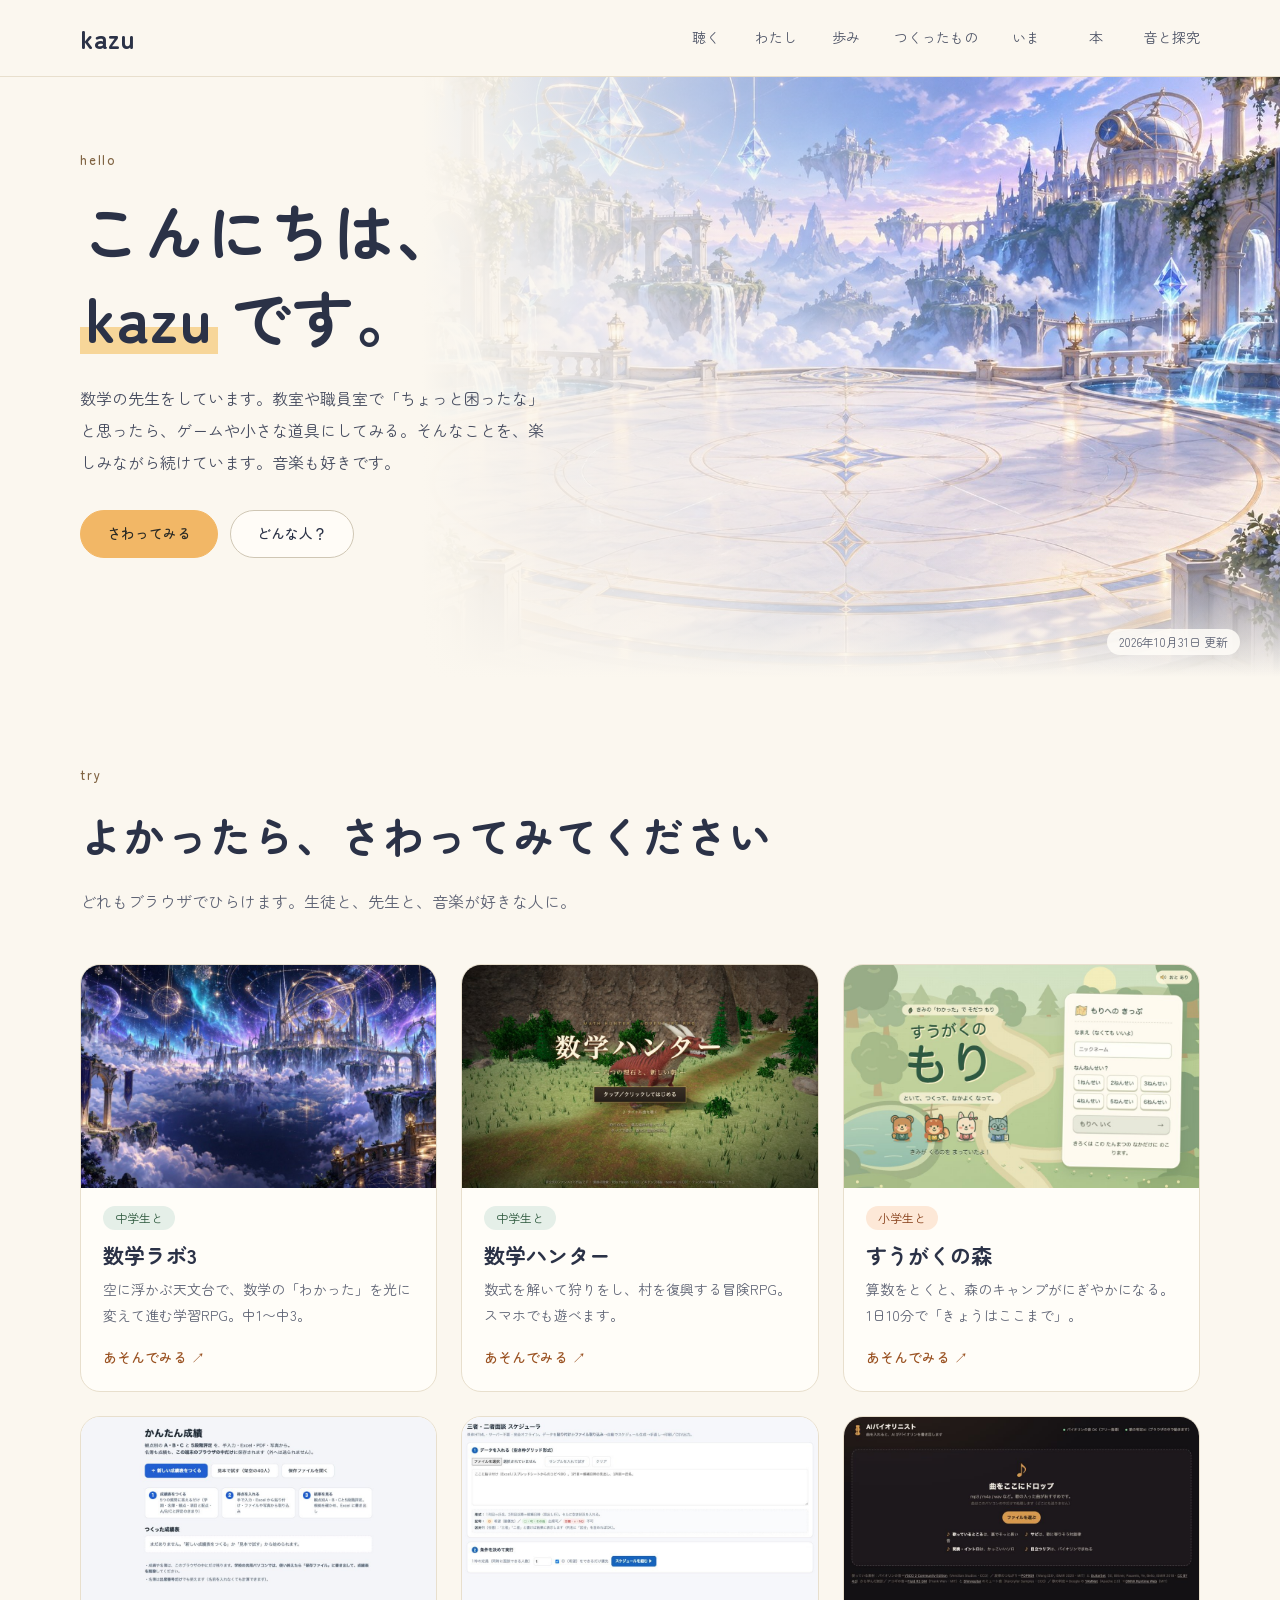
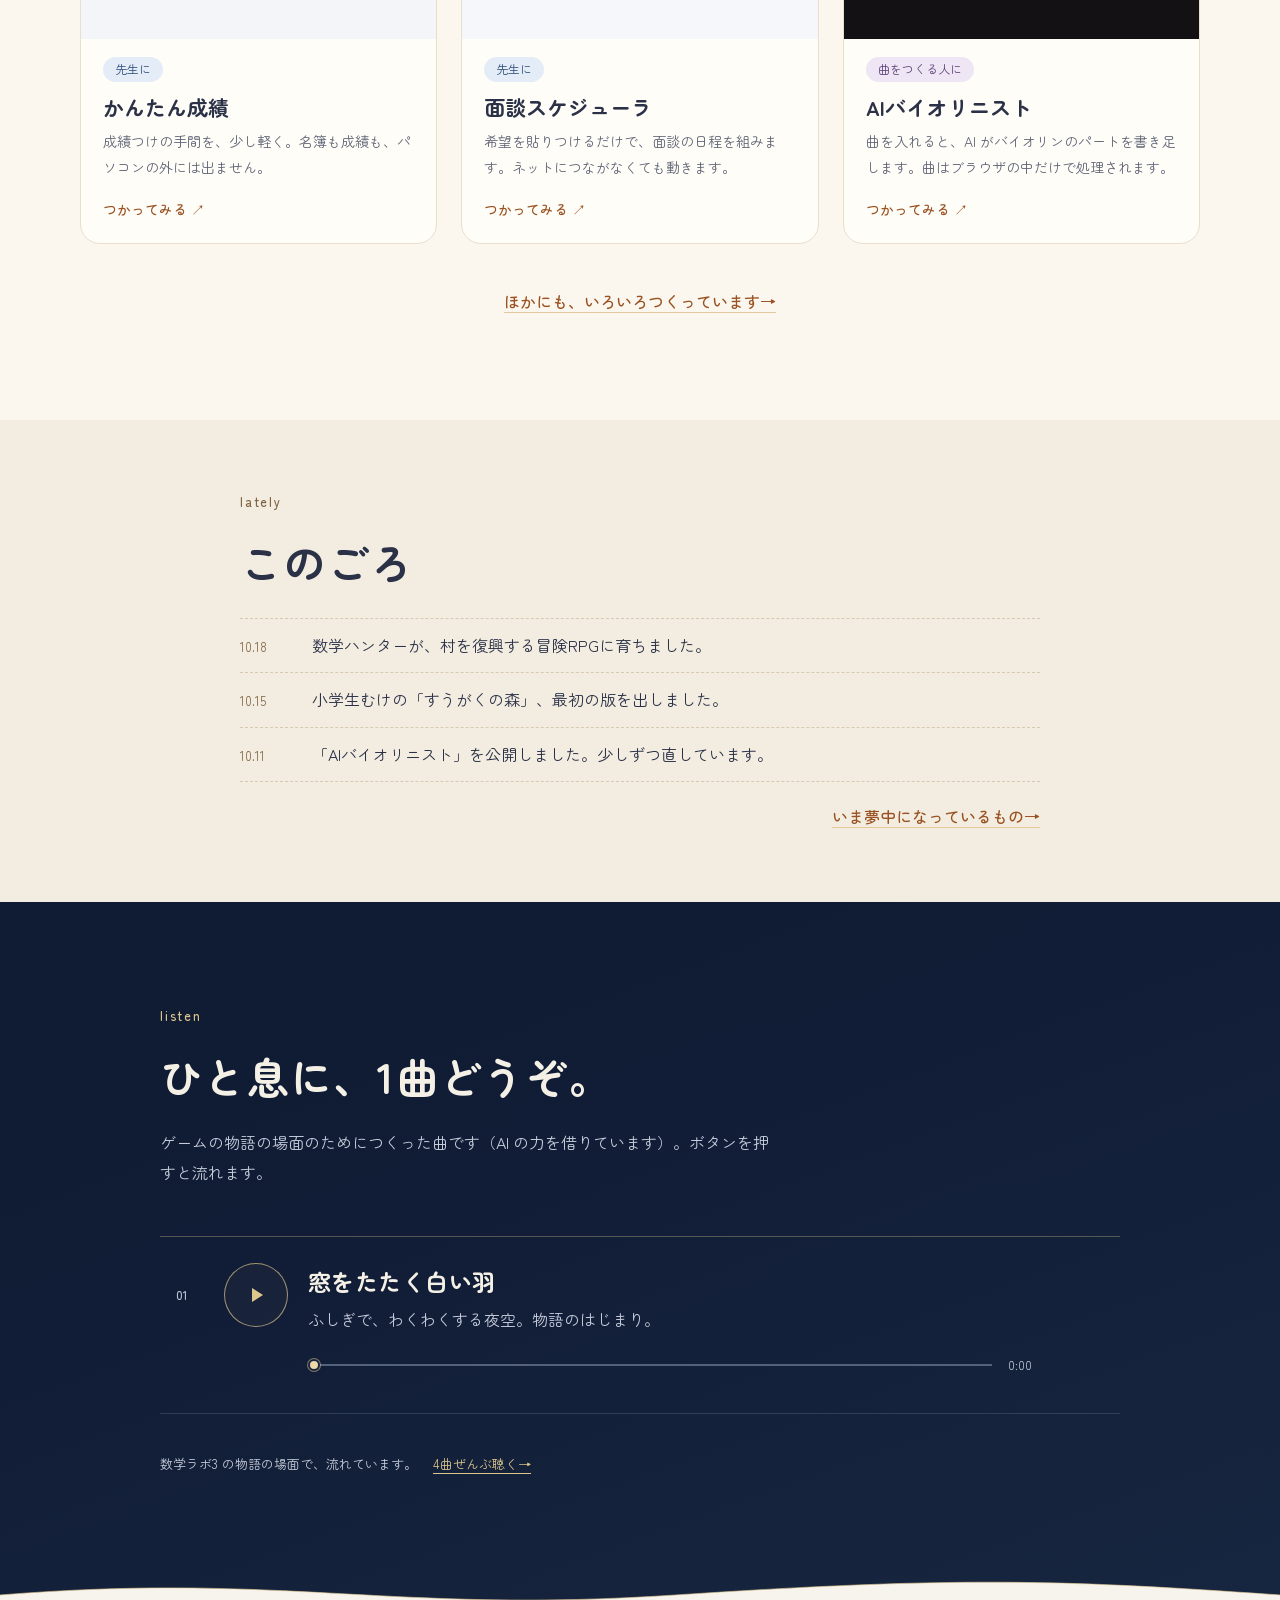
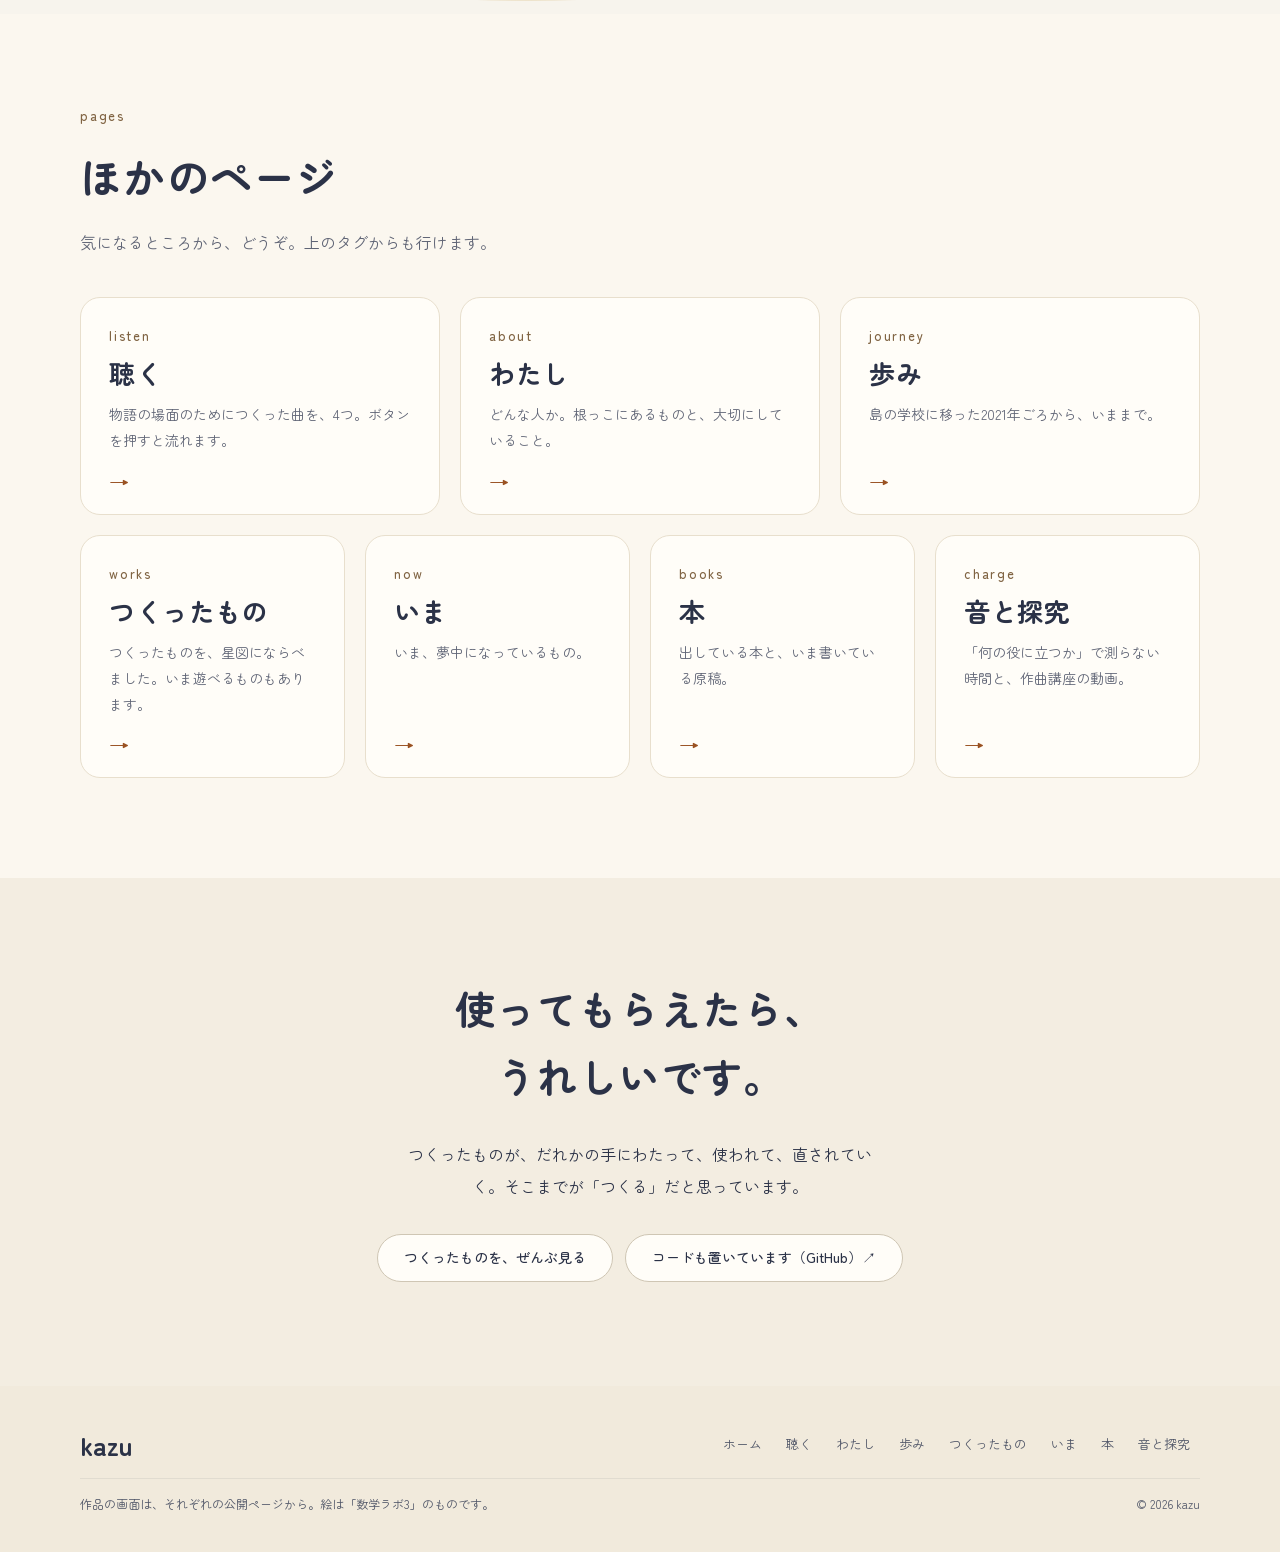
==== commit c3ca21b2: "ページ全体を、とっつきやすい雰囲気に：明るい朝の色・丸ゴシック・話しかける言葉 - ホーム：「こんにちは、kazu です。」から始める。数字で見せる帯（34・297・約1,800・1,530）をやめ、" ====
--- a/index.html
+++ b/index.html
@@ -3,15 +3,20 @@
 <head>
 <meta charset="utf-8">
 <meta name="viewport" content="width=device-width, initial-scale=1">
-<title>kazu — つくることで、「わかった」を灯す。</title>
-<meta name="description" content="数学の先生をしながら、学習ゲームや授業の道具、物語や曲をつくっている kazu のページです。">
-<meta property="og:title" content="kazu — つくることで、「わかった」を灯す。">
-<meta property="og:description" content="数学の先生をしながら、学習ゲームや授業の道具、物語や曲をつくっている kazu のページです。">
+<title>kazu のページ — 数学の先生の、つくったもの置き場</title>
+<meta name="description" content="数学の先生をしている kazu が、授業や職員室のためにつくったゲームや道具、曲を置いています。よかったら、さわってみてください。">
+<meta property="og:title" content="kazu のページ — 数学の先生の、つくったもの置き場">
+<meta property="og:description" content="数学の先生をしている kazu が、授業や職員室のためにつくったゲームや道具、曲を置いています。よかったら、さわってみてください。">
 <meta property="og:type" content="profile">
-<meta name="theme-color" content="#0c1732">
+<meta name="theme-color" content="#fbf7ef">
+<meta property="og:url" content="https://dora9991.github.io/kazu-page/">
+<meta property="og:image" content="https://dora9991.github.io/kazu-page/assets/og.jpg">
+<meta property="og:image:width" content="1200">
+<meta property="og:image:height" content="630">
+<meta name="twitter:card" content="summary_large_image">
 <link rel="preconnect" href="https://fonts.googleapis.com">
 <link rel="preconnect" href="https://fonts.gstatic.com" crossorigin>
-<link rel="stylesheet" href="https://fonts.googleapis.com/css2?family=Cinzel:wght@500;600&family=Shippori+Mincho:wght@500;600;700&family=Zen+Kaku+Gothic+New:wght@400;500;700&display=swap">
+<link rel="stylesheet" href="https://fonts.googleapis.com/css2?family=Zen+Maru+Gothic:wght@400;500;700&display=swap">
 <link rel="stylesheet" href="style.css">
 <script src="script.js" defer></script>
 </head>
@@ -33,32 +38,107 @@
 </header>
 
 <main id="main">
-<section class="hero" id="top">
-  <div class="hero__art" aria-hidden="true"><img src="assets/night.jpg" alt="" width="1672" height="941"></div>
+<section class="hero hero--home" id="top">
+  <div class="hero__art" aria-hidden="true"><img src="assets/dawn.jpg" alt="" width="1672" height="941"></div>
   <div class="wrap hero__in">
-    <p class="kicker">MATH TEACHER / MAKER</p>
-    <h1 class="hero__name">kazu</h1>
-    <p class="hero__statement"><span class="ph">つくることで、</span><span class="ph">「わかった」を灯す。</span></p>
-    <p class="hero__lead">数学の先生をしながら、ゲームや学びの道具、物語や曲をつくっています。教室の困りごとの隣で、手を動かすのが好きです。</p>
+    <p class="kicker">hello</p>
+    <h1 class="hero__hello"><span class="ph">こんにちは、</span><span class="ph"><span class="hero__me">kazu</span>です。</span></h1>
+    <p class="hero__lead">数学の先生をしています。教室や職員室で「ちょっと困ったな」と思ったら、ゲームや小さな道具にしてみる。そんなことを、楽しみながら続けています。音楽も好きです。</p>
     <p class="hero__cta">
-      <a class="btn btn--primary" href="listen.html">まず、音を聴く</a>
-      <a class="btn btn--ghost" href="works.html">つくってきたもの</a>
+      <a class="btn btn--primary" href="#try">さわってみる</a>
+      <a class="btn btn--ghost" href="about.html">どんな人？</a>
     </p>
-    <ul class="hero__news" aria-label="新しいこと">
-      <li><time class="hero__news-date">10.18</time><a href="works.html#w-math-hunter">数学ハンターが冒険RPGになりました</a></li>
-      <li><time class="hero__news-date">10.15</time><a href="works.html#w-suugaku-no-mori">小学生向け「すうがくの森」を公開しました</a></li>
-      <li><time class="hero__news-date">10.11</time><a href="works.html#w-ai-violinist">AIバイオリニストを公開しました</a></li>
+  </div>
+  <p class="hero__updated">2026年10月31日 更新</p>
+</section>
+
+<section class="sec sec--paper try" id="try" aria-labelledby="try-title">
+  <div class="wrap">
+    <header class="sec-head">
+      <p class="kicker">try</p>
+      <h2 class="sec-title" id="try-title">よかったら、さわってみてください</h2>
+      <p class="sec-lead">どれもブラウザでひらけます。生徒と、先生と、音楽が好きな人に。</p>
+    </header>
+    <ul class="try__list">
+      <li><a class="try-card" href="https://dora9991.github.io/math-labo-third/" target="_blank" rel="noopener">
+        <span class="try-card__shot"><img src="assets/works/math-labo-third.jpg" alt="" width="960" height="600" loading="lazy"></span>
+        <span class="try-card__body">
+          <span class="try-card__for">中学生と</span>
+          <span class="try-card__title">数学ラボ3</span>
+          <span class="try-card__line">空に浮かぶ天文台で、数学の「わかった」を光に変えて進む学習RPG。中1〜中3。</span>
+          <span class="try-card__go">あそんでみる<span aria-hidden="true"> ↗</span></span>
+        </span>
+      </a></li>
+      <li><a class="try-card" href="https://dora9991.github.io/math-hunter/" target="_blank" rel="noopener">
+        <span class="try-card__shot"><img src="assets/works/math-hunter.jpg" alt="" width="960" height="600" loading="lazy"></span>
+        <span class="try-card__body">
+          <span class="try-card__for">中学生と</span>
+          <span class="try-card__title">数学ハンター</span>
+          <span class="try-card__line">数式を解いて狩りをし、村を復興する冒険RPG。スマホでも遊べます。</span>
+          <span class="try-card__go">あそんでみる<span aria-hidden="true"> ↗</span></span>
+        </span>
+      </a></li>
+      <li><a class="try-card" href="https://dora9991.github.io/suugaku-no-mori/" target="_blank" rel="noopener">
+        <span class="try-card__shot"><img src="assets/works/suugaku-no-mori.jpg" alt="" width="960" height="600" loading="lazy"></span>
+        <span class="try-card__body">
+          <span class="try-card__for try-card__for--kids">小学生と</span>
+          <span class="try-card__title">すうがくの森</span>
+          <span class="try-card__line">算数をとくと、森のキャンプがにぎやかになる。1日10分で「きょうはここまで」。</span>
+          <span class="try-card__go">あそんでみる<span aria-hidden="true"> ↗</span></span>
+        </span>
+      </a></li>
+      <li><a class="try-card" href="https://dora9991.github.io/kantan-seiseki/" target="_blank" rel="noopener">
+        <span class="try-card__shot"><img src="assets/works/kantan-seiseki.jpg" alt="" width="960" height="600" loading="lazy"></span>
+        <span class="try-card__body">
+          <span class="try-card__for try-card__for--teacher">先生に</span>
+          <span class="try-card__title">かんたん成績</span>
+          <span class="try-card__line">成績つけの手間を、少し軽く。名簿も成績も、パソコンの外には出ません。</span>
+          <span class="try-card__go">つかってみる<span aria-hidden="true"> ↗</span></span>
+        </span>
+      </a></li>
+      <li><a class="try-card" href="https://dora9991.github.io/mendan-scheduler/" target="_blank" rel="noopener">
+        <span class="try-card__shot"><img src="assets/works/mendan-scheduler.jpg" alt="" width="960" height="600" loading="lazy"></span>
+        <span class="try-card__body">
+          <span class="try-card__for try-card__for--teacher">先生に</span>
+          <span class="try-card__title">面談スケジューラ</span>
+          <span class="try-card__line">希望を貼りつけるだけで、面談の日程を組みます。ネットにつながなくても動きます。</span>
+          <span class="try-card__go">つかってみる<span aria-hidden="true"> ↗</span></span>
+        </span>
+      </a></li>
+      <li><a class="try-card" href="https://dora9991.github.io/ai-violinist/" target="_blank" rel="noopener">
+        <span class="try-card__shot"><img src="assets/works/ai-violinist.jpg" alt="" width="960" height="600" loading="lazy"></span>
+        <span class="try-card__body">
+          <span class="try-card__for try-card__for--music">曲をつくる人に</span>
+          <span class="try-card__title">AIバイオリニスト</span>
+          <span class="try-card__line">曲を入れると、AI がバイオリンのパートを書き足します。曲はブラウザの中だけで処理されます。</span>
+          <span class="try-card__go">つかってみる<span aria-hidden="true"> ↗</span></span>
+        </span>
+      </a></li>
     </ul>
-  </div>
-  <a class="hero__cue" href="#listen" aria-label="下へ進む"><span aria-hidden="true"></span></a>
-  <p class="hero__updated">2026年10月18日 更新</p>
+    <p class="try__more"><a href="works.html">ほかにも、いろいろつくっています<span aria-hidden="true"> →</span></a></p>
+  </div>
+</section>
+
+<section class="sec lately" id="lately" aria-labelledby="lately-title">
+  <div class="wrap narrow">
+    <header class="sec-head">
+      <p class="kicker">lately</p>
+      <h2 class="sec-title" id="lately-title">このごろ</h2>
+    </header>
+    <ul class="lately__list">
+      <li><time class="lately__date" datetime="2026-10-18">10.18</time><a href="works.html#w-math-hunter">数学ハンターが、村を復興する冒険RPGに育ちました。</a></li>
+      <li><time class="lately__date" datetime="2026-10-15">10.15</time><a href="works.html#w-suugaku-no-mori">小学生むけの「すうがくの森」、最初の版を出しました。</a></li>
+      <li><time class="lately__date" datetime="2026-10-11">10.11</time><a href="works.html#w-ai-violinist">「AIバイオリニスト」を公開しました。少しずつ直しています。</a></li>
+    </ul>
+    <p class="lately__more"><a href="now.html">いま夢中になっているもの<span aria-hidden="true"> →</span></a></p>
+  </div>
 </section>
 
 <section class="sec sec--night listen" id="listen" aria-labelledby="listen-title">
   <div class="wrap">
     <header class="sec-head">
-      <p class="kicker">LISTEN</p>
-      <h2 class="sec-title" id="listen-title">まず、音から。</h2>
+      <p class="kicker">listen</p>
+      <h2 class="sec-title" id="listen-title">ひと息に、1曲どうぞ。</h2>
       <p class="sec-lead">ゲームの物語の場面のためにつくった曲です（AI の力を借りています）。ボタンを押すと流れます。</p>
     </header>
     <ol class="tracks">
@@ -78,56 +158,49 @@
 <section class="sec sec--paper gate" id="gate" aria-labelledby="gate-title">
   <div class="wrap">
     <header class="sec-head">
-      <p class="kicker">CONTENTS</p>
-      <h2 class="sec-title" id="gate-title">どこから見ますか。</h2>
-      <p class="sec-lead">上のタグからも、同じところへ行けます。</p>
+      <p class="kicker">pages</p>
+      <h2 class="sec-title" id="gate-title">ほかのページ</h2>
+      <p class="sec-lead">気になるところから、どうぞ。上のタグからも行けます。</p>
     </header>
     <ul class="gate__list">
       <li class="gate__item"><a class="gate__card" href="listen.html">
-        <span class="gate__no" aria-hidden="true">01</span>
-        <span class="gate__kicker">LISTEN</span>
+        <span class="gate__kicker">listen</span>
         <span class="gate__label">聴く</span>
         <span class="gate__blurb">物語の場面のためにつくった曲を、4つ。ボタンを押すと流れます。</span>
         <span class="gate__go" aria-hidden="true">→</span>
       </a></li>
       <li class="gate__item"><a class="gate__card" href="about.html">
-        <span class="gate__no" aria-hidden="true">02</span>
-        <span class="gate__kicker">ABOUT</span>
+        <span class="gate__kicker">about</span>
         <span class="gate__label">わたし</span>
         <span class="gate__blurb">どんな人か。根っこにあるものと、大切にしていること。</span>
         <span class="gate__go" aria-hidden="true">→</span>
       </a></li>
       <li class="gate__item"><a class="gate__card" href="journey.html">
-        <span class="gate__no" aria-hidden="true">03</span>
-        <span class="gate__kicker">JOURNEY</span>
+        <span class="gate__kicker">journey</span>
         <span class="gate__label">歩み</span>
         <span class="gate__blurb">島の学校に移った2021年ごろから、いままで。</span>
         <span class="gate__go" aria-hidden="true">→</span>
       </a></li>
       <li class="gate__item"><a class="gate__card" href="works.html">
-        <span class="gate__no" aria-hidden="true">04</span>
-        <span class="gate__kicker">WORKS</span>
+        <span class="gate__kicker">works</span>
         <span class="gate__label">つくったもの</span>
-        <span class="gate__blurb">25の作品を、星図で。いま遊べるものもあります。</span>
+        <span class="gate__blurb">つくったものを、星図にならべました。いま遊べるものもあります。</span>
         <span class="gate__go" aria-hidden="true">→</span>
       </a></li>
       <li class="gate__item"><a class="gate__card" href="now.html">
-        <span class="gate__no" aria-hidden="true">05</span>
-        <span class="gate__kicker">NOW</span>
+        <span class="gate__kicker">now</span>
         <span class="gate__label">いま</span>
-        <span class="gate__blurb">いま、いちばん前にあるもの。</span>
+        <span class="gate__blurb">いま、夢中になっているもの。</span>
         <span class="gate__go" aria-hidden="true">→</span>
       </a></li>
       <li class="gate__item"><a class="gate__card" href="books.html">
-        <span class="gate__no" aria-hidden="true">06</span>
-        <span class="gate__kicker">BOOKS</span>
+        <span class="gate__kicker">books</span>
         <span class="gate__label">本</span>
         <span class="gate__blurb">出している本と、いま書いている原稿。</span>
         <span class="gate__go" aria-hidden="true">→</span>
       </a></li>
       <li class="gate__item"><a class="gate__card" href="charge.html">
-        <span class="gate__no" aria-hidden="true">07</span>
-        <span class="gate__kicker">CHARGE</span>
+        <span class="gate__kicker">charge</span>
         <span class="gate__label">音と探究</span>
         <span class="gate__blurb">「何の役に立つか」で測らない時間と、作曲講座の動画。</span>
         <span class="gate__go" aria-hidden="true">→</span>
@@ -136,23 +209,11 @@
   </div>
 </section>
 
-<section class="numbers" aria-label="数で見る">
-  <div class="wrap">
-    <ul class="numbers__list">
-      <li class="numbers__item"><span class="numbers__n">34<small></small></span><span class="numbers__label">公開しているアプリ・教材</span><span class="numbers__note">GitHub Pages（2026年10月）</span></li>
-      <li class="numbers__item"><span class="numbers__n">297<small>時間</small></span><span class="numbers__label">中学3年分の授業の計画</span><span class="numbers__note">授業ナビ（つくっている途中）</span></li>
-      <li class="numbers__item"><span class="numbers__n">約1,800<small>件</small></span><span class="numbers__label">記録に残っている、AI への指示</span><span class="numbers__note">『知見集』の材料</span></li>
-      <li class="numbers__item"><span class="numbers__n">1,530<small>人</small></span><span class="numbers__label">作曲チャンネルの登録者</span><span class="numbers__note">YouTube（いまはお休み中）</span></li>
-    </ul>
-  </div>
-</section>
-
-<section class="closing" aria-labelledby="closing-title">
-  <div class="closing__art" aria-hidden="true"><img src="assets/dawn.jpg" alt="" width="1672" height="941" loading="lazy"></div>
+<section class="closing closing--plain" aria-labelledby="closing-title">
   <div class="wrap narrow closing__in">
-    <h2 class="closing__title" id="closing-title"><span class="ph">ただいま、</span><span class="ph">の朝。</span></h2>
+    <h2 class="closing__title" id="closing-title"><span class="ph">使ってもらえたら、</span><span class="ph">うれしいです。</span></h2>
     <p>つくったものが、だれかの手にわたって、使われて、直されていく。そこまでが「つくる」だと思っています。</p>
-    <ul class="closing__links"><li><a class="btn" href="https://dora9991.github.io/math-hunter/" target="_blank" rel="noopener">数学ハンターをあそぶ<span aria-hidden="true"> ↗</span></a></li><li><a class="btn" href="https://dora9991.github.io/math-labo-third/" target="_blank" rel="noopener">数学ラボ3 をあそぶ<span aria-hidden="true"> ↗</span></a></li><li><a class="btn" href="https://dora9991.github.io/ai-violinist/" target="_blank" rel="noopener">AIバイオリニストをつかう<span aria-hidden="true"> ↗</span></a></li><li><a class="btn" href="https://github.com/dora9991" target="_blank" rel="noopener">つくったもののコード（GitHub）<span aria-hidden="true"> ↗</span></a></li></ul>
+    <ul class="closing__links"><li><a class="btn" href="works.html">つくったものを、ぜんぶ見る</a></li><li><a class="btn" href="https://github.com/dora9991" target="_blank" rel="noopener">コードも置いています（GitHub）<span aria-hidden="true"> ↗</span></a></li></ul>
   </div>
 </section>
 </main>
--- a/style.css
+++ b/style.css
@@ -1,13 +1,14 @@
 /* 夜に灯し、紙に綴り、朝へ手渡す。 */
 :root {
-  --paper: #f7f4ed; --ink: #263149; --muted: #626777;
+  --paper: #fbf7ef; --ink: #2b3247; --muted: #5f6475;
   --night: #101b34; --light: #f4f0e6; --gold: #ddc58e;
-  --rule: #d6d2c9; --serif: "Shippori Mincho", "Yu Mincho", "Hiragino Mincho ProN", serif;
-  --roman: "Cinzel", Georgia, serif;
+  --rule: #e4dccb; --serif: "Zen Maru Gothic", "Hiragino Maru Gothic ProN", "Hiragino Sans", sans-serif;
+  --roman: "Zen Maru Gothic", "Hiragino Maru Gothic ProN", "Hiragino Sans", sans-serif;
+  --sun: #f2b766; --accent: #9a5222; --label: #806443; --soft: #f3ede1; --card: #fffdf8; --line: #e8dfcd;
 }
 * { box-sizing: border-box; }
 html { scroll-padding-top: 100px; }
-body { margin: 0; background: var(--paper); color: var(--ink); font-family: "Zen Kaku Gothic New", "Hiragino Sans", sans-serif; font-size: 16px; line-height: 1.85; -webkit-font-smoothing: antialiased; }
+body { margin: 0; background: var(--paper); color: var(--ink); font-family: "Zen Maru Gothic", "Hiragino Maru Gothic ProN", "Hiragino Sans", sans-serif; font-size: 16px; line-height: 1.85; -webkit-font-smoothing: antialiased; }
 h1,h2,h3,p,figure,blockquote,ul,ol,dl,dd { margin: 0; }
 ul,ol { padding: 0; list-style: none; }
 a { color: inherit; text-underline-offset: .28em; text-decoration-thickness: 1px; }
@@ -573,3 +574,166 @@
 .hero--page:has(+ .sec--night)::after { background: linear-gradient(0deg,#101b34 0%,#101b3400 46%),linear-gradient(90deg,#101b34 0%,#101b34f2 34%,#101b3499 72%,#101b3466 100%); }
 .hero--page + .sec--night { padding-top: 40px; }
 .listen + .pager { border-top: 0; }
+
+/* ---- 2026-10-20 追加：短い自己紹介ページ（me.html）。URL や QR で渡す名刺代わり。上のタグはなく、スクリプトも読まない ---- */
+.hero--me .hero__in { padding-block: 84px 72px; }
+.hero--me .hero__name { font-size: clamp(76px,12vw,112px); margin: 12px 0 14px; }
+.hero--me .hero__statement { font-size: clamp(23px,3.4vw,32px); max-width: 540px; }
+.hero--me .hero__statement .ph { display: block; }
+.hero--me::after { background: linear-gradient(90deg,#101b34 0%,#101b34f0 38%,#101b3480 74%,#101b3450 100%),linear-gradient(0deg,#101b3480,transparent 45%); }
+.me-about .prose { max-width: 36em; }
+.me-about .prose p + p { margin-top: 22px; }
+.me-chips { display: flex; flex-wrap: wrap; gap: 8px; margin-top: 30px; }
+.me-chips li { font-size: 13px; line-height: 1.7; padding: 4px 14px; border: 1px solid #b8b3a6; color: #4d5160; background: #fbf9f4; }
+.me-picks__list { display: grid; grid-template-columns: repeat(2,minmax(0,1fr)); gap: 16px; }
+.me-card { display: flex; flex-direction: column; gap: 4px; height: 100%; min-height: 168px; padding: 22px 26px 18px; border: 1px solid #c3c8d4; background: #f7f8fb; color: var(--ink); text-decoration: none; transition: border-color 220ms,background-color 220ms,transform 220ms,box-shadow 220ms; }
+.me-card__for { font-size: 12px; line-height: 1.7; letter-spacing: .08em; color: #5b5470; }
+.me-card__title { font: 600 23px/1.5 var(--serif); letter-spacing: .03em; }
+.me-card__line { font-size: 14px; line-height: 1.85; color: var(--muted); }
+.me-card__go { margin-top: auto; padding-top: 12px; font-size: 13px; line-height: 1; color: #8a6a2c; }
+.me-card:hover,.me-card:focus-visible { border-color: #b59a62; background: #fff; transform: translateY(-2px); box-shadow: 0 16px 26px -20px #101b3499; }
+.me-card:focus-visible { outline: 2px solid #947039; outline-offset: 4px; }
+.me-next { text-align: center; padding-block: 84px 92px; }
+.me-next__block + .me-next__block { margin-top: 56px; padding-top: 48px; border-top: 1px solid #ffffff26; }
+.me-next__title { font: 500 clamp(22px,3vw,28px)/1.6 var(--serif); letter-spacing: .06em; }
+.me-next p { color: #d6dbe6; margin-top: 12px; }
+.me-next .me-next__cta { margin-top: 24px; }
+.me-next .btn--ghost { background: transparent; }
+@media (max-width: 760px) {
+  .me-picks__list { grid-template-columns: minmax(0,1fr); gap: 12px; }
+  .me-card { min-height: 0; padding: 20px 22px 16px; }
+}
+@media (max-width: 600px) {
+  .hero--me .hero__in { padding-block: 56px 48px; }
+  .hero--me .hero__name { font-size: 80px; }
+  .hero--me .hero__statement { font-size: 24px; }
+  .hero--me::after { background: linear-gradient(90deg,#101b34f5 0%,#101b34e0 55%,#101b34a8 100%); }
+  .me-next { padding-block: 60px 68px; }
+}
+@media (prefers-reduced-motion: reduce) {
+  .me-card:hover,.me-card:focus-visible { transform: none; }
+}
+
+/* ---- 2026-10-31 追加：とっつきやすく。明るい朝の色、丸いかたち、話しかける声で ---- */
+/* 文字は丸ゴシックひとつに。英語の小見出しは、小文字で小さく */
+.kicker,.gate__kicker,.channel__tag { font: 500 13px/1.6 var(--roman); letter-spacing: .14em; text-transform: lowercase; color: var(--label); }
+.sec-title,.hero__name--page,.closing__title,.core__quote,.motto__text,.me-next__title { font-weight: 700; letter-spacing: .03em; }
+.journey__title,.bundle__title,.lane__title,.track__title,.pub__name,.book__title,.gate__label,.pager__label,.me-card__title,.sub-title,.prelude__label,.yt__title,.channel__title,.now__title,.layer h3 { font-weight: 700; letter-spacing: .02em; }
+.hero__name { letter-spacing: 0; font-weight: 700; }
+.pub__name small { font: 400 14px var(--roman); }
+
+/* 上の帯と足もと：夜の紺から、明るい紙の色へ */
+.topbar { color: var(--ink); background: #fbf7efeb; border-bottom: 1px solid var(--line); -webkit-backdrop-filter: blur(8px); backdrop-filter: blur(8px); }
+.topbar__name { font: 700 26px/1 var(--roman); letter-spacing: .02em; }
+.topbar__nav a { color: #4f5567; font-size: 14px; justify-content: center; }
+.topbar__nav a:hover,.topbar__nav a[aria-current] { color: var(--accent); border-bottom-color: var(--sun); }
+.foot { background: #f1eadc; color: #4f5567; }
+.foot__name { font: 700 26px var(--roman); color: var(--ink); }
+.foot__nav a { color: #4f5567; }
+.foot__nav a:hover,.foot__nav a:focus-visible { color: var(--accent); }
+.foot__row--sub { border-top-color: #2b324714; }
+
+/* ボタンとカード：角をまるく */
+.btn { border-radius: 999px; border-color: #cfc6b4; background: var(--card); color: var(--ink); font-weight: 500; padding-inline: 26px; }
+.btn:hover { background: #fff; color: var(--ink); }
+.btn--primary { background: var(--sun); border-color: var(--sun); color: #2b2a24; }
+.btn--primary:hover { background: #f6c785; color: #2b2a24; }
+.gate__card,.pager__link,.me-card { border-radius: 20px; border-color: var(--line); background: var(--card); }
+.gate__card:hover,.gate__card:focus-visible,.pager__link:hover,.pager__link:focus-visible,.me-card:hover,.me-card:focus-visible { border-color: #e2c89c; box-shadow: 0 18px 30px -22px #5a4a2a66; }
+.gate__no { display: none; }
+.gate__go,.me-card__go { color: var(--accent); }
+.pager__dir { letter-spacing: .04em; color: var(--label); }
+.me-chips li,.pub__genres li,.stage { border-radius: 999px; }
+.book,.pub,.channel { border: 1px solid var(--line); border-radius: 18px; background: var(--card); box-shadow: none; }
+.book { min-height: 0; }
+.book:nth-child(2n) { border-left-color: var(--line); }
+.yt__btn { border-radius: 14px; overflow: hidden; }
+.pub { grid-template-columns: minmax(0,1fr); }
+.work__shot { border-radius: 12px; }
+a:focus-visible { outline-color: var(--accent); }
+
+/* ホームの先頭：朝の絵に、あいさつを置く */
+.hero--home { min-height: 600px; color: var(--ink); background: var(--paper); }
+.hero--home .hero__art { inset: 0 0 0 32%; }
+.hero--home .hero__art img { object-position: 50% 30%; }
+.hero--home .hero__art::before,.hero--home .hero__art::after { content: none; }
+.hero--home::after { background: linear-gradient(90deg,#fbf7ef 0%,#fbf7ef 33%,#fbf7efb8 50%,#fbf7ef10 80%),linear-gradient(0deg,#fbf7ef 0%,#fbf7ef00 24%); }
+.hero--home .kicker { color: var(--label); }
+.hero__hello { font: 700 clamp(40px,5.2vw,62px)/1.4 var(--roman); letter-spacing: .02em; margin: 6px 0 22px; }
+.hero__hello .ph { display: block; }
+.hero__me { background: linear-gradient(transparent 62%,#f7d699 62%,#f7d699 92%,transparent 92%); padding-inline: .08em; margin-right: .18em; }
+.hero--home .hero__lead { max-width: 470px; margin-top: 0; color: #474d60; }
+.hero--home .btn--ghost { background: #fffdf8d9; color: var(--ink); }
+.hero--home .hero__updated { color: var(--muted); background: #fffdf8d9; border-radius: 999px; padding: 2px 12px; }
+@media (prefers-reduced-motion: no-preference) {
+  .hero__hello { animation-delay: 150ms; }
+}
+
+/* ほかのページの先頭：昼のページは朝の絵、曲と星図のページ（聴く・つくったもの）は夜のまま */
+.hero--day { color: var(--ink); background: var(--paper); }
+.hero--day .hero__art { inset: 0 0 0 30%; }
+.hero--day .hero__art::before,.hero--day .hero__art::after { content: none; }
+.hero--day::after { background: linear-gradient(90deg,#fbf7ef 0%,#fbf7ef 32%,#fbf7efc2 52%,#fbf7ef30 100%); }
+.hero--day .kicker { color: var(--label); }
+.hero--day .hero__lead { color: #474d60; }
+
+/* さわってみる：いま遊べるもの・使えるものを、画面つきで */
+.try { padding-block: 88px 96px; }
+.try__list { display: grid; grid-template-columns: repeat(3,minmax(0,1fr)); gap: 24px; }
+.try-card { display: flex; flex-direction: column; height: 100%; background: var(--card); border: 1px solid var(--line); border-radius: 20px; overflow: hidden; color: var(--ink); text-decoration: none; transition: transform 220ms,box-shadow 220ms,border-color 220ms; }
+.try-card__shot { display: block; aspect-ratio: 16/10; background: #e9e3d6; overflow: hidden; }
+.try-card__shot img { width: 100%; height: 100%; object-fit: cover; transition: transform 450ms ease; }
+.try-card__body { display: flex; flex-direction: column; gap: 6px; flex: 1; padding: 18px 22px 20px; }
+.try-card__for { align-self: flex-start; font-size: 12px; line-height: 1.7; padding: 2px 12px; border-radius: 999px; background: #e5efe8; color: #2f5a3f; }
+.try-card__for--kids { background: #fde8d7; color: #87401a; }
+.try-card__for--teacher { background: #e4ecf7; color: #2f4e7a; }
+.try-card__for--music { background: #eee6f5; color: #5b3f78; }
+.try-card__title { font: 700 21px/1.5 var(--roman); margin-top: 4px; }
+.try-card__line { font-size: 14px; line-height: 1.85; color: var(--muted); }
+.try-card__go { margin-top: auto; padding-top: 10px; font-size: 14px; font-weight: 500; color: var(--accent); }
+.try-card:hover,.try-card:focus-visible { transform: translateY(-3px); border-color: #e2c89c; box-shadow: 0 18px 30px -22px #5a4a2a66; }
+.try-card:hover .try-card__shot img,.try-card:focus-visible .try-card__shot img { transform: scale(1.03); }
+.try-card:focus-visible { outline: 2px solid var(--accent); outline-offset: 4px; }
+.try__more { margin-top: 36px; text-align: center; }
+.try__more a,.lately__more a { display: inline-flex; align-items: center; min-height: 44px; color: var(--accent); font-weight: 500; text-decoration-color: #e2c89c; }
+
+/* このごろ：日記のように、短く */
+.lately { background: var(--soft); padding-block: 72px 64px; }
+.lately .sec-head { margin-bottom: 24px; }
+.lately__list { border-top: 1px dashed #d6cab2; }
+.lately__list li { display: grid; grid-template-columns: 60px minmax(0,1fr); gap: 12px; align-items: baseline; border-bottom: 1px dashed #d6cab2; }
+.lately__date { font-size: 13px; color: var(--label); font-variant-numeric: tabular-nums; }
+.lately__list a { display: block; min-height: 44px; padding-block: 12px; text-decoration: none; }
+.lately__list a:hover,.lately__list a:focus-visible { color: var(--accent); text-decoration: underline; text-decoration-color: #e2c89c; }
+.lately__more { margin-top: 12px; text-align: right; }
+
+/* おわりに：絵を置かず、明るい紙の上で */
+.closing--plain { min-height: 0; padding: 96px 0 104px; background: var(--soft); }
+.closing--plain::after { content: none; }
+.closing__title { font-size: clamp(28px,3.4vw,40px); }
+.closing .btn { background: var(--card); border-color: #cfc6b4; }
+
+@media (max-width: 1000px) {
+  .try__list { grid-template-columns: repeat(2,minmax(0,1fr)); gap: 20px; }
+}
+@media (max-width: 600px) {
+  .hero--home { min-height: 0; align-items: stretch; }
+  .hero--home .hero__art { inset: 0 0 auto; height: 300px; }
+  .hero--home .hero__art img { object-position: 55% 35%; }
+  .hero--home::after { background: linear-gradient(0deg,#fbf7ef 0%,#fbf7ef 52%,#fbf7efb3 64%,#fbf7ef00 82%); }
+  .hero--home .hero__in { padding: 200px 0 72px; }
+  .hero__hello { font-size: 36px; margin-bottom: 18px; }
+  .hero--home .hero__updated { right: 20px; bottom: 20px; }
+  .hero--day .hero__art { inset: 0; height: auto; }
+  .hero--day::after { background: linear-gradient(90deg,#fbf7eff7 0%,#fbf7efe6 58%,#fbf7efb3 100%); }
+  .try { padding-block: 64px 72px; }
+  .try__list { grid-template-columns: minmax(0,1fr); gap: 16px; }
+  .try-card__body { padding: 16px 18px 18px; }
+  .lately { padding-block: 56px 48px; }
+  .lately__list li { grid-template-columns: 48px minmax(0,1fr); gap: 8px; }
+  .closing--plain { padding: 72px 0 80px; }
+}
+@media (prefers-reduced-motion: reduce) {
+  .try-card:hover,.try-card:focus-visible { transform: none; }
+  .try-card:hover .try-card__shot img,.try-card:focus-visible .try-card__shot img { transform: none; }
+}
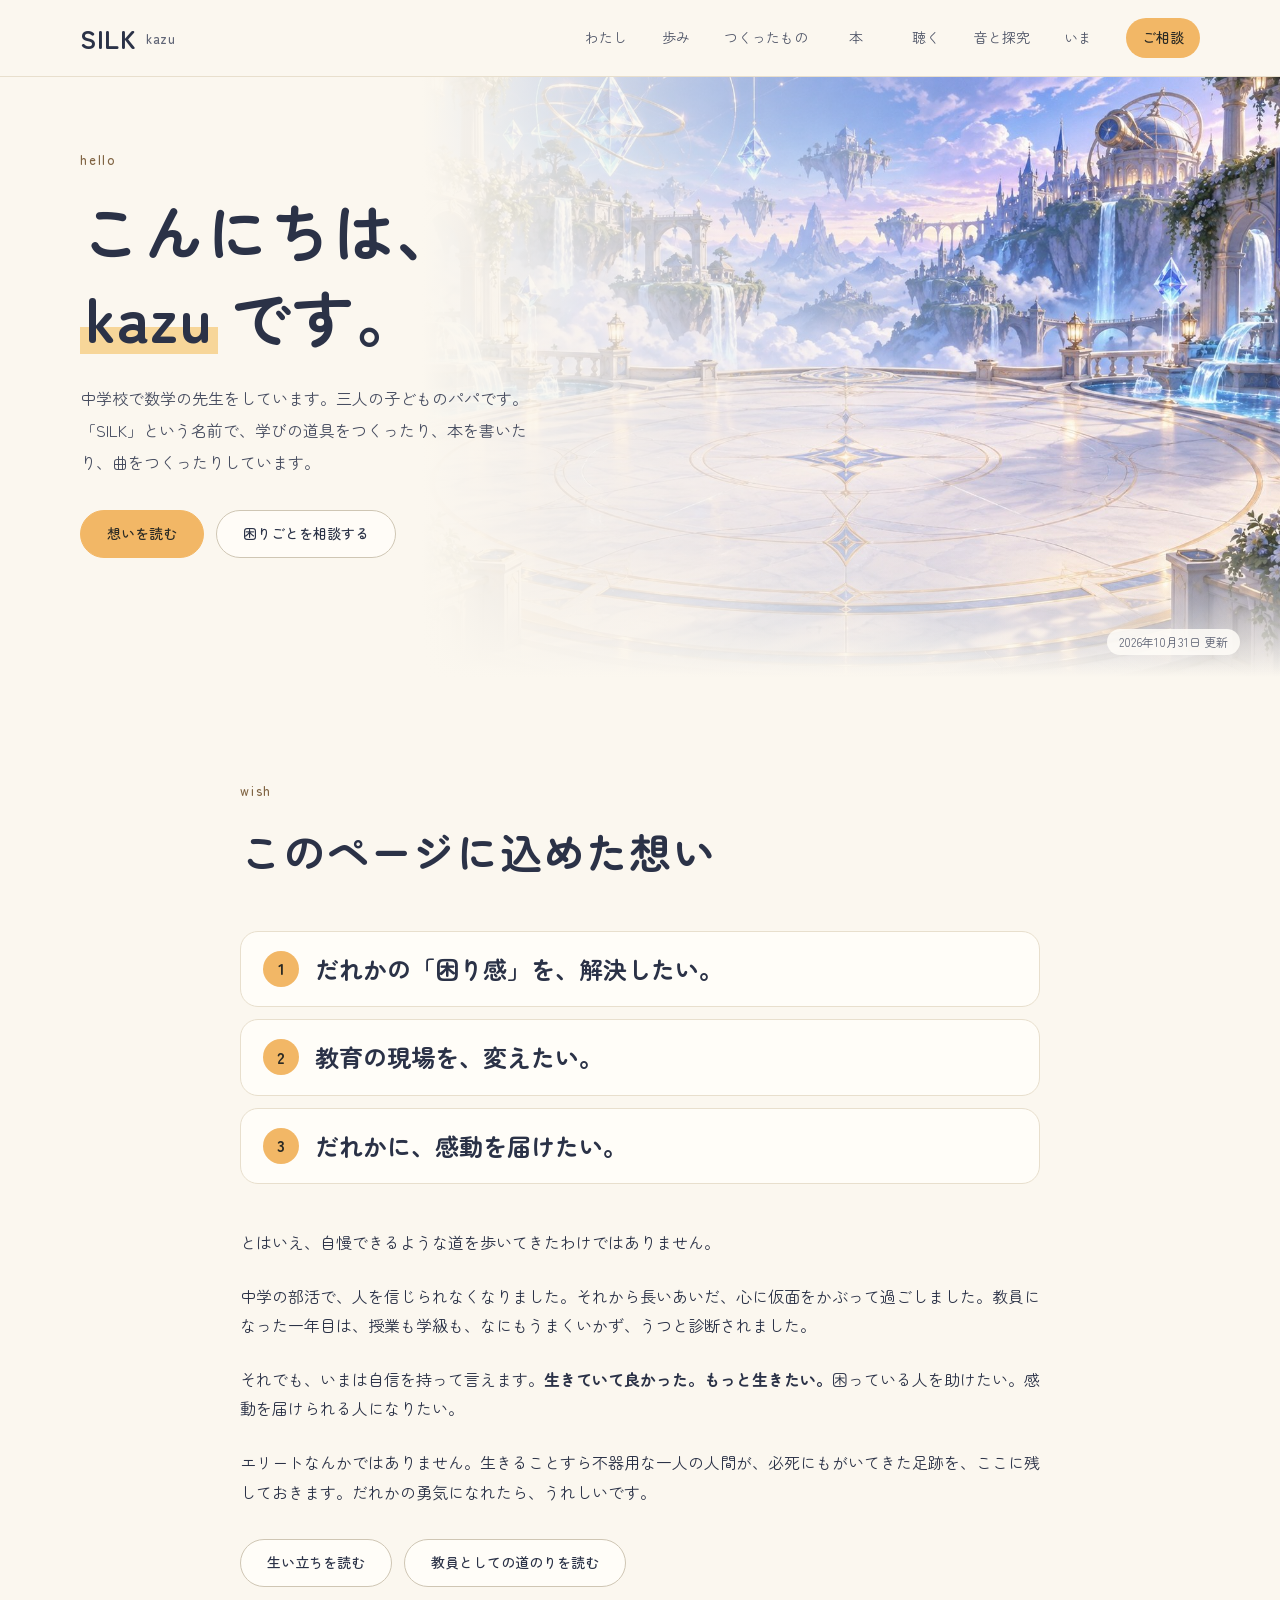
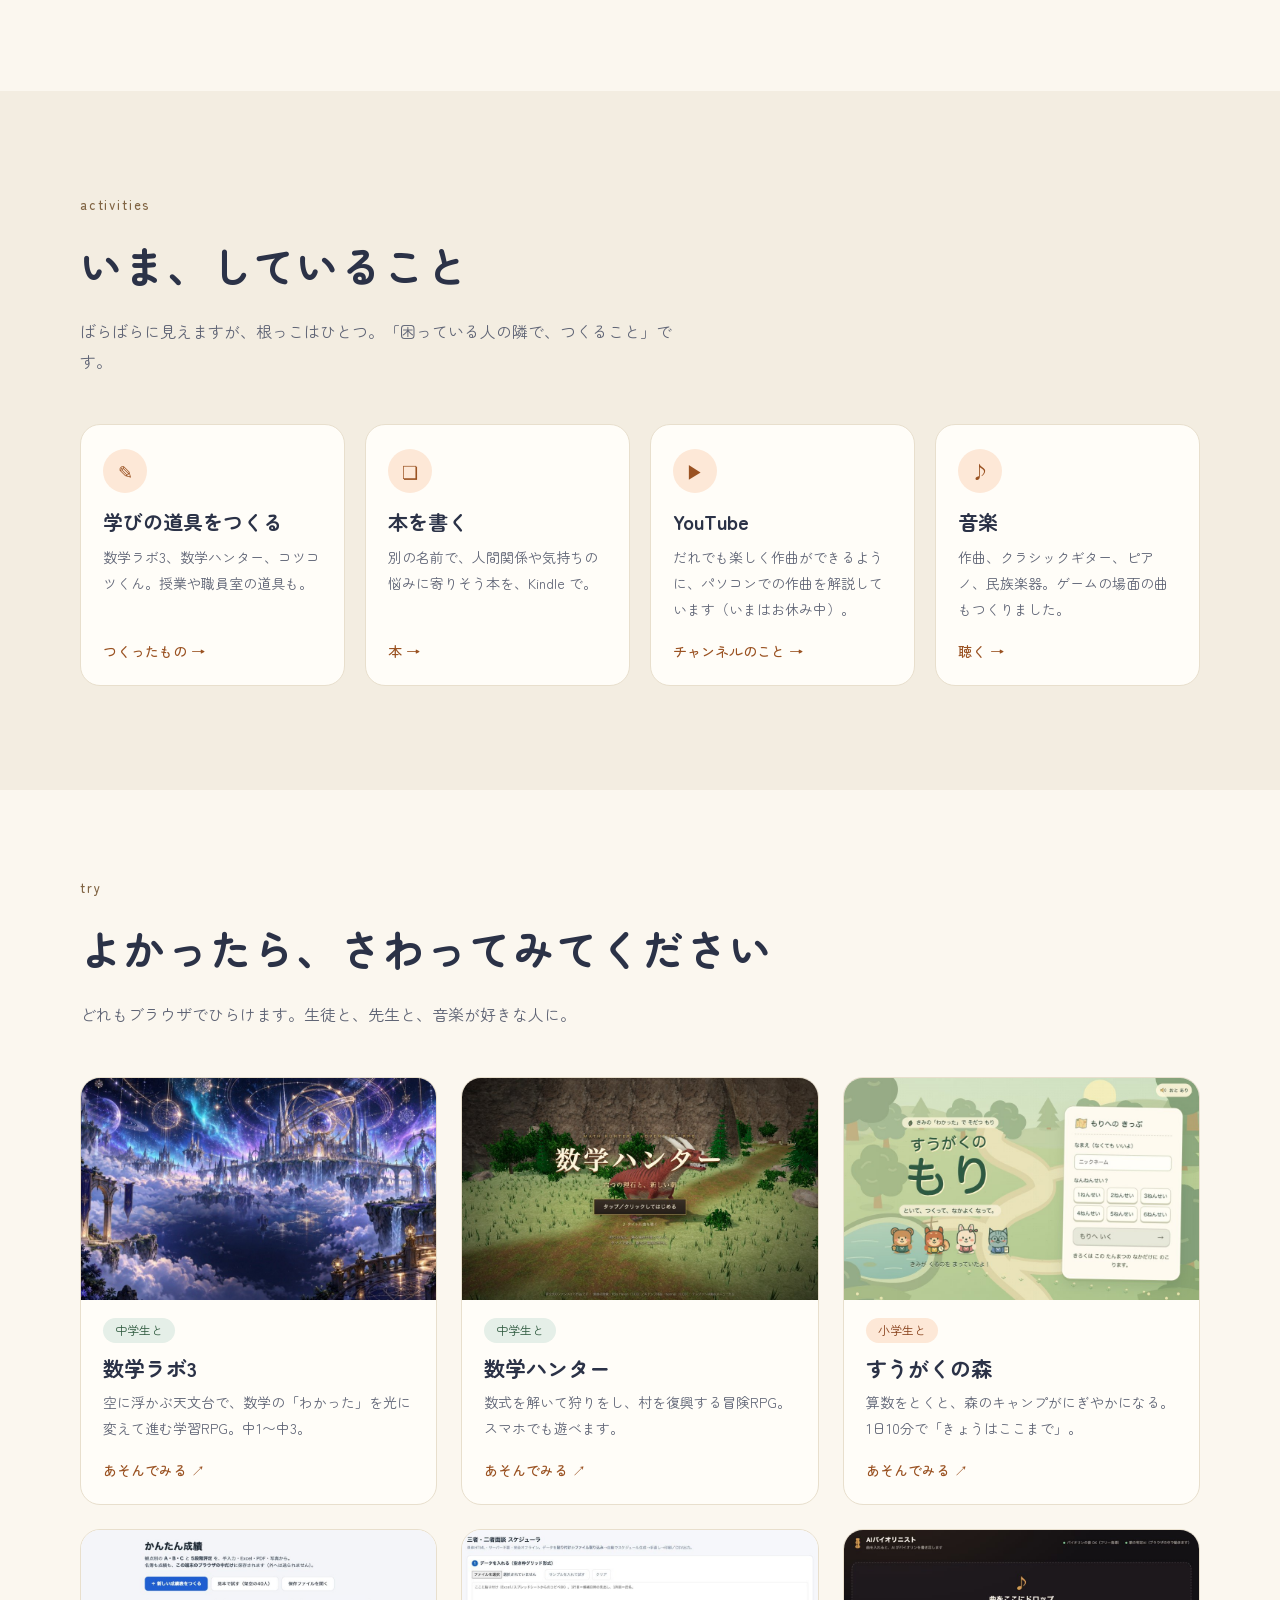
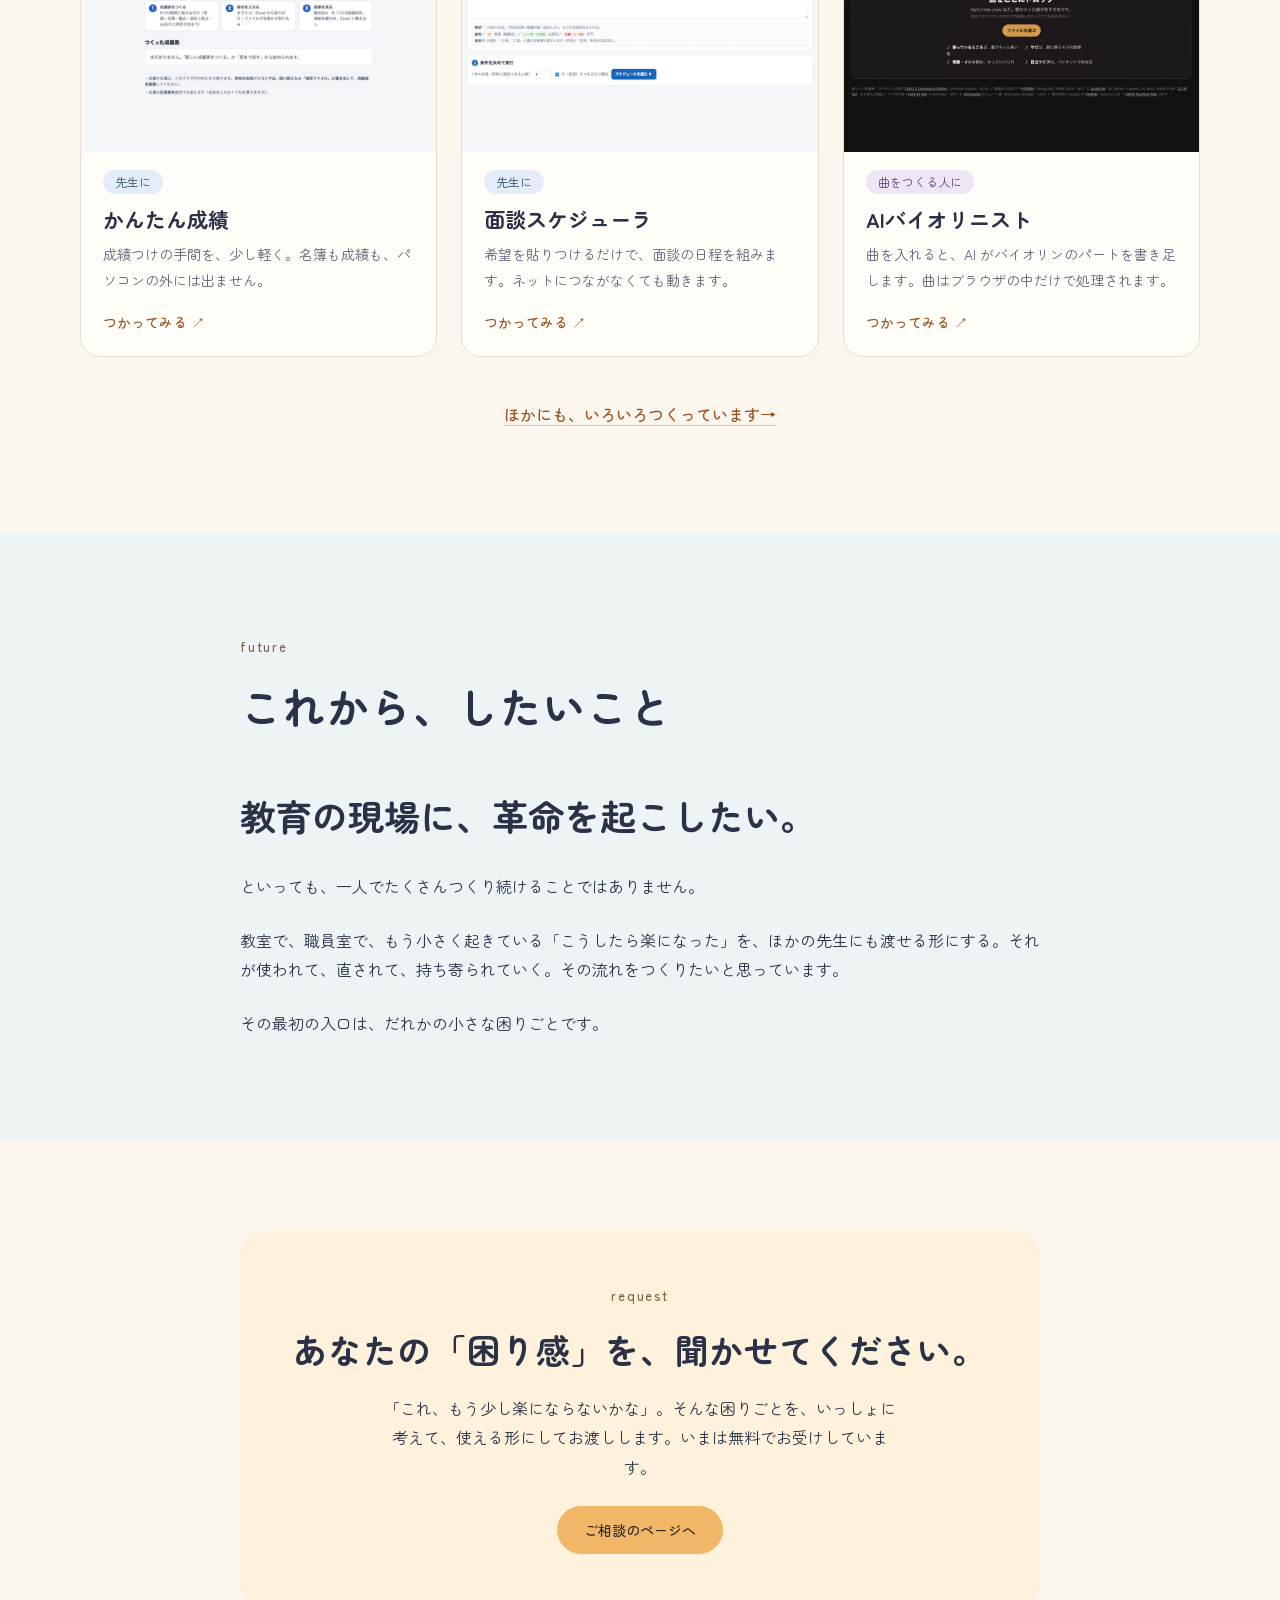
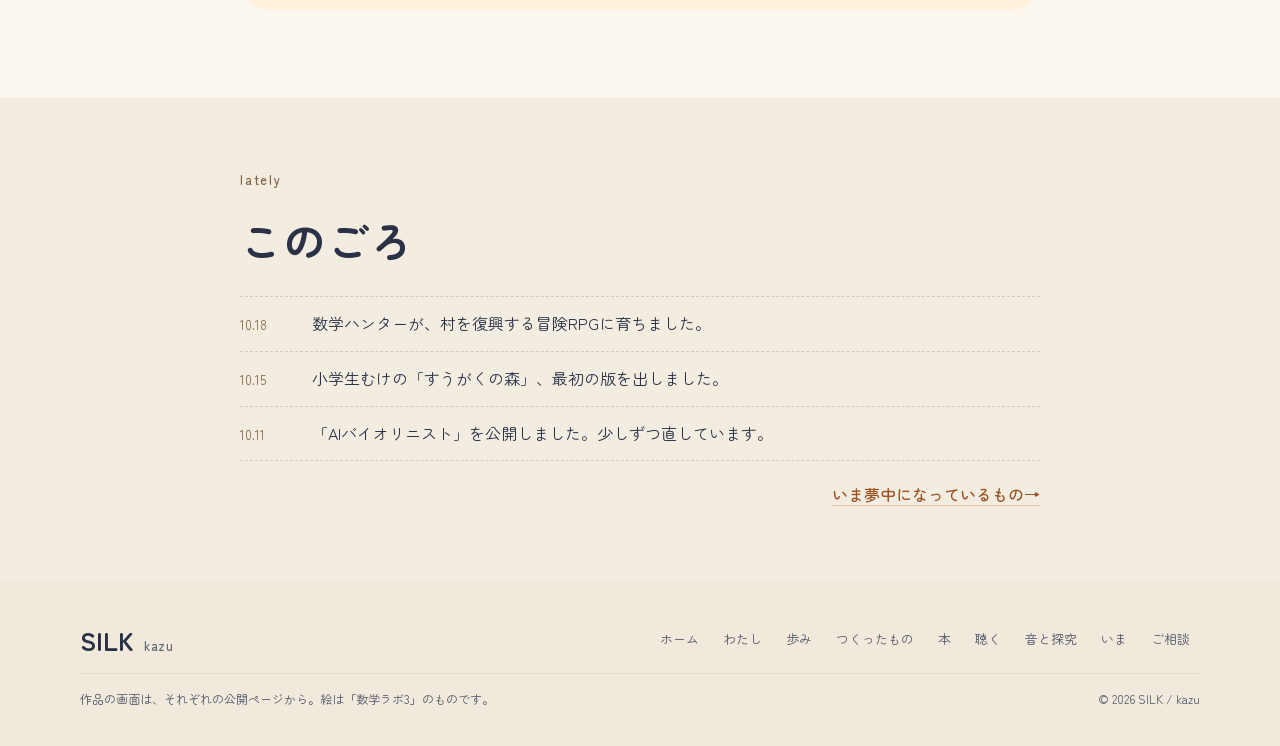
==== commit b055a482: "サイトの構想にそって組み直す：想い・生い立ち・教員としての道のり・活動・これから・ご相談（SILK） - 屋号「SILK」を上の帯と足もとに。上のタグを「わたし→歩み→つくったもの→本→聴く→音と探究" ====
--- a/index.html
+++ b/index.html
@@ -3,10 +3,10 @@
 <head>
 <meta charset="utf-8">
 <meta name="viewport" content="width=device-width, initial-scale=1">
-<title>kazu のページ — 数学の先生の、つくったもの置き場</title>
-<meta name="description" content="数学の先生をしている kazu が、授業や職員室のためにつくったゲームや道具、曲を置いています。よかったら、さわってみてください。">
-<meta property="og:title" content="kazu のページ — 数学の先生の、つくったもの置き場">
-<meta property="og:description" content="数学の先生をしている kazu が、授業や職員室のためにつくったゲームや道具、曲を置いています。よかったら、さわってみてください。">
+<title>SILK — kazu のページ</title>
+<meta name="description" content="中学校で数学の先生をしている kazu（SILK）のページです。だれかの「困り感」を、形にして解決したい。不器用にもがいてきた足跡と、本・音楽・学びの道具のことを書いています。">
+<meta property="og:title" content="SILK — kazu のページ">
+<meta property="og:description" content="中学校で数学の先生をしている kazu（SILK）のページです。だれかの「困り感」を、形にして解決したい。不器用にもがいてきた足跡と、本・音楽・学びの道具のことを書いています。">
 <meta property="og:type" content="profile">
 <meta name="theme-color" content="#fbf7ef">
 <meta property="og:url" content="https://dora9991.github.io/kazu-page/">
@@ -24,15 +24,16 @@
 <a class="skip" href="#main">本文へ移動</a>
 <header class="topbar">
   <div class="wrap topbar__in">
-    <a class="topbar__name" href="index.html" aria-current="page">kazu</a>
+    <a class="topbar__name" href="index.html" aria-current="page">SILK<span class="topbar__who">kazu</span></a>
     <nav class="topbar__nav" aria-label="ページの切りかえ">
-      <a href="listen.html">聴く</a>
       <a href="about.html">わたし</a>
       <a href="journey.html">歩み</a>
       <a href="works.html">つくったもの</a>
+      <a href="books.html">本</a>
+      <a href="listen.html">聴く</a>
+      <a href="charge.html">音と探究</a>
       <a href="now.html">いま</a>
-      <a href="books.html">本</a>
-      <a href="charge.html">音と探究</a>
+      <a class="topbar__ask" href="request.html">ご相談</a>
     </nav>
   </div>
 </header>
@@ -43,13 +44,73 @@
   <div class="wrap hero__in">
     <p class="kicker">hello</p>
     <h1 class="hero__hello"><span class="ph">こんにちは、</span><span class="ph"><span class="hero__me">kazu</span>です。</span></h1>
-    <p class="hero__lead">数学の先生をしています。教室や職員室で「ちょっと困ったな」と思ったら、ゲームや小さな道具にしてみる。そんなことを、楽しみながら続けています。音楽も好きです。</p>
+    <p class="hero__lead">中学校で数学の先生をしています。三人の子どものパパです。「SILK」という名前で、学びの道具をつくったり、本を書いたり、曲をつくったりしています。</p>
     <p class="hero__cta">
-      <a class="btn btn--primary" href="#try">さわってみる</a>
-      <a class="btn btn--ghost" href="about.html">どんな人？</a>
+      <a class="btn btn--primary" href="#wish">想いを読む</a>
+      <a class="btn btn--ghost" href="request.html">困りごとを相談する</a>
     </p>
   </div>
   <p class="hero__updated">2026年10月31日 更新</p>
+</section>
+
+<section class="sec sec--paper wish" id="wish" aria-labelledby="wish-title">
+  <div class="wrap narrow">
+    <header class="sec-head">
+      <p class="kicker">wish</p>
+      <h2 class="sec-title" id="wish-title">このページに込めた想い</h2>
+    </header>
+    <ul class="wish__list">
+      <li class="wish__item"><span class="wish__no" aria-hidden="true">1</span>だれかの「困り感」を、解決したい。</li>
+      <li class="wish__item"><span class="wish__no" aria-hidden="true">2</span>教育の現場を、変えたい。</li>
+      <li class="wish__item"><span class="wish__no" aria-hidden="true">3</span>だれかに、感動を届けたい。</li>
+    </ul>
+    <div class="prose wish__prose">
+      <p>とはいえ、自慢できるような道を歩いてきたわけではありません。</p>
+      <p>中学の部活で、人を信じられなくなりました。それから長いあいだ、心に仮面をかぶって過ごしました。教員になった一年目は、授業も学級も、なにもうまくいかず、うつと診断されました。</p>
+      <p>それでも、いまは自信を持って言えます。<strong>生きていて良かった。もっと生きたい。</strong>困っている人を助けたい。感動を届けられる人になりたい。</p>
+      <p>エリートなんかではありません。生きることすら不器用な一人の人間が、必死にもがいてきた足跡を、ここに残しておきます。だれかの勇気になれたら、うれしいです。</p>
+    </div>
+    <ul class="wish__links">
+      <li><a class="btn" href="about.html">生い立ちを読む</a></li>
+      <li><a class="btn" href="journey.html">教員としての道のりを読む</a></li>
+    </ul>
+  </div>
+</section>
+
+<section class="sec acts" id="acts" aria-labelledby="acts-title">
+  <div class="wrap">
+    <header class="sec-head">
+      <p class="kicker">activities</p>
+      <h2 class="sec-title" id="acts-title">いま、していること</h2>
+      <p class="sec-lead">ばらばらに見えますが、根っこはひとつ。「困っている人の隣で、つくること」です。</p>
+    </header>
+    <ul class="acts__list">
+      <li><a class="act" href="works.html">
+        <span class="act__icon" aria-hidden="true">✎</span>
+        <span class="act__title">学びの道具をつくる</span>
+        <span class="act__line">数学ラボ3、数学ハンター、コツコツくん。授業や職員室の道具も。</span>
+        <span class="act__go">つくったもの <span aria-hidden="true">→</span></span>
+      </a></li>
+      <li><a class="act" href="books.html">
+        <span class="act__icon" aria-hidden="true">❏</span>
+        <span class="act__title">本を書く</span>
+        <span class="act__line">別の名前で、人間関係や気持ちの悩みに寄りそう本を、Kindle で。</span>
+        <span class="act__go">本 <span aria-hidden="true">→</span></span>
+      </a></li>
+      <li><a class="act" href="charge.html">
+        <span class="act__icon" aria-hidden="true">▶</span>
+        <span class="act__title">YouTube</span>
+        <span class="act__line">だれでも楽しく作曲ができるように、パソコンでの作曲を解説しています（いまはお休み中）。</span>
+        <span class="act__go">チャンネルのこと <span aria-hidden="true">→</span></span>
+      </a></li>
+      <li><a class="act" href="listen.html">
+        <span class="act__icon" aria-hidden="true">♪</span>
+        <span class="act__title">音楽</span>
+        <span class="act__line">作曲、クラシックギター、ピアノ、民族楽器。ゲームの場面の曲もつくりました。</span>
+        <span class="act__go">聴く <span aria-hidden="true">→</span></span>
+      </a></li>
+    </ul>
+  </div>
 </section>
 
 <section class="sec sec--paper try" id="try" aria-labelledby="try-title">
@@ -119,6 +180,30 @@
   </div>
 </section>
 
+<section class="sec future" id="future" aria-labelledby="future-title">
+  <div class="wrap narrow">
+    <header class="sec-head">
+      <p class="kicker">future</p>
+      <h2 class="sec-title" id="future-title"><span class="ph">これから、</span><span class="ph">したいこと</span></h2>
+    </header>
+    <p class="future__big">教育の現場に、革命を起こしたい。</p>
+    <div class="prose">
+      <p>といっても、一人でたくさんつくり続けることではありません。</p>
+      <p>教室で、職員室で、もう小さく起きている「こうしたら楽になった」を、ほかの先生にも渡せる形にする。それが使われて、直されて、持ち寄られていく。その流れをつくりたいと思っています。</p>
+      <p>その最初の入口は、だれかの小さな困りごとです。</p>
+    </div>
+  </div>
+</section>
+
+<section class="ask" aria-labelledby="ask-title">
+  <div class="wrap narrow ask__in">
+    <p class="kicker">request</p>
+    <h2 class="ask__title" id="ask-title"><span class="ph">あなたの「困り感」を、</span><span class="ph">聞かせてください。</span></h2>
+    <p>「これ、もう少し楽にならないかな」。そんな困りごとを、いっしょに考えて、使える形にしてお渡しします。いまは無料でお受けしています。</p>
+    <p class="ask__cta"><a class="btn btn--primary" href="request.html">ご相談のページへ</a></p>
+  </div>
+</section>
+
 <section class="sec lately" id="lately" aria-labelledby="lately-title">
   <div class="wrap narrow">
     <header class="sec-head">
@@ -133,102 +218,19 @@
     <p class="lately__more"><a href="now.html">いま夢中になっているもの<span aria-hidden="true"> →</span></a></p>
   </div>
 </section>
-
-<section class="sec sec--night listen" id="listen" aria-labelledby="listen-title">
-  <div class="wrap">
-    <header class="sec-head">
-      <p class="kicker">listen</p>
-      <h2 class="sec-title" id="listen-title">ひと息に、1曲どうぞ。</h2>
-      <p class="sec-lead">ゲームの物語の場面のためにつくった曲です（AI の力を借りています）。ボタンを押すと流れます。</p>
-    </header>
-    <ol class="tracks">
-      <li class="track" data-track>
-        <span class="track__no" aria-hidden="true">01</span>
-        <div class="track__body">
-          <h3 class="track__title">窓をたたく白い羽</h3>
-          <p class="track__note">ふしぎで、わくわくする夜空。物語のはじまり。</p>
-          <audio class="track__audio" controls preload="none" src="https://dora9991.github.io/math-labo-third/bgm/story_prologue.m4a">この端末では音を再生できません。</audio>
-        </div>
-      </li>
-    </ol>
-    <p class="listen__from">数学ラボ3 の物語の場面で、流れています。 <a class="listen__game" href="listen.html">4曲ぜんぶ聴く<span aria-hidden="true"> →</span></a></p>
-  </div>
-</section>
-
-<section class="sec sec--paper gate" id="gate" aria-labelledby="gate-title">
-  <div class="wrap">
-    <header class="sec-head">
-      <p class="kicker">pages</p>
-      <h2 class="sec-title" id="gate-title">ほかのページ</h2>
-      <p class="sec-lead">気になるところから、どうぞ。上のタグからも行けます。</p>
-    </header>
-    <ul class="gate__list">
-      <li class="gate__item"><a class="gate__card" href="listen.html">
-        <span class="gate__kicker">listen</span>
-        <span class="gate__label">聴く</span>
-        <span class="gate__blurb">物語の場面のためにつくった曲を、4つ。ボタンを押すと流れます。</span>
-        <span class="gate__go" aria-hidden="true">→</span>
-      </a></li>
-      <li class="gate__item"><a class="gate__card" href="about.html">
-        <span class="gate__kicker">about</span>
-        <span class="gate__label">わたし</span>
-        <span class="gate__blurb">どんな人か。根っこにあるものと、大切にしていること。</span>
-        <span class="gate__go" aria-hidden="true">→</span>
-      </a></li>
-      <li class="gate__item"><a class="gate__card" href="journey.html">
-        <span class="gate__kicker">journey</span>
-        <span class="gate__label">歩み</span>
-        <span class="gate__blurb">島の学校に移った2021年ごろから、いままで。</span>
-        <span class="gate__go" aria-hidden="true">→</span>
-      </a></li>
-      <li class="gate__item"><a class="gate__card" href="works.html">
-        <span class="gate__kicker">works</span>
-        <span class="gate__label">つくったもの</span>
-        <span class="gate__blurb">つくったものを、星図にならべました。いま遊べるものもあります。</span>
-        <span class="gate__go" aria-hidden="true">→</span>
-      </a></li>
-      <li class="gate__item"><a class="gate__card" href="now.html">
-        <span class="gate__kicker">now</span>
-        <span class="gate__label">いま</span>
-        <span class="gate__blurb">いま、夢中になっているもの。</span>
-        <span class="gate__go" aria-hidden="true">→</span>
-      </a></li>
-      <li class="gate__item"><a class="gate__card" href="books.html">
-        <span class="gate__kicker">books</span>
-        <span class="gate__label">本</span>
-        <span class="gate__blurb">出している本と、いま書いている原稿。</span>
-        <span class="gate__go" aria-hidden="true">→</span>
-      </a></li>
-      <li class="gate__item"><a class="gate__card" href="charge.html">
-        <span class="gate__kicker">charge</span>
-        <span class="gate__label">音と探究</span>
-        <span class="gate__blurb">「何の役に立つか」で測らない時間と、作曲講座の動画。</span>
-        <span class="gate__go" aria-hidden="true">→</span>
-      </a></li>
-    </ul>
-  </div>
-</section>
-
-<section class="closing closing--plain" aria-labelledby="closing-title">
-  <div class="wrap narrow closing__in">
-    <h2 class="closing__title" id="closing-title"><span class="ph">使ってもらえたら、</span><span class="ph">うれしいです。</span></h2>
-    <p>つくったものが、だれかの手にわたって、使われて、直されていく。そこまでが「つくる」だと思っています。</p>
-    <ul class="closing__links"><li><a class="btn" href="works.html">つくったものを、ぜんぶ見る</a></li><li><a class="btn" href="https://github.com/dora9991" target="_blank" rel="noopener">コードも置いています（GitHub）<span aria-hidden="true"> ↗</span></a></li></ul>
-  </div>
-</section>
 </main>
 
 <footer class="foot">
   <div class="wrap foot__in">
     <div class="foot__row">
-      <p class="foot__name">kazu</p>
+      <p class="foot__name">SILK<span class="foot__who">kazu</span></p>
       <nav class="foot__nav" aria-label="ページの一覧">
-        <a href="index.html">ホーム</a><a href="listen.html">聴く</a><a href="about.html">わたし</a><a href="journey.html">歩み</a><a href="works.html">つくったもの</a><a href="now.html">いま</a><a href="books.html">本</a><a href="charge.html">音と探究</a>
+        <a href="index.html">ホーム</a><a href="about.html">わたし</a><a href="journey.html">歩み</a><a href="works.html">つくったもの</a><a href="books.html">本</a><a href="listen.html">聴く</a><a href="charge.html">音と探究</a><a href="now.html">いま</a><a href="request.html">ご相談</a>
       </nav>
     </div>
     <div class="foot__row foot__row--sub">
       <p class="foot__note">作品の画面は、それぞれの公開ページから。絵は「数学ラボ3」のものです。</p>
-      <p class="foot__copy">© 2026 kazu</p>
+      <p class="foot__copy">© 2026 SILK / kazu</p>
     </div>
   </div>
 </footer>
--- a/style.css
+++ b/style.css
@@ -737,3 +737,86 @@
   .try-card:hover,.try-card:focus-visible { transform: none; }
   .try-card:hover .try-card__shot img,.try-card:focus-visible .try-card__shot img { transform: none; }
 }
+
+/* ---- 2026-10-31 追加②：想い・生い立ち・道のり・活動・これから・ご相談（SILK） ---- */
+.topbar__who,.foot__who { font-size: 13px; font-weight: 500; color: var(--muted); margin-left: 10px; letter-spacing: .04em; }
+.topbar__nav a.topbar__ask { align-self: center; min-height: 40px; padding: 0 16px; border: 0; border-radius: 999px; background: var(--sun); color: #2b2a24; font-weight: 500; }
+.topbar__nav a.topbar__ask:hover,.topbar__nav a.topbar__ask[aria-current] { background: #f6c785; color: #2b2a24; }
+.btn[data-soon] { opacity: .55; cursor: not-allowed; }
+.btn[data-soon]:hover { transform: none; background: var(--sun); }
+
+/* 想い：三つの願いを、カードで */
+.wish__list { display: grid; gap: 12px; }
+.wish__item { display: flex; align-items: center; gap: 16px; padding: 18px 22px; border: 1px solid var(--line); border-radius: 18px; background: var(--card); font: 700 clamp(19px,2.3vw,24px)/1.6 var(--roman); }
+.wish__no { flex: none; display: grid; place-items: center; width: 36px; height: 36px; border-radius: 50%; background: var(--sun); color: #2b2a24; font-size: 16px; }
+.wish__prose { margin-top: 44px; }
+.wish__links { display: flex; flex-wrap: wrap; gap: 12px; margin-top: 32px; }
+
+/* 生い立ち（わたし） */
+.roots-story { background: linear-gradient(140deg,#eeedf3,#e8edf0 60%,#f2eee6); }
+.journey__list--story { margin-top: 8px; }
+.journey__item a { color: var(--accent); }
+
+/* いま、していること */
+.acts { background: var(--soft); }
+.acts__list { display: grid; grid-template-columns: repeat(4,minmax(0,1fr)); gap: 20px; }
+.act { display: flex; flex-direction: column; gap: 8px; height: 100%; padding: 24px 22px 20px; border: 1px solid var(--line); border-radius: 20px; background: var(--card); color: var(--ink); text-decoration: none; transition: transform 220ms,box-shadow 220ms,border-color 220ms; }
+.act__icon { display: grid; place-items: center; width: 44px; height: 44px; border-radius: 50%; background: #fde8d7; color: var(--accent); font-size: 18px; }
+.act__title { font: 700 20px/1.5 var(--roman); margin-top: 6px; }
+.act__line { font-size: 14px; line-height: 1.85; color: var(--muted); }
+.act__go { margin-top: auto; padding-top: 8px; font-size: 14px; font-weight: 500; color: var(--accent); }
+.act:hover,.act:focus-visible { transform: translateY(-3px); border-color: #e2c89c; box-shadow: 0 18px 30px -22px #5a4a2a66; }
+
+/* これから */
+.future { background: #eef3f6; }
+.future__big { font: 700 clamp(24px,3.2vw,36px)/1.6 var(--roman); margin-bottom: 28px; }
+
+/* ご相談への入口（ホームとご相談ページ） */
+.ask { padding: 88px 0; background: var(--paper); }
+.ask__in { text-align: center; background: #fff2dc; border-radius: 28px; padding: 56px 40px; }
+.ask__title { font: 700 clamp(24px,3vw,34px)/1.6 var(--roman); letter-spacing: .02em; margin-bottom: 16px; }
+.ask__in > p:not(.kicker) { max-width: 520px; margin-inline: auto; }
+.ask__cta { margin-top: 24px; }
+.ask__soon { margin-top: 12px; font-size: 13px; color: var(--muted); }
+
+/* 道のり：いま言えること・しんどい人へ */
+.motto__from:first-child { margin: 0 0 14px; font-size: 14px; }
+.care { padding-block: 56px; background: var(--paper); }
+.care__box { padding: 28px 32px; border: 1px solid #d5e2da; border-radius: 18px; background: #f1f6f3; }
+.care__title { font: 700 20px/1.6 var(--roman); margin-bottom: 10px; }
+.care__box p + p { margin-top: 10px; }
+.care__link a { display: inline-flex; align-items: center; min-height: 44px; color: #2f5a3f; font-weight: 500; }
+
+/* ご相談ページ */
+.req-cases { background: var(--soft); }
+.cases { display: grid; grid-template-columns: repeat(2,minmax(0,1fr)); gap: 20px; }
+.case { padding: 22px 24px 24px; border: 1px solid var(--line); border-radius: 20px; background: var(--card); }
+.case__worry { padding: 14px 18px; border-radius: 14px; background: #fdf0e2; font-weight: 500; }
+.case__worry::before { content: "「"; } .case__worry::after { content: "」"; }
+.case__arrow { text-align: center; color: var(--label); margin: 6px 0; }
+.case__made a { font: 700 18px/1.6 var(--roman); color: var(--accent); }
+.case__made span { display: block; font-size: 14px; color: var(--muted); margin-top: 2px; }
+.steps { display: grid; grid-template-columns: repeat(4,minmax(0,1fr)); gap: 20px; }
+.step { padding: 22px 22px 24px; border: 1px solid var(--line); border-radius: 20px; background: var(--card); }
+.step__no { display: grid; place-items: center; width: 36px; height: 36px; border-radius: 50%; background: var(--sun); color: #2b2a24; font-weight: 700; }
+.step__title { font: 700 18px/1.6 var(--roman); margin: 14px 0 8px; }
+.step p { font-size: 14px; color: var(--muted); }
+.req-notes { background: var(--soft); }
+.notes li { padding: 20px 0; border-bottom: 1px dashed #d6cab2; }
+.notes li:first-child { border-top: 1px dashed #d6cab2; }
+.notes h3 { font: 700 18px/1.6 var(--roman); margin-bottom: 6px; }
+.hero--page .hero__cta { margin-top: 24px; }
+
+@media (max-width: 1000px) {
+  .acts__list,.steps { grid-template-columns: repeat(2,minmax(0,1fr)); }
+}
+@media (max-width: 600px) {
+  .acts__list,.steps,.cases { grid-template-columns: minmax(0,1fr); gap: 14px; }
+  .wish__item { padding: 14px 16px; gap: 12px; }
+  .ask { padding: 56px 0; }
+  .ask__in { padding: 40px 22px; border-radius: 22px; }
+  .care__box { padding: 22px 20px; }
+}
+@media (prefers-reduced-motion: reduce) {
+  .act:hover,.act:focus-visible { transform: none; }
+}
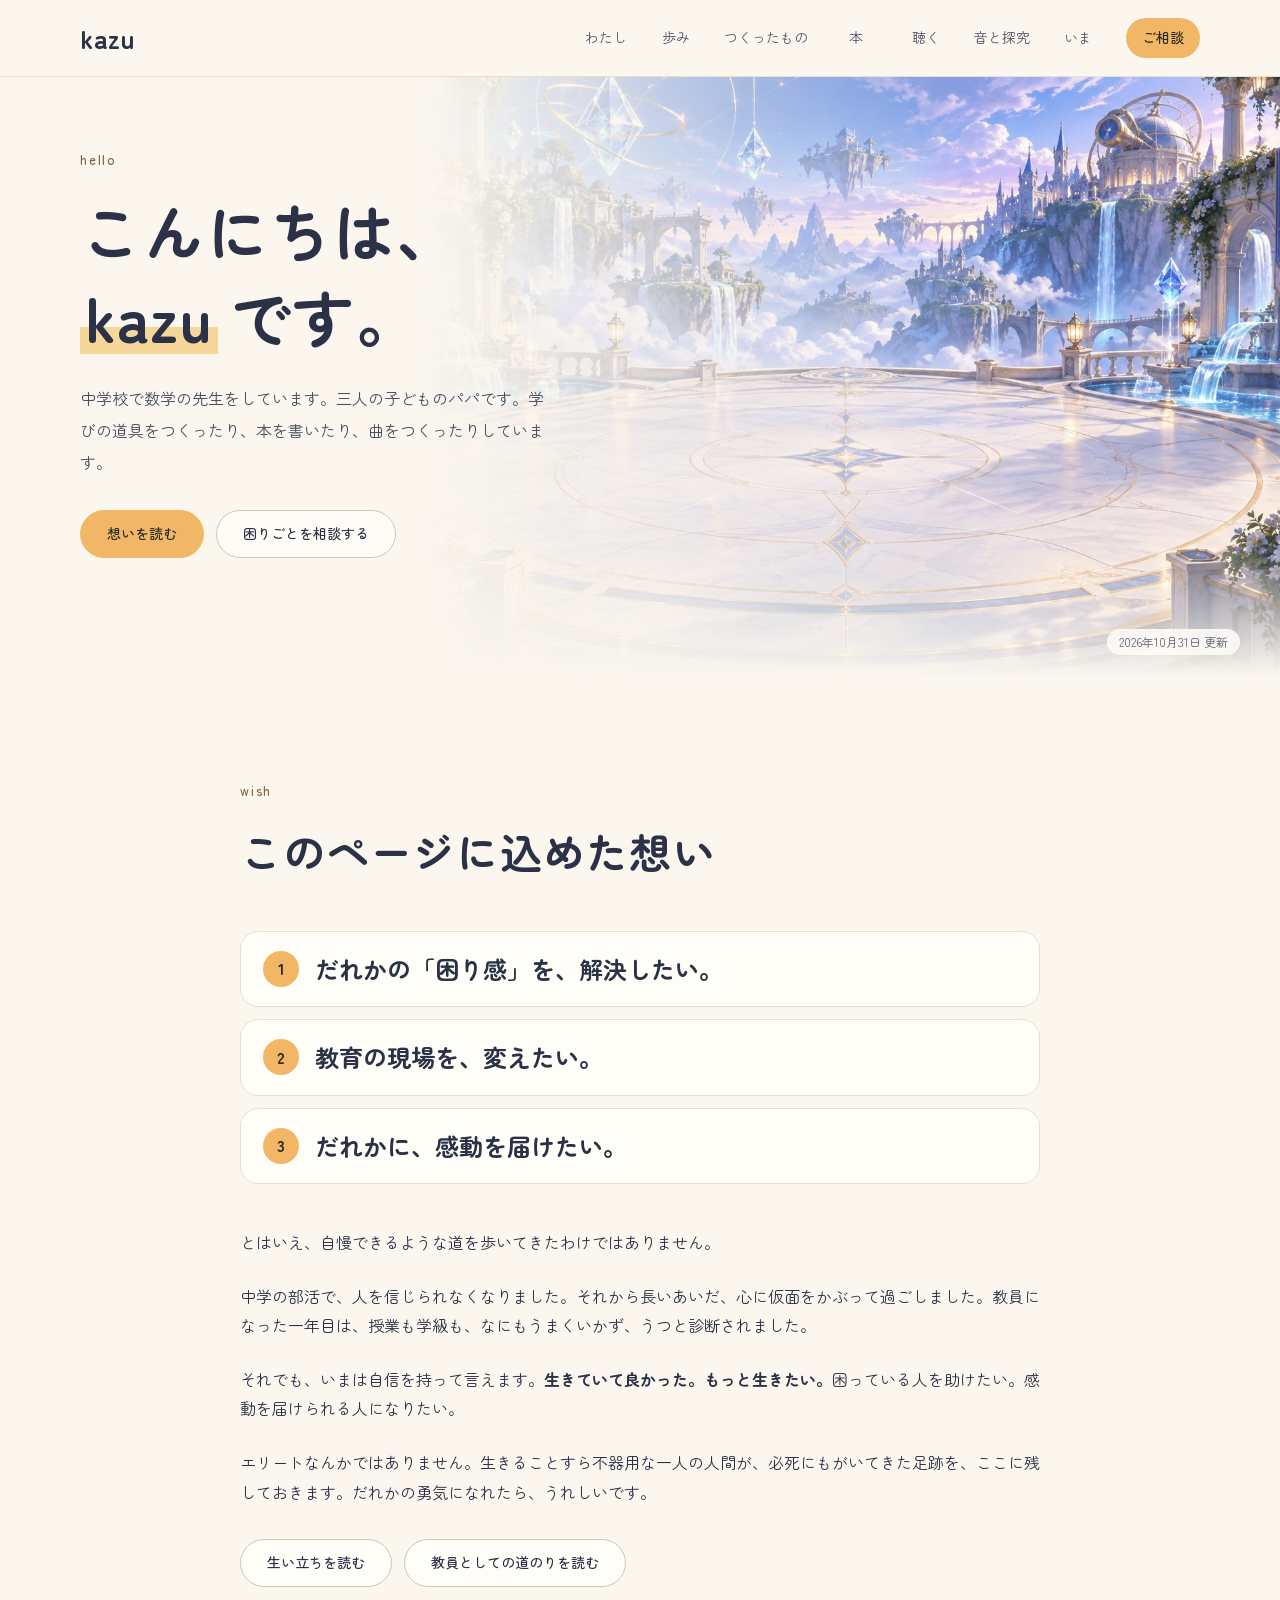
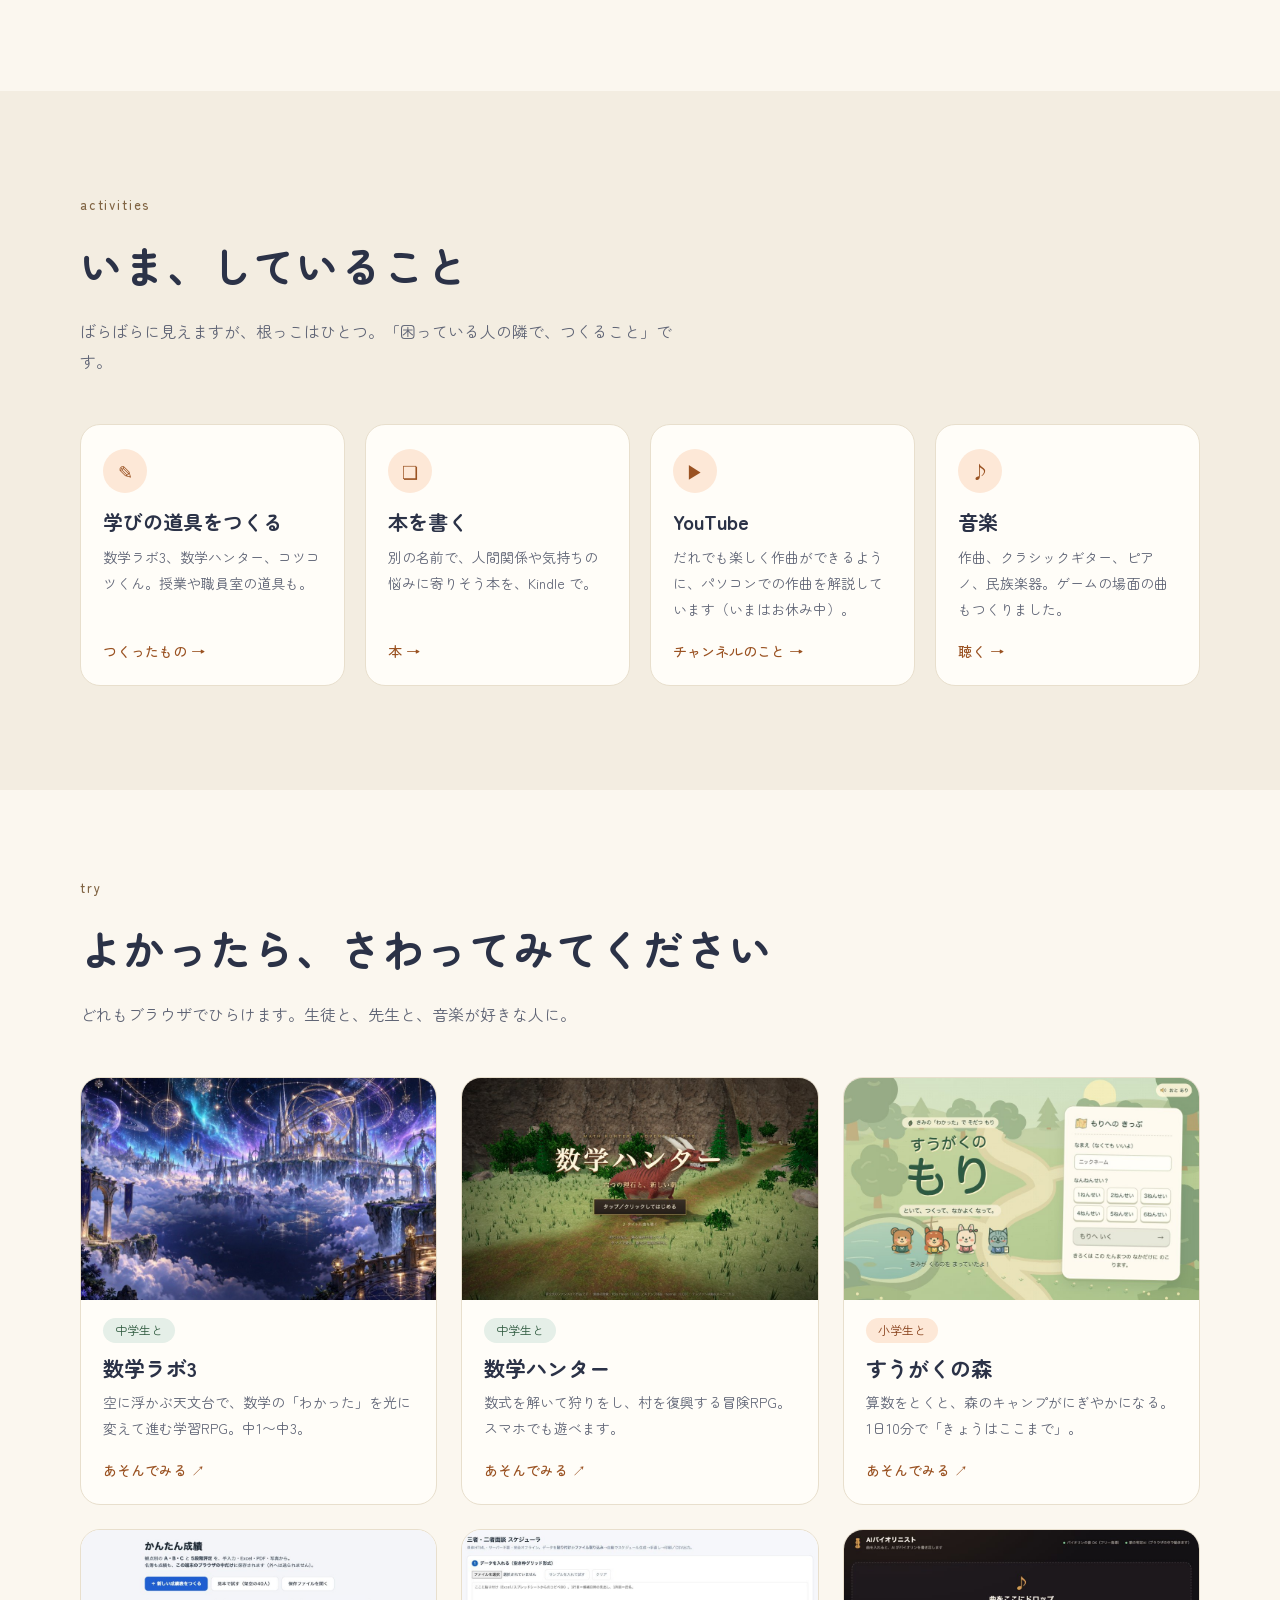
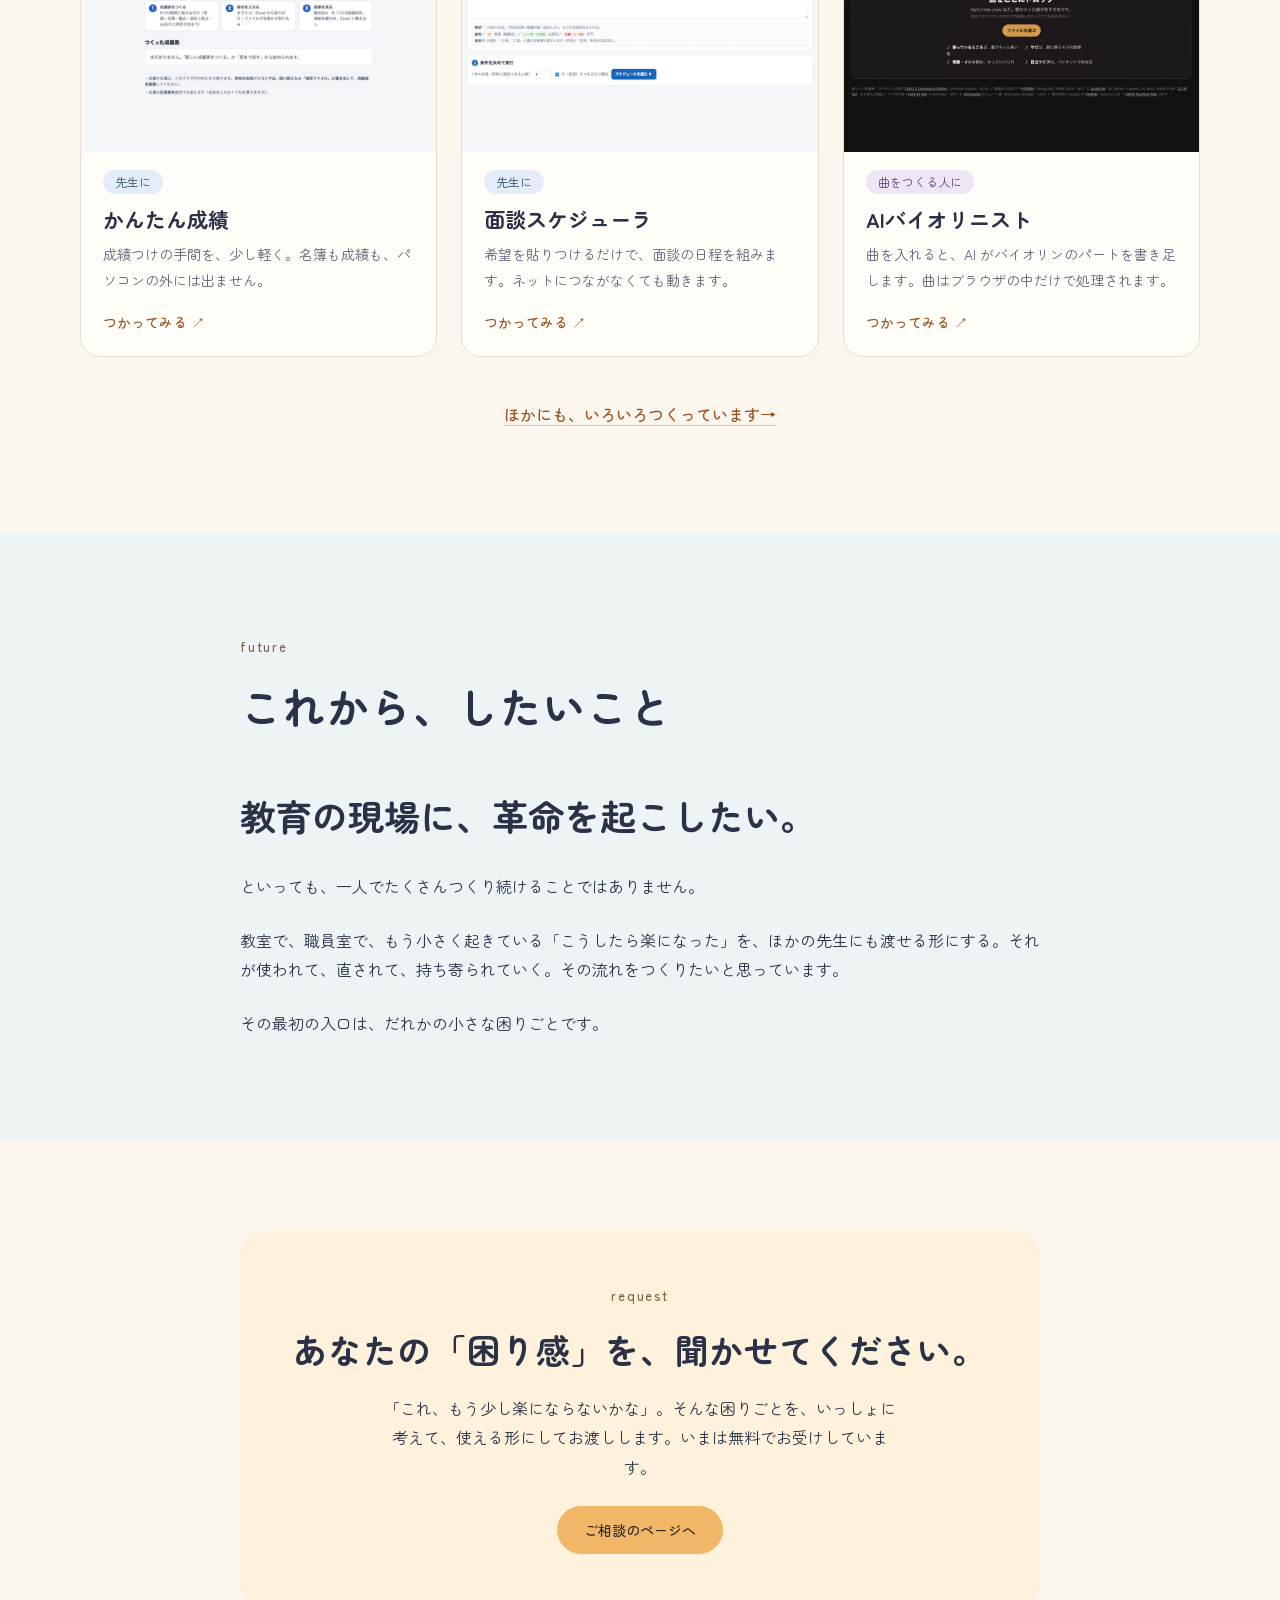
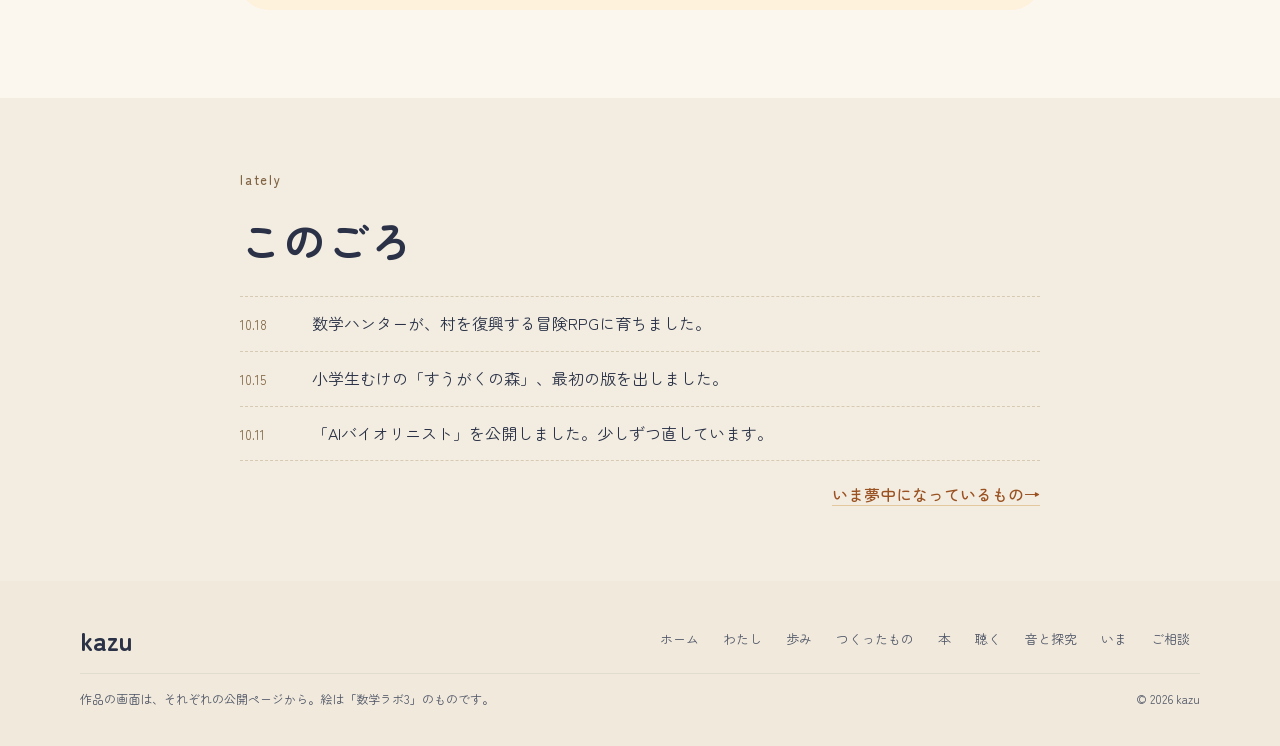
==== commit 18e0dbe5: "「SILK」の名前をはずし、kazu だけで活動する形に - 上の帯・足もと・ページの題名・説明文から SILK を削除（ロゴは「kazu」だけに） - ホームとわたしの文から「SILK という名前で" ====
--- a/index.html
+++ b/index.html
@@ -3,10 +3,10 @@
 <head>
 <meta charset="utf-8">
 <meta name="viewport" content="width=device-width, initial-scale=1">
-<title>SILK — kazu のページ</title>
-<meta name="description" content="中学校で数学の先生をしている kazu（SILK）のページです。だれかの「困り感」を、形にして解決したい。不器用にもがいてきた足跡と、本・音楽・学びの道具のことを書いています。">
-<meta property="og:title" content="SILK — kazu のページ">
-<meta property="og:description" content="中学校で数学の先生をしている kazu（SILK）のページです。だれかの「困り感」を、形にして解決したい。不器用にもがいてきた足跡と、本・音楽・学びの道具のことを書いています。">
+<title>kazu のページ</title>
+<meta name="description" content="中学校で数学の先生をしている kazu のページです。だれかの「困り感」を、形にして解決したい。不器用にもがいてきた足跡と、本・音楽・学びの道具のことを書いています。">
+<meta property="og:title" content="kazu のページ">
+<meta property="og:description" content="中学校で数学の先生をしている kazu のページです。だれかの「困り感」を、形にして解決したい。不器用にもがいてきた足跡と、本・音楽・学びの道具のことを書いています。">
 <meta property="og:type" content="profile">
 <meta name="theme-color" content="#fbf7ef">
 <meta property="og:url" content="https://dora9991.github.io/kazu-page/">
@@ -24,7 +24,7 @@
 <a class="skip" href="#main">本文へ移動</a>
 <header class="topbar">
   <div class="wrap topbar__in">
-    <a class="topbar__name" href="index.html" aria-current="page">SILK<span class="topbar__who">kazu</span></a>
+    <a class="topbar__name" href="index.html" aria-current="page">kazu</a>
     <nav class="topbar__nav" aria-label="ページの切りかえ">
       <a href="about.html">わたし</a>
       <a href="journey.html">歩み</a>
@@ -44,7 +44,7 @@
   <div class="wrap hero__in">
     <p class="kicker">hello</p>
     <h1 class="hero__hello"><span class="ph">こんにちは、</span><span class="ph"><span class="hero__me">kazu</span>です。</span></h1>
-    <p class="hero__lead">中学校で数学の先生をしています。三人の子どものパパです。「SILK」という名前で、学びの道具をつくったり、本を書いたり、曲をつくったりしています。</p>
+    <p class="hero__lead">中学校で数学の先生をしています。三人の子どものパパです。学びの道具をつくったり、本を書いたり、曲をつくったりしています。</p>
     <p class="hero__cta">
       <a class="btn btn--primary" href="#wish">想いを読む</a>
       <a class="btn btn--ghost" href="request.html">困りごとを相談する</a>
@@ -223,14 +223,14 @@
 <footer class="foot">
   <div class="wrap foot__in">
     <div class="foot__row">
-      <p class="foot__name">SILK<span class="foot__who">kazu</span></p>
+      <p class="foot__name">kazu</p>
       <nav class="foot__nav" aria-label="ページの一覧">
         <a href="index.html">ホーム</a><a href="about.html">わたし</a><a href="journey.html">歩み</a><a href="works.html">つくったもの</a><a href="books.html">本</a><a href="listen.html">聴く</a><a href="charge.html">音と探究</a><a href="now.html">いま</a><a href="request.html">ご相談</a>
       </nav>
     </div>
     <div class="foot__row foot__row--sub">
       <p class="foot__note">作品の画面は、それぞれの公開ページから。絵は「数学ラボ3」のものです。</p>
-      <p class="foot__copy">© 2026 SILK / kazu</p>
+      <p class="foot__copy">© 2026 kazu</p>
     </div>
   </div>
 </footer>
--- a/style.css
+++ b/style.css
@@ -738,8 +738,7 @@
   .try-card:hover .try-card__shot img,.try-card:focus-visible .try-card__shot img { transform: none; }
 }
 
-/* ---- 2026-10-31 追加②：想い・生い立ち・道のり・活動・これから・ご相談（SILK） ---- */
-.topbar__who,.foot__who { font-size: 13px; font-weight: 500; color: var(--muted); margin-left: 10px; letter-spacing: .04em; }
+/* ---- 2026-10-31 追加②：想い・生い立ち・道のり・活動・これから・ご相談 ---- */
 .topbar__nav a.topbar__ask { align-self: center; min-height: 40px; padding: 0 16px; border: 0; border-radius: 999px; background: var(--sun); color: #2b2a24; font-weight: 500; }
 .topbar__nav a.topbar__ask:hover,.topbar__nav a.topbar__ask[aria-current] { background: #f6c785; color: #2b2a24; }
 .btn[data-soon] { opacity: .55; cursor: not-allowed; }
